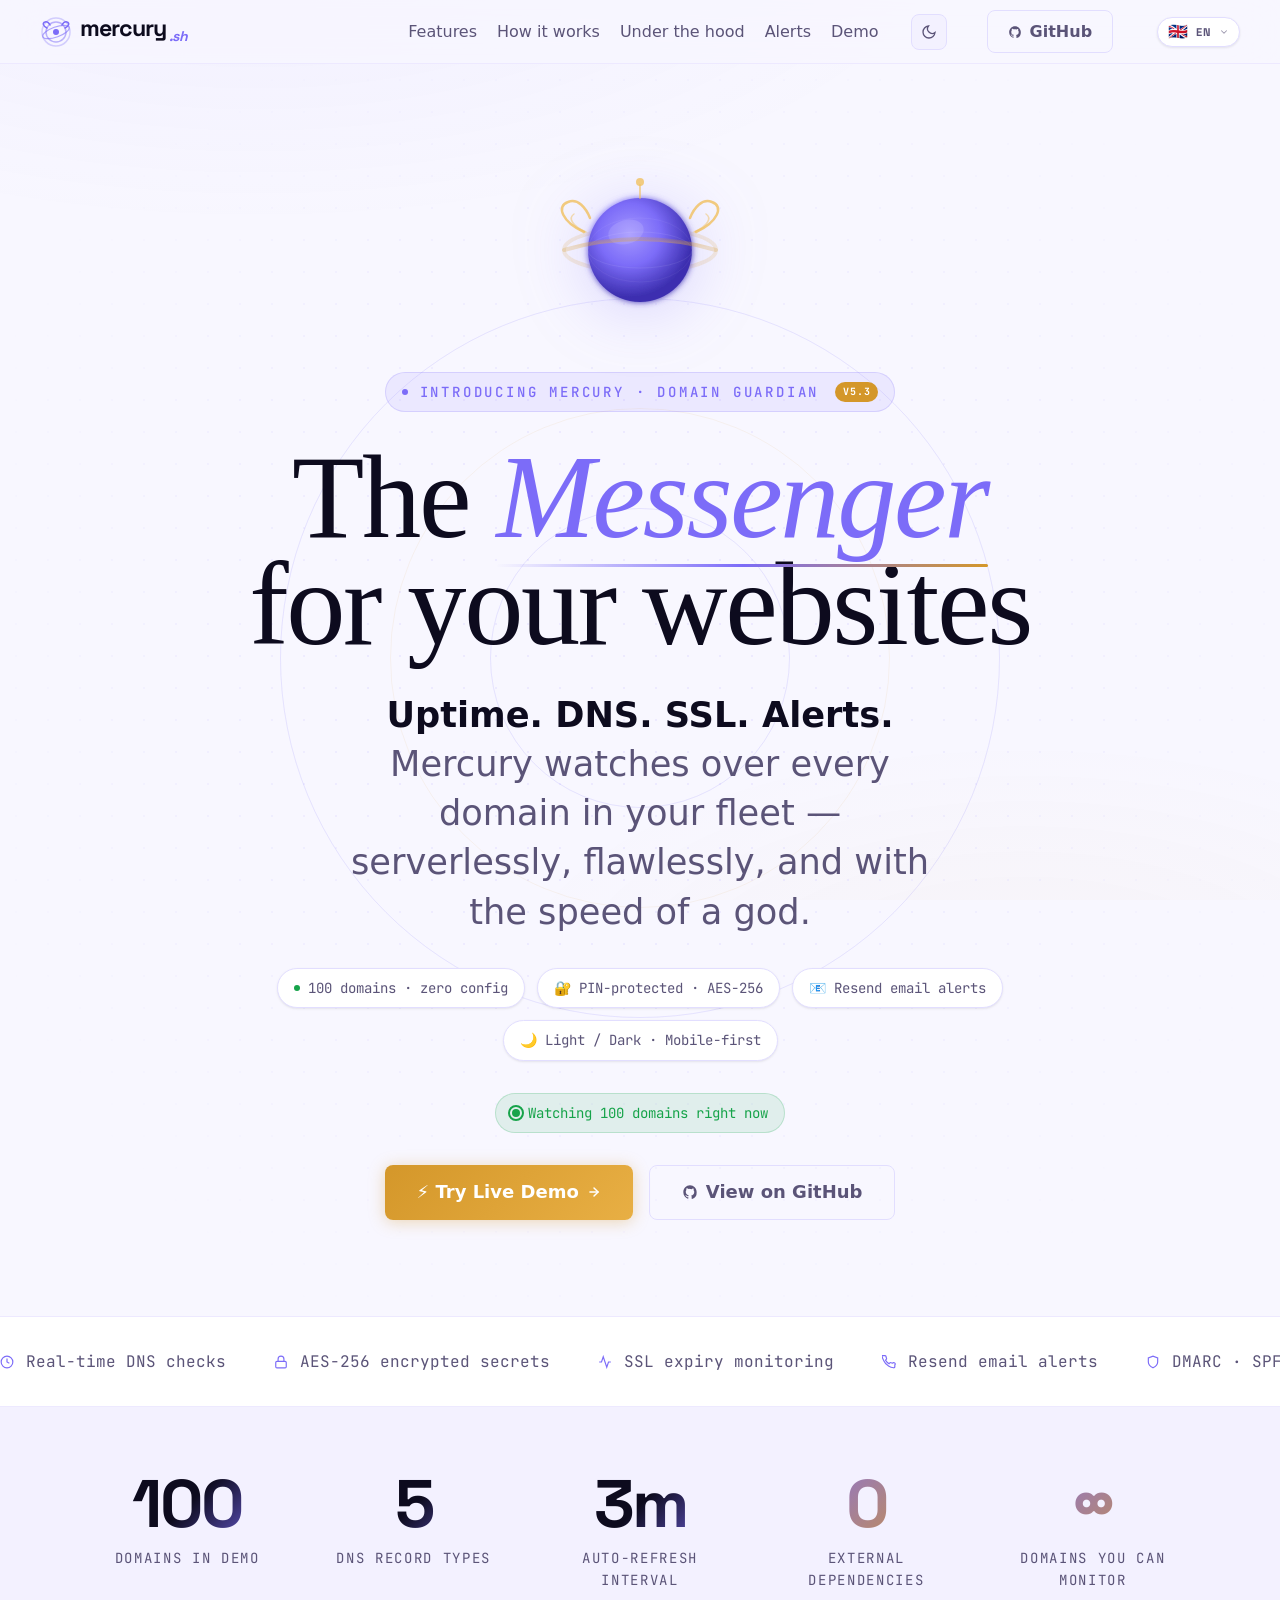
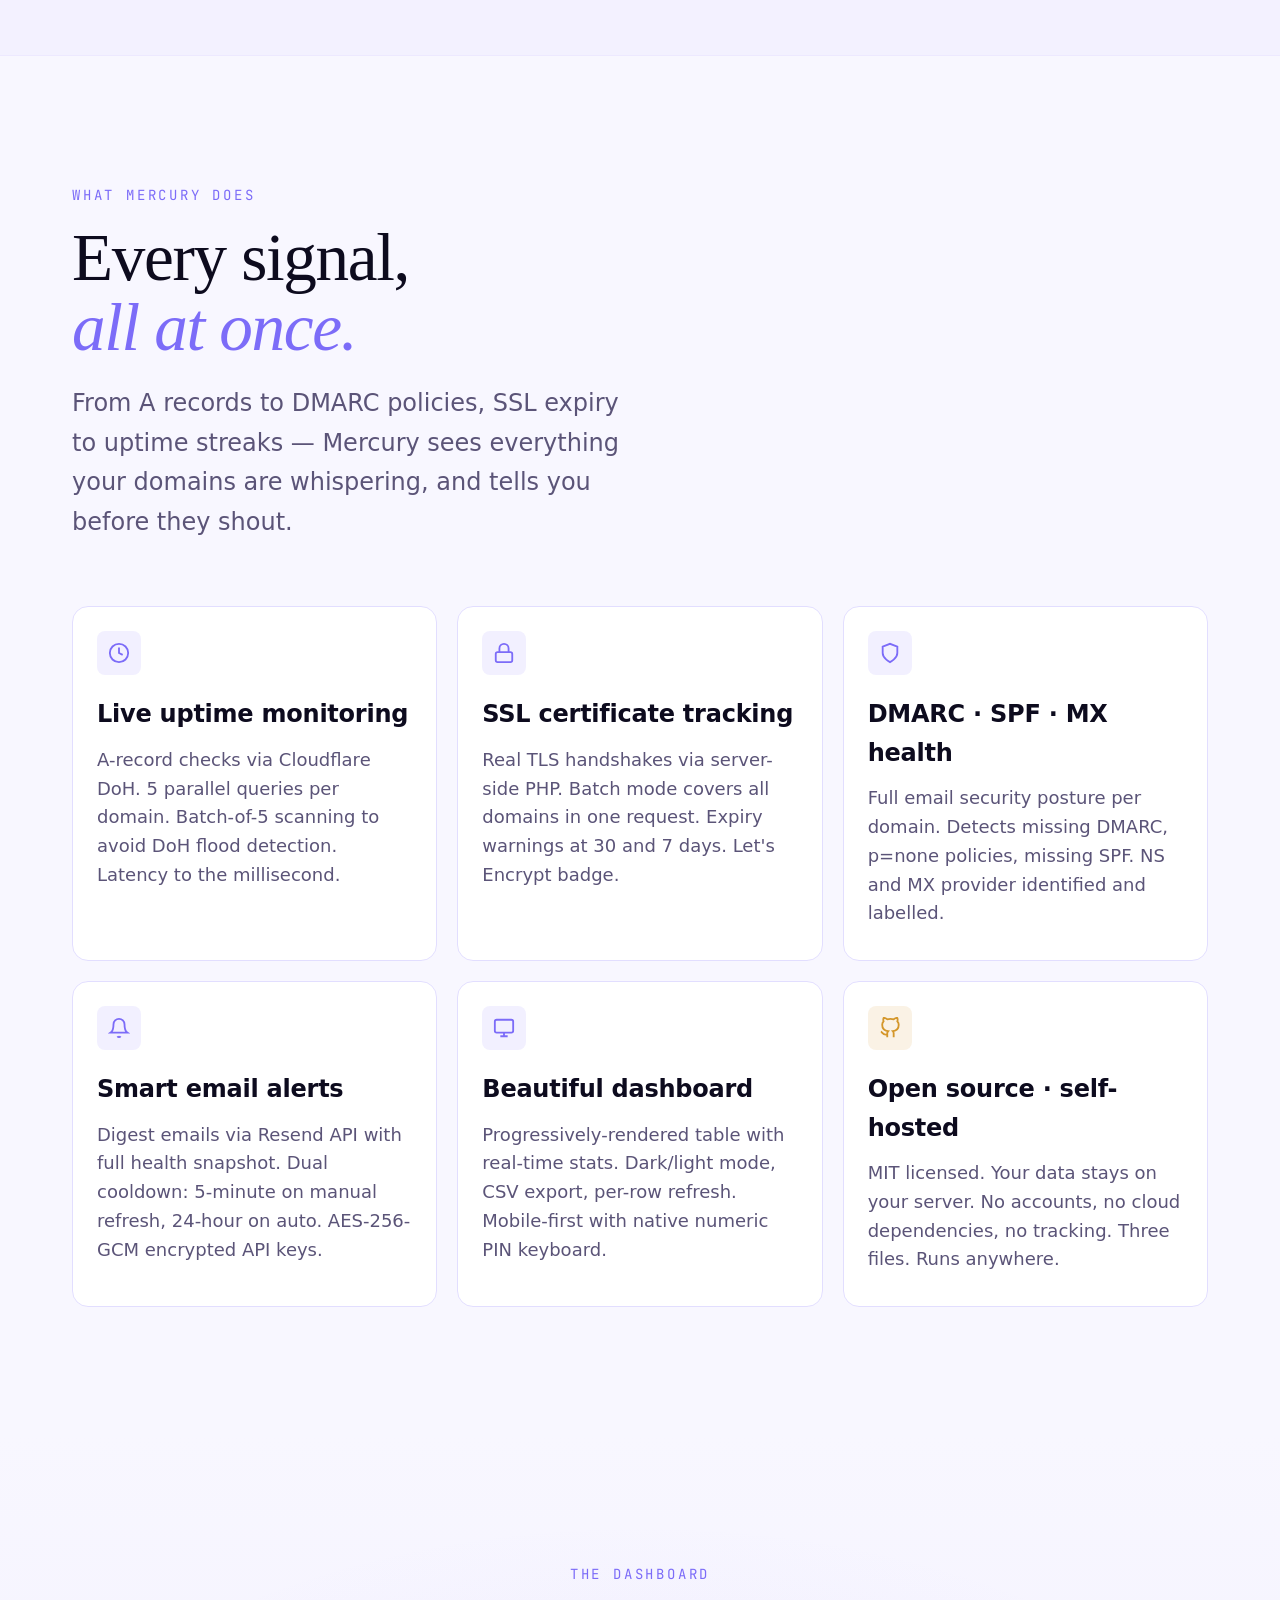
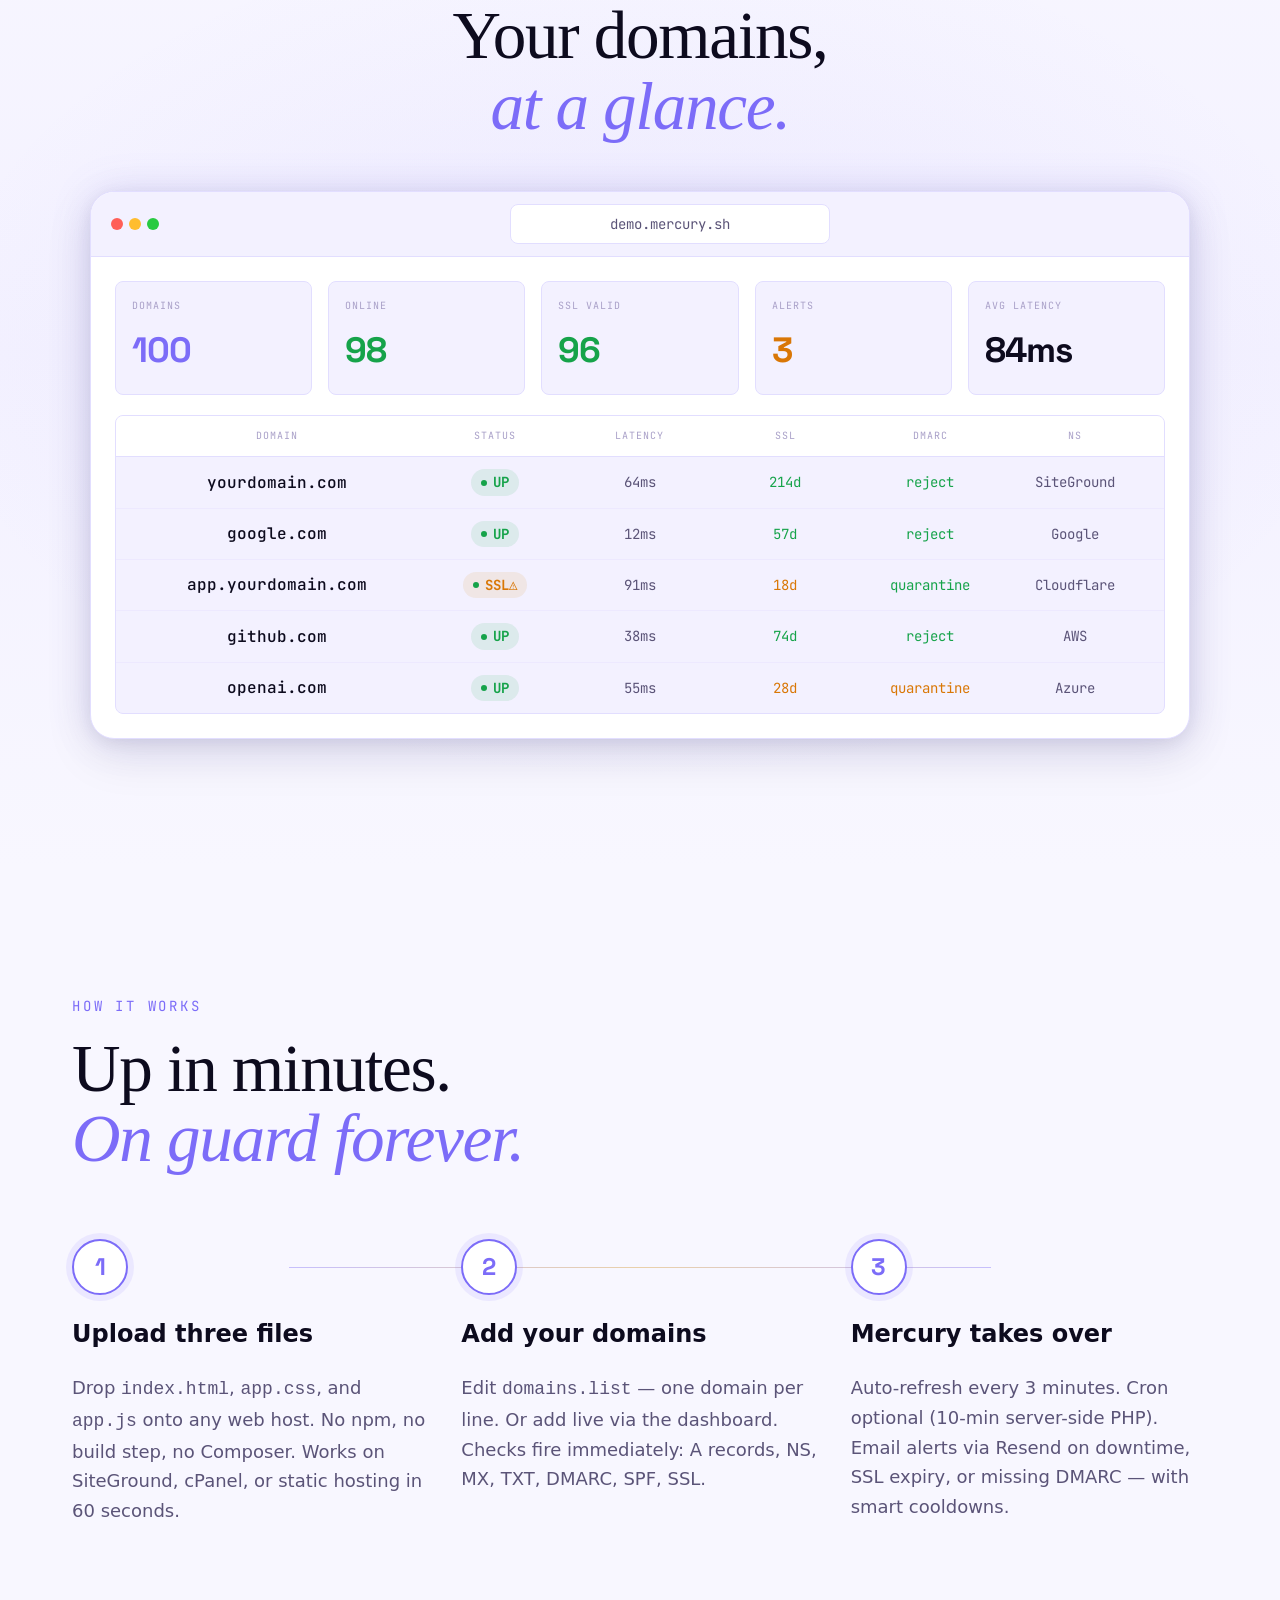
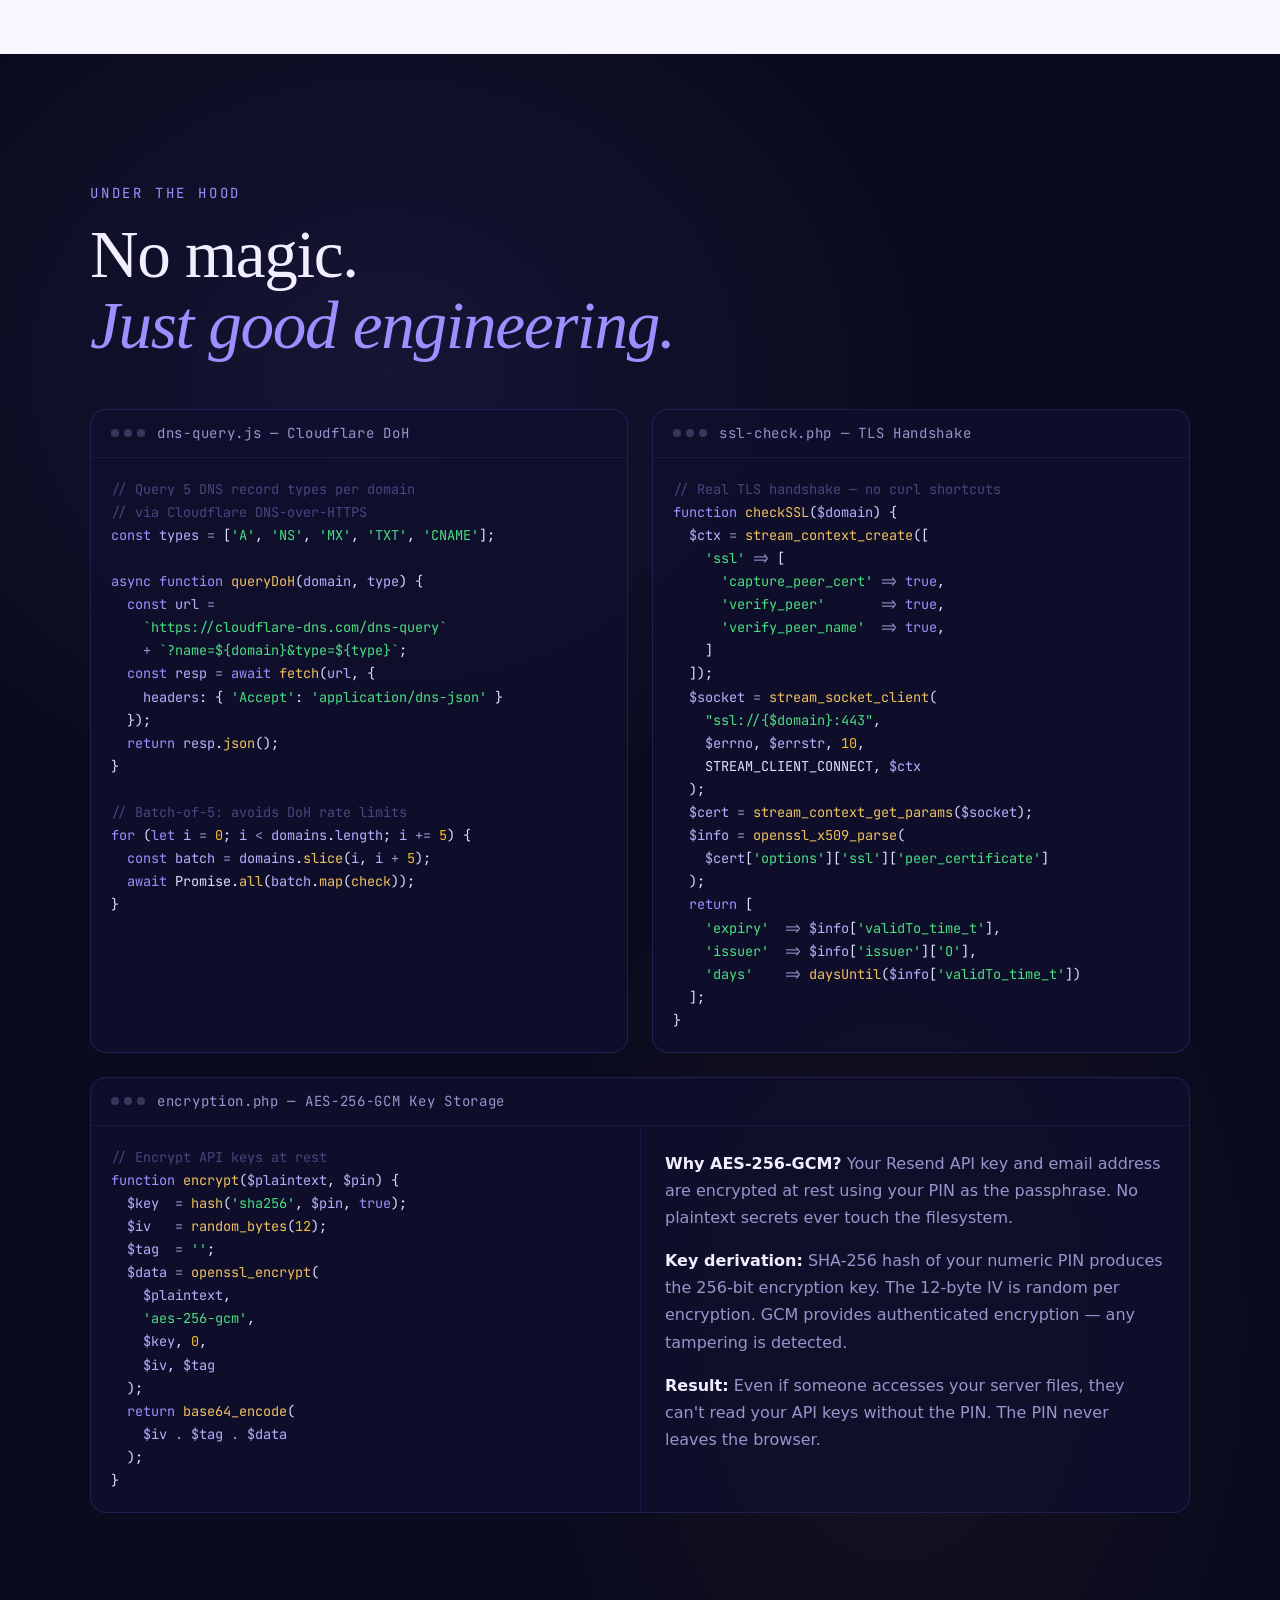
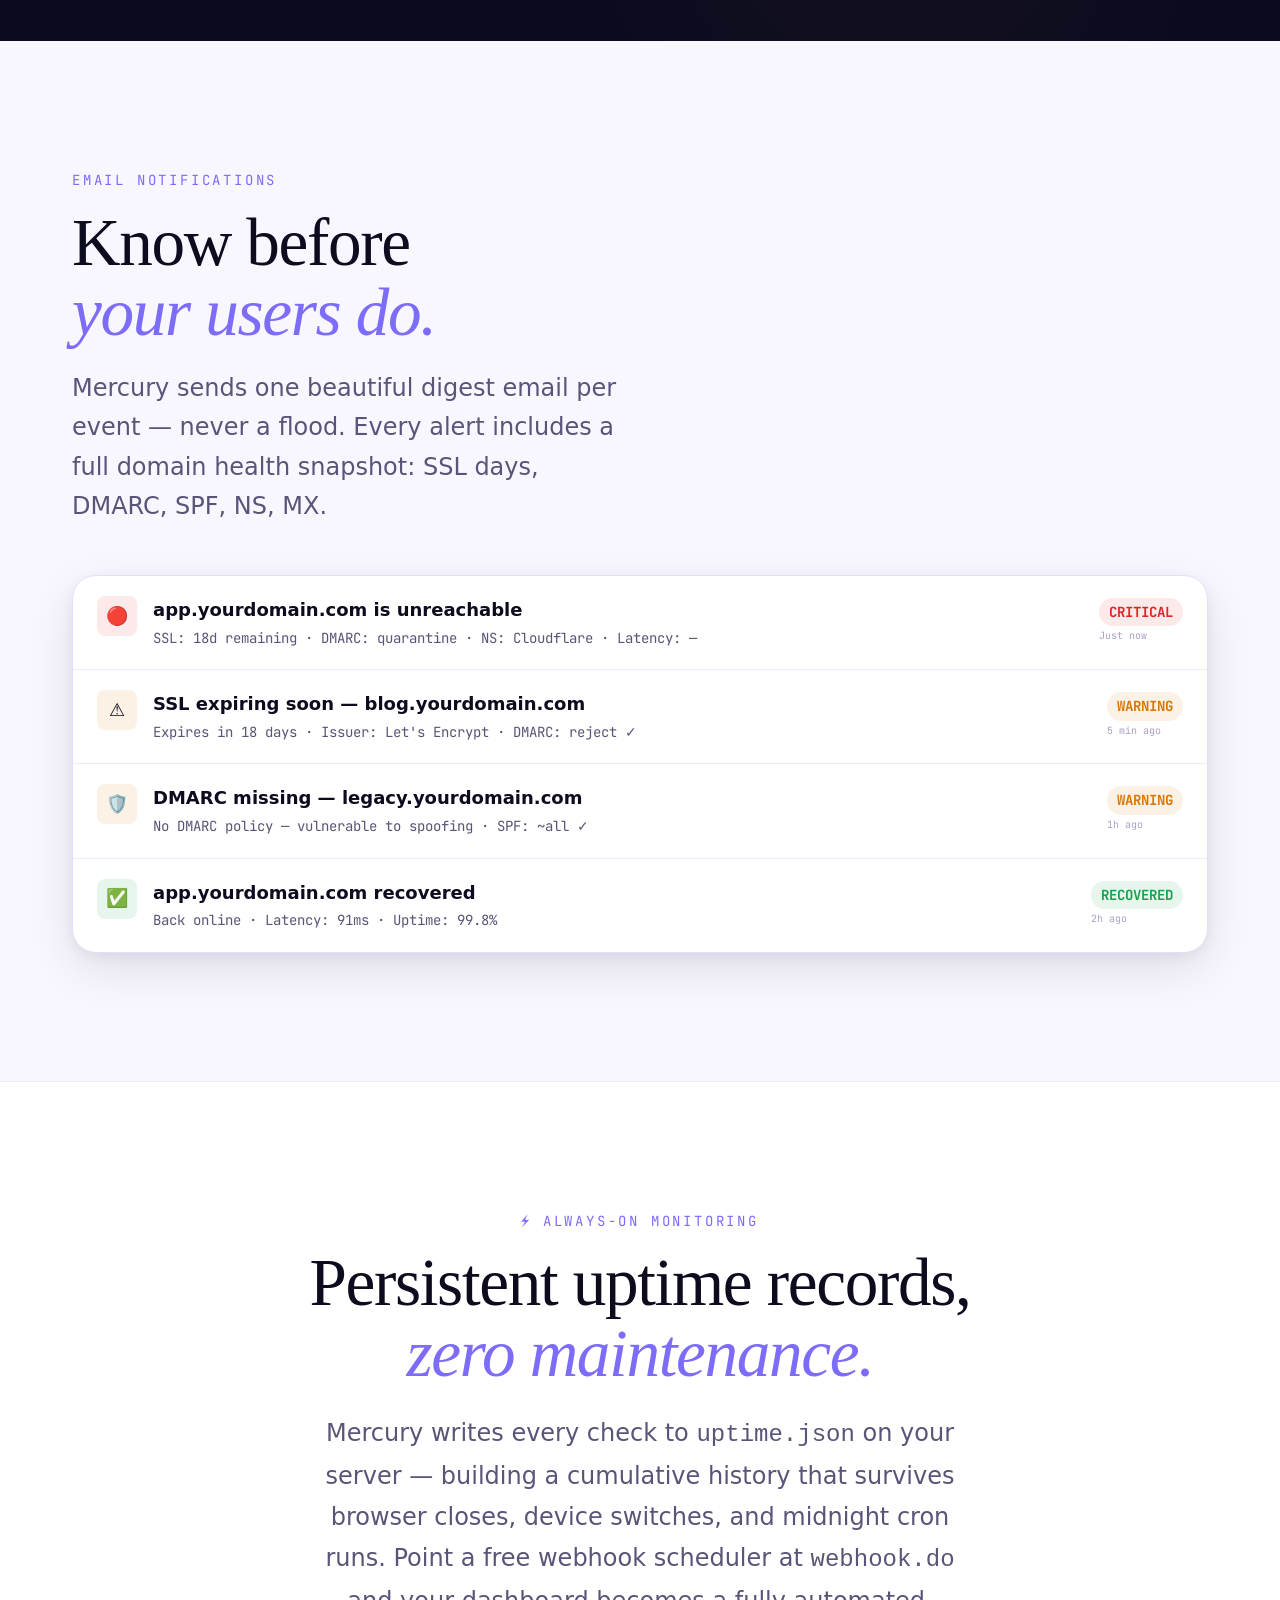
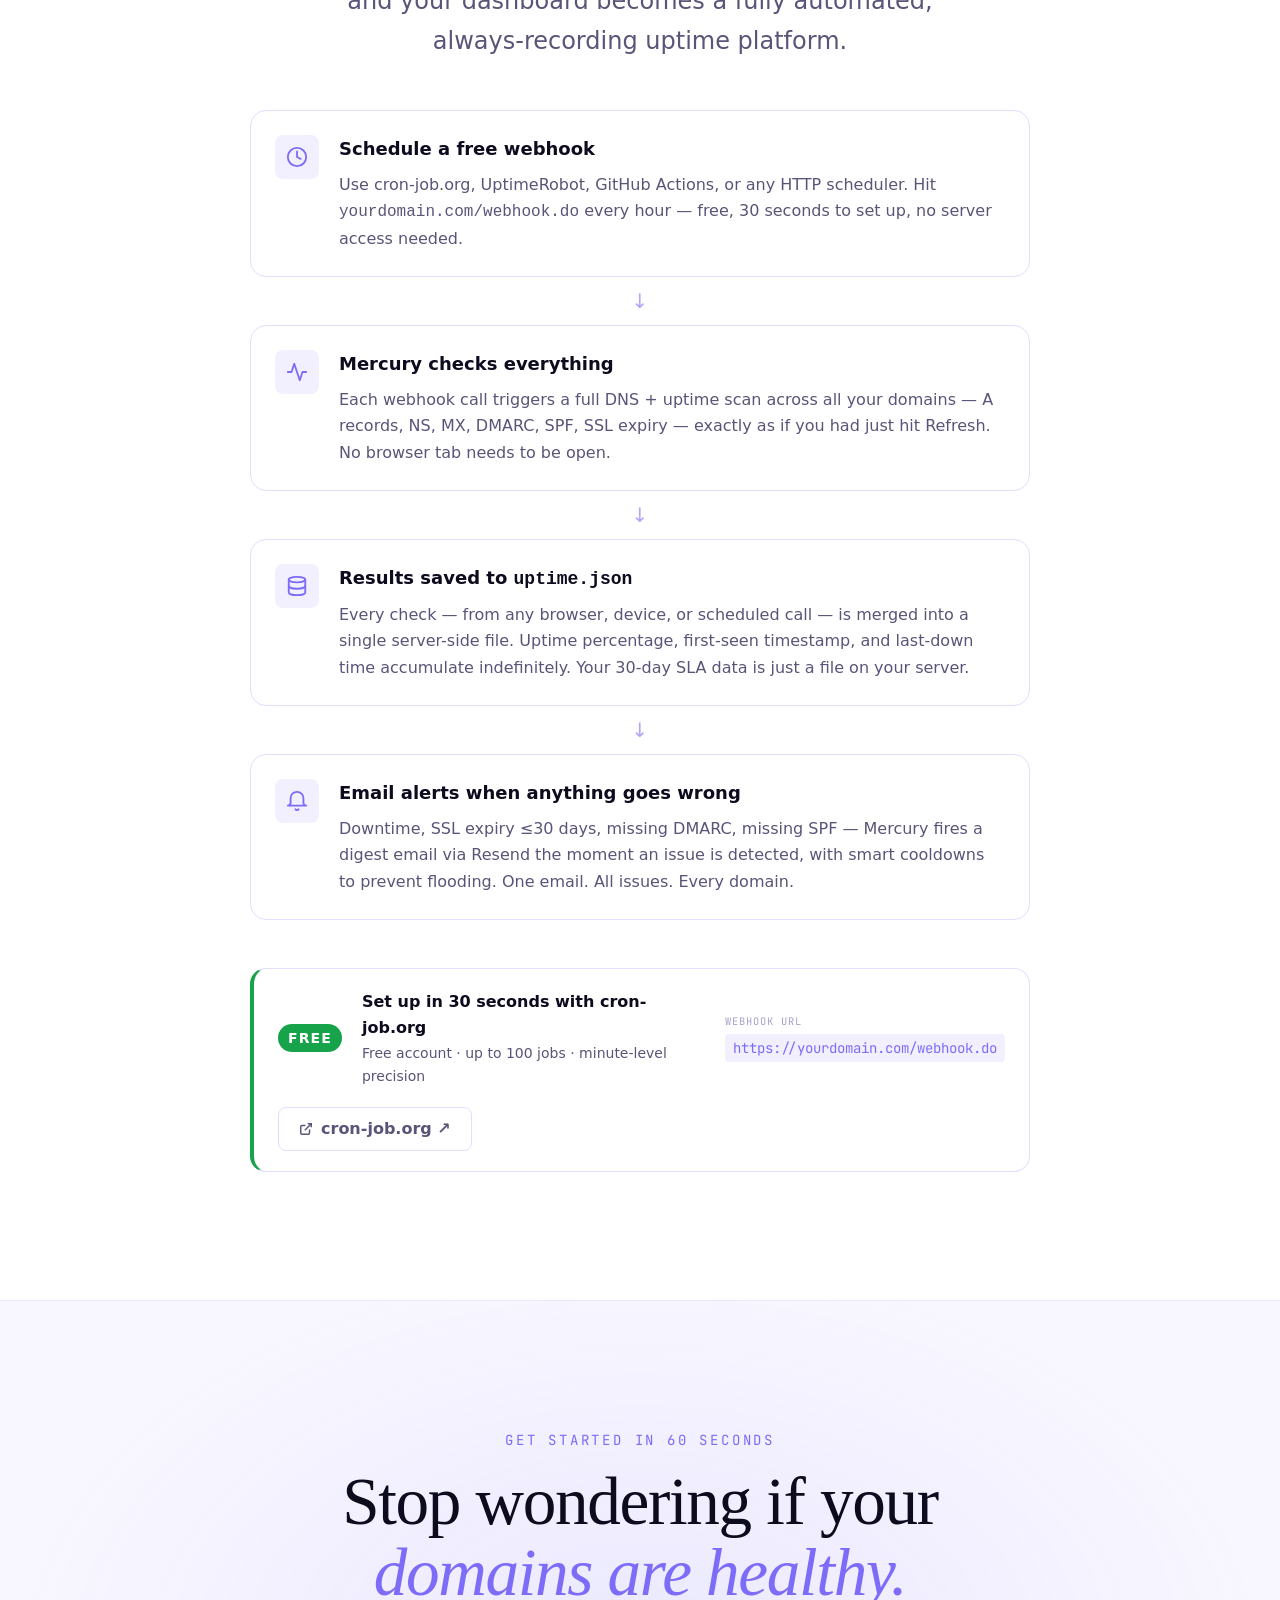
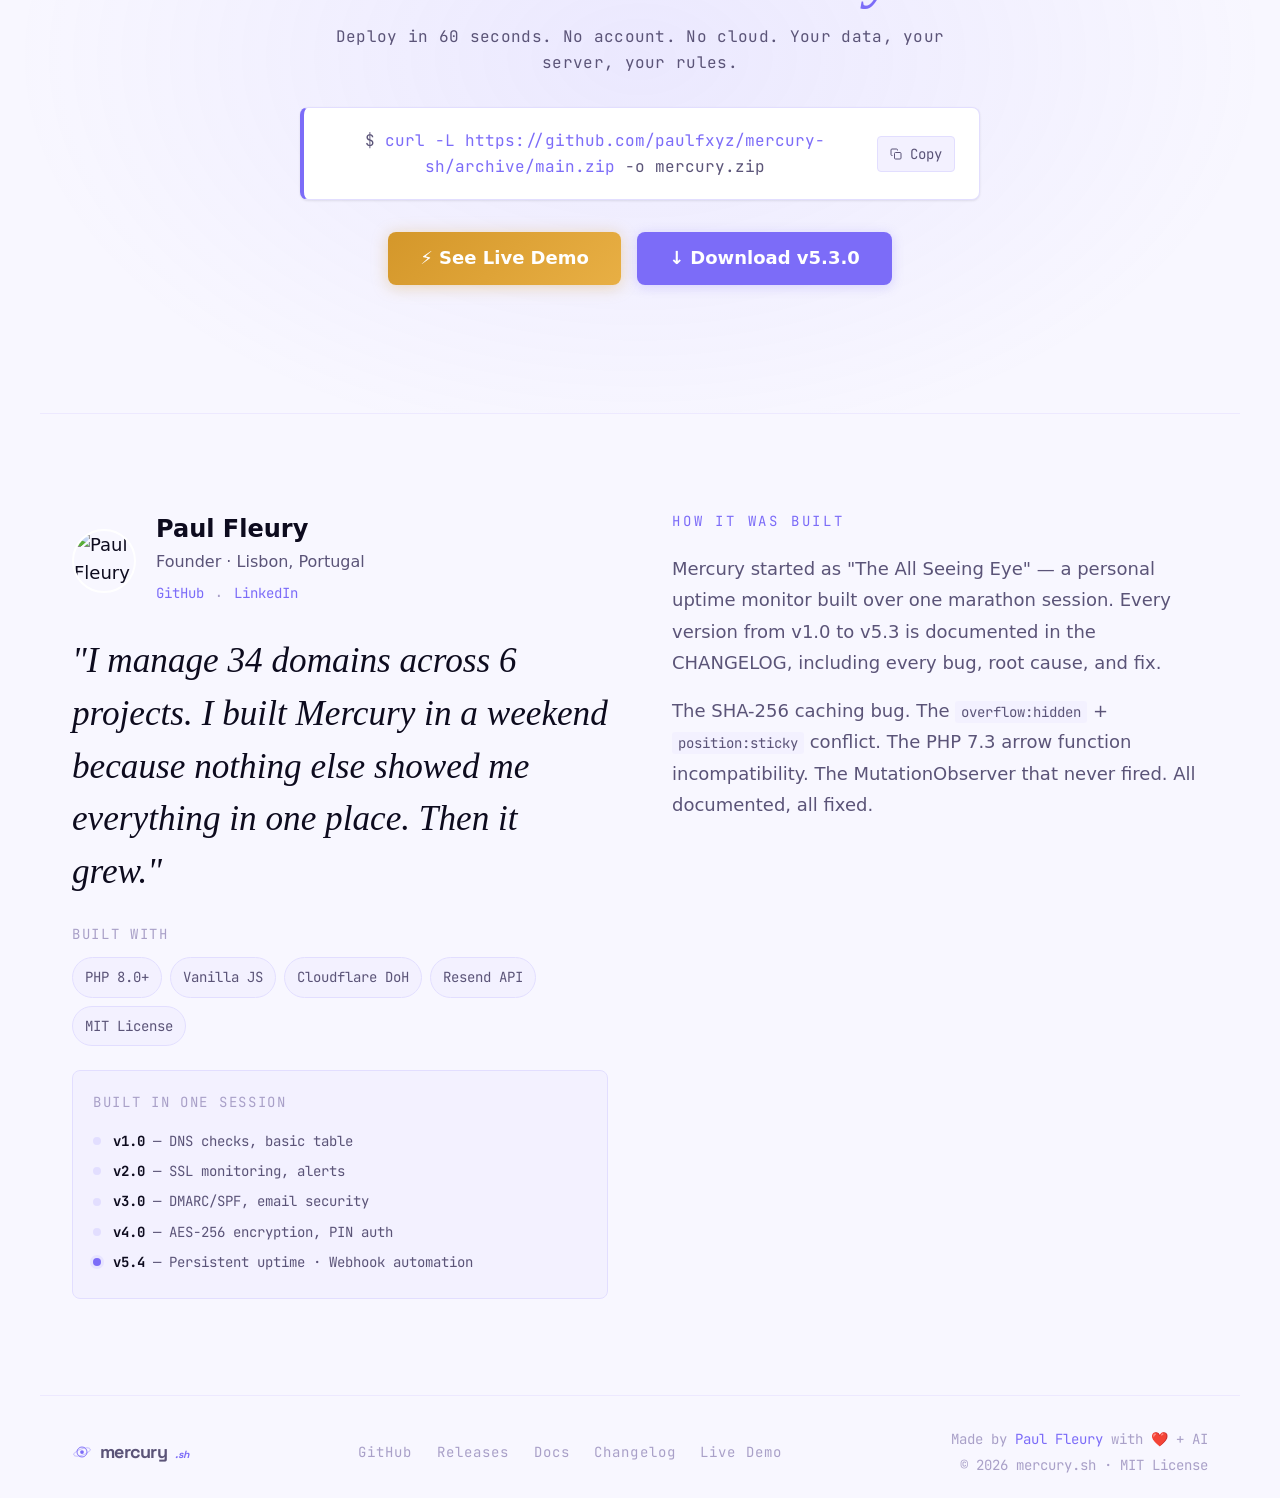
==== landing.html @ 63ed7f74 "fix: LinkedIn URL → linkedin.com/in/paulfxyz/" ====
<!DOCTYPE html>
<html lang="en" data-theme="light">
<head>
<!-- Mercury.sh — Domain Guardian -->

<meta charset="UTF-8">
<meta name="viewport" content="width=device-width, initial-scale=1.0">
<title>Mercury — The Messenger God for Your Domains</title>
<meta name="description" content="Mercury watches over your websites and domains. Uptime, DNS, SSL, and email alerts — flawlessly, serverlessly.">
<meta name="theme-color" content="#7C6CF8">

<!-- Favicons & App Icons -->
<!-- SVG favicon — scales perfectly at all sizes -->
<link rel="icon" type="image/svg+xml" href="data:image/svg+xml,%3Csvg xmlns='http://www.w3.org/2000/svg' viewBox='0 0 32 32'%3E%3Crect width='32' height='32' rx='8' fill='%237C6CF8'/%3E%3Ccircle cx='16' cy='16' r='8' stroke='white' stroke-width='1.5' fill='none'/%3E%3Cellipse cx='16' cy='16' rx='13' ry='4.5' stroke='white' stroke-width='1.1' fill='none' transform='rotate(-20 16 16)' opacity='0.8'/%3E%3Ccircle cx='16' cy='16' r='3' fill='white'/%3E%3C/svg%3E">
<!-- PNG fallback for legacy browsers -->
<link rel="alternate icon" type="image/png" sizes="32x32" href="[data-uri]">
<!-- Apple Touch Icon -->
<link rel="apple-touch-icon" sizes="180x180" href="data:image/svg+xml,%3Csvg xmlns='http://www.w3.org/2000/svg' viewBox='0 0 180 180'%3E%3Crect width='180' height='180' rx='40' fill='%237C6CF8'/%3E%3Ccircle cx='90' cy='90' r='50' stroke='white' stroke-width='6' fill='none'/%3E%3Cellipse cx='90' cy='90' rx='80' ry='28' stroke='white' stroke-width='5' fill='none' transform='rotate(-20 90 90)' opacity='0.8'/%3E%3Ccircle cx='90' cy='90' r='16' fill='white'/%3E%3C/svg%3E">
<!-- PWA / manifest color -->
<meta name="apple-mobile-web-app-capable" content="yes">
<meta name="apple-mobile-web-app-status-bar-style" content="default">
<meta name="apple-mobile-web-app-title" content="Mercury">
<meta name="application-name" content="Mercury">
<meta name="msapplication-TileColor" content="#7C6CF8">

<!-- Fonts: Instrument Serif (display) + Cabinet Grotesk (stats) + Satoshi (body) + JetBrains Mono + Space Grotesk (logotype) -->
<link rel="preconnect" href="https://api.fontshare.com">
<link href="https://api.fontshare.com/v2/css?f[]=instrument-serif@400,400i&f[]=cabinet-grotesk@700,800,900&f[]=satoshi@400,500,700&display=swap" rel="stylesheet">
<link rel="preconnect" href="https://fonts.googleapis.com">
<link rel="preconnect" href="https://fonts.gstatic.com" crossorigin>
<link href="https://fonts.googleapis.com/css2?family=JetBrains+Mono:wght@400;500&family=Space+Grotesk:wght@600;700;800&display=swap" rel="stylesheet">

<style>
/* ═══════════════════════════════════════════════════════════
   MERCURY.SH — Design System
   Brand: Mercury, the Winged Messenger God
   Palette: Pearl white primary · Quicksilver violet accent · Midnight dark
   Typography: Instrument Serif (display) · Satoshi (body) · JetBrains Mono (code)
═══════════════════════════════════════════════════════════ */

/* ── Design Tokens ───────────────────────────────────────── */
:root {
  /* Type scale (fluid, clamp-based) */
  --text-xs:   clamp(0.75rem,  0.7rem  + 0.25vw, 0.875rem);
  --text-sm:   clamp(0.875rem, 0.8rem  + 0.35vw, 1rem);
  --text-base: clamp(1rem,     0.95rem + 0.25vw, 1.125rem);
  --text-lg:   clamp(1.125rem, 1rem    + 0.75vw, 1.5rem);
  --text-xl:   clamp(1.5rem,   1.2rem  + 1.25vw, 2.25rem);
  --text-2xl:  clamp(2rem,     1.2rem  + 2.5vw,  3.5rem);
  --text-3xl:  clamp(2.5rem,   1rem    + 4vw,    5rem);
  --text-hero: clamp(3.5rem,   1rem    + 8vw,    9rem);

  /* Spacing (4px base grid) */
  --space-1: 0.25rem; --space-2: 0.5rem; --space-3: 0.75rem;
  --space-4: 1rem;    --space-5: 1.25rem; --space-6: 1.5rem;
  --space-8: 2rem;    --space-10: 2.5rem; --space-12: 3rem;
  --space-16: 4rem;   --space-20: 5rem;   --space-24: 6rem;
  --space-32: 8rem;

  /* Border radius */
  --radius-sm: 4px;
  --radius-md: 8px;
  --radius-lg: 16px;
  --radius-xl: 24px;
  --radius-full: 9999px;

  /* Fonts */
  --font-display: 'Instrument Serif', Georgia, serif;
  --font-logo:    'Space Grotesk', 'Cabinet Grotesk', 'DM Sans', sans-serif;
  --font-body:    'Satoshi', 'DM Sans', system-ui, sans-serif;
  --font-mono:    'JetBrains Mono', 'Fira Code', 'Courier New', monospace;

  /* Transitions */
  --ease: 200ms cubic-bezier(0.16, 1, 0.3, 1);
  --ease-slow: 600ms cubic-bezier(0.16, 1, 0.3, 1);
}

/* ── Light Theme (default) ────────────────────────────────── */
[data-theme="light"] {
  --bg:          #F8F7FF;
  --bg-2:        #FFFFFF;
  --surface:     #FFFFFF;
  --surface-2:   #F3F1FF;
  --surface-3:   #EAE7FF;
  --border:      #E2DEFF;
  --border-soft: #EDE9FF;

  --text:        #0D0B1E;
  --text-muted:  #5B5478;
  --text-faint:  #A9A0C8;

  --accent:      #7C6CF8;
  --accent-2:    #5D4CE8;
  --accent-3:    #A396FF;
  --accent-soft: rgba(124, 108, 248, 0.10);
  --accent-glow: rgba(124, 108, 248, 0.25);

  --gold:        #D4972A;
  --gold-soft:   rgba(212, 151, 42, 0.12);

  --green:       #16A34A;
  --green-soft:  rgba(22, 163, 74, 0.10);
  --red:         #DC2626;
  --amber:       #D97706;

  --shadow-sm:   0 1px 3px rgba(13, 11, 30, 0.06), 0 1px 2px rgba(13, 11, 30, 0.04);
  --shadow-md:   0 4px 16px rgba(13, 11, 30, 0.08), 0 2px 6px rgba(13, 11, 30, 0.05);
  --shadow-lg:   0 16px 48px rgba(13, 11, 30, 0.10), 0 4px 16px rgba(13, 11, 30, 0.06);
  --shadow-glow: 0 0 40px rgba(124, 108, 248, 0.15);
  --shadow-gold: 0 0 40px rgba(212, 151, 42, 0.15);
}

/* ── Dark Theme ────────────────────────────────────────────── */
[data-theme="dark"] {
  --bg:          #07071A;
  --bg-2:        #0D0D28;
  --surface:     #0F0F2E;
  --surface-2:   #161640;
  --surface-3:   #1E1E52;
  --border:      #252560;
  --border-soft: #1A1A48;

  --text:        #F0EEFF;
  --text-muted:  #9B93CC;
  --text-faint:  #4A4480;

  --accent:      #9D8FFF;
  --accent-2:    #B8ADFF;
  --accent-3:    #7C6CF8;
  --accent-soft: rgba(157, 143, 255, 0.12);
  --accent-glow: rgba(157, 143, 255, 0.30);

  --gold:        #F0C060;
  --gold-soft:   rgba(240, 192, 96, 0.12);

  --green:       #4ADE80;
  --green-soft:  rgba(74, 222, 128, 0.12);
  --red:         #F87171;
  --amber:       #FBBF24;

  --shadow-sm:   0 1px 3px rgba(0, 0, 0, 0.4);
  --shadow-md:   0 4px 16px rgba(0, 0, 0, 0.5);
  --shadow-lg:   0 16px 48px rgba(0, 0, 0, 0.6);
  --shadow-glow: 0 0 60px rgba(157, 143, 255, 0.20);
  --shadow-gold: 0 0 60px rgba(240, 192, 96, 0.15);
}

/* ── Reset & Base ──────────────────────────────────────────── */
*, *::before, *::after { box-sizing: border-box; margin: 0; padding: 0; }

html {
  scroll-behavior: smooth;
  scroll-padding-top: 80px;
  -webkit-font-smoothing: antialiased;
  -moz-osx-font-smoothing: grayscale;
}

body {
  font-family: var(--font-body);
  font-size: var(--text-base);
  color: var(--text);
  background: var(--bg);
  line-height: 1.6;
  overflow-x: hidden;
  transition: background var(--ease-slow), color var(--ease-slow);
}

a { color: inherit; text-decoration: none; }
img, svg { display: block; }

/* ── Page-level ambient texture ─────────── */
[data-theme="light"] body::before {
  content: '';
  position: fixed; inset: 0; z-index: -1;
  background:
    radial-gradient(ellipse 80% 50% at 20% -10%, rgba(124,108,248,0.06) 0%, transparent 70%),
    radial-gradient(ellipse 60% 40% at 80% 110%, rgba(212,151,42,0.04) 0%, transparent 70%);
  pointer-events: none;
}

[data-theme="dark"] body::before {
  content: '';
  position: fixed; inset: 0; z-index: -1;
  background:
    radial-gradient(ellipse 80% 50% at 20% -10%, rgba(124,108,248,0.12) 0%, transparent 70%),
    radial-gradient(ellipse 60% 40% at 80% 110%, rgba(240,192,96,0.06) 0%, transparent 70%);
  pointer-events: none;
}

/* ═══════════════════════════════════════════════════════════
   NAVIGATION
═══════════════════════════════════════════════════════════ */
nav {
  position: fixed; top: 0; left: 0; right: 0;
  z-index: 100;
  height: 64px;
  display: flex; align-items: center;
  padding: 0 var(--space-8);
  background: rgba(248, 247, 255, 0.80);
  backdrop-filter: blur(20px) saturate(1.6);
  -webkit-backdrop-filter: blur(20px) saturate(1.6);
  border-bottom: 1px solid var(--border-soft);
  transition: background var(--ease-slow);
}

[data-theme="dark"] nav {
  background: rgba(7, 7, 26, 0.85);
}

.nav-inner {
  max-width: 1200px;
  width: 100%;
  margin: 0 auto;
  display: flex;
  align-items: center;
  gap: var(--space-8);
}

/* Logo */
.nav-logo {
  display: flex;
  align-items: center;
  gap: var(--space-2);
  flex-shrink: 0;
  text-decoration: none;
}

.nav-logo-icon {
  width: 32px; height: 32px;
  color: var(--accent);
  flex-shrink: 0;
}

.nav-logo-wordmark {
  display: inline-flex;
  align-items: baseline;
  gap: 2px;
  line-height: 1;
  position: relative;
  top: -3px;
}

.nav-logo-wordmark .logo-mercury {
  font-family: 'Space Grotesk', sans-serif;
  font-size: 1.45rem;
  font-weight: 700;
  letter-spacing: -0.04em;
  color: var(--text);
  line-height: 1;
}

.nav-logo-wordmark .logo-sh {
  font-family: 'Space Grotesk', sans-serif;
  font-size: 0.88rem;
  font-weight: 700;
  font-style: italic;
  letter-spacing: -0.01em;
  color: var(--accent);
  line-height: 1;
  /* shift down relative to baseline */
  position: relative;
  top: 5px;
}

/* Nav links */
.nav-links {
  display: flex;
  align-items: center;
  gap: var(--space-5);
  margin-left: auto;
  list-style: none;
  flex-shrink: 1;
  min-width: 0;
}

.nav-links a {
  font-family: var(--font-body);
  font-size: var(--text-sm);
  font-weight: 500;
  color: var(--text-muted);
  white-space: nowrap;
  transition: color var(--ease);
}

.nav-links a:hover { color: var(--accent); }

/* Hamburger button (hidden on desktop) */
.nav-hamburger {
  display: none;
  flex-direction: column;
  justify-content: center;
  gap: 5px;
  width: 36px;
  height: 36px;
  padding: 6px;
  background: var(--surface-2);
  border: 1px solid var(--border);
  border-radius: var(--radius-md);
  cursor: pointer;
  flex-shrink: 0;
  transition: background var(--ease), border-color var(--ease);
  margin-left: var(--space-2);
}

.nav-hamburger span {
  display: block;
  height: 2px;
  background: var(--text-muted);
  border-radius: 2px;
  transition: transform 250ms ease, opacity 250ms ease, background var(--ease);
}

.nav-hamburger:hover { border-color: var(--accent); background: var(--accent-soft); }
.nav-hamburger:hover span { background: var(--accent); }

/* Hamburger → X animation */
.nav-hamburger.open span:nth-child(1) { transform: translateY(7px) rotate(45deg); }
.nav-hamburger.open span:nth-child(2) { opacity: 0; transform: scaleX(0); }
.nav-hamburger.open span:nth-child(3) { transform: translateY(-7px) rotate(-45deg); }

/* Mobile nav drawer */
.nav-mobile {
  display: none;
  position: fixed;
  top: 64px;
  left: 0;
  right: 0;
  z-index: 99;
  background: var(--surface);
  border-bottom: 1px solid var(--border);
  box-shadow: var(--shadow-lg);
  padding: var(--space-4) var(--space-6);
  flex-direction: column;
  gap: var(--space-1);
  transform: translateY(-8px);
  opacity: 0;
  transition: transform 220ms cubic-bezier(0.16, 1, 0.3, 1), opacity 220ms ease;
}

[data-theme="dark"] .nav-mobile {
  background: rgba(13, 11, 30, 0.97);
  backdrop-filter: blur(20px);
}

.nav-mobile.open {
  display: flex;
  transform: translateY(0);
  opacity: 1;
}

.nav-mobile a {
  display: block;
  padding: var(--space-3) var(--space-2);
  font-family: var(--font-body);
  font-size: var(--text-base);
  font-weight: 500;
  color: var(--text-muted);
  border-radius: var(--radius-md);
  transition: background var(--ease), color var(--ease);
}

.nav-mobile a:hover {
  background: var(--accent-soft);
  color: var(--accent);
}

.nav-mobile-divider {
  height: 1px;
  background: var(--border-soft);
  margin: var(--space-2) 0;
}

/* Mobile lang picker inside drawer */
.nav-mobile-lang {
  display: flex;
  flex-wrap: wrap;
  gap: var(--space-2);
  padding: var(--space-2) var(--space-2) var(--space-3);
}

.nav-mobile-lang-btn {
  display: inline-flex;
  align-items: center;
  gap: var(--space-2);
  padding: var(--space-2) var(--space-3);
  border-radius: var(--radius-full);
  border: 1px solid var(--border);
  background: var(--surface-2);
  font-family: var(--font-body);
  font-size: var(--text-xs);
  color: var(--text-muted);
  cursor: pointer;
  transition: all var(--ease);
  white-space: nowrap;
}

.nav-mobile-lang-btn:hover,
.nav-mobile-lang-btn.active {
  background: var(--accent-soft);
  border-color: var(--accent);
  color: var(--accent);
}

/* Theme toggle */
.theme-btn {
  display: flex; align-items: center; justify-content: center;
  width: 36px; height: 36px;
  background: var(--surface-2);
  border: 1px solid var(--border);
  border-radius: var(--radius-md);
  cursor: pointer;
  color: var(--text-muted);
  transition: all var(--ease);
  flex-shrink: 0;
}
.theme-btn:hover { color: var(--accent); border-color: var(--accent); }

/* CTA button */
.btn {
  display: inline-flex; align-items: center; gap: var(--space-2);
  padding: var(--space-2) var(--space-5);
  font-family: var(--font-body);
  font-size: var(--text-sm);
  font-weight: 700;
  border-radius: var(--radius-md);
  cursor: pointer;
  transition: all var(--ease);
  border: none;
  touch-action: manipulation;
  white-space: nowrap;
}

.btn-primary {
  background: var(--accent);
  color: #fff;
  box-shadow: 0 2px 12px var(--accent-glow);
}
.btn-primary:hover {
  background: var(--accent-2);
  transform: translateY(-1px);
  box-shadow: 0 4px 20px var(--accent-glow);
}

.btn-gold {
  background: linear-gradient(135deg, #D4972A, #E8AF44);
  color: #fff;
  box-shadow: 0 2px 16px rgba(212, 151, 42, 0.35);
  padding: var(--space-3) var(--space-6);
  font-size: var(--text-base);
}
.btn-gold:hover {
  transform: translateY(-2px);
  box-shadow: 0 6px 24px rgba(212, 151, 42, 0.45);
  filter: brightness(1.05);
}

.btn-ghost {
  background: transparent;
  color: var(--text-muted);
  border: 1px solid var(--border);
}
.btn-ghost:hover {
  border-color: var(--accent);
  color: var(--accent);
}

.btn-lg {
  padding: var(--space-3) var(--space-8);
  font-size: var(--text-base);
}

/* ═══════════════════════════════════════════════════════════
   HERO
═══════════════════════════════════════════════════════════ */
.hero {
  min-height: 100vh;
  display: grid;
  place-items: center;
  padding: calc(64px + var(--space-24)) var(--space-8) var(--space-24);
  position: relative;
  overflow: hidden;
}

/* Subtle dot grid background */
.hero::before {
  content: '';
  position: absolute; inset: 0;
  background-image: radial-gradient(circle, var(--border) 1px, transparent 1px);
  background-size: 32px 32px;
  mask-image: radial-gradient(ellipse 70% 70% at 50% 50%, black 30%, transparent 80%);
  -webkit-mask-image: radial-gradient(ellipse 70% 70% at 50% 50%, black 30%, transparent 80%);
  opacity: 0.5;
}

.hero-inner {
  position: relative;
  max-width: 900px;
  width: 100%;
  text-align: center;
  display: flex;
  flex-direction: column;
  align-items: center;
  gap: var(--space-8);
}

/* Mercury planet SVG */
.hero-planet {
  width: clamp(120px, 20vw, 180px);
  height: clamp(120px, 20vw, 180px);
  animation: planet-float 8s ease-in-out infinite;
  filter: drop-shadow(0 8px 32px var(--accent-glow));
}

@keyframes planet-float {
  0%, 100% { transform: translateY(0) rotate(0deg); }
  33%       { transform: translateY(-12px) rotate(2deg); }
  66%       { transform: translateY(-6px) rotate(-1deg); }
}

/* Orbital ring slow spin */
@keyframes ring-spin {
  from { transform: rotate(-20deg); }
  to   { transform: rotate(340deg); }
}

/* Eyebrow */
.hero-eyebrow {
  display: inline-flex;
  align-items: center;
  gap: var(--space-3);
  font-family: var(--font-mono);
  font-size: var(--text-xs);
  font-weight: 500;
  letter-spacing: 0.2em;
  text-transform: uppercase;
  color: var(--accent);
  background: var(--accent-soft);
  border: 1px solid rgba(124, 108, 248, 0.2);
  padding: var(--space-2) var(--space-4);
  border-radius: var(--radius-full);
}

.eyebrow-dot {
  width: 6px; height: 6px;
  border-radius: 50%;
  background: var(--accent);
  animation: pulse-dot 2s ease-in-out infinite;
}

.eyebrow-badge {
  font-family: var(--font-mono);
  font-size: 10px;
  font-weight: 700;
  letter-spacing: 0.08em;
  text-transform: uppercase;
  background: var(--gold);
  color: #fff;
  padding: 2px 8px;
  border-radius: var(--radius-full);
  margin-left: var(--space-1);
}

@keyframes pulse-dot {
  0%, 100% { opacity: 1; transform: scale(1); }
  50%       { opacity: 0.4; transform: scale(0.7); }
}

/* Hero title */
.hero-title {
  font-family: var(--font-display);
  font-size: var(--text-hero);
  font-weight: 400;
  line-height: 0.9;
  letter-spacing: -0.02em;
  color: var(--text);
}

.hero-title em {
  font-style: italic;
  color: var(--accent);
  position: relative;
}

/* Shimmering underline on title accent */
.hero-title em::after {
  content: '';
  position: absolute;
  bottom: -4px; left: 0; right: 0;
  height: 3px;
  background: linear-gradient(90deg, transparent, var(--accent), var(--gold), var(--accent), transparent);
  background-size: 200% 100%;
  border-radius: 2px;
  animation: shimmer-line 3s linear infinite;
}

@keyframes shimmer-line {
  0%   { background-position: 200% 0; }
  100% { background-position: -200% 0; }
}

/* Hero subtitle */
.hero-subtitle {
  font-family: var(--font-body);
  font-size: var(--text-xl);
  font-weight: 500;
  color: var(--text-muted);
  line-height: 1.4;
  max-width: 580px;
}

.hero-subtitle strong {
  color: var(--text);
  font-weight: 700;
}

/* Stat pills */
.hero-stats {
  display: flex;
  flex-wrap: wrap;
  justify-content: center;
  gap: var(--space-3);
}

.stat-pill {
  display: inline-flex;
  align-items: center;
  gap: var(--space-2);
  font-family: var(--font-mono);
  font-size: var(--text-xs);
  color: var(--text-muted);
  background: var(--surface);
  border: 1px solid var(--border);
  padding: var(--space-2) var(--space-4);
  border-radius: var(--radius-full);
  box-shadow: var(--shadow-sm);
}

.stat-pill-dot {
  width: 6px; height: 6px;
  border-radius: 50%;
  background: var(--green);
}

/* Live counter animation */
.live-indicator {
  display: inline-flex;
  align-items: center;
  gap: var(--space-2);
  font-family: var(--font-mono);
  font-size: var(--text-xs);
  color: var(--green);
  background: var(--green-soft);
  border: 1px solid rgba(22, 163, 74, 0.2);
  padding: var(--space-2) var(--space-4);
  border-radius: var(--radius-full);
}

.live-indicator .pulse-ring {
  width: 8px; height: 8px;
  border-radius: 50%;
  background: var(--green);
  position: relative;
}

.live-indicator .pulse-ring::after {
  content: '';
  position: absolute; inset: -4px;
  border-radius: 50%;
  border: 2px solid var(--green);
  animation: ring-pulse 2s ease-out infinite;
}

@keyframes ring-pulse {
  0%   { opacity: 1; transform: scale(0.6); }
  100% { opacity: 0; transform: scale(1.6); }
}

/* Hero buttons */
.hero-actions {
  display: flex;
  flex-wrap: wrap;
  justify-content: center;
  gap: var(--space-4);
}

/* ═══════════════════════════════════════════════════════════
   ORBITAL ANIMATION (hero decorative rings)
═══════════════════════════════════════════════════════════ */
.orbit-ring {
  position: absolute;
  border-radius: 50%;
  border: 1px solid rgba(124, 108, 248, 0.15);
  top: 50%;
  left: 50%;
  transform: translate(-50%, -50%);
  animation: orbit-pulse 6s ease-in-out infinite;
  pointer-events: none;
}

.orbit-ring:nth-child(1) { width: 300px; height: 300px; animation-delay: 0s; }
.orbit-ring:nth-child(2) { width: 500px; height: 500px; animation-delay: -2s; border-color: rgba(212,151,42,0.08); animation: orbit-pulse 6s ease-in-out infinite, orbit-rotate 60s linear infinite; }
.orbit-ring:nth-child(3) { width: 720px; height: 720px; animation-delay: -4s; }

@keyframes orbit-pulse {
  0%, 100% { opacity: 0.5; transform: translate(-50%, -50%) scale(1); }
  50%       { opacity: 1;   transform: translate(-50%, -50%) scale(1.02); }
}

@keyframes orbit-rotate {
  from { transform: translate(-50%, -50%) rotate(0deg); }
  to   { transform: translate(-50%, -50%) rotate(360deg); }
}

/* ═══════════════════════════════════════════════════════════
   MARQUEE (trust bar)
═══════════════════════════════════════════════════════════ */
.marquee-section {
  padding: var(--space-8) 0;
  border-top: 1px solid var(--border-soft);
  border-bottom: 1px solid var(--border-soft);
  overflow: hidden;
  background: var(--surface);
}

.marquee-track {
  display: flex;
  gap: var(--space-12);
  animation: marquee 30s linear infinite;
  width: max-content;
}

.marquee-item {
  display: flex;
  align-items: center;
  gap: var(--space-3);
  font-family: var(--font-mono);
  font-size: var(--text-sm);
  color: var(--text-muted);
  white-space: nowrap;
  flex-shrink: 0;
}

.marquee-item svg { color: var(--accent); }

@keyframes marquee {
  from { transform: translateX(0); }
  to   { transform: translateX(-50%); }
}

/* ═══════════════════════════════════════════════════════════
   NUMBERS STATS BAND
═══════════════════════════════════════════════════════════ */
.numbers-section {
  padding: var(--space-16) var(--space-8);
  background: var(--surface-2);
  border-bottom: 1px solid var(--border-soft);
}

.numbers-inner {
  max-width: 1100px;
  margin: 0 auto;
  display: grid;
  grid-template-columns: repeat(5, 1fr);
  gap: var(--space-8);
  text-align: center;
}

.number-item {
  display: flex;
  flex-direction: column;
  gap: var(--space-2);
}

.number-value {
  font-family: var(--font-logo);
  font-size: clamp(2.5rem, 1rem + 4vw, 4.5rem);
  font-weight: 900;
  letter-spacing: -0.04em;
  line-height: 1;
  color: var(--text);
  background: linear-gradient(135deg, var(--text) 50%, var(--accent) 100%);
  -webkit-background-clip: text;
  -webkit-text-fill-color: transparent;
  background-clip: text;
}

.number-value.accent-grad {
  background: linear-gradient(135deg, var(--accent) 0%, var(--gold) 100%);
  -webkit-background-clip: text;
  -webkit-text-fill-color: transparent;
  background-clip: text;
}

.number-label {
  font-family: var(--font-mono);
  font-size: var(--text-xs);
  letter-spacing: 0.12em;
  text-transform: uppercase;
  color: var(--text-muted);
}

/* ═══════════════════════════════════════════════════════════
   FEATURES SECTION
═══════════════════════════════════════════════════════════ */
.section {
  max-width: 1200px;
  margin: 0 auto;
  padding: var(--space-32) var(--space-8);
}

.section-eyebrow {
  font-family: var(--font-mono);
  font-size: var(--text-xs);
  letter-spacing: 0.2em;
  text-transform: uppercase;
  color: var(--accent);
  margin-bottom: var(--space-4);
}

.section-title {
  font-family: var(--font-display);
  font-size: var(--text-3xl);
  font-weight: 400;
  line-height: 1.05;
  letter-spacing: -0.02em;
  color: var(--text);
  margin-bottom: var(--space-5);
}

.section-title em {
  font-style: italic;
  color: var(--accent);
}

.section-body {
  font-size: var(--text-lg);
  color: var(--text-muted);
  max-width: 560px;
  line-height: 1.65;
}

/* Feature grid */
.feature-grid {
  display: grid;
  grid-template-columns: repeat(3, 1fr);
  gap: var(--space-5);
  margin-top: var(--space-16);
}

.feature-card {
  background: var(--surface);
  border: 1px solid var(--border);
  border-radius: var(--radius-lg);
  padding: var(--space-6) var(--space-6) var(--space-8);
  transition: all var(--ease);
  position: relative;
  overflow: hidden;
}

.feature-card::before {
  content: '';
  position: absolute;
  top: 0; left: 0; right: 0;
  height: 3px;
  background: linear-gradient(90deg, var(--accent), var(--accent-3));
  opacity: 0;
  transition: opacity var(--ease);
}

.feature-card:hover {
  border-color: var(--accent);
  box-shadow: var(--shadow-md), 0 0 0 1px var(--accent-soft);
  transform: translateY(-2px);
}

.feature-card:hover::before { opacity: 1; }

.feature-icon {
  width: 44px; height: 44px;
  background: var(--accent-soft);
  border-radius: var(--radius-md);
  display: flex; align-items: center; justify-content: center;
  margin-bottom: var(--space-5);
  color: var(--accent);
}

.feature-icon.gold-icon {
  background: var(--gold-soft);
  color: var(--gold);
}

.feature-title {
  font-family: var(--font-body);
  font-size: var(--text-lg);
  font-weight: 700;
  color: var(--text);
  margin-bottom: var(--space-3);
  letter-spacing: -0.01em;
}

.feature-body {
  font-size: var(--text-base);
  color: var(--text-muted);
  line-height: 1.6;
}

.feature-body code {
  font-family: var(--font-mono);
  font-size: 0.85em;
  background: var(--surface-2);
  padding: 1px 5px;
  border-radius: 3px;
}

/* ═══════════════════════════════════════════════════════════
   DASHBOARD PREVIEW (mock)
═══════════════════════════════════════════════════════════ */
.preview-section {
  padding: var(--space-32) var(--space-8);
  background: linear-gradient(180deg, var(--bg) 0%, var(--surface-2) 50%, var(--bg) 100%);
  position: relative;
  overflow: hidden;
}

.preview-section::before {
  content: '';
  position: absolute;
  inset: 0;
  background: radial-gradient(ellipse 80% 60% at 50% 50%, var(--accent-glow) 0%, transparent 70%);
  opacity: 0.3;
}

.preview-inner {
  position: relative;
  max-width: 1100px;
  margin: 0 auto;
  text-align: center;
}

/* Browser chrome mock */
.browser-chrome {
  background: var(--surface);
  border: 1px solid var(--border);
  border-radius: var(--radius-xl);
  box-shadow: var(--shadow-lg), var(--shadow-glow);
  overflow: hidden;
  margin-top: var(--space-12);
}

.browser-bar {
  background: var(--surface-2);
  border-bottom: 1px solid var(--border);
  padding: var(--space-3) var(--space-5);
  display: flex;
  align-items: center;
  gap: var(--space-3);
}

.browser-dots { display: flex; gap: 6px; }
.browser-dot {
  width: 12px; height: 12px;
  border-radius: 50%;
}
.bd-red   { background: #FF5F57; }
.bd-amber { background: #FFBD2E; }
.bd-green { background: #28CA41; }

.browser-url {
  flex: 1;
  background: var(--surface);
  border: 1px solid var(--border);
  border-radius: var(--radius-md);
  padding: var(--space-2) var(--space-4);
  font-family: var(--font-mono);
  font-size: var(--text-xs);
  color: var(--text-muted);
  max-width: 320px;
  margin: 0 auto;
}

/* Dashboard mock content */
.dash-mock {
  padding: var(--space-6);
}

/* Stats row */
.dash-stats {
  display: grid;
  grid-template-columns: repeat(5, 1fr);
  gap: var(--space-4);
  margin-bottom: var(--space-5);
}

.dash-stat {
  background: var(--surface-2);
  border: 1px solid var(--border);
  border-radius: var(--radius-md);
  padding: var(--space-4);
  text-align: left;
}

.dash-stat-label {
  font-family: var(--font-mono);
  font-size: 10px;
  text-transform: uppercase;
  letter-spacing: 0.1em;
  color: var(--text-faint);
  margin-bottom: var(--space-2);
}

.dash-stat-value {
  font-family: var(--font-logo);
  font-size: var(--text-xl);
  font-weight: 800;
  color: var(--text);
  letter-spacing: -0.03em;
}

.dash-stat-value.accent { color: var(--accent); }
.dash-stat-value.green  { color: var(--green); }

/* Domain table */
.dash-table {
  background: var(--surface-2);
  border: 1px solid var(--border);
  border-radius: var(--radius-md);
  overflow: hidden;
}

.dash-thead {
  display: grid;
  grid-template-columns: 2fr 1fr 1fr 1fr 1fr 1fr;
  padding: var(--space-3) var(--space-4);
  border-bottom: 1px solid var(--border);
  background: var(--surface);
}

.dash-th {
  font-family: var(--font-mono);
  font-size: 10px;
  text-transform: uppercase;
  letter-spacing: 0.1em;
  color: var(--text-faint);
}

.dash-row {
  display: grid;
  grid-template-columns: 2fr 1fr 1fr 1fr 1fr 1fr;
  padding: var(--space-3) var(--space-4);
  border-bottom: 1px solid var(--border-soft);
  align-items: center;
  transition: background var(--ease);
}
.dash-row:last-child { border-bottom: none; }
.dash-row:hover { background: var(--surface); }

.dash-domain {
  font-family: var(--font-mono);
  font-size: var(--text-sm);
  color: var(--text);
  font-weight: 500;
}

.dash-cell {
  font-family: var(--font-mono);
  font-size: var(--text-xs);
  color: var(--text-muted);
}

.status-up {
  display: inline-flex; align-items: center; gap: 6px;
  font-family: var(--font-mono);
  font-size: var(--text-xs);
  font-weight: 700;
  color: var(--green);
  background: var(--green-soft);
  padding: 2px 10px;
  border-radius: var(--radius-full);
}

.status-up::before {
  content: '';
  width: 6px; height: 6px;
  border-radius: 50%;
  background: var(--green);
  animation: pulse-dot 2s ease-in-out infinite;
}

/* ═══════════════════════════════════════════════════════════
   HOW IT WORKS
═══════════════════════════════════════════════════════════ */
.steps-grid {
  display: grid;
  grid-template-columns: repeat(3, 1fr);
  gap: var(--space-8);
  margin-top: var(--space-16);
  position: relative;
}

/* Connecting line between steps */
.steps-grid::before {
  content: '';
  position: absolute;
  top: 28px;
  left: calc(16.667% + 28px);
  right: calc(16.667% + 28px);
  height: 1px;
  background: linear-gradient(90deg, var(--accent), var(--gold), var(--accent));
  opacity: 0.4;
}

.step {
  display: flex;
  flex-direction: column;
  gap: var(--space-5);
}

.step-num {
  width: 56px; height: 56px;
  border-radius: 50%;
  border: 2px solid var(--accent);
  display: flex; align-items: center; justify-content: center;
  font-family: var(--font-logo);
  font-size: var(--text-lg);
  font-weight: 900;
  color: var(--accent);
  background: var(--surface);
  box-shadow: 0 0 0 6px var(--accent-soft);
  position: relative; z-index: 1;
}

.step-title {
  font-family: var(--font-body);
  font-size: var(--text-lg);
  font-weight: 700;
  color: var(--text);
}

.step-body {
  font-size: var(--text-base);
  color: var(--text-muted);
  line-height: 1.65;
}

/* ═══════════════════════════════════════════════════════════
   UNDER THE HOOD
═══════════════════════════════════════════════════════════ */
.hood-section {
  background: #0B0B1F;
  color: #E0DEFF;
  padding: var(--space-32) var(--space-8);
  position: relative;
  overflow: hidden;
}

.hood-section::before {
  content: '';
  position: absolute; inset: 0;
  background:
    radial-gradient(ellipse 60% 40% at 30% 20%, rgba(124,108,248,0.1) 0%, transparent 70%),
    radial-gradient(ellipse 40% 50% at 70% 80%, rgba(212,151,42,0.06) 0%, transparent 70%);
  pointer-events: none;
}

.hood-inner {
  position: relative;
  max-width: 1100px;
  margin: 0 auto;
}

.hood-section .section-eyebrow {
  color: #9D8FFF;
}

.hood-section .section-title {
  color: #F0EEFF;
}

.hood-section .section-title em {
  color: #9D8FFF;
}

.hood-grid {
  display: grid;
  grid-template-columns: 1fr 1fr;
  gap: var(--space-6);
  margin-top: var(--space-12);
}

.hood-card {
  background: rgba(15, 15, 46, 0.8);
  border: 1px solid rgba(37, 37, 96, 0.8);
  border-radius: var(--radius-lg);
  overflow: hidden;
}

.hood-card-header {
  padding: var(--space-3) var(--space-5);
  border-bottom: 1px solid rgba(37, 37, 96, 0.5);
  display: flex;
  align-items: center;
  gap: var(--space-3);
  font-family: var(--font-mono);
  font-size: var(--text-xs);
  color: #9B93CC;
  letter-spacing: 0.05em;
}

.hood-card-header .dot-row {
  display: flex;
  gap: 5px;
}

.hood-card-header .dot-row span {
  width: 8px; height: 8px;
  border-radius: 50%;
  background: rgba(155, 147, 204, 0.3);
}

.hood-code {
  padding: var(--space-5);
  font-family: var(--font-mono);
  font-size: clamp(0.72rem, 0.6rem + 0.4vw, 0.85rem);
  line-height: 1.7;
  overflow-x: auto;
  white-space: pre;
}

.hood-code .kw  { color: #9D8FFF; }   /* keywords */
.hood-code .fn  { color: #F0C060; }   /* functions */
.hood-code .str { color: #4ADE80; }   /* strings */
.hood-code .cm  { color: #4A4480; }   /* comments */
.hood-code .var { color: #B8ADFF; }   /* variables */
.hood-code .num { color: #FBBF24; }   /* numbers */
.hood-code .op  { color: #9B93CC; }   /* operators */

.hood-card-full {
  grid-column: 1 / -1;
}

.hood-explain {
  padding: var(--space-6);
  display: flex;
  flex-direction: column;
  gap: var(--space-4);
}

.hood-explain p {
  color: #9B93CC;
  line-height: 1.7;
  font-size: var(--text-sm);
}

.hood-explain strong {
  color: #F0EEFF;
}

/* ═══════════════════════════════════════════════════════════
   ALERTS SHOWCASE
═══════════════════════════════════════════════════════════ */
.alerts-demo {
  background: var(--surface);
  border: 1px solid var(--border);
  border-radius: var(--radius-xl);
  overflow: hidden;
  margin-top: var(--space-12);
  box-shadow: var(--shadow-lg);
}

.alert-card {
  display: flex;
  align-items: flex-start;
  gap: var(--space-4);
  padding: var(--space-5) var(--space-6);
  border-bottom: 1px solid var(--border-soft);
  position: relative;
}
.alert-card:last-child { border-bottom: none; }

.alert-icon {
  width: 40px; height: 40px;
  border-radius: var(--radius-md);
  display: flex; align-items: center; justify-content: center;
  flex-shrink: 0;
  font-size: 18px;
}

.alert-critical .alert-icon { background: rgba(220, 38, 38, 0.10); }
.alert-warning  .alert-icon { background: rgba(217, 119, 6, 0.10); }
.alert-ok       .alert-icon { background: var(--green-soft); }

.alert-body { flex: 1; }

.alert-title {
  font-weight: 700;
  font-size: var(--text-base);
  color: var(--text);
  margin-bottom: 2px;
}

.alert-meta {
  font-family: var(--font-mono);
  font-size: var(--text-xs);
  color: var(--text-muted);
}

.alert-badge {
  font-family: var(--font-mono);
  font-size: var(--text-xs);
  font-weight: 700;
  padding: 3px 10px;
  border-radius: var(--radius-full);
  flex-shrink: 0;
  margin-top: 2px;
}

.badge-critical { background: rgba(220,38,38,0.10); color: var(--red); }
.badge-warning  { background: rgba(217,119,6,0.10);  color: var(--amber); }
.badge-ok       { background: var(--green-soft); color: var(--green); }

/* Time marker */
.alert-time {
  font-family: var(--font-mono);
  font-size: 10px;
  color: var(--text-faint);
  white-space: nowrap;
  padding-top: 2px;
}

/* ═══════════════════════════════════════════════════════════
   INSTALL / CTA BLOCK
═══════════════════════════════════════════════════════════ */
.cta-section {
  padding: var(--space-32) var(--space-8);
  text-align: center;
  position: relative;
  overflow: hidden;
}

.cta-section::before {
  content: '';
  position: absolute;
  inset: 0;
  background: radial-gradient(ellipse 70% 80% at 50% 50%, var(--accent-soft) 0%, transparent 70%);
}

.cta-inner {
  position: relative;
  max-width: 680px;
  margin: 0 auto;
}

.cta-urgency {
  font-family: var(--font-mono);
  font-size: var(--text-sm);
  color: var(--text-muted);
  letter-spacing: 0.02em;
  margin-bottom: var(--space-8);
}

.install-box {
  background: var(--surface);
  border: 1px solid var(--border);
  border-left: 4px solid var(--accent);
  border-radius: var(--radius-md);
  padding: var(--space-5) var(--space-6);
  display: flex;
  align-items: center;
  justify-content: space-between;
  gap: var(--space-4);
  margin: var(--space-8) 0;
  box-shadow: var(--shadow-sm);
}

.install-cmd {
  font-family: var(--font-mono);
  font-size: var(--text-sm);
  color: var(--text);
  overflow-x: auto;
}

.install-cmd span { color: var(--accent); }

.copy-btn {
  display: flex; align-items: center; gap: var(--space-2);
  font-family: var(--font-mono);
  font-size: var(--text-xs);
  color: var(--text-muted);
  background: var(--surface-2);
  border: 1px solid var(--border);
  border-radius: var(--radius-sm);
  padding: var(--space-2) var(--space-3);
  cursor: pointer;
  transition: all var(--ease);
  white-space: nowrap;
}
.copy-btn:hover { color: var(--accent); border-color: var(--accent); }

/* ═══════════════════════════════════════════════════════════
   AUTOMATED MONITORING SECTION
═══════════════════════════════════════════════════════════ */
.automation-section {
  padding: var(--space-32) var(--space-8);
  background: var(--bg-2);
  border-top: 1px solid var(--border-soft);
  border-bottom: 1px solid var(--border-soft);
}
.automation-inner {
  max-width: 780px;
  margin: 0 auto;
}
.automation-subtitle {
  font-size: var(--text-lg);
  color: var(--text-muted);
  line-height: 1.7;
  text-align: center;
  margin: var(--space-6) auto var(--space-12);
  max-width: 640px;
}
.automation-flow {
  display: flex;
  flex-direction: column;
  gap: 0;
  margin-bottom: var(--space-12);
}
.auto-step {
  display: flex;
  gap: var(--space-5);
  align-items: flex-start;
  background: var(--surface);
  border: 1px solid var(--border);
  border-radius: var(--radius-lg);
  padding: var(--space-6);
  transition: box-shadow var(--ease);
}
.auto-step:hover {
  box-shadow: var(--shadow-md);
  border-color: var(--accent-3);
}
.auto-step-icon {
  width: 44px; height: 44px;
  border-radius: var(--radius-md);
  background: var(--accent-soft);
  color: var(--accent);
  display: flex; align-items: center; justify-content: center;
  flex-shrink: 0;
}
.auto-step-title {
  font-family: var(--font-body);
  font-weight: 700;
  font-size: var(--text-base);
  color: var(--text);
  margin-bottom: var(--space-2);
}
.auto-step-desc {
  font-size: var(--text-sm);
  color: var(--text-muted);
  line-height: 1.65;
}
.auto-arrow {
  text-align: center;
  font-size: 1.25rem;
  color: var(--accent);
  padding: var(--space-2) 0;
  opacity: 0.6;
}
.auto-cron-callout {
  display: flex;
  align-items: center;
  gap: var(--space-5);
  background: var(--surface);
  border: 1px solid var(--border);
  border-left: 4px solid var(--green);
  border-radius: var(--radius-lg);
  padding: var(--space-5) var(--space-6);
  flex-wrap: wrap;
}
.auto-cron-badge {
  background: var(--green);
  color: #fff;
  font-size: var(--text-xs);
  font-weight: 700;
  letter-spacing: 0.08em;
  text-transform: uppercase;
  padding: 3px 10px;
  border-radius: var(--radius-full);
  flex-shrink: 0;
}
.auto-cron-text {
  display: flex;
  flex-direction: column;
  gap: 2px;
  flex: 1;
  min-width: 180px;
}
.auto-cron-text strong { font-size: var(--text-sm); color: var(--text); }
.auto-cron-text span   { font-size: var(--text-xs); color: var(--text-muted); }
.auto-cron-code {
  display: flex;
  flex-direction: column;
  gap: 4px;
}
.auto-cron-code .code-label {
  font-family: var(--font-mono);
  font-size: 0.65rem;
  text-transform: uppercase;
  letter-spacing: 0.1em;
  color: var(--text-faint);
}
.auto-cron-code code {
  font-family: var(--font-mono);
  font-size: var(--text-xs);
  color: var(--accent);
  background: var(--accent-soft);
  padding: 3px 8px;
  border-radius: var(--radius-sm);
}
@media (max-width: 600px) {
  .auto-cron-callout { flex-direction: column; align-items: flex-start; }
  .auto-step { flex-direction: column; }
}

/* ═══════════════════════════════════════════════════════════
   BUILT BY
═══════════════════════════════════════════════════════════ */
.built-by {
  padding: var(--space-24) var(--space-8);
  border-top: 1px solid var(--border-soft);
  max-width: 1200px;
  margin: 0 auto;
  display: grid;
  grid-template-columns: 1fr 1fr;
  gap: var(--space-16);
  align-items: start;
}

.built-author {
  display: flex;
  align-items: center;
  gap: var(--space-5);
  margin-bottom: var(--space-6);
}

.author-avatar {
  width: 64px; height: 64px;
  border-radius: 50%;
  object-fit: cover;
  border: 2.5px solid #ffffff;
  flex-shrink: 0;
}

.author-name {
  font-family: var(--font-body);
  font-size: var(--text-lg);
  font-weight: 700;
  color: var(--text);
}

.author-role {
  font-size: var(--text-sm);
  color: var(--text-muted);
}

.author-links {
  display: flex;
  gap: var(--space-3);
  margin-top: var(--space-2);
}

.author-links a {
  font-family: var(--font-mono);
  font-size: var(--text-xs);
  color: var(--accent);
  transition: opacity var(--ease);
}
.author-links a:hover { opacity: 0.7; }

.built-quote {
  font-family: var(--font-display);
  font-size: var(--text-xl);
  font-style: italic;
  color: var(--text);
  line-height: 1.5;
  margin-bottom: var(--space-6);
}

.built-with-label {
  font-family: var(--font-mono);
  font-size: var(--text-xs);
  letter-spacing: 0.12em;
  text-transform: uppercase;
  color: var(--text-faint);
  margin-bottom: var(--space-3);
  margin-top: var(--space-6);
}

.built-badges {
  display: flex;
  flex-wrap: wrap;
  gap: var(--space-2);
}

.badge {
  display: inline-flex; align-items: center; gap: var(--space-2);
  font-family: var(--font-mono);
  font-size: var(--text-xs);
  color: var(--text-muted);
  background: var(--surface-2);
  border: 1px solid var(--border);
  padding: var(--space-2) var(--space-3);
  border-radius: var(--radius-full);
}

.version-timeline {
  margin-top: var(--space-6);
  padding: var(--space-5);
  background: var(--surface-2);
  border: 1px solid var(--border);
  border-radius: var(--radius-md);
}

.version-timeline-title {
  font-family: var(--font-mono);
  font-size: var(--text-xs);
  letter-spacing: 0.12em;
  text-transform: uppercase;
  color: var(--text-faint);
  margin-bottom: var(--space-3);
}

.version-row {
  display: flex;
  align-items: center;
  gap: var(--space-3);
  padding: var(--space-1) 0;
}

.version-dot {
  width: 8px; height: 8px;
  border-radius: 50%;
  background: var(--border);
  flex-shrink: 0;
}

.version-dot.active { background: var(--accent); box-shadow: 0 0 0 3px var(--accent-soft); }

.version-label {
  font-family: var(--font-mono);
  font-size: var(--text-xs);
  color: var(--text-muted);
}

.version-label strong {
  color: var(--text);
}

/* ═══════════════════════════════════════════════════════════
   FOOTER
═══════════════════════════════════════════════════════════ */
footer {
  border-top: 1px solid var(--border-soft);
  padding: var(--space-8);
  display: flex;
  align-items: center;
  justify-content: space-between;
  flex-wrap: wrap;
  gap: var(--space-4);
  max-width: 1200px;
  margin: 0 auto;
}

.footer-logo {
  display: flex;
  align-items: center;
  gap: var(--space-2);
}

.footer-logo .logo-mercury {
  font-family: 'Space Grotesk', sans-serif;
  font-size: var(--text-base);
  font-weight: 700;
  letter-spacing: -0.04em;
  color: var(--text-muted);
  line-height: 1;
}

.footer-logo .logo-sh {
  font-family: 'Space Grotesk', sans-serif;
  font-size: 0.65rem;
  font-weight: 700;
  font-style: italic;
  color: var(--accent);
  position: relative;
  top: 3px;
}

.footer-links {
  display: flex; gap: var(--space-6);
  font-family: var(--font-mono);
  font-size: var(--text-xs);
  letter-spacing: 0.08em;
}

.footer-links a {
  color: var(--text-faint);
  transition: color var(--ease);
}
.footer-links a:hover { color: var(--accent); }

.footer-right {
  font-size: var(--text-xs);
  color: var(--text-faint);
  font-family: var(--font-mono);
  text-align: right;
}

.footer-right a {
  color: var(--accent);
  transition: opacity var(--ease);
}
.footer-right a:hover { opacity: 0.7; }

/* ═══════════════════════════════════════════════════════════
   RESPONSIVE
═══════════════════════════════════════════════════════════ */
@media (max-width: 900px) {
  .feature-grid { grid-template-columns: repeat(2, 1fr); }
  .steps-grid   { grid-template-columns: 1fr; }
  .steps-grid::before { display: none; }
  .dash-stats   { grid-template-columns: repeat(3, 1fr); }
  .dash-thead, .dash-row { grid-template-columns: 2fr 1fr 1fr; }
  .dash-row > :nth-child(n+4) { display: none; }
  .dash-thead > :nth-child(n+4) { display: none; }
  .built-by     { grid-template-columns: 1fr; }
  .numbers-inner { grid-template-columns: repeat(3, 1fr); }
  .hood-grid { grid-template-columns: 1fr; }
  /* Nav: hide links, show hamburger */
  .nav-links { display: none; }
  .lang-picker { display: none; } /* lang picker moves to mobile drawer */
  .nav-hamburger { display: flex; }
}

@media (max-width: 640px) {
  nav { padding: 0 var(--space-4); }
  .feature-grid { grid-template-columns: 1fr; }
  .dash-stats { grid-template-columns: repeat(2, 1fr); }
  .hero-actions { flex-direction: column; align-items: center; }
  .install-box { flex-direction: column; align-items: flex-start; }
  footer { flex-direction: column; text-align: center; }
  .footer-right { text-align: center; }
  .numbers-inner { grid-template-columns: repeat(2, 1fr); gap: var(--space-6); }
  .numbers-inner .number-item:last-child { grid-column: 1 / -1; }
  .alert-card { flex-direction: column; gap: var(--space-3); }
}

/* ═══════════════════════════════════════════════════════════
   SCROLL-IN ANIMATIONS
═══════════════════════════════════════════════════════════ */
.reveal {
  opacity: 0;
  transform: translateY(24px);
  transition: opacity 0.7s cubic-bezier(0.16, 1, 0.3, 1),
              transform 0.7s cubic-bezier(0.16, 1, 0.3, 1);
}
.reveal.visible {
  opacity: 1;
  transform: translateY(0);
}
.reveal-delay-1 { transition-delay: 0.1s; }
.reveal-delay-2 { transition-delay: 0.2s; }
.reveal-delay-3 { transition-delay: 0.3s; }
.reveal-delay-4 { transition-delay: 0.4s; }
.reveal-delay-5 { transition-delay: 0.5s; }

/* Counter animation */
@keyframes count-up {
  from { opacity: 0; transform: translateY(10px); }
  to   { opacity: 1; transform: translateY(0); }
}

/* ═══════════════════════════════════════════════════════════
   LANGUAGE PICKER
═══════════════════════════════════════════════════════════ */
.lang-picker {
  position: relative;
  margin-left: var(--space-3);
}

.lang-trigger {
  display: inline-flex;
  align-items: center;
  gap: var(--space-2);
  background: var(--surface);
  border: 1px solid var(--border);
  color: var(--text-muted);
  padding: 6px 10px;
  border-radius: var(--radius-full);
  font-family: var(--font-body);
  font-size: var(--text-xs);
  font-weight: 500;
  cursor: pointer;
  transition: all var(--ease);
  white-space: nowrap;
  box-shadow: var(--shadow-sm);
}

.lang-trigger:hover {
  border-color: var(--accent);
  color: var(--text);
  background: var(--surface-2);
}

.lang-flag {
  font-size: 1rem;
  line-height: 1;
}

.lang-name {
  font-family: var(--font-logo);
  font-size: 0.7rem;
  font-weight: 700;
  letter-spacing: 0.04em;
  text-transform: uppercase;
}

.lang-chevron {
  transition: transform 200ms ease;
  opacity: 0.6;
}

.lang-picker.open .lang-chevron {
  transform: rotate(180deg);
}

.lang-picker.open .lang-trigger {
  border-color: var(--accent);
  color: var(--accent);
  background: var(--accent-soft);
}

.lang-dropdown {
  position: absolute;
  top: calc(100% + 8px);
  right: 0;
  min-width: 160px;
  background: var(--surface);
  border: 1px solid var(--border);
  border-radius: var(--radius-lg);
  box-shadow: var(--shadow-lg), 0 0 0 1px var(--border-soft);
  padding: var(--space-2);
  z-index: 9999;
  opacity: 0;
  transform: translateY(-8px) scale(0.97);
  pointer-events: none;
  transition: opacity 180ms ease, transform 180ms cubic-bezier(0.16, 1, 0.3, 1);
  transform-origin: top right;
}

.lang-picker.open .lang-dropdown {
  opacity: 1;
  transform: translateY(0) scale(1);
  pointer-events: all;
}

.lang-option {
  display: flex;
  align-items: center;
  gap: var(--space-3);
  padding: var(--space-2) var(--space-3);
  border-radius: var(--radius-md);
  font-family: var(--font-body);
  font-size: var(--text-sm);
  color: var(--text-muted);
  cursor: pointer;
  transition: background var(--ease), color var(--ease);
}

.lang-option:hover {
  background: var(--accent-soft);
  color: var(--accent);
}

.lang-option.active {
  background: var(--accent-soft);
  color: var(--accent);
  font-weight: 600;
}

.lang-opt-flag {
  font-size: 1.1rem;
  line-height: 1;
  width: 22px;
  text-align: center;
}

.lang-opt-name {
  flex: 1;
}

/* Mobile: hide lang-name on very small screens */
@media (max-width: 480px) {
  .lang-name { display: none; }
  .lang-trigger { padding: 6px 8px; }
}

/* RTL support for Arabic/Hebrew (not in our set but future-proof) */
[dir="rtl"] .lang-dropdown { right: auto; left: 0; transform-origin: top left; }

</style>
</head>

<body>

<!-- ═══════════════════════════════════════════════════════
     NAVIGATION
════════════════════════════════════════════════════════ -->
<nav>
  <div class="nav-inner">
    <a href="/" class="nav-logo">
      <!-- Mercury logo: winged M -->
      <svg class="nav-logo-icon" viewBox="0 0 32 32" fill="none" aria-label="Mercury">
        <circle cx="16" cy="16" r="14" stroke="currentColor" stroke-width="1.5" opacity="0.3"/>
        <circle cx="16" cy="16" r="10" stroke="currentColor" stroke-width="1.5" opacity="0.5"/>
        <!-- Planet ring -->
        <ellipse cx="16" cy="16" rx="14" ry="5" stroke="currentColor" stroke-width="1.2"
                 transform="rotate(-20 16 16)" opacity="0.6"/>
        <!-- Wings -->
        <path d="M7 12 C3 10 2 7 5 6 C7 5 9 7 10 9" stroke="currentColor" stroke-width="1.5"
              stroke-linecap="round" fill="none"/>
        <path d="M25 12 C29 10 30 7 27 6 C25 5 23 7 22 9" stroke="currentColor" stroke-width="1.5"
              stroke-linecap="round" fill="none"/>
        <!-- Center dot -->
        <circle cx="16" cy="16" r="3" fill="currentColor"/>
      </svg>
      <span class="nav-logo-wordmark"><span class="logo-mercury">mercury</span><span class="logo-sh">.sh</span></span>
    </a>

    <ul class="nav-links">
      <li><a href="#features" data-i18n="nav_features">Features</a></li>
      <li><a href="#how-it-works" data-i18n="nav_how">How it works</a></li>
      <li><a href="#under-the-hood" data-i18n="nav_hood">Under the hood</a></li>
      <li><a href="#alerts" data-i18n="nav_alerts">Alerts</a></li>
      <li><a href="https://demo.mercury.sh" target="_blank" rel="noopener" data-i18n="nav_demo">Demo</a></li>
    </ul>

    <button class="theme-btn" id="theme-toggle" aria-label="Toggle theme" title="Toggle light/dark">
      <svg id="icon-sun" width="16" height="16" viewBox="0 0 24 24" fill="none" stroke="currentColor" stroke-width="2" style="display:none">
        <circle cx="12" cy="12" r="5"/><line x1="12" y1="1" x2="12" y2="3"/><line x1="12" y1="21" x2="12" y2="23"/>
        <line x1="4.22" y1="4.22" x2="5.64" y2="5.64"/><line x1="18.36" y1="18.36" x2="19.78" y2="19.78"/>
        <line x1="1" y1="12" x2="3" y2="12"/><line x1="21" y1="12" x2="23" y2="12"/>
        <line x1="4.22" y1="19.78" x2="5.64" y2="18.36"/><line x1="18.36" y1="5.64" x2="19.78" y2="4.22"/>
      </svg>
      <svg id="icon-moon" width="16" height="16" viewBox="0 0 24 24" fill="none" stroke="currentColor" stroke-width="2">
        <path d="M21 12.79A9 9 0 1 1 11.21 3 7 7 0 0 0 21 12.79z"/>
      </svg>
    </button>

    <a href="https://github.com/paulfxyz/mercury-sh" target="_blank" rel="noopener" class="btn btn-ghost" style="margin-left: var(--space-2)">
      <svg width="14" height="14" viewBox="0 0 24 24" fill="currentColor"><path d="M12 2C6.48 2 2 6.58 2 12.26c0 4.53 2.87 8.37 6.84 9.73.5.09.68-.22.68-.49v-1.7c-2.78.62-3.37-1.37-3.37-1.37-.45-1.17-1.11-1.48-1.11-1.48-.91-.64.07-.62.07-.62 1 .07 1.53 1.05 1.53 1.05.89 1.56 2.34 1.11 2.91.85.09-.66.35-1.11.63-1.37-2.22-.26-4.56-1.14-4.56-5.07 0-1.12.39-2.03 1.03-2.75-.1-.26-.45-1.3.1-2.71 0 0 .84-.28 2.75 1.05A9.38 9.38 0 0112 7.4c.85 0 1.7.12 2.5.34 1.91-1.33 2.75-1.05 2.75-1.05.55 1.41.2 2.45.1 2.71.64.72 1.03 1.63 1.03 2.75 0 3.94-2.34 4.81-4.57 5.06.36.32.68.94.68 1.9v2.81c0 .27.18.59.69.49A10.27 10.27 0 0022 12.26C22 6.58 17.52 2 12 2z"/></svg>
      GitHub
    </a>

    <!-- Language Picker (desktop) -->
    <div class="lang-picker" id="lang-picker">
      <button class="lang-trigger" id="lang-trigger" aria-label="Change language" aria-haspopup="true" aria-expanded="false">
        <span class="lang-flag" id="lang-flag">🇬🇧</span>
        <span class="lang-name" id="lang-name">EN</span>
        <svg class="lang-chevron" width="10" height="10" viewBox="0 0 24 24" fill="none" stroke="currentColor" stroke-width="2.5" stroke-linecap="round" stroke-linejoin="round"><polyline points="6 9 12 15 18 9"/></svg>
      </button>
      <div class="lang-dropdown" id="lang-dropdown" role="listbox" aria-label="Select language">
        <div class="lang-option" data-lang="en" role="option"><span class="lang-opt-flag">🇬🇧</span><span class="lang-opt-name">English</span></div>
        <div class="lang-option" data-lang="fr" role="option"><span class="lang-opt-flag">🇫🇷</span><span class="lang-opt-name">Français</span></div>
        <div class="lang-option" data-lang="de" role="option"><span class="lang-opt-flag">🇩🇪</span><span class="lang-opt-name">Deutsch</span></div>
        <div class="lang-option" data-lang="es" role="option"><span class="lang-opt-flag">🇪🇸</span><span class="lang-opt-name">Español</span></div>
        <div class="lang-option" data-lang="pt" role="option"><span class="lang-opt-flag">🇵🇹</span><span class="lang-opt-name">Português</span></div>
        <div class="lang-option" data-lang="it" role="option"><span class="lang-opt-flag">🇮🇹</span><span class="lang-opt-name">Italiano</span></div>
        <div class="lang-option" data-lang="tr" role="option"><span class="lang-opt-flag">🇹🇷</span><span class="lang-opt-name">Türkçe</span></div>
        <div class="lang-option" data-lang="ru" role="option"><span class="lang-opt-flag">🇷🇺</span><span class="lang-opt-name">Русский</span></div>
        <div class="lang-option" data-lang="zh" role="option"><span class="lang-opt-flag">🇨🇳</span><span class="lang-opt-name">中文</span></div>
        <div class="lang-option" data-lang="ja" role="option"><span class="lang-opt-flag">🇯🇵</span><span class="lang-opt-name">日本語</span></div>
        <div class="lang-option" data-lang="hi" role="option"><span class="lang-opt-flag">🇮🇳</span><span class="lang-opt-name">हिंदी</span></div>
      </div>
    </div>

    <!-- Hamburger (shown on ≤900px) -->
    <button class="nav-hamburger" id="nav-hamburger" aria-label="Open menu" aria-expanded="false" aria-controls="nav-mobile">
      <span></span><span></span><span></span>
    </button>
  </div>
</nav>

<!-- Mobile nav drawer -->
<div class="nav-mobile" id="nav-mobile" role="navigation" aria-label="Mobile navigation">
  <a href="#features" data-i18n="nav_features" class="nav-mobile-link">Features</a>
  <a href="#how-it-works" data-i18n="nav_how" class="nav-mobile-link">How it works</a>
  <a href="#under-the-hood" data-i18n="nav_hood" class="nav-mobile-link">Under the hood</a>
  <a href="#alerts" data-i18n="nav_alerts" class="nav-mobile-link">Alerts</a>
  <a href="https://demo.mercury.sh" target="_blank" rel="noopener" data-i18n="nav_demo" class="nav-mobile-link">Demo</a>
  <div class="nav-mobile-divider"></div>
  <!-- Language grid -->
  <div class="nav-mobile-lang" id="nav-mobile-lang">
    <button class="nav-mobile-lang-btn" data-lang="en">🇬🇧 EN</button>
    <button class="nav-mobile-lang-btn" data-lang="fr">🇫🇷 FR</button>
    <button class="nav-mobile-lang-btn" data-lang="de">🇩🇪 DE</button>
    <button class="nav-mobile-lang-btn" data-lang="es">🇪🇸 ES</button>
    <button class="nav-mobile-lang-btn" data-lang="pt">🇵🇹 PT</button>
    <button class="nav-mobile-lang-btn" data-lang="it">🇮🇹 IT</button>
    <button class="nav-mobile-lang-btn" data-lang="tr">🇹🇷 TR</button>
    <button class="nav-mobile-lang-btn" data-lang="ru">🇷🇺 RU</button>
    <button class="nav-mobile-lang-btn" data-lang="zh">🇨🇳 ZH</button>
    <button class="nav-mobile-lang-btn" data-lang="ja">🇯🇵 JA</button>
    <button class="nav-mobile-lang-btn" data-lang="hi">🇮🇳 HI</button>
  </div>
</div>

<!-- ═══════════════════════════════════════════════════════
     HERO
════════════════════════════════════════════════════════ -->
<section class="hero" id="hero">
  <!-- Orbital rings (decorative) -->
  <div class="orbit-ring"></div>
  <div class="orbit-ring"></div>
  <div class="orbit-ring"></div>

  <div class="hero-inner">

    <!-- Mercury planet SVG with rotating ring -->
    <svg class="hero-planet" viewBox="0 0 180 180" fill="none" aria-hidden="true">
      <!-- Planet body -->
      <defs>
        <radialGradient id="planet-grad" cx="40%" cy="35%" r="60%">
          <stop offset="0%"   stop-color="#A396FF"/>
          <stop offset="50%"  stop-color="#7C6CF8"/>
          <stop offset="100%" stop-color="#3D2FB0"/>
        </radialGradient>
        <radialGradient id="ring-grad" cx="50%" cy="50%" r="50%">
          <stop offset="0%"  stop-color="#F0C060" stop-opacity="0.8"/>
          <stop offset="100%" stop-color="#D4972A" stop-opacity="0.3"/>
        </radialGradient>
        <filter id="glow">
          <feGaussianBlur stdDeviation="3" result="blur"/>
          <feMerge><feMergeNode in="blur"/><feMergeNode in="SourceGraphic"/></feMerge>
        </filter>
      </defs>

      <!-- Orbital ring (back) — with slow rotation -->
      <g style="transform-origin: 90px 90px; animation: ring-spin 45s linear infinite;">
        <ellipse cx="90" cy="90" rx="76" ry="22" stroke="url(#ring-grad)" stroke-width="4"
                 fill="none" opacity="0.5"/>
      </g>

      <!-- Planet sphere -->
      <circle cx="90" cy="90" r="52" fill="url(#planet-grad)" filter="url(#glow)"/>

      <!-- Surface detail (subtle lines) -->
      <ellipse cx="90" cy="90" rx="52" ry="18" stroke="rgba(255,255,255,0.08)" stroke-width="1" fill="none"/>
      <ellipse cx="90" cy="90" rx="52" ry="32" stroke="rgba(255,255,255,0.05)" stroke-width="1" fill="none"/>

      <!-- Highlight shine -->
      <ellipse cx="76" cy="72" rx="18" ry="12" fill="rgba(255,255,255,0.12)" transform="rotate(-15 76 72)"/>

      <!-- Orbital ring (front) -->
      <path d="M 14 90 Q 90 68 166 90" stroke="url(#ring-grad)" stroke-width="4"
            fill="none" opacity="0.8" stroke-linecap="round"/>

      <!-- Wings -->
      <path d="M 34 72 C 12 62 6 46 18 42 C 28 38 36 48 40 58"
            stroke="#F0C060" stroke-width="2.5" stroke-linecap="round" fill="none" opacity="0.8"/>
      <path d="M 36 72 C 22 66 18 58 24 54" stroke="#F0C060" stroke-width="1.5"
            stroke-linecap="round" fill="none" opacity="0.5"/>

      <path d="M 146 72 C 168 62 174 46 162 42 C 152 38 144 48 140 58"
            stroke="#F0C060" stroke-width="2.5" stroke-linecap="round" fill="none" opacity="0.8"/>
      <path d="M 144 72 C 158 66 162 58 156 54" stroke="#F0C060" stroke-width="1.5"
            stroke-linecap="round" fill="none" opacity="0.5"/>

      <!-- Staff/caduceus hint -->
      <line x1="90" y1="38" x2="90" y2="25" stroke="#F0C060" stroke-width="2"
            stroke-linecap="round" opacity="0.6"/>
      <circle cx="90" cy="22" r="4" fill="#F0C060" opacity="0.8"/>
    </svg>

    <!-- Eyebrow with v5.3 badge -->
    <div class="hero-eyebrow">
      <span class="eyebrow-dot"></span>
      <span data-i18n="hero_eyebrow">Introducing Mercury · Domain Guardian</span>
      <span class="eyebrow-badge" data-i18n="hero_badge">v5.4</span>
    </div>

    <!-- Title -->
    <h1 class="hero-title">
      <span data-i18n="hero_title_1">The</span> <em data-i18n="hero_title_em">Messenger</em><br><span data-i18n="hero_title_2">for your websites</span>
    </h1>

    <!-- Subtitle -->
    <p class="hero-subtitle" data-i18n-html="hero_subtitle"><strong>Uptime. DNS. SSL. Alerts.</strong> Mercury watches over every domain in your fleet — serverlessly, flawlessly, and with the speed of a god.</p>

    <!-- Stat pills -->
    <div class="hero-stats">
      <div class="stat-pill"><span class="stat-pill-dot"></span> <span data-i18n="hero_stat_1">100 domains · zero config</span></div>
      <div class="stat-pill">🔐 <span data-i18n="hero_stat_2">PIN-protected · AES-256</span></div>
      <div class="stat-pill">📧 <span data-i18n="hero_stat_3">Resend email alerts</span></div>
      <div class="stat-pill">🌙 <span data-i18n="hero_stat_4">Light / Dark · Mobile-first</span></div>
    </div>

    <!-- Live watching indicator -->
    <div class="live-indicator">
      <span class="pulse-ring"></span>
      <span id="live-counter" data-i18n="hero_watching">Watching 100 domains right now</span>
    </div>

    <!-- Actions — Demo is PRIMARY, GitHub is secondary -->
    <div class="hero-actions">
      <a href="https://demo.mercury.sh" class="btn btn-gold btn-lg" target="_blank" rel="noopener">
        <span data-i18n="hero_cta_demo">⚡ Try Live Demo</span>
        <svg width="14" height="14" viewBox="0 0 24 24" fill="none" stroke="currentColor" stroke-width="2.5" stroke-linecap="round" stroke-linejoin="round"><line x1="5" y1="12" x2="19" y2="12"/><polyline points="12 5 19 12 12 19"/></svg>
      </a>
      <a href="https://github.com/paulfxyz/mercury-sh" class="btn btn-ghost btn-lg" target="_blank" rel="noopener">
        <svg width="16" height="16" viewBox="0 0 24 24" fill="currentColor"><path d="M12 2C6.48 2 2 6.58 2 12.26c0 4.53 2.87 8.37 6.84 9.73.5.09.68-.22.68-.49v-1.7c-2.78.62-3.37-1.37-3.37-1.37-.45-1.17-1.11-1.48-1.11-1.48-.91-.64.07-.62.07-.62 1 .07 1.53 1.05 1.53 1.05.89 1.56 2.34 1.11 2.91.85.09-.66.35-1.11.63-1.37-2.22-.26-4.56-1.14-4.56-5.07 0-1.12.39-2.03 1.03-2.75-.1-.26-.45-1.3.1-2.71 0 0 .84-.28 2.75 1.05A9.38 9.38 0 0112 7.4c.85 0 1.7.12 2.5.34 1.91-1.33 2.75-1.05 2.75-1.05.55 1.41.2 2.45.1 2.71.64.72 1.03 1.63 1.03 2.75 0 3.94-2.34 4.81-4.57 5.06.36.32.68.94.68 1.9v2.81c0 .27.18.59.69.49A10.27 10.27 0 0022 12.26C22 6.58 17.52 2 12 2z"/></svg>
        <span data-i18n="hero_cta_github">View on GitHub</span>
      </a>
    </div>
  </div>
</section>

<!-- ═══════════════════════════════════════════════════════
     TRUST MARQUEE
════════════════════════════════════════════════════════ -->
<div class="marquee-section" aria-hidden="true">
  <div class="marquee-track">
    <!-- First set -->
    <div class="marquee-item">
      <svg width="14" height="14" viewBox="0 0 24 24" fill="none" stroke="currentColor" stroke-width="2"><circle cx="12" cy="12" r="10"/><polyline points="12 6 12 12 16 14"/></svg>
      Real-time DNS checks
    </div>
    <div class="marquee-item">
      <svg width="14" height="14" viewBox="0 0 24 24" fill="none" stroke="currentColor" stroke-width="2"><rect x="3" y="11" width="18" height="11" rx="2" ry="2"/><path d="M7 11V7a5 5 0 0 1 10 0v4"/></svg>
      AES-256 encrypted secrets
    </div>
    <div class="marquee-item">
      <svg width="14" height="14" viewBox="0 0 24 24" fill="none" stroke="currentColor" stroke-width="2"><polyline points="22 12 18 12 15 21 9 3 6 12 2 12"/></svg>
      SSL expiry monitoring
    </div>
    <div class="marquee-item">
      <svg width="14" height="14" viewBox="0 0 24 24" fill="none" stroke="currentColor" stroke-width="2"><path d="M22 16.92v3a2 2 0 01-2.18 2 19.79 19.79 0 01-8.63-3.07A19.5 19.5 0 013.07 9.81a19.79 19.79 0 01-3.07-8.68A2 2 0 012 .99h3a2 2 0 012 1.72 12.84 12.84 0 00.7 2.81 2 2 0 01-.45 2.11L6.09 8.91a16 16 0 006 6l1.27-1.27a2 2 0 012.11-.45 12.84 12.84 0 002.81.7A2 2 0 0122 16.92z"/></svg>
      Resend email alerts
    </div>
    <div class="marquee-item">
      <svg width="14" height="14" viewBox="0 0 24 24" fill="none" stroke="currentColor" stroke-width="2"><path d="M12 22s8-4 8-10V5l-8-3-8 3v7c0 6 8 10 8 10z"/></svg>
      DMARC · SPF · MX health
    </div>
    <div class="marquee-item">
      <svg width="14" height="14" viewBox="0 0 24 24" fill="none" stroke="currentColor" stroke-width="2"><rect x="2" y="3" width="20" height="14" rx="2"/><line x1="8" y1="21" x2="16" y2="21"/><line x1="12" y1="17" x2="12" y2="21"/></svg>
      Self-hosted · zero cloud
    </div>
    <div class="marquee-item">
      <svg width="14" height="14" viewBox="0 0 24 24" fill="none" stroke="currentColor" stroke-width="2"><circle cx="12" cy="12" r="10"/><line x1="2" y1="12" x2="22" y2="12"/><path d="M12 2a15.3 15.3 0 0 1 4 10 15.3 15.3 0 0 1-4 10 15.3 15.3 0 0 1-4-10 15.3 15.3 0 0 1 4-10z"/></svg>
      Cloudflare DoH · no CORS
    </div>
    <div class="marquee-item">
      <svg width="14" height="14" viewBox="0 0 24 24" fill="none" stroke="currentColor" stroke-width="2"><path d="M18 8A6 6 0 0 0 6 8c0 7-3 9-3 9h18s-3-2-3-9"/><path d="M13.73 21a2 2 0 0 1-3.46 0"/></svg>
      Smart cooldown alerts
    </div>
    <!-- Duplicate for seamless loop -->
    <div class="marquee-item">
      <svg width="14" height="14" viewBox="0 0 24 24" fill="none" stroke="currentColor" stroke-width="2"><circle cx="12" cy="12" r="10"/><polyline points="12 6 12 12 16 14"/></svg>
      Real-time DNS checks
    </div>
    <div class="marquee-item">
      <svg width="14" height="14" viewBox="0 0 24 24" fill="none" stroke="currentColor" stroke-width="2"><rect x="3" y="11" width="18" height="11" rx="2" ry="2"/><path d="M7 11V7a5 5 0 0 1 10 0v4"/></svg>
      AES-256 encrypted secrets
    </div>
    <div class="marquee-item">
      <svg width="14" height="14" viewBox="0 0 24 24" fill="none" stroke="currentColor" stroke-width="2"><polyline points="22 12 18 12 15 21 9 3 6 12 2 12"/></svg>
      SSL expiry monitoring
    </div>
    <div class="marquee-item">
      <svg width="14" height="14" viewBox="0 0 24 24" fill="none" stroke="currentColor" stroke-width="2"><path d="M22 16.92v3a2 2 0 01-2.18 2 19.79 19.79 0 01-8.63-3.07A19.5 19.5 0 013.07 9.81a19.79 19.79 0 01-3.07-8.68A2 2 0 012 .99h3a2 2 0 012 1.72 12.84 12.84 0 00.7 2.81 2 2 0 01-.45 2.11L6.09 8.91a16 16 0 006 6l1.27-1.27a2 2 0 012.11-.45 12.84 12.84 0 002.81.7A2 2 0 0122 16.92z"/></svg>
      Resend email alerts
    </div>
    <div class="marquee-item">
      <svg width="14" height="14" viewBox="0 0 24 24" fill="none" stroke="currentColor" stroke-width="2"><path d="M12 22s8-4 8-10V5l-8-3-8 3v7c0 6 8 10 8 10z"/></svg>
      DMARC · SPF · MX health
    </div>
    <div class="marquee-item">
      <svg width="14" height="14" viewBox="0 0 24 24" fill="none" stroke="currentColor" stroke-width="2"><rect x="2" y="3" width="20" height="14" rx="2"/><line x1="8" y1="21" x2="16" y2="21"/><line x1="12" y1="17" x2="12" y2="21"/></svg>
      Self-hosted · zero cloud
    </div>
    <div class="marquee-item">
      <svg width="14" height="14" viewBox="0 0 24 24" fill="none" stroke="currentColor" stroke-width="2"><circle cx="12" cy="12" r="10"/><line x1="2" y1="12" x2="22" y2="12"/><path d="M12 2a15.3 15.3 0 0 1 4 10 15.3 15.3 0 0 1-4 10 15.3 15.3 0 0 1-4-10 15.3 15.3 0 0 1 4-10z"/></svg>
      Cloudflare DoH · no CORS
    </div>
    <div class="marquee-item">
      <svg width="14" height="14" viewBox="0 0 24 24" fill="none" stroke="currentColor" stroke-width="2"><path d="M18 8A6 6 0 0 0 6 8c0 7-3 9-3 9h18s-3-2-3-9"/><path d="M13.73 21a2 2 0 0 1-3.46 0"/></svg>
      Smart cooldown alerts
    </div>
  </div>
</div>

<!-- ═══════════════════════════════════════════════════════
     NUMBERS STATS BAND
════════════════════════════════════════════════════════ -->
<div class="numbers-section">
  <div class="numbers-inner">
    <div class="number-item reveal">
      <div class="number-value" data-count="100">100</div>
      <div class="number-label" data-i18n="num_domains_label">Domains in demo</div>
    </div>
    <div class="number-item reveal reveal-delay-1">
      <div class="number-value" data-count="5">5</div>
      <div class="number-label" data-i18n="num_records_label">DNS record types</div>
    </div>
    <div class="number-item reveal reveal-delay-2">
      <div class="number-value">3m</div>
      <div class="number-label" data-i18n="num_refresh_label">Auto-refresh interval</div>
    </div>
    <div class="number-item reveal reveal-delay-3">
      <div class="number-value accent-grad">0</div>
      <div class="number-label" data-i18n="num_deps_label">External dependencies</div>
    </div>
    <div class="number-item reveal reveal-delay-4">
      <div class="number-value accent-grad">∞</div>
      <div class="number-label" data-i18n="num_inf_label">Domains you can monitor</div>
    </div>
  </div>
</div>

<!-- ═══════════════════════════════════════════════════════
     FEATURES
════════════════════════════════════════════════════════ -->
<section id="features">
  <div class="section">
    <p class="section-eyebrow reveal" data-i18n="feat_eyebrow">What Mercury does</p>
    <h2 class="section-title reveal reveal-delay-1"><span data-i18n="feat_title_1">Every signal,</span><br><em data-i18n="feat_title_em">all at once.</em></h2>
    <p class="section-body reveal reveal-delay-2" data-i18n="feat_subtitle">From A records to DMARC policies, SSL expiry to uptime streaks — Mercury sees everything your domains are whispering, and tells you before they shout.</p>

    <div class="feature-grid">
      <div class="feature-card reveal reveal-delay-1">
        <div class="feature-icon">
          <svg width="22" height="22" viewBox="0 0 24 24" fill="none" stroke="currentColor" stroke-width="2"><circle cx="12" cy="12" r="10"/><polyline points="12 6 12 12 16 14"/></svg>
        </div>
        <div class="feature-title" data-i18n="feat_1_title">Live uptime monitoring</div>
        <div class="feature-body" data-i18n="feat_1_body">A-record checks via Cloudflare DoH. 5 parallel queries per domain. Batch-of-5 scanning to avoid DoH flood detection. Latency to the millisecond. Uptime history persisted server-side.</div>
      </div>

      <div class="feature-card reveal reveal-delay-2">
        <div class="feature-icon">
          <svg width="22" height="22" viewBox="0 0 24 24" fill="none" stroke="currentColor" stroke-width="2"><rect x="3" y="11" width="18" height="11" rx="2"/><path d="M7 11V7a5 5 0 0 1 10 0v4"/></svg>
        </div>
        <div class="feature-title" data-i18n="feat_2_title">SSL certificate tracking</div>
        <div class="feature-body" data-i18n="feat_2_body">Real TLS handshakes via server-side PHP. Batch mode covers all domains in one request. Expiry warnings at 30d and 7d. Issuer detection — automatic Let's Encrypt badge. Zero false positives.</div>
      </div>

      <div class="feature-card reveal reveal-delay-3">
        <div class="feature-icon">
          <svg width="22" height="22" viewBox="0 0 24 24" fill="none" stroke="currentColor" stroke-width="2"><path d="M12 22s8-4 8-10V5l-8-3-8 3v7c0 6 8 10 8 10z"/></svg>
        </div>
        <div class="feature-title" data-i18n="feat_3_title">DMARC · SPF · MX health</div>
        <div class="feature-body" data-i18n="feat_3_body">Full email security posture per domain. Detects missing DMARC, <code>p=none</code> policies, missing SPF. NS and MX provider auto-identified and labelled. Email deliverability at a glance.</div>
      </div>

      <div class="feature-card reveal reveal-delay-1">
        <div class="feature-icon">
          <svg width="22" height="22" viewBox="0 0 24 24" fill="none" stroke="currentColor" stroke-width="2"><path d="M18 8A6 6 0 0 0 6 8c0 7-3 9-3 9h18s-3-2-3-9"/><path d="M13.73 21a2 2 0 0 1-3.46 0"/></svg>
        </div>
        <div class="feature-title" data-i18n="feat_4_title">Smart email alerts</div>
        <div class="feature-body" data-i18n="feat_4_body">Digest emails via Resend API with full domain health snapshot. Dual cooldown: 5-minute on manual refresh, 24-hour on auto. AES-256-GCM encrypted API keys. One email per event — never a flood.</div>
      </div>

      <div class="feature-card reveal reveal-delay-2">
        <div class="feature-icon">
          <svg width="22" height="22" viewBox="0 0 24 24" fill="none" stroke="currentColor" stroke-width="2"><rect x="2" y="3" width="20" height="14" rx="2"/><line x1="8" y1="21" x2="16" y2="21"/><line x1="12" y1="17" x2="12" y2="21"/></svg>
        </div>
        <div class="feature-title" data-i18n="feat_5_title">Beautiful dashboard</div>
        <div class="feature-body" data-i18n="feat_5_body">Progressively-rendered table with real-time stats. Dark/light mode, CSV export, per-row refresh. Mobile-first with native numeric PIN keyboard. No framework, no npm, no build step.</div>
      </div>

      <div class="feature-card reveal reveal-delay-3">
        <div class="feature-icon gold-icon">
          <svg width="22" height="22" viewBox="0 0 24 24" fill="none" stroke="currentColor" stroke-width="2"><path d="M9 19c-5 1.5-5-2.5-7-3m14 6v-3.87a3.37 3.37 0 0 0-.94-2.61c3.14-.35 6.44-1.54 6.44-7A5.44 5.44 0 0 0 20 4.77 5.07 5.07 0 0 0 19.91 1S18.73.65 16 2.48a13.38 13.38 0 0 0-7 0C6.27.65 5.09 1 5.09 1A5.07 5.07 0 0 0 5 4.77a5.44 5.44 0 0 0-1.5 3.78c0 5.42 3.3 6.61 6.44 7A3.37 3.37 0 0 0 9 18.13V22"/></svg>
        </div>
        <div class="feature-title" data-i18n="feat_6_title">Open source · self-hosted</div>
        <div class="feature-body" data-i18n="feat_6_body">MIT licensed. Your data stays on your server. No accounts, no cloud dependencies, no tracking. Three files to deploy. Works on SiteGround, cPanel, Cloudflare Pages — everywhere PHP runs.</div>
      </div>
    </div>
  </div>
</section>

<!-- ═══════════════════════════════════════════════════════
     DASHBOARD PREVIEW
════════════════════════════════════════════════════════ -->
<div class="preview-section" id="preview">
  <div class="preview-inner">
    <p class="section-eyebrow reveal" data-i18n="prev_eyebrow">The dashboard</p>
    <h2 class="section-title reveal reveal-delay-1"><span data-i18n="prev_title_1">Your domains,</span><br><em data-i18n="prev_title_em">at a glance.</em></h2>

    <div class="browser-chrome reveal reveal-delay-2">
      <div class="browser-bar">
        <div class="browser-dots">
          <div class="browser-dot bd-red"></div>
          <div class="browser-dot bd-amber"></div>
          <div class="browser-dot bd-green"></div>
        </div>
        <div class="browser-url">demo.mercury.sh</div>
      </div>

      <div class="dash-mock">
        <!-- Stats row -->
        <div class="dash-stats">
          <div class="dash-stat">
            <div class="dash-stat-label">Domains</div>
            <div class="dash-stat-value accent">100</div>
          </div>
          <div class="dash-stat">
            <div class="dash-stat-label">Online</div>
            <div class="dash-stat-value green">98</div>
          </div>
          <div class="dash-stat">
            <div class="dash-stat-label">SSL Valid</div>
            <div class="dash-stat-value green">96</div>
          </div>
          <div class="dash-stat">
            <div class="dash-stat-label">Alerts</div>
            <div class="dash-stat-value" style="color:var(--amber)">3</div>
          </div>
          <div class="dash-stat">
            <div class="dash-stat-label">Avg Latency</div>
            <div class="dash-stat-value">84ms</div>
          </div>
        </div>

        <!-- Table -->
        <div class="dash-table">
          <div class="dash-thead">
            <div class="dash-th">Domain</div>
            <div class="dash-th">Status</div>
            <div class="dash-th">Latency</div>
            <div class="dash-th">SSL</div>
            <div class="dash-th">DMARC</div>
            <div class="dash-th">NS</div>
          </div>
          <div class="dash-row">
            <div class="dash-domain">yourdomain.com</div>
            <div class="dash-cell"><span class="status-up">UP</span></div>
            <div class="dash-cell" style="font-family:var(--font-mono);font-size:var(--text-xs)">64ms</div>
            <div class="dash-cell" style="color:var(--green)">214d</div>
            <div class="dash-cell" style="color:var(--green)">reject</div>
            <div class="dash-cell">SiteGround</div>
          </div>
          <div class="dash-row">
            <div class="dash-domain">google.com</div>
            <div class="dash-cell"><span class="status-up">UP</span></div>
            <div class="dash-cell" style="font-family:var(--font-mono);font-size:var(--text-xs)">12ms</div>
            <div class="dash-cell" style="color:var(--green)">57d</div>
            <div class="dash-cell" style="color:var(--green)">reject</div>
            <div class="dash-cell">Google</div>
          </div>
          <div class="dash-row">
            <div class="dash-domain">app.yourdomain.com</div>
            <div class="dash-cell"><span class="status-up" style="color:var(--amber);background:var(--gold-soft)">SSL⚠</span></div>
            <div class="dash-cell" style="font-family:var(--font-mono);font-size:var(--text-xs)">91ms</div>
            <div class="dash-cell" style="color:var(--amber)">18d</div>
            <div class="dash-cell" style="color:var(--green)">quarantine</div>
            <div class="dash-cell">Cloudflare</div>
          </div>
          <div class="dash-row">
            <div class="dash-domain">github.com</div>
            <div class="dash-cell"><span class="status-up">UP</span></div>
            <div class="dash-cell" style="font-family:var(--font-mono);font-size:var(--text-xs)">38ms</div>
            <div class="dash-cell" style="color:var(--green)">74d</div>
            <div class="dash-cell" style="color:var(--green)">reject</div>
            <div class="dash-cell">AWS</div>
          </div>
          <div class="dash-row">
            <div class="dash-domain">openai.com</div>
            <div class="dash-cell"><span class="status-up">UP</span></div>
            <div class="dash-cell" style="font-family:var(--font-mono);font-size:var(--text-xs)">55ms</div>
            <div class="dash-cell" style="color:var(--amber)">28d</div>
            <div class="dash-cell" style="color:var(--amber)">quarantine</div>
            <div class="dash-cell">Azure</div>
          </div>
        </div>
      </div>
    </div>
  </div>
</div>

<!-- ═══════════════════════════════════════════════════════
     HOW IT WORKS
════════════════════════════════════════════════════════ -->
<section id="how-it-works">
  <div class="section">
    <p class="section-eyebrow reveal" data-i18n="how_eyebrow">How it works</p>
    <h2 class="section-title reveal reveal-delay-1"><span data-i18n="how_title_1">Up in minutes.</span><br><em data-i18n="how_title_em">On guard forever.</em></h2>

    <div class="steps-grid">
      <div class="step reveal reveal-delay-1">
        <div class="step-num">1</div>
        <div class="step-title" data-i18n="how_step1_title">Upload three files</div>
        <div class="step-body" data-i18n-html="how_step1_body">Drop <code style="font-family:var(--font-mono);font-size:var(--text-xs);background:var(--surface-2);padding:2px 6px;border-radius:3px">index.html</code>, <code style="font-family:var(--font-mono);font-size:var(--text-xs);background:var(--surface-2);padding:2px 6px;border-radius:3px">app.css</code>, and <code style="font-family:var(--font-mono);font-size:var(--text-xs);background:var(--surface-2);padding:2px 6px;border-radius:3px">app.js</code> onto any web host. No npm, no build step, no Composer. Works on SiteGround, cPanel, or static hosting in 60 seconds.</div>
      </div>

      <div class="step reveal reveal-delay-2">
        <div class="step-num">2</div>
        <div class="step-title" data-i18n="how_step2_title">Add your domains</div>
        <div class="step-body" data-i18n-html="how_step2_body">Edit <code style="font-family:var(--font-mono);font-size:var(--text-xs);background:var(--surface-2);padding:2px 6px;border-radius:3px">domains.list</code> — one domain per line. Or add live via the dashboard. Checks fire immediately: A records, NS, MX, TXT, DMARC, SPF, SSL.</div>
      </div>

      <div class="step reveal reveal-delay-3">
        <div class="step-num">3</div>
        <div class="step-title" data-i18n="how_step3_title">Mercury takes over</div>
        <div class="step-body" data-i18n="how_step3_body">Auto-refresh every 3 minutes. Cron optional (10-min server-side PHP). Email alerts via Resend on downtime, SSL expiry, or missing DMARC — with smart cooldowns to prevent inbox spam.</div>
      </div>
    </div>
  </div>
</section>

<!-- ═══════════════════════════════════════════════════════
     UNDER THE HOOD
════════════════════════════════════════════════════════ -->
<section class="hood-section" id="under-the-hood">
  <div class="hood-inner">
    <p class="section-eyebrow reveal" data-i18n="hood_eyebrow">Under the hood</p>
    <h2 class="section-title reveal reveal-delay-1"><span data-i18n="hood_title_1">No magic.</span><br><em data-i18n="hood_title_em">Just good engineering.</em></h2>

    <div class="hood-grid">
      <!-- DNS Query Approach -->
      <div class="hood-card reveal reveal-delay-1">
        <div class="hood-card-header">
          <div class="dot-row"><span></span><span></span><span></span></div>
          dns-query.js — Cloudflare DoH
        </div>
        <div class="hood-code"><span class="cm">// Query 5 DNS record types per domain</span>
<span class="cm">// via Cloudflare DNS-over-HTTPS</span>
<span class="kw">const</span> <span class="var">types</span> <span class="op">=</span> [<span class="str">'A'</span>, <span class="str">'NS'</span>, <span class="str">'MX'</span>, <span class="str">'TXT'</span>, <span class="str">'CNAME'</span>];

<span class="kw">async function</span> <span class="fn">queryDoH</span>(<span class="var">domain</span>, <span class="var">type</span>) {
  <span class="kw">const</span> <span class="var">url</span> <span class="op">=</span>
    <span class="str">`https://cloudflare-dns.com/dns-query`</span>
    <span class="op">+</span> <span class="str">`?name=${domain}&type=${type}`</span>;
  <span class="kw">const</span> <span class="var">resp</span> <span class="op">=</span> <span class="kw">await</span> <span class="fn">fetch</span>(<span class="var">url</span>, {
    <span class="var">headers</span>: { <span class="str">'Accept'</span>: <span class="str">'application/dns-json'</span> }
  });
  <span class="kw">return</span> <span class="var">resp</span>.<span class="fn">json</span>();
}

<span class="cm">// Batch-of-5: avoids DoH rate limits</span>
<span class="kw">for</span> (<span class="kw">let</span> <span class="var">i</span> <span class="op">=</span> <span class="num">0</span>; <span class="var">i</span> <span class="op">&lt;</span> <span class="var">domains</span>.<span class="var">length</span>; <span class="var">i</span> <span class="op">+=</span> <span class="num">5</span>) {
  <span class="kw">const</span> <span class="var">batch</span> <span class="op">=</span> <span class="var">domains</span>.<span class="fn">slice</span>(<span class="var">i</span>, <span class="var">i</span> <span class="op">+</span> <span class="num">5</span>);
  <span class="kw">await</span> Promise.<span class="fn">all</span>(<span class="var">batch</span>.<span class="fn">map</span>(<span class="fn">check</span>));
}</div>
      </div>

      <!-- PHP SSL Check -->
      <div class="hood-card reveal reveal-delay-2">
        <div class="hood-card-header">
          <div class="dot-row"><span></span><span></span><span></span></div>
          ssl-check.php — TLS Handshake
        </div>
        <div class="hood-code"><span class="cm">// Real TLS handshake — no curl shortcuts</span>
<span class="kw">function</span> <span class="fn">checkSSL</span>(<span class="var">$domain</span>) {
  <span class="var">$ctx</span> <span class="op">=</span> <span class="fn">stream_context_create</span>([
    <span class="str">'ssl'</span> <span class="op">=></span> [
      <span class="str">'capture_peer_cert'</span> <span class="op">=></span> <span class="kw">true</span>,
      <span class="str">'verify_peer'</span>       <span class="op">=></span> <span class="kw">true</span>,
      <span class="str">'verify_peer_name'</span>  <span class="op">=></span> <span class="kw">true</span>,
    ]
  ]);
  <span class="var">$socket</span> <span class="op">=</span> <span class="fn">stream_socket_client</span>(
    <span class="str">"ssl://{$domain}:443"</span>,
    <span class="var">$errno</span>, <span class="var">$errstr</span>, <span class="num">10</span>,
    STREAM_CLIENT_CONNECT, <span class="var">$ctx</span>
  );
  <span class="var">$cert</span> <span class="op">=</span> <span class="fn">stream_context_get_params</span>(<span class="var">$socket</span>);
  <span class="var">$info</span> <span class="op">=</span> <span class="fn">openssl_x509_parse</span>(
    <span class="var">$cert</span>[<span class="str">'options'</span>][<span class="str">'ssl'</span>][<span class="str">'peer_certificate'</span>]
  );
  <span class="kw">return</span> [
    <span class="str">'expiry'</span>  <span class="op">=></span> <span class="var">$info</span>[<span class="str">'validTo_time_t'</span>],
    <span class="str">'issuer'</span>  <span class="op">=></span> <span class="var">$info</span>[<span class="str">'issuer'</span>][<span class="str">'O'</span>],
    <span class="str">'days'</span>    <span class="op">=></span> <span class="fn">daysUntil</span>(<span class="var">$info</span>[<span class="str">'validTo_time_t'</span>])
  ];
}</div>
      </div>

      <!-- AES-256-GCM explanation -->
      <div class="hood-card hood-card-full reveal reveal-delay-3">
        <div class="hood-card-header">
          <div class="dot-row"><span></span><span></span><span></span></div>
          encryption.php — AES-256-GCM Key Storage
        </div>
        <div style="display:grid;grid-template-columns:1fr 1fr;gap:0;">
          <div class="hood-code"><span class="cm">// Encrypt API keys at rest</span>
<span class="kw">function</span> <span class="fn">encrypt</span>(<span class="var">$plaintext</span>, <span class="var">$pin</span>) {
  <span class="var">$key</span>  <span class="op">=</span> <span class="fn">hash</span>(<span class="str">'sha256'</span>, <span class="var">$pin</span>, <span class="kw">true</span>);
  <span class="var">$iv</span>   <span class="op">=</span> <span class="fn">random_bytes</span>(<span class="num">12</span>);
  <span class="var">$tag</span>  <span class="op">=</span> <span class="str">''</span>;
  <span class="var">$data</span> <span class="op">=</span> <span class="fn">openssl_encrypt</span>(
    <span class="var">$plaintext</span>,
    <span class="str">'aes-256-gcm'</span>,
    <span class="var">$key</span>, <span class="num">0</span>,
    <span class="var">$iv</span>, <span class="var">$tag</span>
  );
  <span class="kw">return</span> <span class="fn">base64_encode</span>(
    <span class="var">$iv</span> <span class="op">.</span> <span class="var">$tag</span> <span class="op">.</span> <span class="var">$data</span>
  );
}</div>
          <div class="hood-explain" style="border-left:1px solid rgba(37,37,96,0.5);">
            <p><strong>Why AES-256-GCM?</strong> Your Resend API key and email address are encrypted at rest using your PIN as the passphrase. No plaintext secrets ever touch the filesystem.</p>
            <p><strong>Key derivation:</strong> SHA-256 hash of your numeric PIN produces the 256-bit encryption key. The 12-byte IV is random per encryption. GCM provides authenticated encryption — any tampering is detected.</p>
            <p><strong>Result:</strong> Even if someone accesses your server files, they can't read your API keys without the PIN. The PIN never leaves the browser.</p>
          </div>
        </div>
      </div>
    </div>
  </div>
</section>

<!-- ═══════════════════════════════════════════════════════
     ALERTS SHOWCASE
════════════════════════════════════════════════════════ -->
<section id="alerts">
  <div class="section">
    <p class="section-eyebrow reveal" data-i18n="alert_eyebrow">Email notifications</p>
    <h2 class="section-title reveal reveal-delay-1"><span data-i18n="alert_title_1">Know before</span><br><em data-i18n="alert_title_em">your users do.</em></h2>
    <p class="section-body reveal reveal-delay-2">
      <span data-i18n="alert_subtitle">Mercury sends one beautiful digest email per event — never a flood. Every alert includes a full domain health snapshot: SSL days, DMARC, SPF, NS, MX.</span>
    </p>

    <div class="alerts-demo reveal reveal-delay-3">
      <div class="alert-card alert-critical">
        <div class="alert-icon">🔴</div>
        <div class="alert-body">
          <div class="alert-title" data-i18n="alert_1_title">app.yourdomain.com is unreachable</div>
          <div class="alert-meta" data-i18n="alert_1_meta">SSL: 18d remaining · DMARC: quarantine · NS: Cloudflare · Latency: —</div>
        </div>
        <div>
          <div class="alert-badge badge-critical" data-i18n="badge_critical">CRITICAL</div>
          <div class="alert-time">Just now</div>
        </div>
      </div>

      <div class="alert-card alert-warning">
        <div class="alert-icon">⚠️</div>
        <div class="alert-body">
          <div class="alert-title" data-i18n="alert_2_title">SSL expiring soon — blog.yourdomain.com</div>
          <div class="alert-meta" data-i18n="alert_2_meta">Expires in 18 days · Issuer: Let's Encrypt · DMARC: reject ✓</div>
        </div>
        <div>
          <div class="alert-badge badge-warning" data-i18n="badge_warning">WARNING</div>
          <div class="alert-time">5 min ago</div>
        </div>
      </div>

      <div class="alert-card alert-warning">
        <div class="alert-icon">🛡️</div>
        <div class="alert-body">
          <div class="alert-title" data-i18n="alert_3_title">DMARC missing — legacy.yourdomain.com</div>
          <div class="alert-meta" data-i18n="alert_3_meta">No DMARC policy — vulnerable to spoofing · SPF: ~all ✓</div>
        </div>
        <div>
          <div class="alert-badge badge-warning" data-i18n="badge_warning">WARNING</div>
          <div class="alert-time">1h ago</div>
        </div>
      </div>

      <div class="alert-card alert-ok">
        <div class="alert-icon">✅</div>
        <div class="alert-body">
          <div class="alert-title" data-i18n="alert_4_title">app.yourdomain.com recovered</div>
          <div class="alert-meta" data-i18n="alert_4_meta">Back online · Latency: 91ms · Uptime: 99.8%</div>
        </div>
        <div>
          <div class="alert-badge badge-ok" data-i18n="badge_ok">RECOVERED</div>
          <div class="alert-time">2h ago</div>
        </div>
      </div>
    </div>
  </div>
</section>

<!-- ═══════════════════════════════════════════════════════
     CTA SECTION
════════════════════════════════════════════════════════ -->

<!-- ═══════════════════════════════════════════════════════
     AUTOMATED MONITORING SECTION
════════════════════════════════════════════════════════ -->
<section id="automation" class="automation-section">
  <div class="automation-inner">

    <p class="section-eyebrow reveal" style="justify-content:center;display:flex">⚡ Always-on monitoring</p>
    <h2 class="section-title reveal reveal-delay-1" style="text-align:center">
      Persistent uptime records,<br><em>zero maintenance.</em>
    </h2>
    <p class="automation-subtitle reveal reveal-delay-2">
      Mercury writes every check to <code class="code-inline">uptime.json</code> on your server — building a cumulative history that survives browser closes, device switches, and midnight cron runs. Point a free webhook scheduler at <code class="code-inline">webhook.do</code> and your dashboard becomes a fully automated, always-recording uptime platform.
    </p>

    <div class="automation-flow reveal reveal-delay-3">

      <div class="auto-step">
        <div class="auto-step-icon">
          <svg width="22" height="22" viewBox="0 0 24 24" fill="none" stroke="currentColor" stroke-width="2" stroke-linecap="round" stroke-linejoin="round"><circle cx="12" cy="12" r="10"/><polyline points="12 6 12 12 16 14"/></svg>
        </div>
        <div class="auto-step-content">
          <div class="auto-step-title">Schedule a free webhook</div>
          <div class="auto-step-desc">Use <a href="https://cron-job.org" target="_blank" rel="noopener">cron-job.org</a>, UptimeRobot, GitHub Actions, or any HTTP scheduler. Hit <code class="code-inline">yourdomain.com/webhook.do</code> every hour — free, 30 seconds to set up, no server access needed.</div>
        </div>
      </div>

      <div class="auto-arrow">↓</div>

      <div class="auto-step">
        <div class="auto-step-icon">
          <svg width="22" height="22" viewBox="0 0 24 24" fill="none" stroke="currentColor" stroke-width="2" stroke-linecap="round" stroke-linejoin="round"><polyline points="22 12 18 12 15 21 9 3 6 12 2 12"/></svg>
        </div>
        <div class="auto-step-content">
          <div class="auto-step-title">Mercury checks everything</div>
          <div class="auto-step-desc">Each webhook call triggers a full DNS + uptime scan across all your domains — A records, NS, MX, DMARC, SPF, SSL expiry — exactly as if you had just hit Refresh. No browser tab needs to be open.</div>
        </div>
      </div>

      <div class="auto-arrow">↓</div>

      <div class="auto-step">
        <div class="auto-step-icon">
          <svg width="22" height="22" viewBox="0 0 24 24" fill="none" stroke="currentColor" stroke-width="2" stroke-linecap="round" stroke-linejoin="round"><ellipse cx="12" cy="5" rx="9" ry="3"/><path d="M21 12c0 1.66-4 3-9 3s-9-1.34-9-3"/><path d="M3 5v14c0 1.66 4 3 9 3s9-1.34 9-3V5"/></svg>
        </div>
        <div class="auto-step-content">
          <div class="auto-step-title">Results saved to <code class="code-inline">uptime.json</code></div>
          <div class="auto-step-desc">Every check — from any browser, device, or scheduled call — is merged into a single server-side file. Uptime percentage, first-seen timestamp, and last-down time accumulate indefinitely. Your 30-day SLA data is just a file on your server.</div>
        </div>
      </div>

      <div class="auto-arrow">↓</div>

      <div class="auto-step">
        <div class="auto-step-icon">
          <svg width="22" height="22" viewBox="0 0 24 24" fill="none" stroke="currentColor" stroke-width="2" stroke-linecap="round" stroke-linejoin="round"><path d="M22 17H2a3 3 0 0 0 3-3V9a7 7 0 0 1 14 0v5a3 3 0 0 0 3 3zm-8.27 4a2 2 0 0 1-3.46 0"/></svg>
        </div>
        <div class="auto-step-content">
          <div class="auto-step-title">Email alerts when anything goes wrong</div>
          <div class="auto-step-desc">Downtime, SSL expiry ≤30 days, missing DMARC, missing SPF — Mercury fires a digest email via Resend the moment an issue is detected, with smart cooldowns to prevent flooding. One email. All issues. Every domain.</div>
        </div>
      </div>

    </div>

    <div class="auto-cron-callout reveal reveal-delay-4">
      <div class="auto-cron-badge">Free</div>
      <div class="auto-cron-text">
        <strong>Set up in 30 seconds with cron-job.org</strong>
        <span>Free account · up to 100 jobs · minute-level precision</span>
      </div>
      <div class="auto-cron-code">
        <span class="code-label">Webhook URL</span>
        <code>https://yourdomain.com/webhook.do</code>
      </div>
      <a href="https://cron-job.org" target="_blank" rel="noopener" class="btn btn-ghost" style="flex-shrink:0">
        <svg width="14" height="14" viewBox="0 0 24 24" fill="none" stroke="currentColor" stroke-width="2.5"><path d="M18 13v6a2 2 0 0 1-2 2H5a2 2 0 0 1-2-2V8a2 2 0 0 1 2-2h6"/><polyline points="15 3 21 3 21 9"/><line x1="10" y1="14" x2="21" y2="3"/></svg>
        cron-job.org ↗
      </a>
    </div>

  </div>
</section>

<div class="cta-section">
  <div class="cta-inner">
    <p class="section-eyebrow reveal" style="justify-content:center;display:flex" data-i18n="cta_eyebrow">Get started in 60 seconds</p>
    <h2 class="section-title reveal reveal-delay-1" style="margin-bottom:var(--space-4)">
      <span data-i18n="cta_title_1">Stop wondering if your</span><br><em data-i18n="cta_title_em">domains are healthy.</em>
    </h2>
    <p class="cta-urgency reveal reveal-delay-2">
      <span data-i18n="cta_subtitle">Deploy in 60 seconds. No account. No cloud. Your data, your server, your rules.</span>
    </p>

    <div class="install-box reveal reveal-delay-3">
      <div class="install-cmd">
        <span style="color:var(--text-muted)">$</span>
        <span> curl -L </span>
        <span>https://github.com/paulfxyz/mercury-sh/archive/main.zip</span>
        <span style="color:var(--text-muted)"> -o mercury.zip</span>
      </div>
      <button class="copy-btn" onclick="navigator.clipboard.writeText('curl -L https://github.com/paulfxyz/mercury-sh/archive/main.zip -o mercury.zip')">
        <svg width="12" height="12" viewBox="0 0 24 24" fill="none" stroke="currentColor" stroke-width="2"><rect x="9" y="9" width="13" height="13" rx="2" ry="2"/><path d="M5 15H4a2 2 0 01-2-2V4a2 2 0 012-2h9a2 2 0 012 2v1"/></svg>
        Copy
      </button>
    </div>

    <div class="hero-actions reveal reveal-delay-4" style="justify-content:center">
      <a href="https://demo.mercury.sh" class="btn btn-gold btn-lg" target="_blank" rel="noopener">
        <span data-i18n="cta_btn_demo">⚡ See Live Demo</span>
      </a>
      <a href="https://github.com/paulfxyz/mercury-sh/releases/latest" class="btn btn-primary btn-lg" target="_blank" rel="noopener">
        <span data-i18n="cta_btn_dl">↓ Download v5.4.0</span>
      </a>
    </div>
  </div>
</div>

<!-- ═══════════════════════════════════════════════════════
     BUILT BY
════════════════════════════════════════════════════════ -->
<div class="built-by">
  <div>
    <div class="built-author">
      <img src="avatar.jpg" alt="Paul Fleury" class="author-avatar">
      <div>
        <div class="author-name">Paul Fleury</div>
        <div class="author-role">Founder · Lisbon, Portugal</div>
        <div class="author-links">
          <a href="https://github.com/paulfxyz" target="_blank" rel="noopener">GitHub</a>
          <span style="color:var(--text-faint)">·</span>
          <a href="https://www.linkedin.com/in/paulfxyz/" target="_blank" rel="noopener">LinkedIn</a>
        </div>
      </div>
    </div>

    <div class="built-quote reveal" data-i18n="built_quote">"I manage 34 domains across 6 projects. I built Mercury in a weekend because nothing else showed me everything in one place. Then it grew."</div>

    <div class="built-with-label" data-i18n="built_with_label">Built with</div>
    <div class="built-badges reveal reveal-delay-1">
      <div class="badge">PHP 8.0+</div>
      <div class="badge">Vanilla JS</div>
      <div class="badge">Cloudflare DoH</div>
      <div class="badge">Resend API</div>
      <div class="badge">MIT License</div>
    </div>

    <div class="version-timeline reveal reveal-delay-2">
      <div class="version-timeline-title">Built in one session</div>
      <div class="version-row">
        <div class="version-dot"></div>
        <div class="version-label"><strong>v1.0</strong> — DNS checks, basic table</div>
      </div>
      <div class="version-row">
        <div class="version-dot"></div>
        <div class="version-label"><strong>v2.0</strong> — SSL monitoring, alerts</div>
      </div>
      <div class="version-row">
        <div class="version-dot"></div>
        <div class="version-label"><strong>v3.0</strong> — DMARC/SPF, email security</div>
      </div>
      <div class="version-row">
        <div class="version-dot"></div>
        <div class="version-label"><strong>v4.0</strong> — AES-256 encryption, PIN auth</div>
      </div>
      <div class="version-row">
        <div class="version-dot active"></div>
        <div class="version-label"><strong>v5.4</strong> — Persistent uptime · Webhook automation</div>
      </div>
    </div>
  </div>

  <div class="reveal reveal-delay-2">
    <p class="section-eyebrow" style="margin-bottom:var(--space-5)" data-i18n="built_eyebrow">How it was built</p>
    <p style="color:var(--text-muted);line-height:1.75;margin-bottom:var(--space-4)">
      Mercury started as "The All Seeing Eye" — a personal uptime monitor built over one marathon session. Every version from v1.0 to v5.3 is documented in the CHANGELOG, including every bug, root cause, and fix.
    </p>
    <p style="color:var(--text-muted);line-height:1.75;">
      The SHA-256 caching bug. The <code style="font-family:var(--font-mono);font-size:var(--text-xs);background:var(--surface-2);padding:2px 6px;border-radius:3px">overflow:hidden</code> + <code style="font-family:var(--font-mono);font-size:var(--text-xs);background:var(--surface-2);padding:2px 6px;border-radius:3px">position:sticky</code> conflict. The PHP 7.3 arrow function incompatibility. The MutationObserver that never fired. All documented, all fixed.
    </p>
  </div>
</div>

<!-- ═══════════════════════════════════════════════════════
     FOOTER
════════════════════════════════════════════════════════ -->
<footer>
  <div class="footer-logo">
    <svg width="20" height="20" viewBox="0 0 32 32" fill="none" style="color:var(--accent)" aria-hidden="true">
      <circle cx="16" cy="16" r="8" stroke="currentColor" stroke-width="1.5"/>
      <ellipse cx="16" cy="16" rx="14" ry="5" stroke="currentColor" stroke-width="1" transform="rotate(-20 16 16)" opacity="0.6"/>
      <circle cx="16" cy="16" r="3" fill="currentColor"/>
    </svg>
    <span class="logo-mercury">mercury</span><span class="logo-sh">.sh</span>
  </div>

  <div class="footer-links">
    <a href="https://github.com/paulfxyz/mercury-sh" target="_blank" rel="noopener" data-i18n="footer_github">GitHub</a>
    <a href="https://github.com/paulfxyz/mercury-sh/releases" target="_blank" rel="noopener" data-i18n="footer_releases">Releases</a>
    <a href="https://github.com/paulfxyz/mercury-sh/blob/main/INSTALL.md" target="_blank" rel="noopener" data-i18n="footer_docs">Docs</a>
    <a href="https://github.com/paulfxyz/mercury-sh/blob/main/CHANGELOG.md" target="_blank" rel="noopener" data-i18n="footer_changelog">Changelog</a>
    <a href="https://demo.mercury.sh" target="_blank" rel="noopener" data-i18n="footer_demo">Live Demo</a>
  </div>

  <div class="footer-right">
    <div>Made by <a href="https://github.com/paulfxyz" target="_blank" rel="noopener">Paul Fleury</a> with ❤️ + AI</div>
    <div style="margin-top:var(--space-1);color:var(--text-faint)" data-i18n="footer_copy">&copy; 2026 mercury.sh · MIT License</div>
  </div>
</footer>

<script>
/* ── Hamburger / mobile nav ─────────────────────────── */
(function() {
  var hamburger = document.getElementById('nav-hamburger');
  var drawer    = document.getElementById('nav-mobile');
  if (!hamburger || !drawer) return;

  function openMenu() {
    hamburger.classList.add('open');
    drawer.classList.add('open');
    hamburger.setAttribute('aria-expanded', 'true');
    document.body.style.overflow = 'hidden'; // prevent scroll behind drawer
  }

  function closeMenu() {
    hamburger.classList.remove('open');
    drawer.classList.remove('open');
    hamburger.setAttribute('aria-expanded', 'false');
    document.body.style.overflow = '';
  }

  hamburger.addEventListener('click', function(e) {
    e.stopPropagation();
    hamburger.classList.contains('open') ? closeMenu() : openMenu();
  });

  // Close on nav link click
  drawer.querySelectorAll('a').forEach(function(a) {
    a.addEventListener('click', closeMenu);
  });

  // Close on outside click
  document.addEventListener('click', function(e) {
    if (drawer.classList.contains('open') && !drawer.contains(e.target) && !hamburger.contains(e.target)) {
      closeMenu();
    }
  });

  // Close on Escape
  document.addEventListener('keydown', function(e) {
    if (e.key === 'Escape') closeMenu();
  });

  // Mobile lang buttons in drawer
  document.querySelectorAll('.nav-mobile-lang-btn').forEach(function(btn) {
    btn.addEventListener('click', function() {
      var code = btn.getAttribute('data-lang');
      if (window.applyMercuryLang) window.applyMercuryLang(code);
      // Update active state on mobile btns
      document.querySelectorAll('.nav-mobile-lang-btn').forEach(function(b) {
        b.classList.toggle('active', b.getAttribute('data-lang') === code);
      });
      closeMenu();
    });
  });
})();

/* ── Theme toggle (cookie-based persistence) ──────── */
(function() {
  var html   = document.documentElement;
  var btn    = document.getElementById('theme-toggle');
  var sun    = document.getElementById('icon-sun');
  var moon   = document.getElementById('icon-moon');
  function _getMercuryTheme(){var m=document.cookie.match(/(?:^|; )mercury-theme=([^;]*)/);return m?m[1]:'light';}
  function _setMercuryTheme(t){document.cookie='mercury-theme='+t+';max-age=31536000;path=/;SameSite=Lax';}
  var stored = _getMercuryTheme();

  function applyTheme(t) {
    html.setAttribute('data-theme', t);
    sun.style.display  = t === 'dark'  ? 'block' : 'none';
    moon.style.display = t === 'light' ? 'block' : 'none';
  }

  applyTheme(stored);

  btn.addEventListener('click', function() {
    var next = html.getAttribute('data-theme') === 'light' ? 'dark' : 'light';
    applyTheme(next);
    _setMercuryTheme(next);
  });
})();

/* ── Scroll reveal ──────────────────────────────────────── */
(function() {
  var obs = new IntersectionObserver(function(entries) {
    entries.forEach(function(e) {
      if (e.isIntersecting) {
        e.target.classList.add('visible');
        obs.unobserve(e.target);
      }
    });
  }, { threshold: 0.12, rootMargin: '0px 0px -40px 0px' });

  document.querySelectorAll('.reveal').forEach(function(el) {
    obs.observe(el);
  });
})();

/* ── Copy button feedback ───────────────────────────────── */
document.querySelectorAll('.copy-btn').forEach(function(btn) {
  btn.addEventListener('click', function() {
    btn.textContent = 'Copied!';
    btn.style.color = 'var(--accent)';
    setTimeout(function() {
      btn.innerHTML = '<svg width="12" height="12" viewBox="0 0 24 24" fill="none" stroke="currentColor" stroke-width="2"><rect x="9" y="9" width="13" height="13" rx="2" ry="2"/><path d="M5 15H4a2 2 0 01-2-2V4a2 2 0 012-2h9a2 2 0 012 2v1"/></svg> Copy';
      btn.style.color = '';
    }, 2000);
  });
});

/* ── Animated "watching domains" counter ─────────────────── */
(function() {
  var el = document.getElementById('live-counter');
  if (!el) return;
  var base = 100;
  function update() {
    // Simulate fluctuation between 97-100
    var n = base - Math.floor(Math.random() * 4);
    el.innerHTML = 'Watching <strong>' + n + '</strong> domains right now';
  }
  setInterval(update, 4000);
})();

/* ── Number count-up animation ──────────────────────────── */
(function() {
  var counted = false;
  var obs = new IntersectionObserver(function(entries) {
    entries.forEach(function(e) {
      if (e.isIntersecting && !counted) {
        counted = true;
        document.querySelectorAll('.number-value[data-count]').forEach(function(el) {
          var target = parseInt(el.getAttribute('data-count'), 10);
          var current = 0;
          var step = Math.max(1, Math.floor(target / 40));
          var timer = setInterval(function() {
            current += step;
            if (current >= target) {
              current = target;
              clearInterval(timer);
            }
            el.textContent = current;
          }, 30);
        });
        obs.disconnect();
      }
    });
  }, { threshold: 0.3 });

  var section = document.querySelector('.numbers-section');
  if (section) obs.observe(section);
})();
</script>


<!-- Language Picker + i18n Engine -->
<script src="i18n.js"></script>
<script>
/* ═══════════════════════════════════════════════════════════
   MERCURY I18N ENGINE
   - Reads window.MERCURY_I18N for translations
   - Applies data-i18n (textContent) and data-i18n-html (innerHTML)
   - Persists selected language in mercury-lang cookie
   - Auto-detects browser language on first visit
   - Smooth dropdown with keyboard nav
═══════════════════════════════════════════════════════════ */
(function() {
  'use strict';

  /* ── Cookie helpers ── */
  function getCookie(name) {
    var m = document.cookie.match('(?:^|; )' + name + '=([^;]*)');
    return m ? decodeURIComponent(m[1]) : null;
  }
  function setCookie(name, value, days) {
    var exp = new Date(Date.now() + days * 864e5).toUTCString();
    document.cookie = name + '=' + encodeURIComponent(value) + ';expires=' + exp + ';path=/;SameSite=Lax';
  }

  /* ── Detect best language ── */
  var SUPPORTED = ['en','fr','de','es','pt','it','tr','ru','zh','ja','hi'];

  function detectLang() {
    // 1. Cookie preference
    var saved = getCookie('mercury-lang');
    if (saved && SUPPORTED.indexOf(saved) !== -1) return saved;

    // 2. Browser language
    var langs = navigator.languages || [navigator.language || 'en'];
    for (var i = 0; i < langs.length; i++) {
      var code = langs[i].split('-')[0].toLowerCase();
      if (SUPPORTED.indexOf(code) !== -1) return code;
    }
    return 'en';
  }

  /* ── Apply translations to DOM ── */
  function applyLang(code) {
    var t = window.MERCURY_I18N && window.MERCURY_I18N[code];
    if (!t) return;

    // textContent translations
    document.querySelectorAll('[data-i18n]').forEach(function(el) {
      var key = el.getAttribute('data-i18n');
      if (t[key] !== undefined) el.textContent = t[key];
    });

    // innerHTML translations (for elements with <strong>, <code>, etc.)
    document.querySelectorAll('[data-i18n-html]').forEach(function(el) {
      var key = el.getAttribute('data-i18n-html');
      if (t[key] !== undefined) el.innerHTML = t[key];
    });

    // Update <html lang=""> attribute
    var langMap = {en:'en',fr:'fr',de:'de',es:'es',pt:'pt',it:'it',tr:'tr',ru:'ru',zh:'zh-Hans',ja:'ja',hi:'hi'};
    document.documentElement.setAttribute('lang', langMap[code] || code);

    // Update picker UI
    var d = window.MERCURY_I18N[code];
    var flagEl = document.getElementById('lang-flag');
    var nameEl = document.getElementById('lang-name');
    if (flagEl && d) flagEl.textContent = d.lang_flag;
    if (nameEl && d) nameEl.textContent = code.toUpperCase();

    // Mark active option
    document.querySelectorAll('.lang-option').forEach(function(opt) {
      opt.classList.toggle('active', opt.getAttribute('data-lang') === code);
    });

    // Store preference
    setCookie('mercury-lang', code, 365);

    // Update live-counter text (overrides the JS animation template)
    window._i18nLang = code;
  }

  /* ── Dropdown logic ── */
  var picker   = document.getElementById('lang-picker');
  var trigger  = document.getElementById('lang-trigger');
  var dropdown = document.getElementById('lang-dropdown');

  function openDropdown() {
    picker.classList.add('open');
    trigger.setAttribute('aria-expanded', 'true');
  }

  function closeDropdown() {
    picker.classList.remove('open');
    trigger.setAttribute('aria-expanded', 'false');
  }

  if (trigger) {
    trigger.addEventListener('click', function(e) {
      e.stopPropagation();
      picker.classList.contains('open') ? closeDropdown() : openDropdown();
    });
  }

  // Close on outside click
  document.addEventListener('click', function(e) {
    if (picker && !picker.contains(e.target)) closeDropdown();
  });

  // Keyboard nav
  document.addEventListener('keydown', function(e) {
    if (e.key === 'Escape') closeDropdown();
  });

  // Option selection
  document.querySelectorAll('.lang-option').forEach(function(opt) {
    opt.addEventListener('click', function() {
      var code = opt.getAttribute('data-lang');
      applyLang(code);
      closeDropdown();
    });
  });

  /* ── Patch live-counter to use i18n ── */
  // We override the original interval to use translated string
  // The original counter JS fires on load; we patch it after i18n loads
  var _origCounter = window._liveCounterInterval;

  /* ── Expose globally so mobile drawer can call it ── */
  window.applyMercuryLang = applyLang;

  /* ── Init ── */
  var initialLang = detectLang();
  applyLang(initialLang);

  /* ── Sync mobile lang button active states on init ── */
  function syncMobileLangBtns(code) {
    document.querySelectorAll('.nav-mobile-lang-btn').forEach(function(b) {
      b.classList.toggle('active', b.getAttribute('data-lang') === code);
    });
  }
  syncMobileLangBtns(initialLang);

  /* ── Patch applyLang to also sync mobile btns ── */
  var _origApply = applyLang;
  window.applyMercuryLang = function(code) {
    _origApply(code);
    syncMobileLangBtns(code);
  };

})();
</script>

</body>
</html>
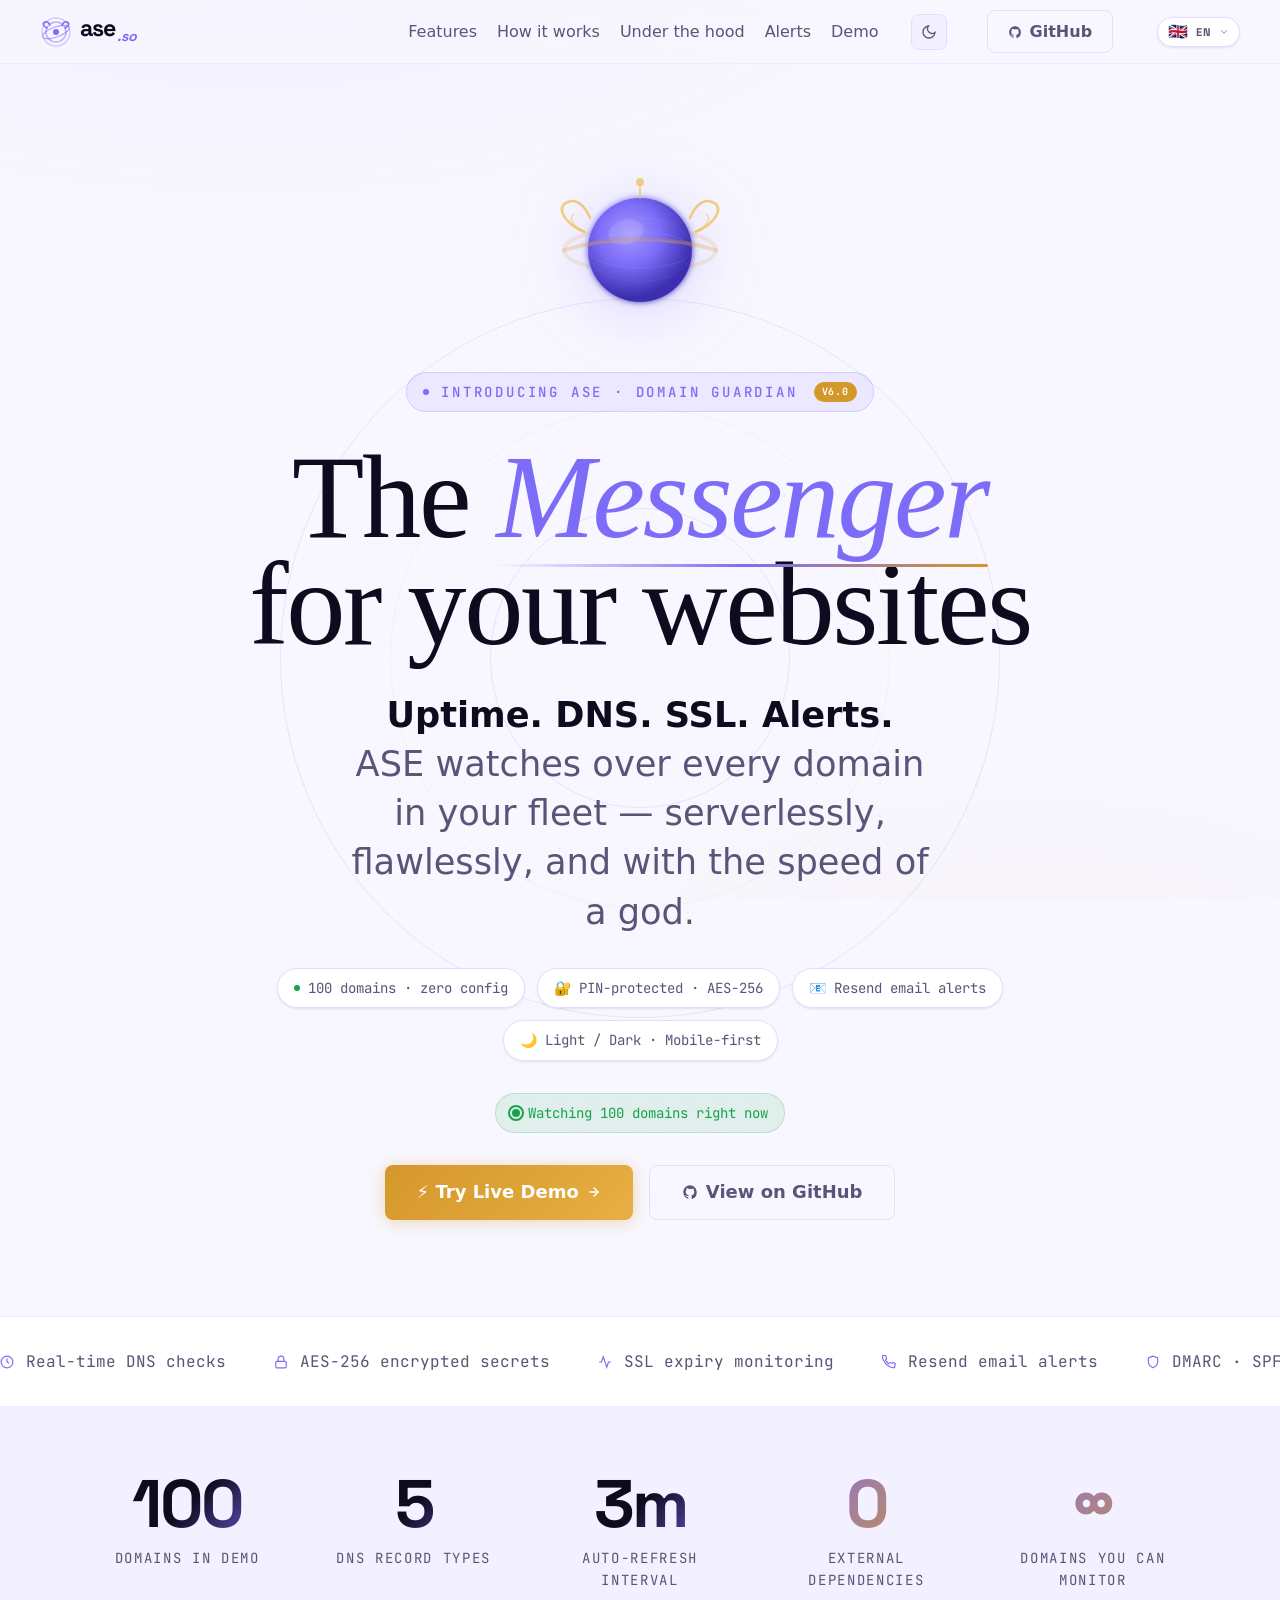
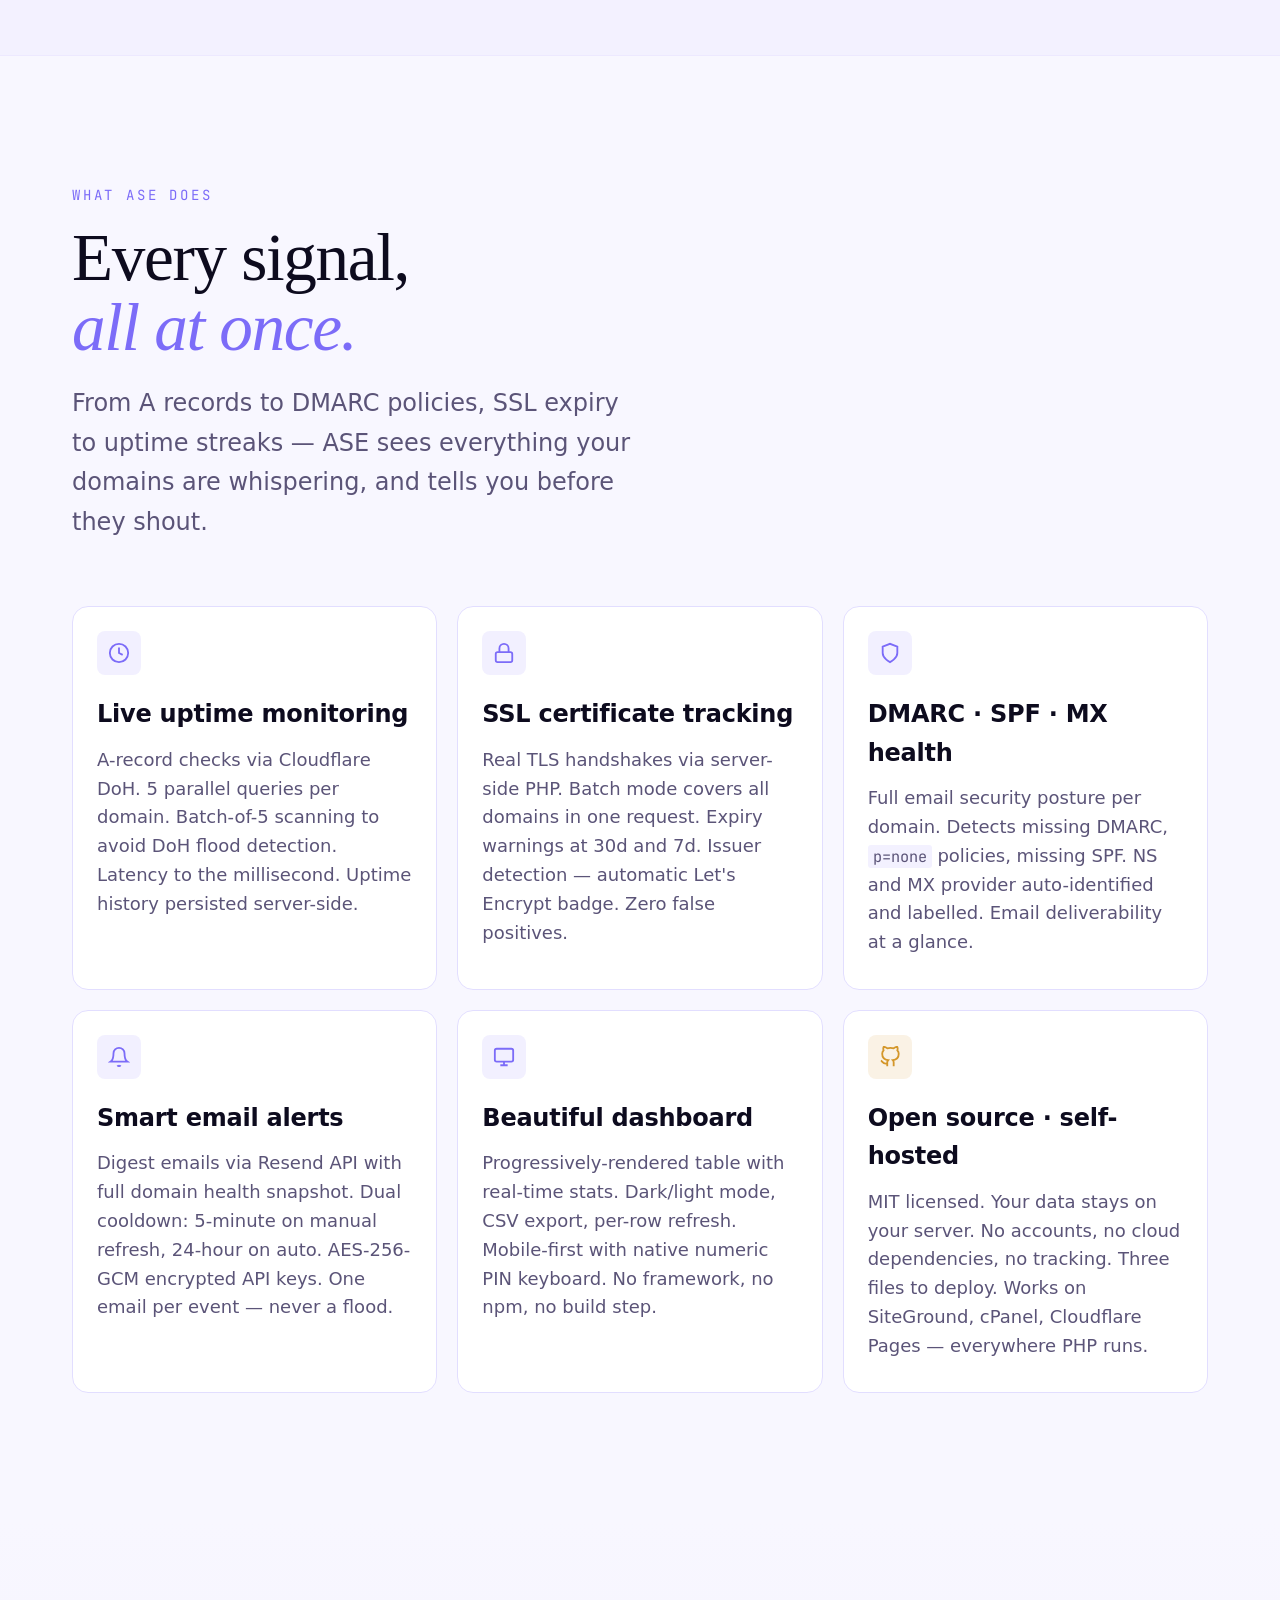
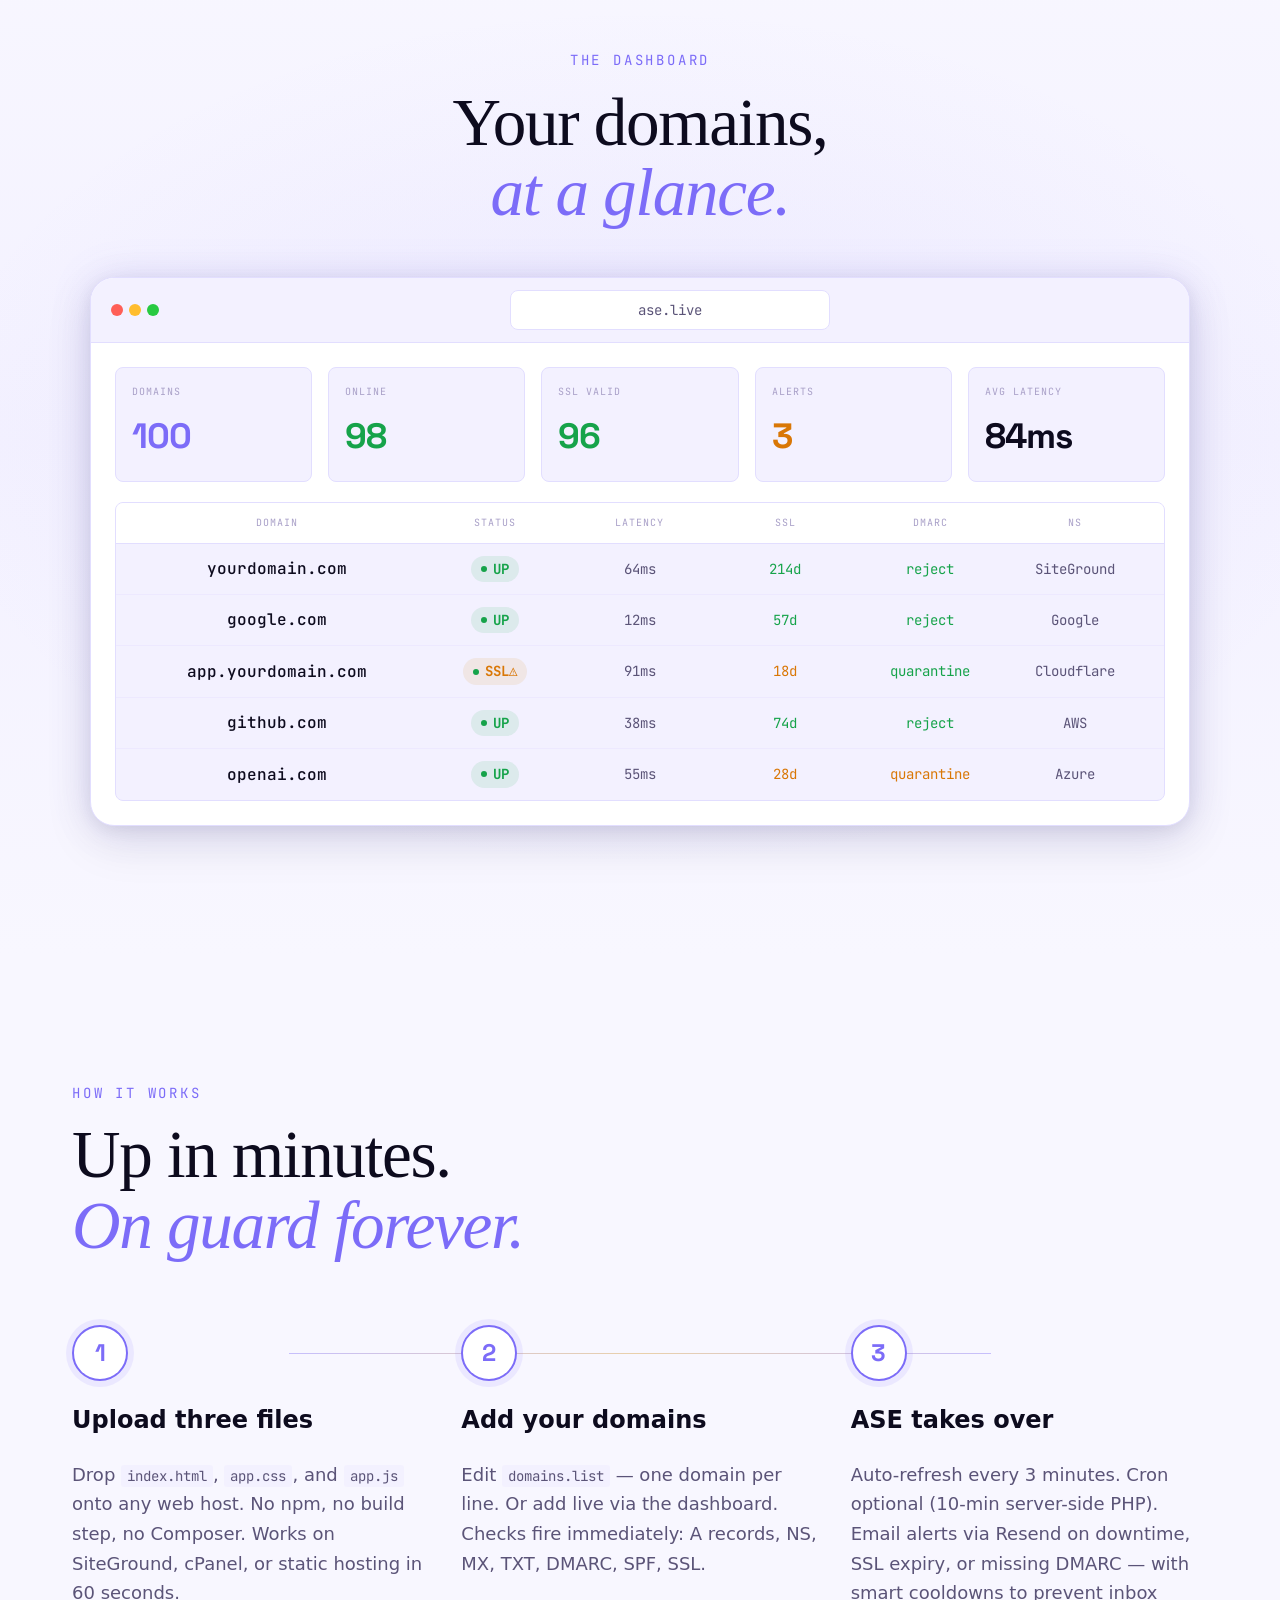
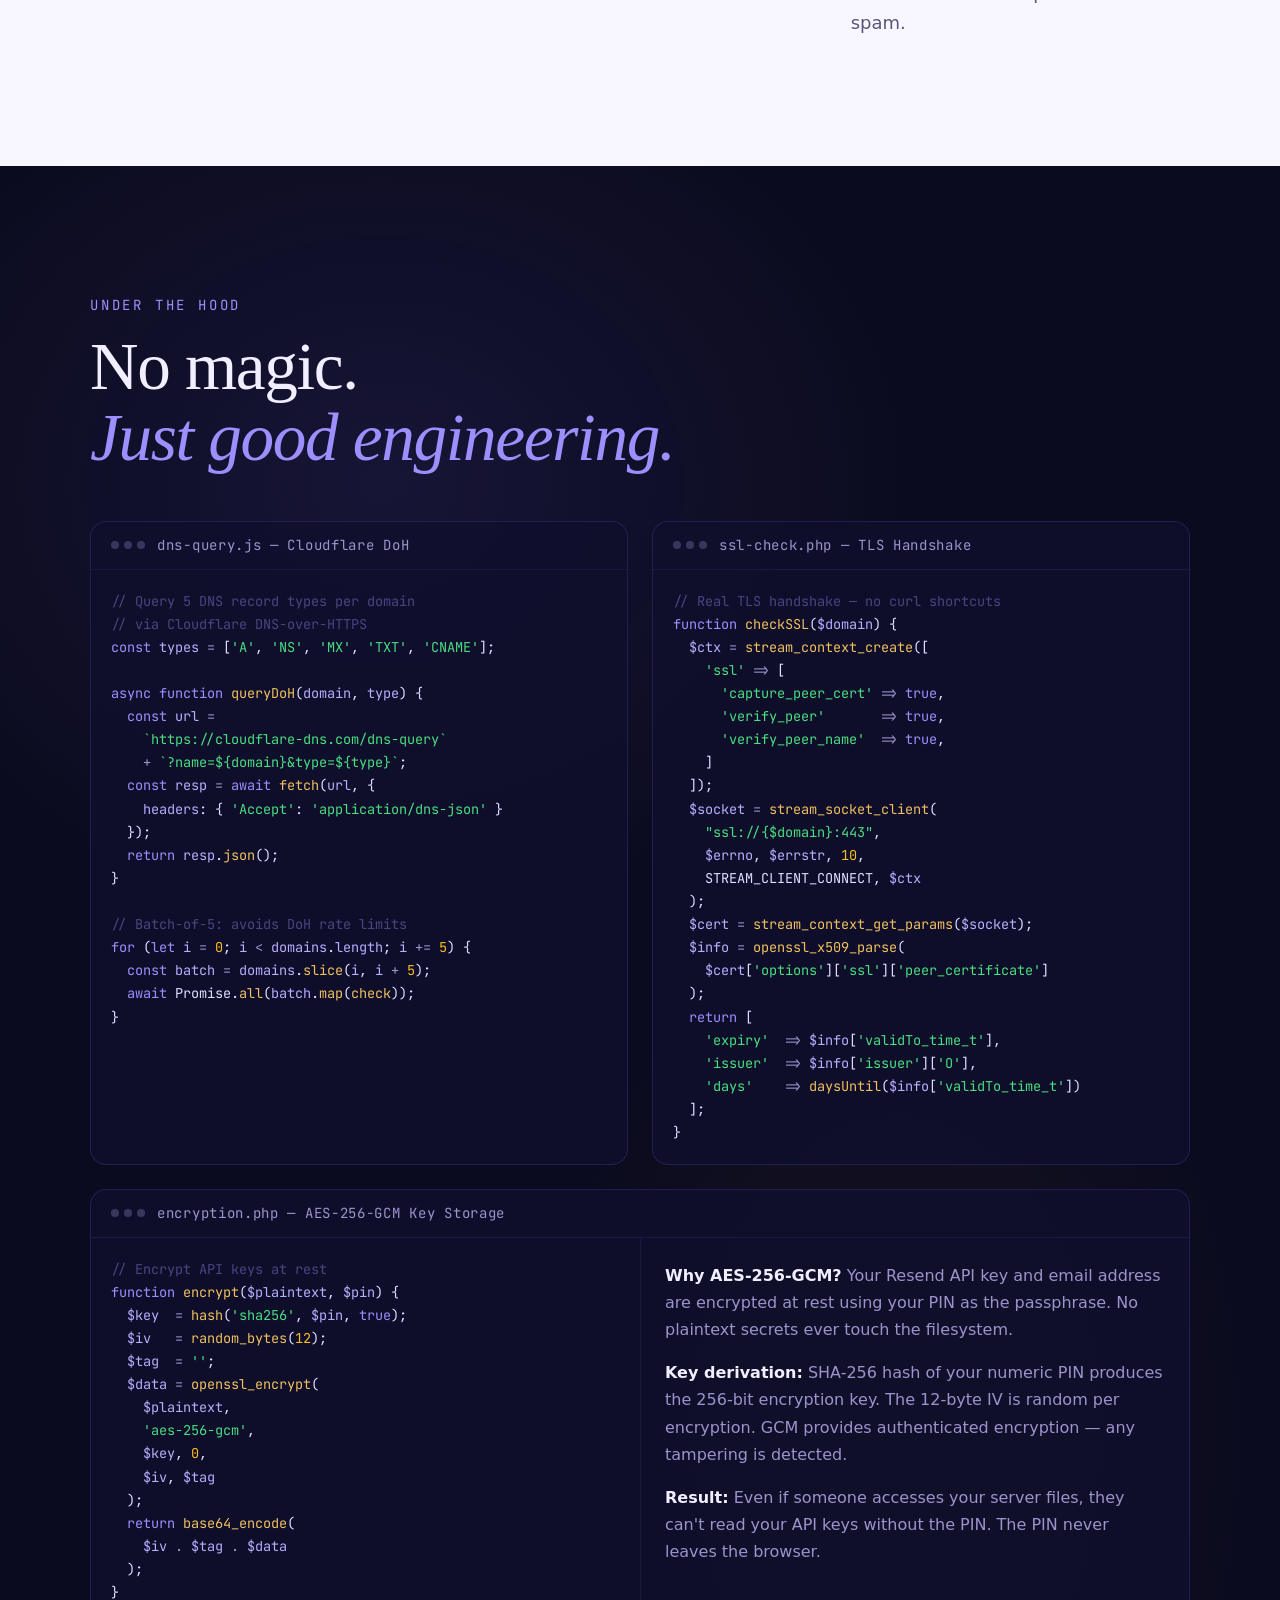
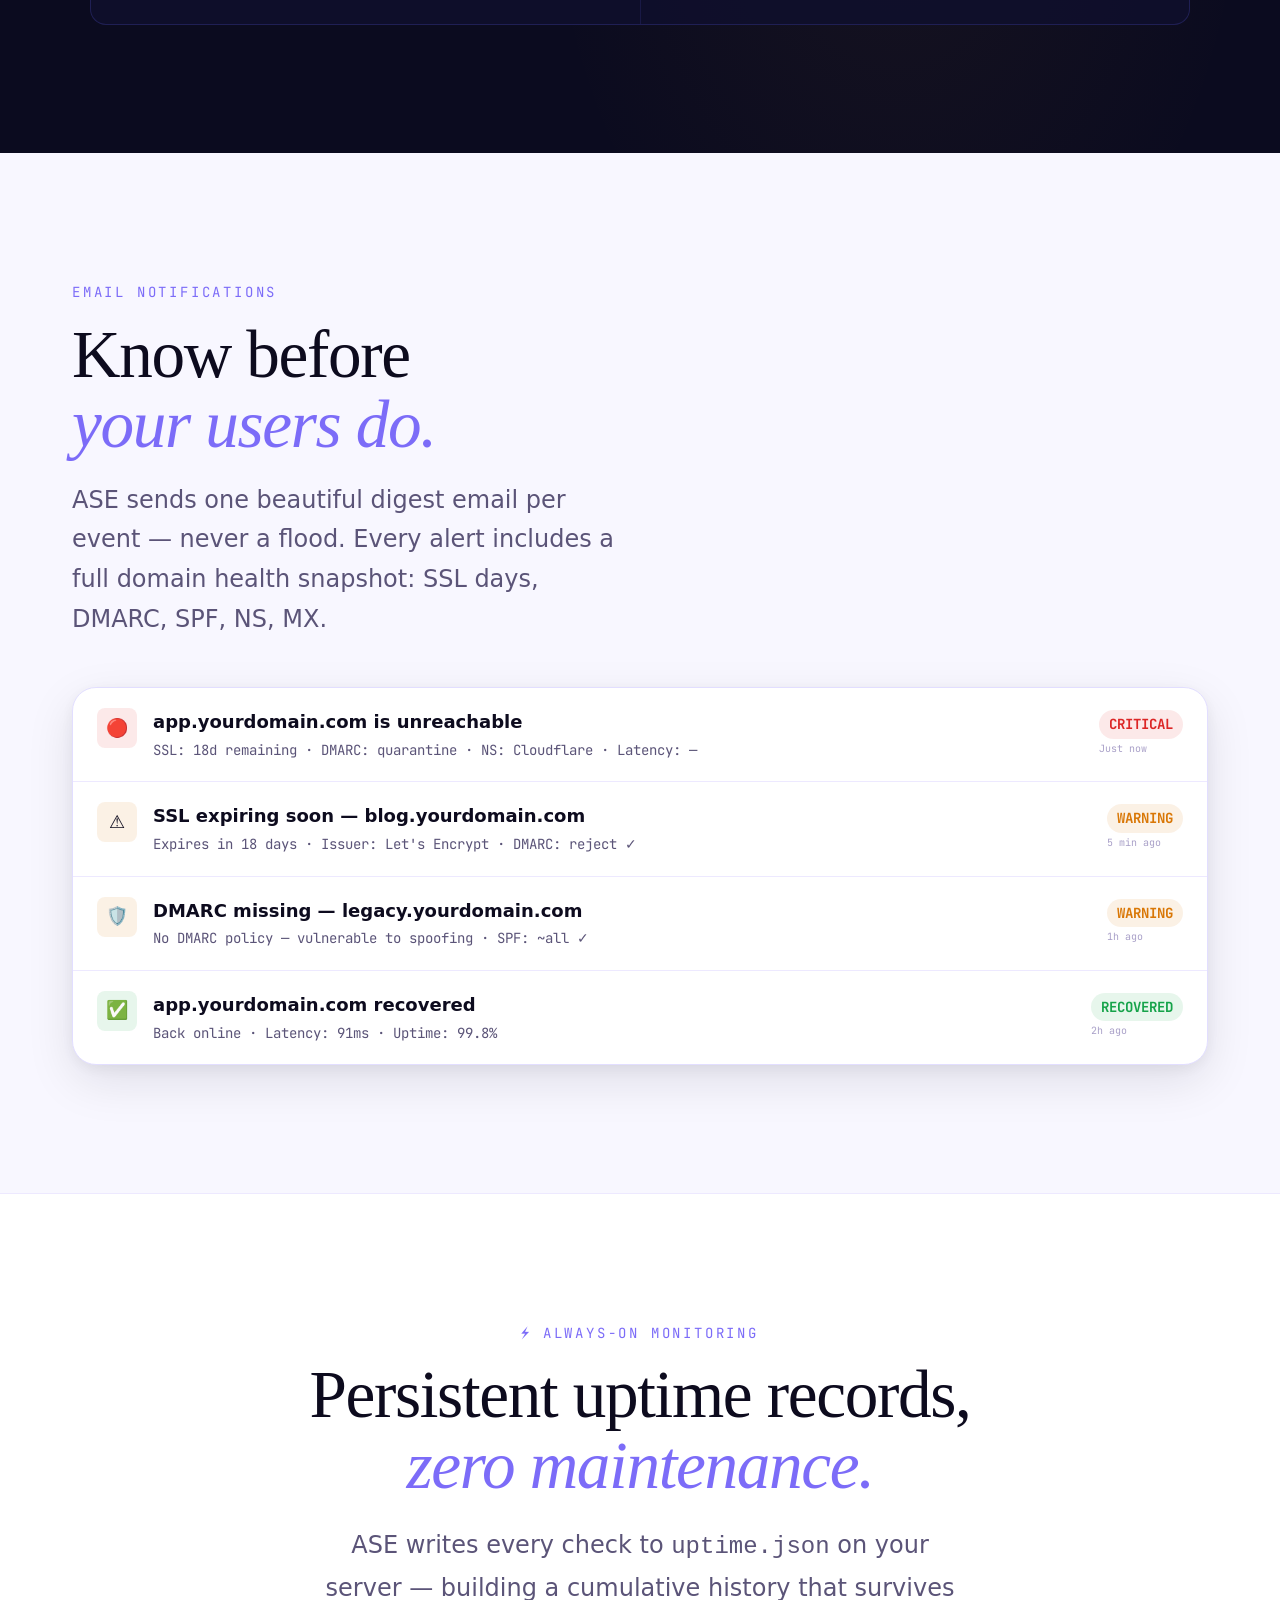
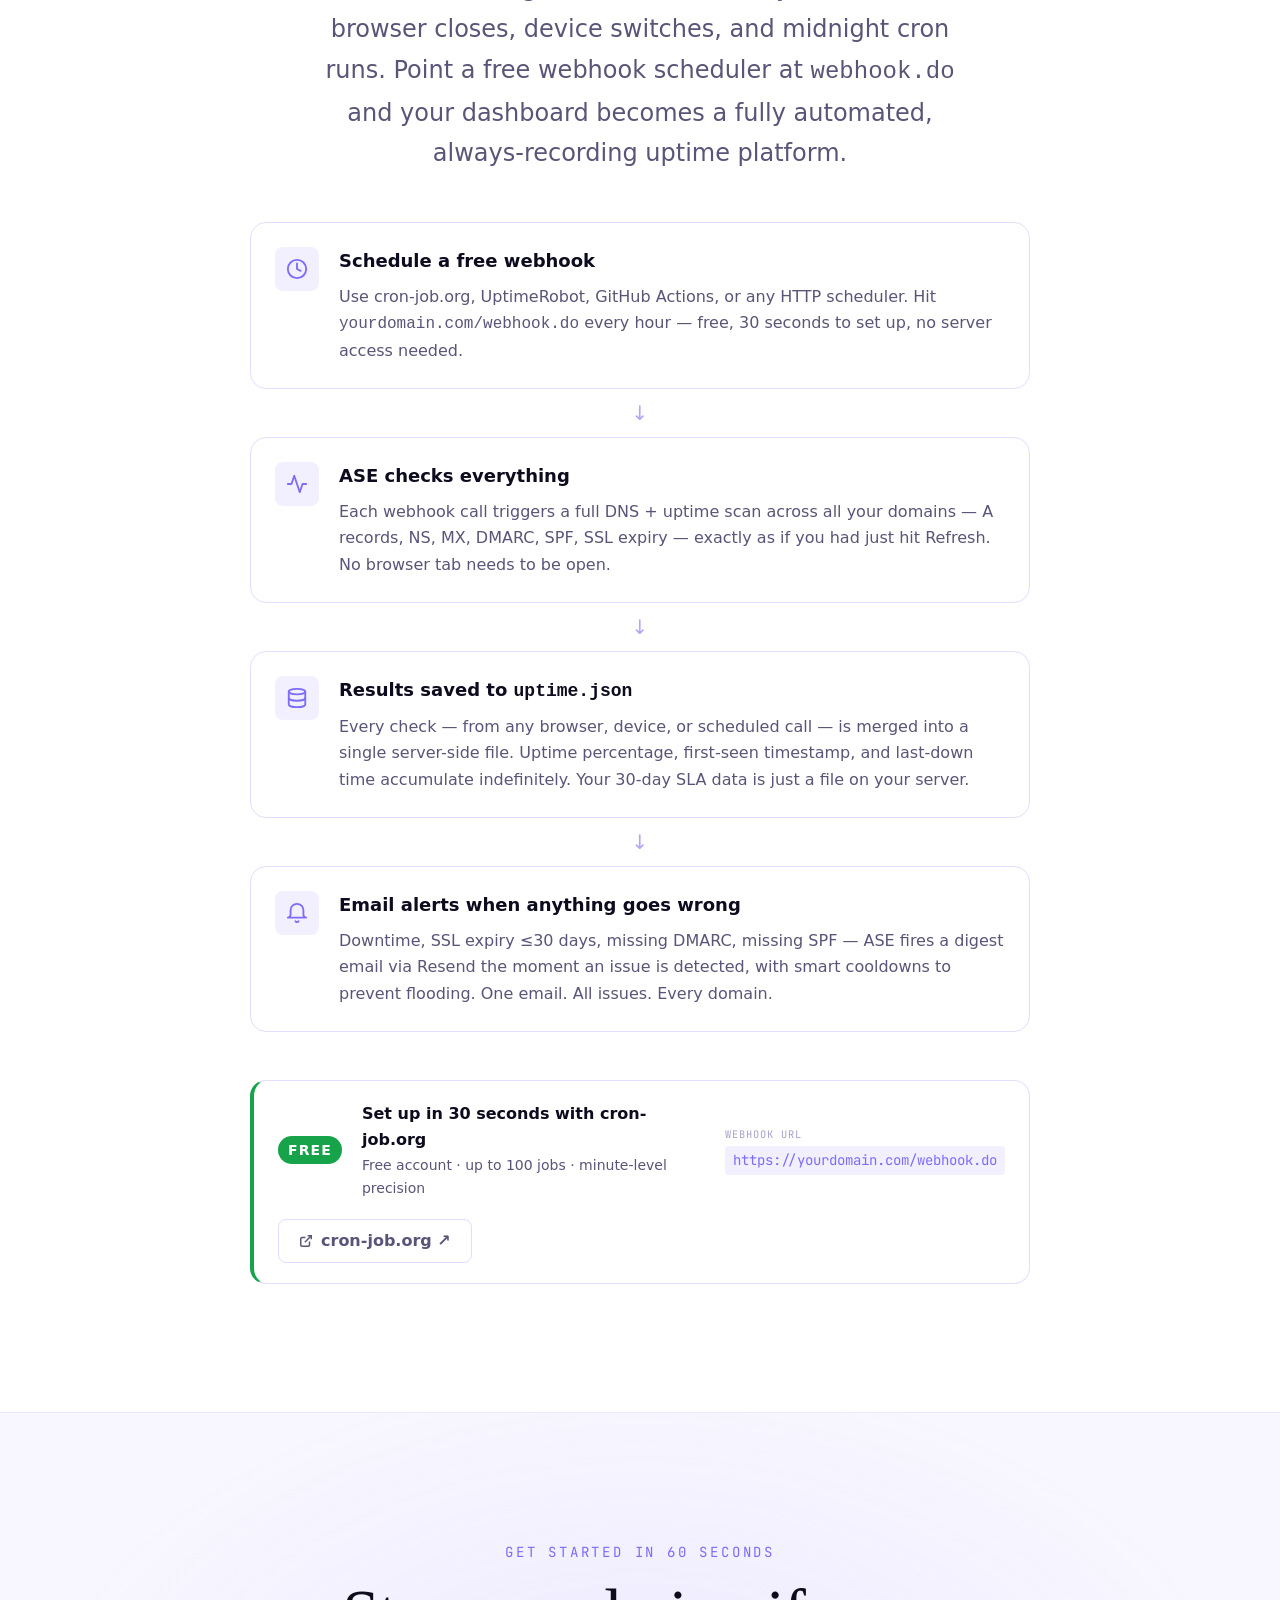
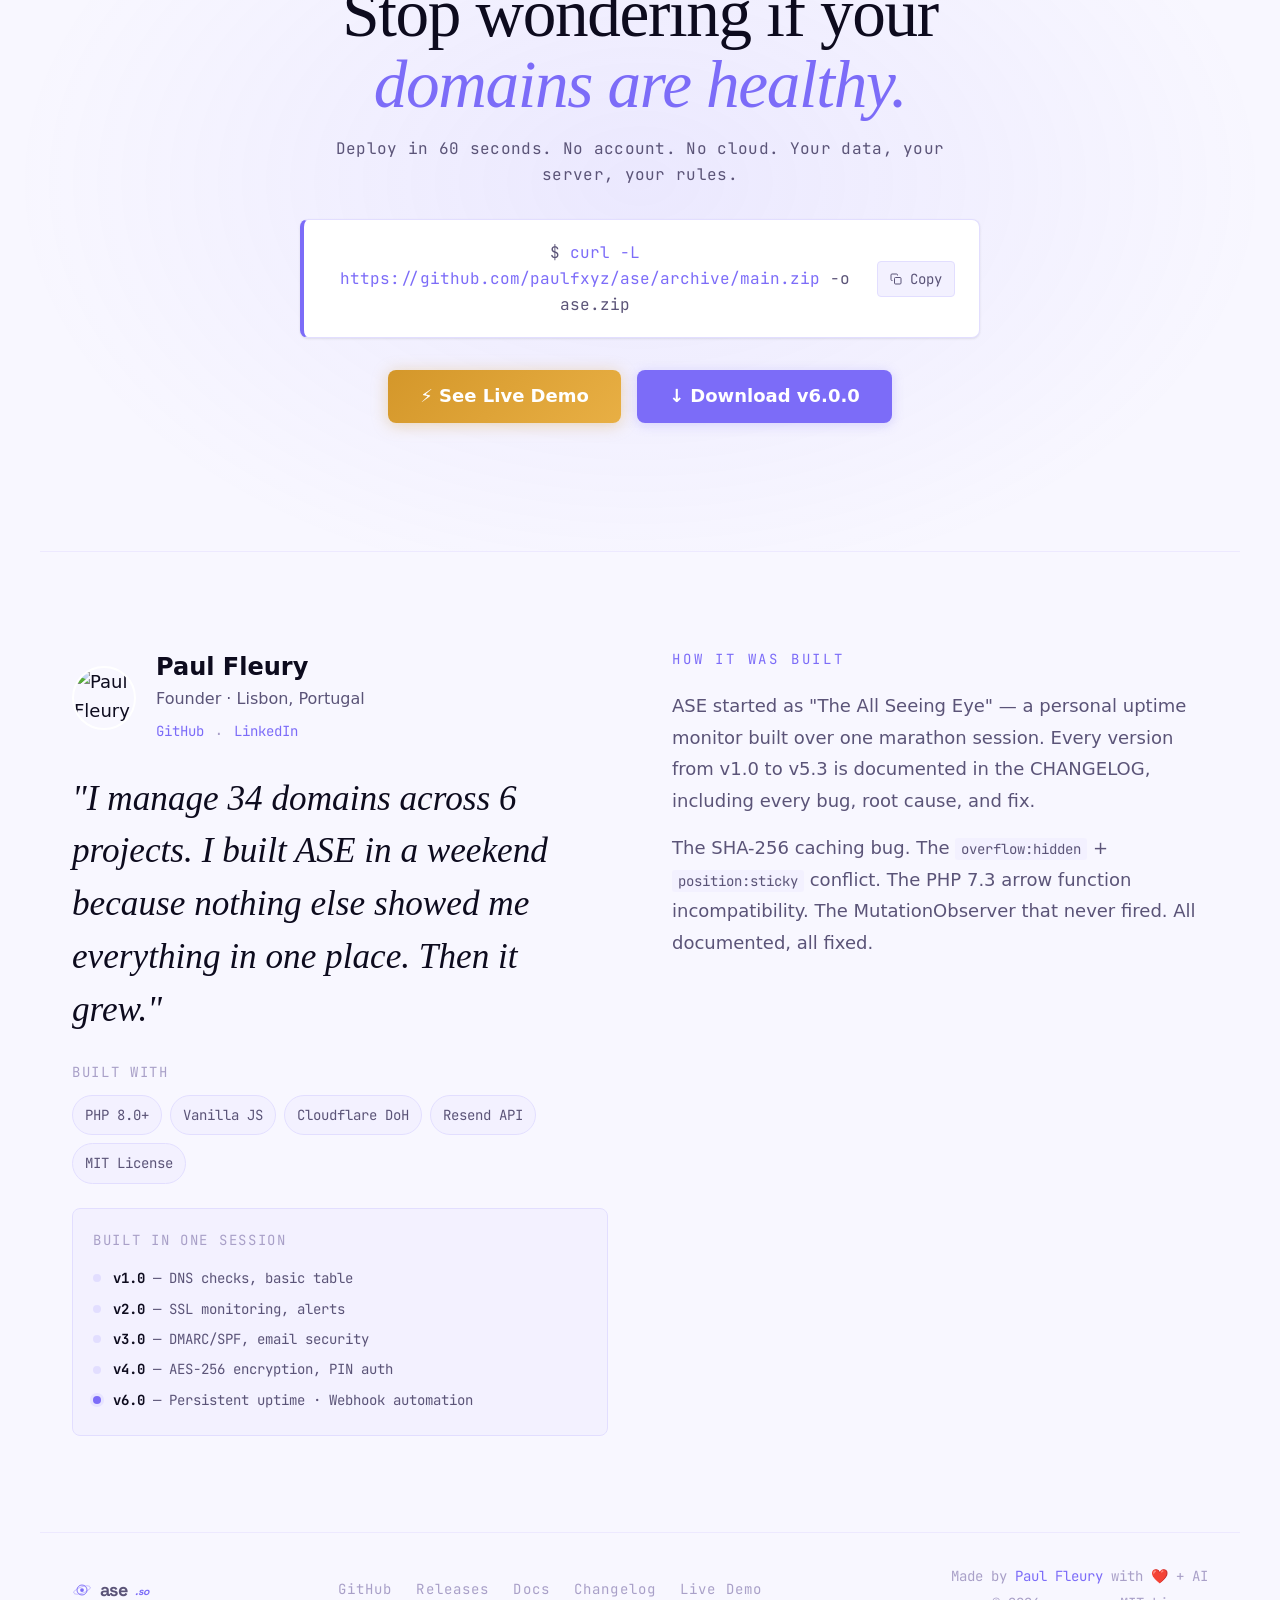
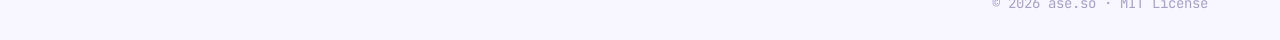
==== commit 2eedb6b0: "feat: v6.0.0 — Rebrand Mercury → The All-Seeing-Eye (ASE) - Repo renamed: paulfxyz/mercury-sh → paul" ====
--- a/landing.html
+++ b/landing.html
@@ -1,12 +1,12 @@
 <!DOCTYPE html>
 <html lang="en" data-theme="light">
 <head>
-<!-- Mercury.sh — Domain Guardian -->
+<!-- ASE — Domain Guardian -->
 
 <meta charset="UTF-8">
 <meta name="viewport" content="width=device-width, initial-scale=1.0">
-<title>Mercury — The Messenger God for Your Domains</title>
-<meta name="description" content="Mercury watches over your websites and domains. Uptime, DNS, SSL, and email alerts — flawlessly, serverlessly.">
+<title>ASE — The All-Seeing-Eye · Domain Guardian</title>
+<meta name="description" content="ASE watches over your websites and domains. Uptime, DNS, SSL, and email alerts — flawlessly, serverlessly.">
 <meta name="theme-color" content="#7C6CF8">
 
 <!-- Favicons & App Icons -->
@@ -19,8 +19,8 @@
 <!-- PWA / manifest color -->
 <meta name="apple-mobile-web-app-capable" content="yes">
 <meta name="apple-mobile-web-app-status-bar-style" content="default">
-<meta name="apple-mobile-web-app-title" content="Mercury">
-<meta name="application-name" content="Mercury">
+<meta name="apple-mobile-web-app-title" content="ASE">
+<meta name="application-name" content="ASE">
 <meta name="msapplication-TileColor" content="#7C6CF8">
 
 <!-- Fonts: Instrument Serif (display) + Cabinet Grotesk (stats) + Satoshi (body) + JetBrains Mono + Space Grotesk (logotype) -->
@@ -32,8 +32,8 @@
 
 <style>
 /* ═══════════════════════════════════════════════════════════
-   MERCURY.SH — Design System
-   Brand: Mercury, the Winged Messenger God
+   ASE — Design System
+   Brand: ASE — The All-Seeing-Eye
    Palette: Pearl white primary · Quicksilver violet accent · Midnight dark
    Typography: Instrument Serif (display) · Satoshi (body) · JetBrains Mono (code)
 ═══════════════════════════════════════════════════════════ */
@@ -240,7 +240,7 @@
   top: -3px;
 }
 
-.nav-logo-wordmark .logo-mercury {
+.nav-logo-wordmark .logo-ase {
   font-family: 'Space Grotesk', sans-serif;
   font-size: 1.45rem;
   font-weight: 700;
@@ -249,7 +249,7 @@
   line-height: 1;
 }
 
-.nav-logo-wordmark .logo-sh {
+.nav-logo-wordmark .logo-tld {
   font-family: 'Space Grotesk', sans-serif;
   font-size: 0.88rem;
   font-weight: 700;
@@ -503,7 +503,7 @@
   gap: var(--space-8);
 }
 
-/* Mercury planet SVG */
+/* ASE planet SVG */
 .hero-planet {
   width: clamp(120px, 20vw, 180px);
   height: clamp(120px, 20vw, 180px);
@@ -1675,7 +1675,7 @@
   gap: var(--space-2);
 }
 
-.footer-logo .logo-mercury {
+.footer-logo .logo-ase {
   font-family: 'Space Grotesk', sans-serif;
   font-size: var(--text-base);
   font-weight: 700;
@@ -1684,7 +1684,7 @@
   line-height: 1;
 }
 
-.footer-logo .logo-sh {
+.footer-logo .logo-tld {
   font-family: 'Space Grotesk', sans-serif;
   font-size: 0.65rem;
   font-weight: 700;
@@ -1917,8 +1917,8 @@
 <nav>
   <div class="nav-inner">
     <a href="/" class="nav-logo">
-      <!-- Mercury logo: winged M -->
-      <svg class="nav-logo-icon" viewBox="0 0 32 32" fill="none" aria-label="Mercury">
+      <!-- ASE logo: winged M -->
+      <svg class="nav-logo-icon" viewBox="0 0 32 32" fill="none" aria-label="ASE">
         <circle cx="16" cy="16" r="14" stroke="currentColor" stroke-width="1.5" opacity="0.3"/>
         <circle cx="16" cy="16" r="10" stroke="currentColor" stroke-width="1.5" opacity="0.5"/>
         <!-- Planet ring -->
@@ -1932,7 +1932,7 @@
         <!-- Center dot -->
         <circle cx="16" cy="16" r="3" fill="currentColor"/>
       </svg>
-      <span class="nav-logo-wordmark"><span class="logo-mercury">mercury</span><span class="logo-sh">.sh</span></span>
+      <span class="nav-logo-wordmark"><span class="logo-ase">ase</span><span class="logo-tld">.so</span></span>
     </a>
 
     <ul class="nav-links">
@@ -1940,7 +1940,7 @@
       <li><a href="#how-it-works" data-i18n="nav_how">How it works</a></li>
       <li><a href="#under-the-hood" data-i18n="nav_hood">Under the hood</a></li>
       <li><a href="#alerts" data-i18n="nav_alerts">Alerts</a></li>
-      <li><a href="https://demo.mercury.sh" target="_blank" rel="noopener" data-i18n="nav_demo">Demo</a></li>
+      <li><a href="https://ase.live" target="_blank" rel="noopener" data-i18n="nav_demo">Demo</a></li>
     </ul>
 
     <button class="theme-btn" id="theme-toggle" aria-label="Toggle theme" title="Toggle light/dark">
@@ -1955,7 +1955,7 @@
       </svg>
     </button>
 
-    <a href="https://github.com/paulfxyz/mercury-sh" target="_blank" rel="noopener" class="btn btn-ghost" style="margin-left: var(--space-2)">
+    <a href="https://github.com/paulfxyz/ase" target="_blank" rel="noopener" class="btn btn-ghost" style="margin-left: var(--space-2)">
       <svg width="14" height="14" viewBox="0 0 24 24" fill="currentColor"><path d="M12 2C6.48 2 2 6.58 2 12.26c0 4.53 2.87 8.37 6.84 9.73.5.09.68-.22.68-.49v-1.7c-2.78.62-3.37-1.37-3.37-1.37-.45-1.17-1.11-1.48-1.11-1.48-.91-.64.07-.62.07-.62 1 .07 1.53 1.05 1.53 1.05.89 1.56 2.34 1.11 2.91.85.09-.66.35-1.11.63-1.37-2.22-.26-4.56-1.14-4.56-5.07 0-1.12.39-2.03 1.03-2.75-.1-.26-.45-1.3.1-2.71 0 0 .84-.28 2.75 1.05A9.38 9.38 0 0112 7.4c.85 0 1.7.12 2.5.34 1.91-1.33 2.75-1.05 2.75-1.05.55 1.41.2 2.45.1 2.71.64.72 1.03 1.63 1.03 2.75 0 3.94-2.34 4.81-4.57 5.06.36.32.68.94.68 1.9v2.81c0 .27.18.59.69.49A10.27 10.27 0 0022 12.26C22 6.58 17.52 2 12 2z"/></svg>
       GitHub
     </a>
@@ -1995,7 +1995,7 @@
   <a href="#how-it-works" data-i18n="nav_how" class="nav-mobile-link">How it works</a>
   <a href="#under-the-hood" data-i18n="nav_hood" class="nav-mobile-link">Under the hood</a>
   <a href="#alerts" data-i18n="nav_alerts" class="nav-mobile-link">Alerts</a>
-  <a href="https://demo.mercury.sh" target="_blank" rel="noopener" data-i18n="nav_demo" class="nav-mobile-link">Demo</a>
+  <a href="https://ase.live" target="_blank" rel="noopener" data-i18n="nav_demo" class="nav-mobile-link">Demo</a>
   <div class="nav-mobile-divider"></div>
   <!-- Language grid -->
   <div class="nav-mobile-lang" id="nav-mobile-lang">
@@ -2024,7 +2024,7 @@
 
   <div class="hero-inner">
 
-    <!-- Mercury planet SVG with rotating ring -->
+    <!-- ASE planet SVG with rotating ring -->
     <svg class="hero-planet" viewBox="0 0 180 180" fill="none" aria-hidden="true">
       <!-- Planet body -->
       <defs>
@@ -2083,8 +2083,8 @@
     <!-- Eyebrow with v5.3 badge -->
     <div class="hero-eyebrow">
       <span class="eyebrow-dot"></span>
-      <span data-i18n="hero_eyebrow">Introducing Mercury · Domain Guardian</span>
-      <span class="eyebrow-badge" data-i18n="hero_badge">v5.4</span>
+      <span data-i18n="hero_eyebrow">Introducing ASE · Domain Guardian</span>
+      <span class="eyebrow-badge" data-i18n="hero_badge">v6.0</span>
     </div>
 
     <!-- Title -->
@@ -2093,7 +2093,7 @@
     </h1>
 
     <!-- Subtitle -->
-    <p class="hero-subtitle" data-i18n-html="hero_subtitle"><strong>Uptime. DNS. SSL. Alerts.</strong> Mercury watches over every domain in your fleet — serverlessly, flawlessly, and with the speed of a god.</p>
+    <p class="hero-subtitle" data-i18n-html="hero_subtitle"><strong>Uptime. DNS. SSL. Alerts.</strong> ASE watches over every domain in your fleet — serverlessly, flawlessly, and with the speed of a god.</p>
 
     <!-- Stat pills -->
     <div class="hero-stats">
@@ -2111,11 +2111,11 @@
 
     <!-- Actions — Demo is PRIMARY, GitHub is secondary -->
     <div class="hero-actions">
-      <a href="https://demo.mercury.sh" class="btn btn-gold btn-lg" target="_blank" rel="noopener">
+      <a href="https://ase.live" class="btn btn-gold btn-lg" target="_blank" rel="noopener">
         <span data-i18n="hero_cta_demo">⚡ Try Live Demo</span>
         <svg width="14" height="14" viewBox="0 0 24 24" fill="none" stroke="currentColor" stroke-width="2.5" stroke-linecap="round" stroke-linejoin="round"><line x1="5" y1="12" x2="19" y2="12"/><polyline points="12 5 19 12 12 19"/></svg>
       </a>
-      <a href="https://github.com/paulfxyz/mercury-sh" class="btn btn-ghost btn-lg" target="_blank" rel="noopener">
+      <a href="https://github.com/paulfxyz/ase" class="btn btn-ghost btn-lg" target="_blank" rel="noopener">
         <svg width="16" height="16" viewBox="0 0 24 24" fill="currentColor"><path d="M12 2C6.48 2 2 6.58 2 12.26c0 4.53 2.87 8.37 6.84 9.73.5.09.68-.22.68-.49v-1.7c-2.78.62-3.37-1.37-3.37-1.37-.45-1.17-1.11-1.48-1.11-1.48-.91-.64.07-.62.07-.62 1 .07 1.53 1.05 1.53 1.05.89 1.56 2.34 1.11 2.91.85.09-.66.35-1.11.63-1.37-2.22-.26-4.56-1.14-4.56-5.07 0-1.12.39-2.03 1.03-2.75-.1-.26-.45-1.3.1-2.71 0 0 .84-.28 2.75 1.05A9.38 9.38 0 0112 7.4c.85 0 1.7.12 2.5.34 1.91-1.33 2.75-1.05 2.75-1.05.55 1.41.2 2.45.1 2.71.64.72 1.03 1.63 1.03 2.75 0 3.94-2.34 4.81-4.57 5.06.36.32.68.94.68 1.9v2.81c0 .27.18.59.69.49A10.27 10.27 0 0022 12.26C22 6.58 17.52 2 12 2z"/></svg>
         <span data-i18n="hero_cta_github">View on GitHub</span>
       </a>
@@ -2230,9 +2230,9 @@
 ════════════════════════════════════════════════════════ -->
 <section id="features">
   <div class="section">
-    <p class="section-eyebrow reveal" data-i18n="feat_eyebrow">What Mercury does</p>
+    <p class="section-eyebrow reveal" data-i18n="feat_eyebrow">What ASE does</p>
     <h2 class="section-title reveal reveal-delay-1"><span data-i18n="feat_title_1">Every signal,</span><br><em data-i18n="feat_title_em">all at once.</em></h2>
-    <p class="section-body reveal reveal-delay-2" data-i18n="feat_subtitle">From A records to DMARC policies, SSL expiry to uptime streaks — Mercury sees everything your domains are whispering, and tells you before they shout.</p>
+    <p class="section-body reveal reveal-delay-2" data-i18n="feat_subtitle">From A records to DMARC policies, SSL expiry to uptime streaks — ASE sees everything your domains are whispering, and tells you before they shout.</p>
 
     <div class="feature-grid">
       <div class="feature-card reveal reveal-delay-1">
@@ -2301,7 +2301,7 @@
           <div class="browser-dot bd-amber"></div>
           <div class="browser-dot bd-green"></div>
         </div>
-        <div class="browser-url">demo.mercury.sh</div>
+        <div class="browser-url">ase.live</div>
       </div>
 
       <div class="dash-mock">
@@ -2408,7 +2408,7 @@
 
       <div class="step reveal reveal-delay-3">
         <div class="step-num">3</div>
-        <div class="step-title" data-i18n="how_step3_title">Mercury takes over</div>
+        <div class="step-title" data-i18n="how_step3_title">ASE takes over</div>
         <div class="step-body" data-i18n="how_step3_body">Auto-refresh every 3 minutes. Cron optional (10-min server-side PHP). Email alerts via Resend on downtime, SSL expiry, or missing DMARC — with smart cooldowns to prevent inbox spam.</div>
       </div>
     </div>
@@ -2524,7 +2524,7 @@
     <p class="section-eyebrow reveal" data-i18n="alert_eyebrow">Email notifications</p>
     <h2 class="section-title reveal reveal-delay-1"><span data-i18n="alert_title_1">Know before</span><br><em data-i18n="alert_title_em">your users do.</em></h2>
     <p class="section-body reveal reveal-delay-2">
-      <span data-i18n="alert_subtitle">Mercury sends one beautiful digest email per event — never a flood. Every alert includes a full domain health snapshot: SSL days, DMARC, SPF, NS, MX.</span>
+      <span data-i18n="alert_subtitle">ASE sends one beautiful digest email per event — never a flood. Every alert includes a full domain health snapshot: SSL days, DMARC, SPF, NS, MX.</span>
     </p>
 
     <div class="alerts-demo reveal reveal-delay-3">
@@ -2594,7 +2594,7 @@
       Persistent uptime records,<br><em>zero maintenance.</em>
     </h2>
     <p class="automation-subtitle reveal reveal-delay-2">
-      Mercury writes every check to <code class="code-inline">uptime.json</code> on your server — building a cumulative history that survives browser closes, device switches, and midnight cron runs. Point a free webhook scheduler at <code class="code-inline">webhook.do</code> and your dashboard becomes a fully automated, always-recording uptime platform.
+      ASE writes every check to <code class="code-inline">uptime.json</code> on your server — building a cumulative history that survives browser closes, device switches, and midnight cron runs. Point a free webhook scheduler at <code class="code-inline">webhook.do</code> and your dashboard becomes a fully automated, always-recording uptime platform.
     </p>
 
     <div class="automation-flow reveal reveal-delay-3">
@@ -2616,7 +2616,7 @@
           <svg width="22" height="22" viewBox="0 0 24 24" fill="none" stroke="currentColor" stroke-width="2" stroke-linecap="round" stroke-linejoin="round"><polyline points="22 12 18 12 15 21 9 3 6 12 2 12"/></svg>
         </div>
         <div class="auto-step-content">
-          <div class="auto-step-title">Mercury checks everything</div>
+          <div class="auto-step-title">ASE checks everything</div>
           <div class="auto-step-desc">Each webhook call triggers a full DNS + uptime scan across all your domains — A records, NS, MX, DMARC, SPF, SSL expiry — exactly as if you had just hit Refresh. No browser tab needs to be open.</div>
         </div>
       </div>
@@ -2641,7 +2641,7 @@
         </div>
         <div class="auto-step-content">
           <div class="auto-step-title">Email alerts when anything goes wrong</div>
-          <div class="auto-step-desc">Downtime, SSL expiry ≤30 days, missing DMARC, missing SPF — Mercury fires a digest email via Resend the moment an issue is detected, with smart cooldowns to prevent flooding. One email. All issues. Every domain.</div>
+          <div class="auto-step-desc">Downtime, SSL expiry ≤30 days, missing DMARC, missing SPF — ASE fires a digest email via Resend the moment an issue is detected, with smart cooldowns to prevent flooding. One email. All issues. Every domain.</div>
         </div>
       </div>
 
@@ -2680,21 +2680,21 @@
       <div class="install-cmd">
         <span style="color:var(--text-muted)">$</span>
         <span> curl -L </span>
-        <span>https://github.com/paulfxyz/mercury-sh/archive/main.zip</span>
-        <span style="color:var(--text-muted)"> -o mercury.zip</span>
+        <span>https://github.com/paulfxyz/ase/archive/main.zip</span>
+        <span style="color:var(--text-muted)"> -o ase.zip</span>
       </div>
-      <button class="copy-btn" onclick="navigator.clipboard.writeText('curl -L https://github.com/paulfxyz/mercury-sh/archive/main.zip -o mercury.zip')">
+      <button class="copy-btn" onclick="navigator.clipboard.writeText('curl -L https://github.com/paulfxyz/ase/archive/main.zip -o ase.zip')">
         <svg width="12" height="12" viewBox="0 0 24 24" fill="none" stroke="currentColor" stroke-width="2"><rect x="9" y="9" width="13" height="13" rx="2" ry="2"/><path d="M5 15H4a2 2 0 01-2-2V4a2 2 0 012-2h9a2 2 0 012 2v1"/></svg>
         Copy
       </button>
     </div>
 
     <div class="hero-actions reveal reveal-delay-4" style="justify-content:center">
-      <a href="https://demo.mercury.sh" class="btn btn-gold btn-lg" target="_blank" rel="noopener">
+      <a href="https://ase.live" class="btn btn-gold btn-lg" target="_blank" rel="noopener">
         <span data-i18n="cta_btn_demo">⚡ See Live Demo</span>
       </a>
-      <a href="https://github.com/paulfxyz/mercury-sh/releases/latest" class="btn btn-primary btn-lg" target="_blank" rel="noopener">
-        <span data-i18n="cta_btn_dl">↓ Download v5.4.0</span>
+      <a href="https://github.com/paulfxyz/ase/releases/latest" class="btn btn-primary btn-lg" target="_blank" rel="noopener">
+        <span data-i18n="cta_btn_dl">↓ Download v6.0.0</span>
       </a>
     </div>
   </div>
@@ -2718,7 +2718,7 @@
       </div>
     </div>
 
-    <div class="built-quote reveal" data-i18n="built_quote">"I manage 34 domains across 6 projects. I built Mercury in a weekend because nothing else showed me everything in one place. Then it grew."</div>
+    <div class="built-quote reveal" data-i18n="built_quote">"I manage 34 domains across 6 projects. I built ASE in a weekend because nothing else showed me everything in one place. Then it grew."</div>
 
     <div class="built-with-label" data-i18n="built_with_label">Built with</div>
     <div class="built-badges reveal reveal-delay-1">
@@ -2749,7 +2749,7 @@
       </div>
       <div class="version-row">
         <div class="version-dot active"></div>
-        <div class="version-label"><strong>v5.4</strong> — Persistent uptime · Webhook automation</div>
+        <div class="version-label"><strong>v6.0</strong> — Persistent uptime · Webhook automation</div>
       </div>
     </div>
   </div>
@@ -2757,7 +2757,7 @@
   <div class="reveal reveal-delay-2">
     <p class="section-eyebrow" style="margin-bottom:var(--space-5)" data-i18n="built_eyebrow">How it was built</p>
     <p style="color:var(--text-muted);line-height:1.75;margin-bottom:var(--space-4)">
-      Mercury started as "The All Seeing Eye" — a personal uptime monitor built over one marathon session. Every version from v1.0 to v5.3 is documented in the CHANGELOG, including every bug, root cause, and fix.
+      ASE started as "The All Seeing Eye" — a personal uptime monitor built over one marathon session. Every version from v1.0 to v5.3 is documented in the CHANGELOG, including every bug, root cause, and fix.
     </p>
     <p style="color:var(--text-muted);line-height:1.75;">
       The SHA-256 caching bug. The <code style="font-family:var(--font-mono);font-size:var(--text-xs);background:var(--surface-2);padding:2px 6px;border-radius:3px">overflow:hidden</code> + <code style="font-family:var(--font-mono);font-size:var(--text-xs);background:var(--surface-2);padding:2px 6px;border-radius:3px">position:sticky</code> conflict. The PHP 7.3 arrow function incompatibility. The MutationObserver that never fired. All documented, all fixed.
@@ -2775,20 +2775,20 @@
       <ellipse cx="16" cy="16" rx="14" ry="5" stroke="currentColor" stroke-width="1" transform="rotate(-20 16 16)" opacity="0.6"/>
       <circle cx="16" cy="16" r="3" fill="currentColor"/>
     </svg>
-    <span class="logo-mercury">mercury</span><span class="logo-sh">.sh</span>
+    <span class="logo-ase">ase</span><span class="logo-tld">.so</span>
   </div>
 
   <div class="footer-links">
-    <a href="https://github.com/paulfxyz/mercury-sh" target="_blank" rel="noopener" data-i18n="footer_github">GitHub</a>
-    <a href="https://github.com/paulfxyz/mercury-sh/releases" target="_blank" rel="noopener" data-i18n="footer_releases">Releases</a>
-    <a href="https://github.com/paulfxyz/mercury-sh/blob/main/INSTALL.md" target="_blank" rel="noopener" data-i18n="footer_docs">Docs</a>
-    <a href="https://github.com/paulfxyz/mercury-sh/blob/main/CHANGELOG.md" target="_blank" rel="noopener" data-i18n="footer_changelog">Changelog</a>
-    <a href="https://demo.mercury.sh" target="_blank" rel="noopener" data-i18n="footer_demo">Live Demo</a>
+    <a href="https://github.com/paulfxyz/ase" target="_blank" rel="noopener" data-i18n="footer_github">GitHub</a>
+    <a href="https://github.com/paulfxyz/ase/releases" target="_blank" rel="noopener" data-i18n="footer_releases">Releases</a>
+    <a href="https://github.com/paulfxyz/ase/blob/main/INSTALL.md" target="_blank" rel="noopener" data-i18n="footer_docs">Docs</a>
+    <a href="https://github.com/paulfxyz/ase/blob/main/CHANGELOG.md" target="_blank" rel="noopener" data-i18n="footer_changelog">Changelog</a>
+    <a href="https://ase.live" target="_blank" rel="noopener" data-i18n="footer_demo">Live Demo</a>
   </div>
 
   <div class="footer-right">
     <div>Made by <a href="https://github.com/paulfxyz" target="_blank" rel="noopener">Paul Fleury</a> with ❤️ + AI</div>
-    <div style="margin-top:var(--space-1);color:var(--text-faint)" data-i18n="footer_copy">&copy; 2026 mercury.sh · MIT License</div>
+    <div style="margin-top:var(--space-1);color:var(--text-faint)" data-i18n="footer_copy">&copy; 2026 ase.so · MIT License</div>
   </div>
 </footer>
 
@@ -2839,7 +2839,7 @@
   document.querySelectorAll('.nav-mobile-lang-btn').forEach(function(btn) {
     btn.addEventListener('click', function() {
       var code = btn.getAttribute('data-lang');
-      if (window.applyMercuryLang) window.applyMercuryLang(code);
+      if (window.applyASELang) window.applyASELang(code);
       // Update active state on mobile btns
       document.querySelectorAll('.nav-mobile-lang-btn').forEach(function(b) {
         b.classList.toggle('active', b.getAttribute('data-lang') === code);
@@ -2855,9 +2855,9 @@
   var btn    = document.getElementById('theme-toggle');
   var sun    = document.getElementById('icon-sun');
   var moon   = document.getElementById('icon-moon');
-  function _getMercuryTheme(){var m=document.cookie.match(/(?:^|; )mercury-theme=([^;]*)/);return m?m[1]:'light';}
-  function _setMercuryTheme(t){document.cookie='mercury-theme='+t+';max-age=31536000;path=/;SameSite=Lax';}
-  var stored = _getMercuryTheme();
+  function _getASETheme(){var m=document.cookie.match(/(?:^|; )ase-theme=([^;]*)/);return m?m[1]:'light';}
+  function _setASETheme(t){document.cookie='ase-theme='+t+';max-age=31536000;path=/;SameSite=Lax';}
+  var stored = _getASETheme();
 
   function applyTheme(t) {
     html.setAttribute('data-theme', t);
@@ -2870,7 +2870,7 @@
   btn.addEventListener('click', function() {
     var next = html.getAttribute('data-theme') === 'light' ? 'dark' : 'light';
     applyTheme(next);
-    _setMercuryTheme(next);
+    _setASETheme(next);
   });
 })();
 
@@ -2950,10 +2950,10 @@
 <script src="i18n.js"></script>
 <script>
 /* ═══════════════════════════════════════════════════════════
-   MERCURY I18N ENGINE
-   - Reads window.MERCURY_I18N for translations
+   ASE I18N ENGINE
+   - Reads window.ASE_I18N for translations
    - Applies data-i18n (textContent) and data-i18n-html (innerHTML)
-   - Persists selected language in mercury-lang cookie
+   - Persists selected language in ase-lang cookie
    - Auto-detects browser language on first visit
    - Smooth dropdown with keyboard nav
 ═══════════════════════════════════════════════════════════ */
@@ -2975,7 +2975,7 @@
 
   function detectLang() {
     // 1. Cookie preference
-    var saved = getCookie('mercury-lang');
+    var saved = getCookie('ase-lang');
     if (saved && SUPPORTED.indexOf(saved) !== -1) return saved;
 
     // 2. Browser language
@@ -2989,7 +2989,7 @@
 
   /* ── Apply translations to DOM ── */
   function applyLang(code) {
-    var t = window.MERCURY_I18N && window.MERCURY_I18N[code];
+    var t = window.ASE_I18N && window.ASE_I18N[code];
     if (!t) return;
 
     // textContent translations
@@ -3009,7 +3009,7 @@
     document.documentElement.setAttribute('lang', langMap[code] || code);
 
     // Update picker UI
-    var d = window.MERCURY_I18N[code];
+    var d = window.ASE_I18N[code];
     var flagEl = document.getElementById('lang-flag');
     var nameEl = document.getElementById('lang-name');
     if (flagEl && d) flagEl.textContent = d.lang_flag;
@@ -3021,7 +3021,7 @@
     });
 
     // Store preference
-    setCookie('mercury-lang', code, 365);
+    setCookie('ase-lang', code, 365);
 
     // Update live-counter text (overrides the JS animation template)
     window._i18nLang = code;
@@ -3074,7 +3074,7 @@
   var _origCounter = window._liveCounterInterval;
 
   /* ── Expose globally so mobile drawer can call it ── */
-  window.applyMercuryLang = applyLang;
+  window.applyASELang = applyLang;
 
   /* ── Init ── */
   var initialLang = detectLang();
@@ -3090,7 +3090,7 @@
 
   /* ── Patch applyLang to also sync mobile btns ── */
   var _origApply = applyLang;
-  window.applyMercuryLang = function(code) {
+  window.applyASELang = function(code) {
     _origApply(code);
     syncMobileLangBtns(code);
   };
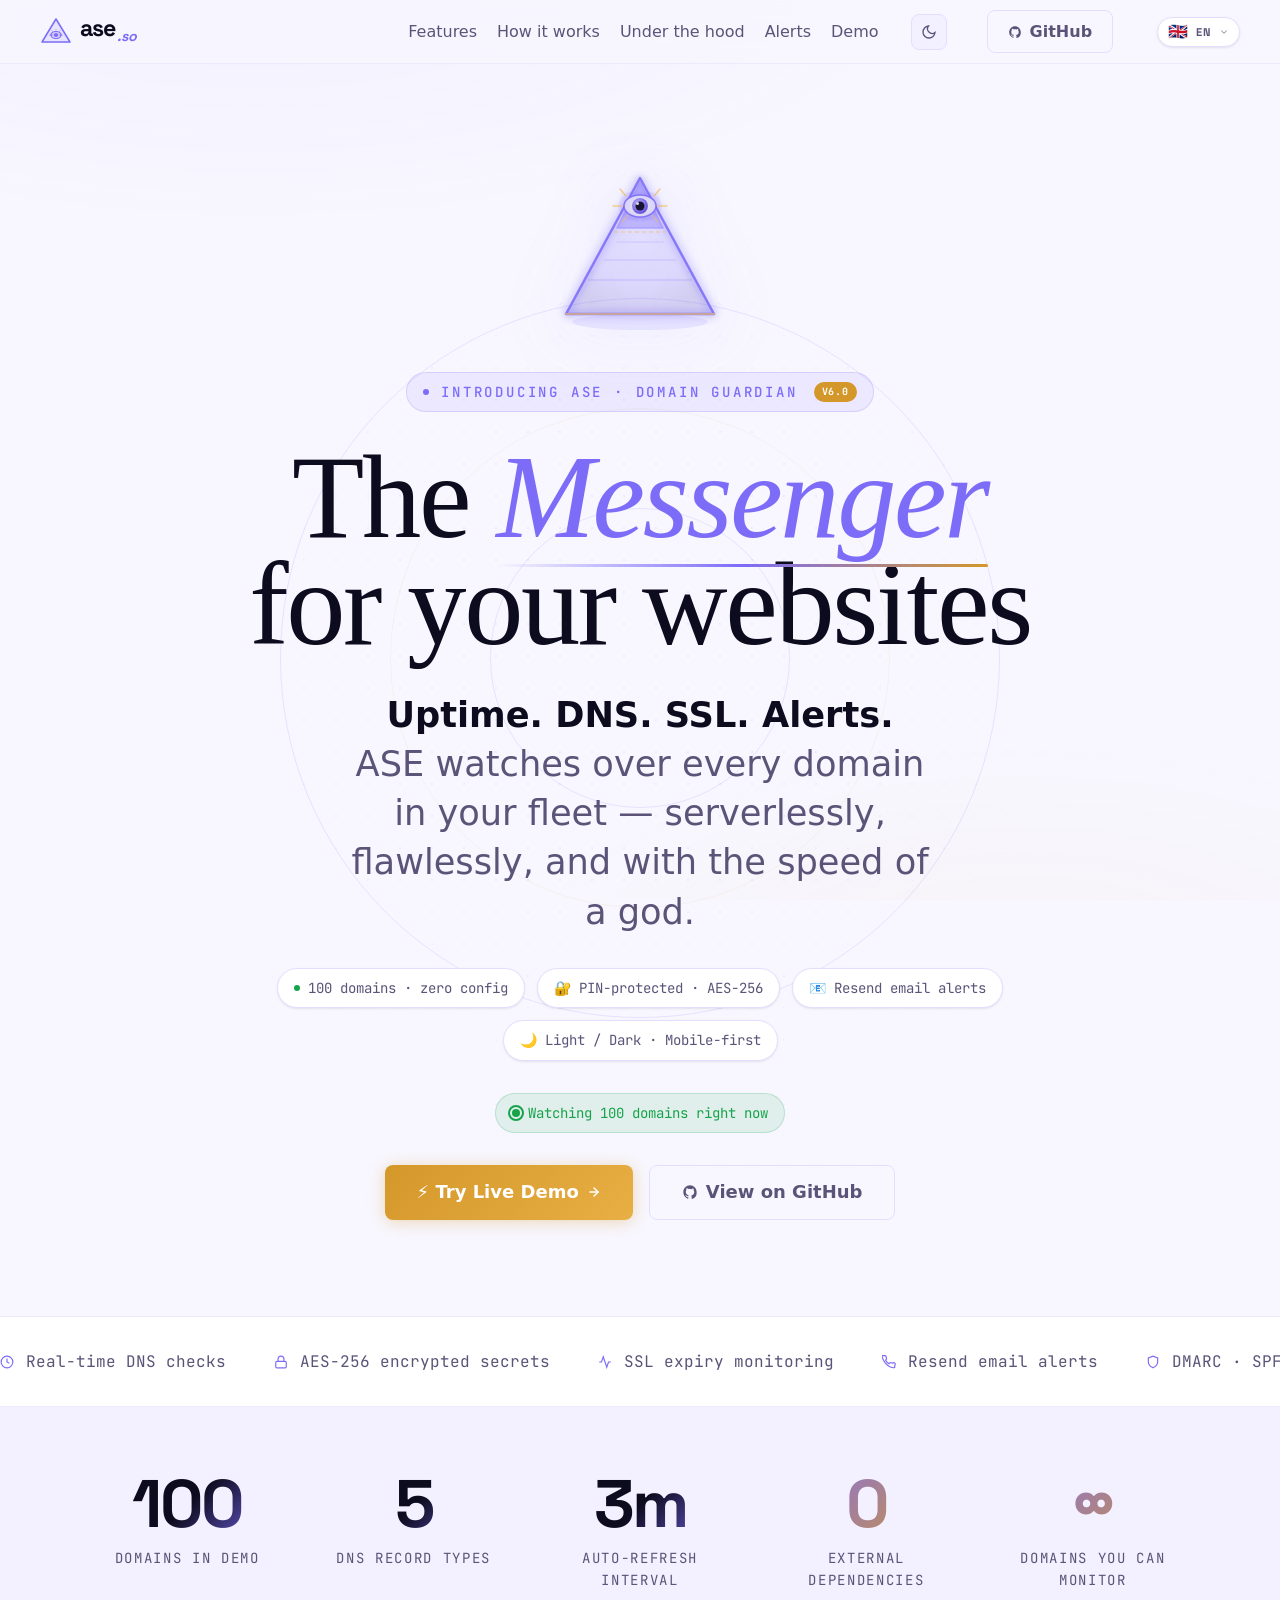
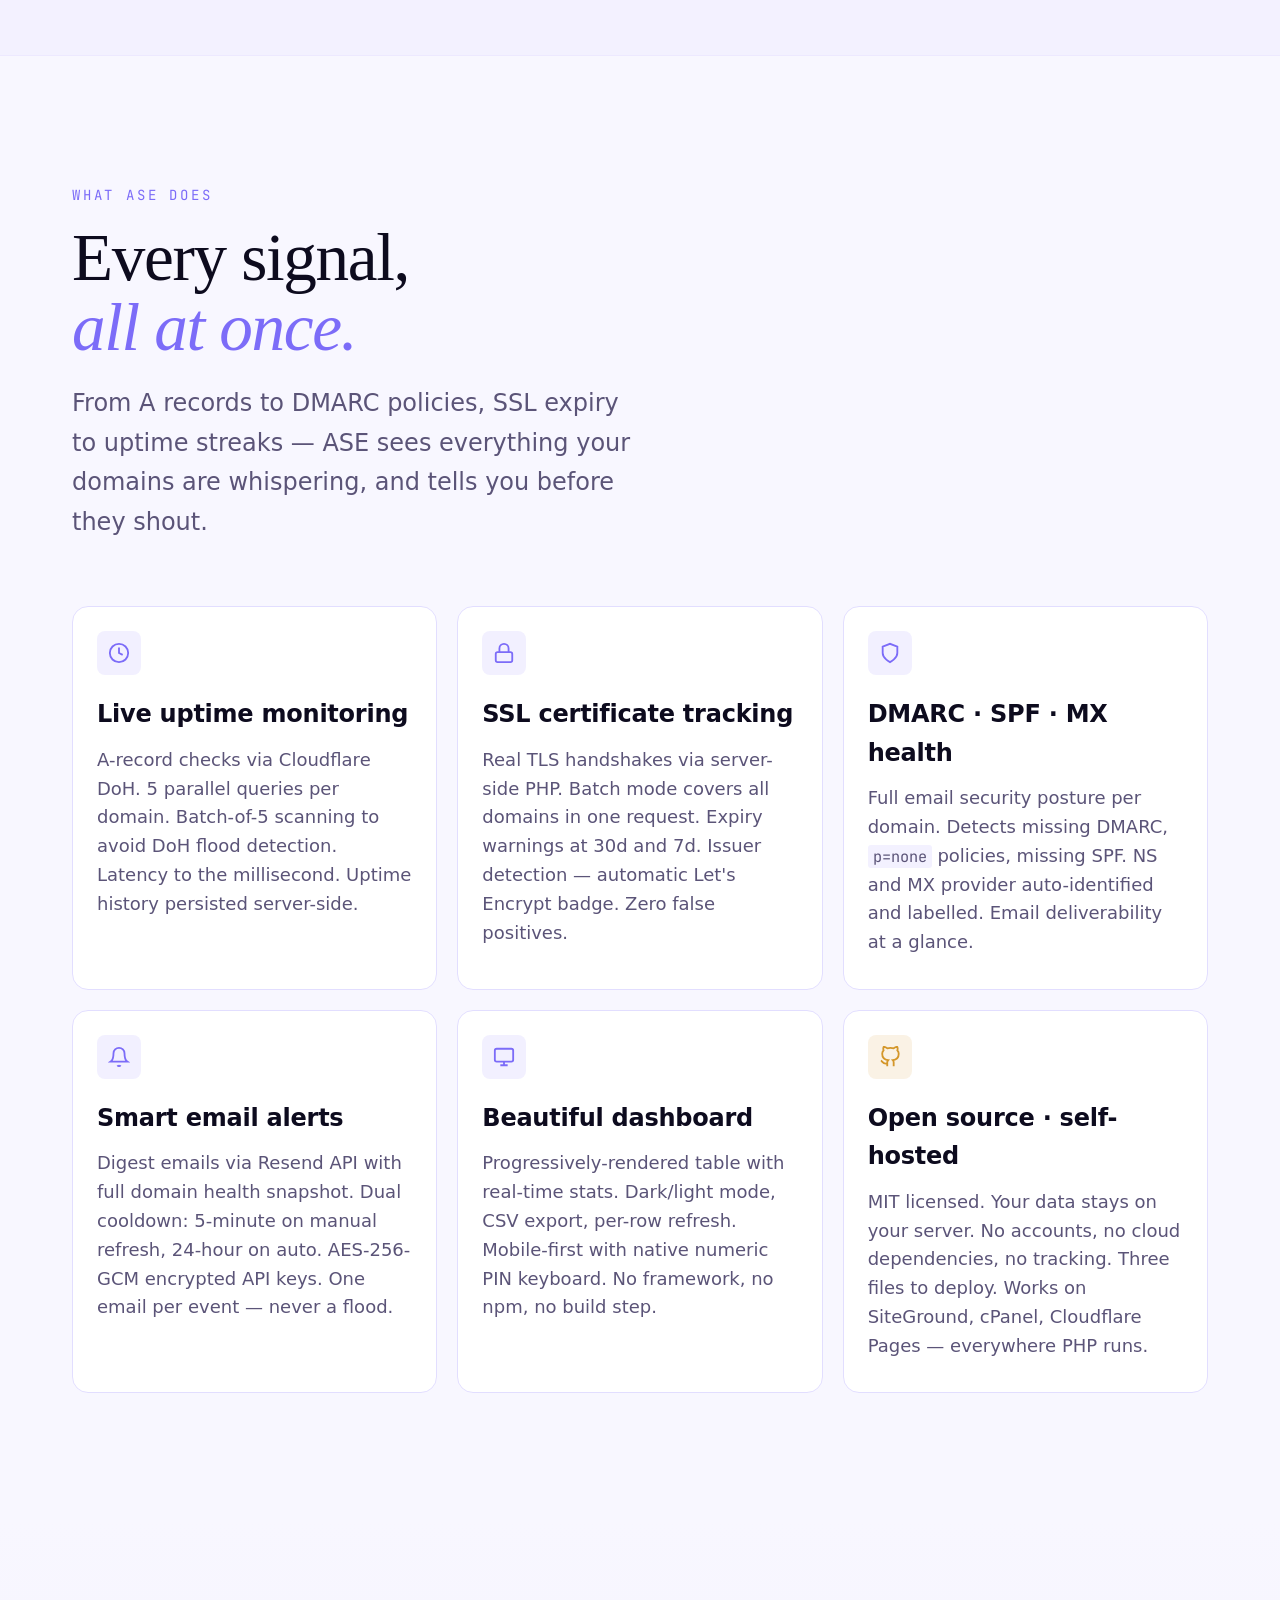
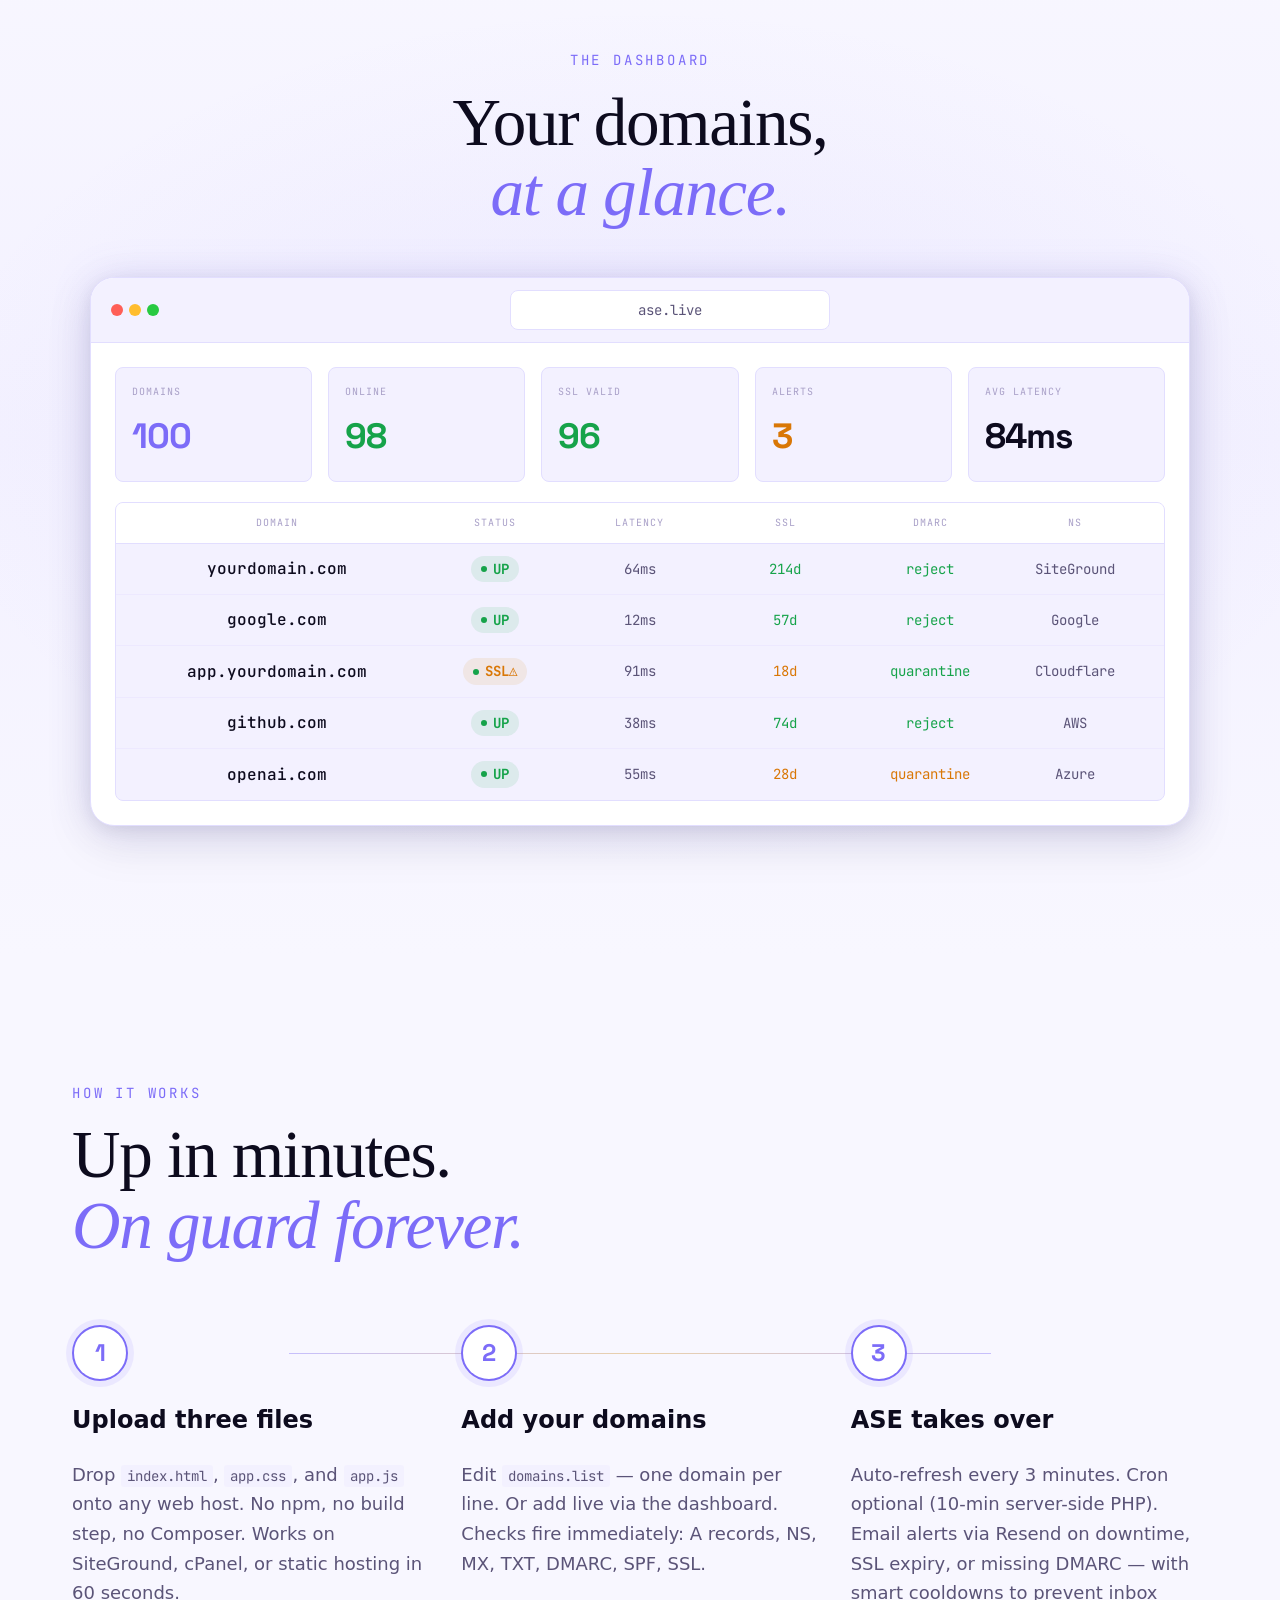
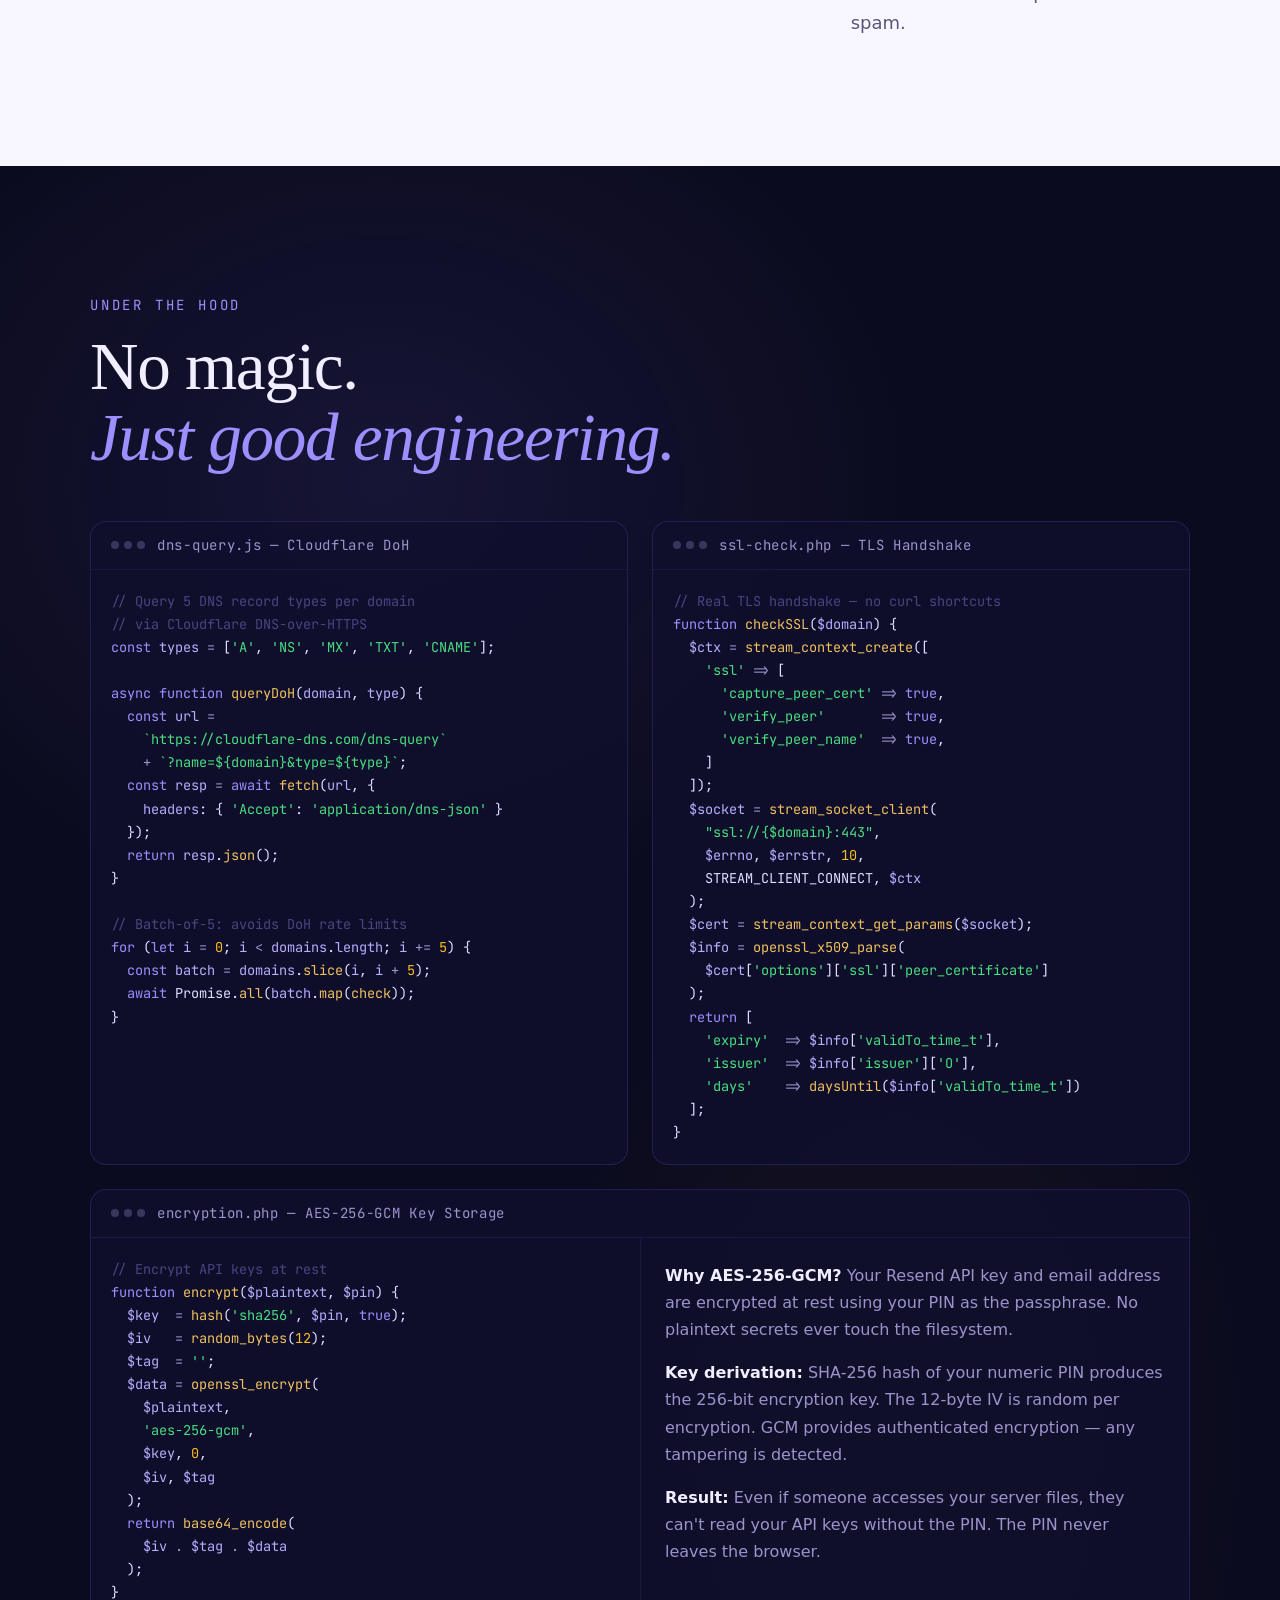
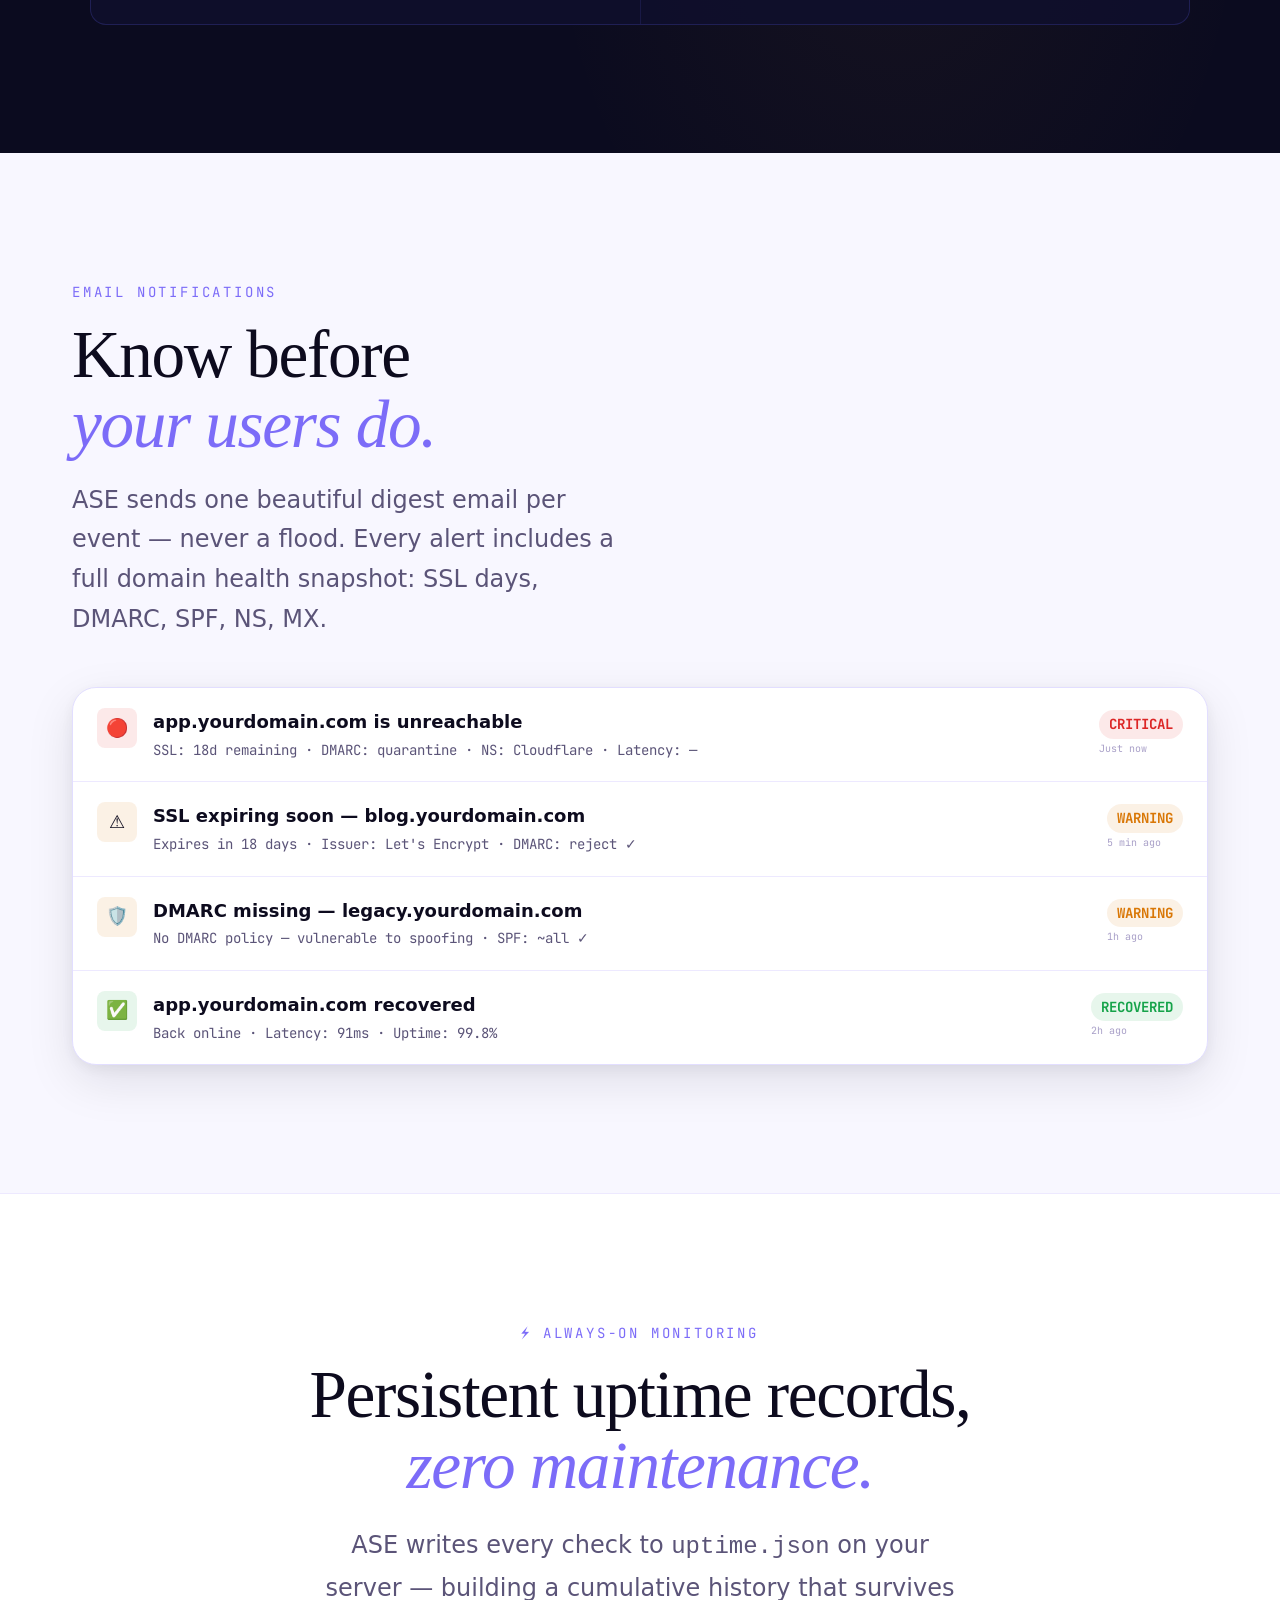
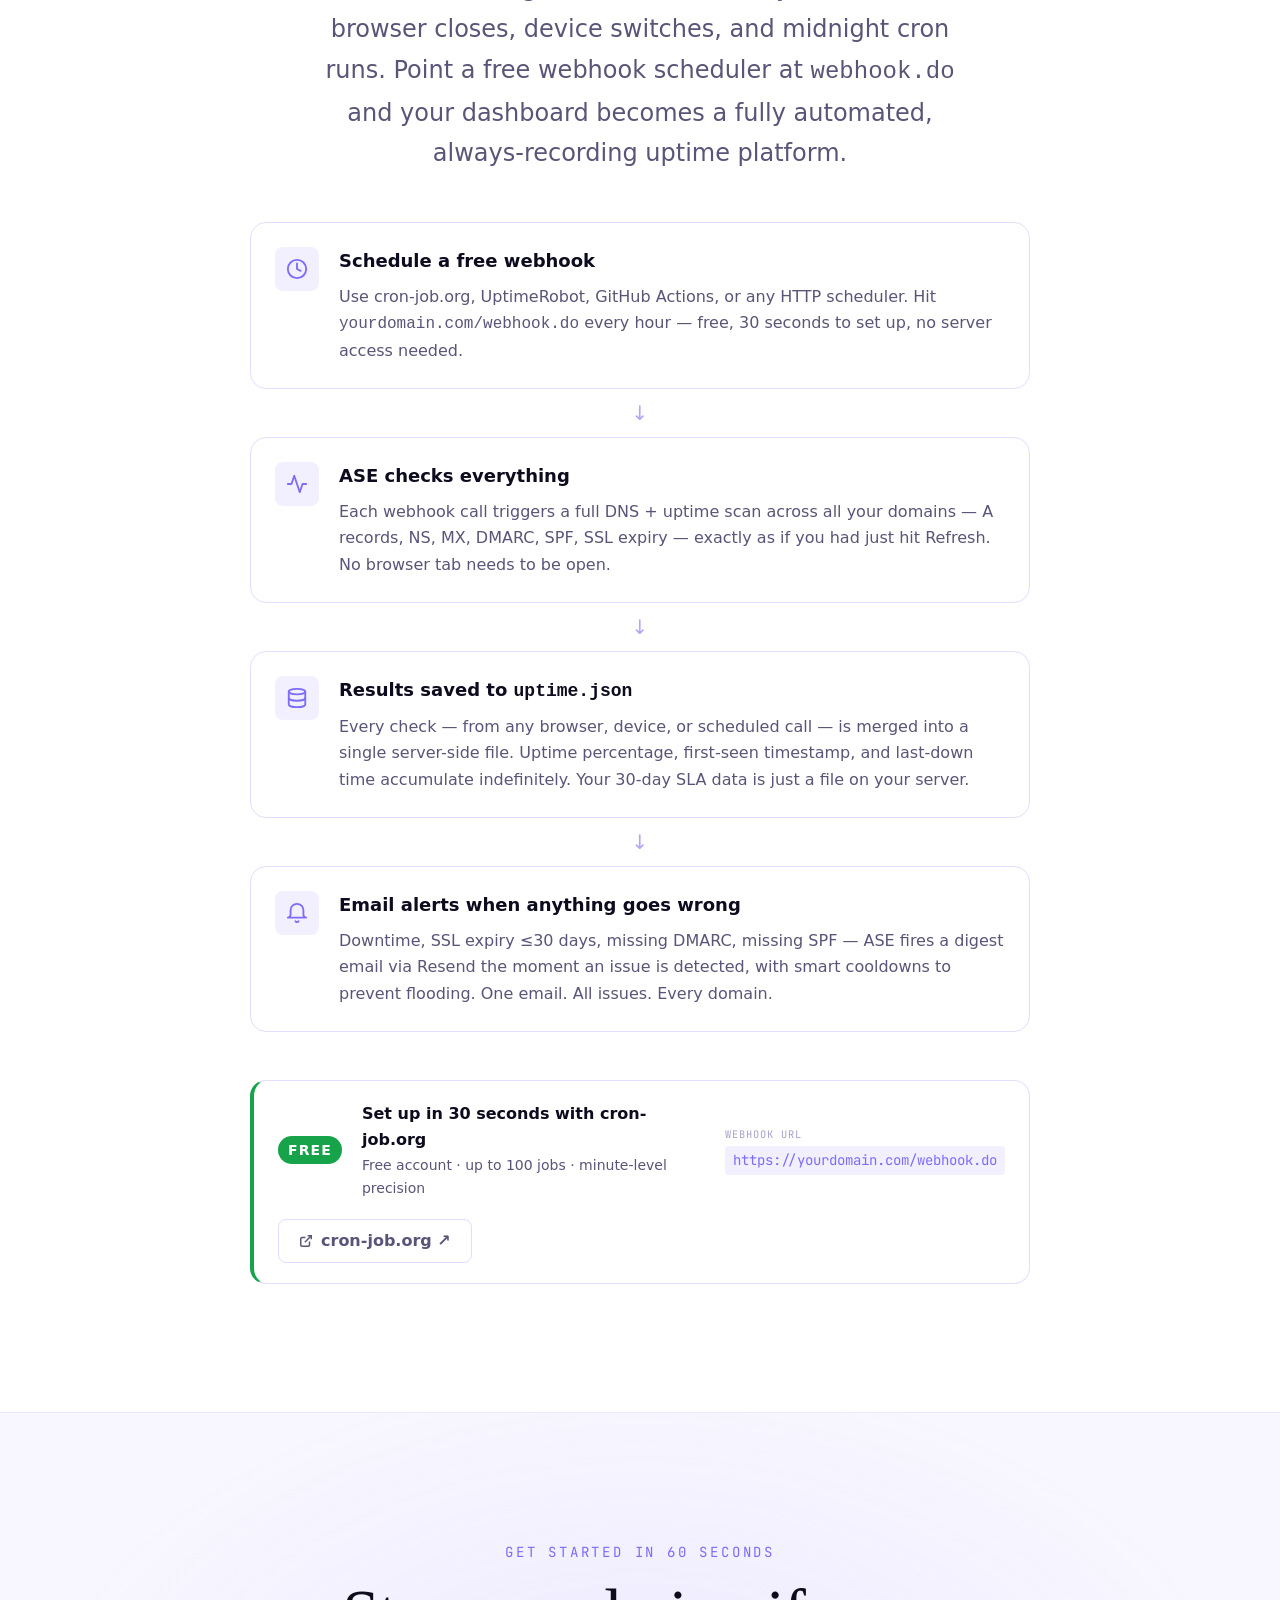
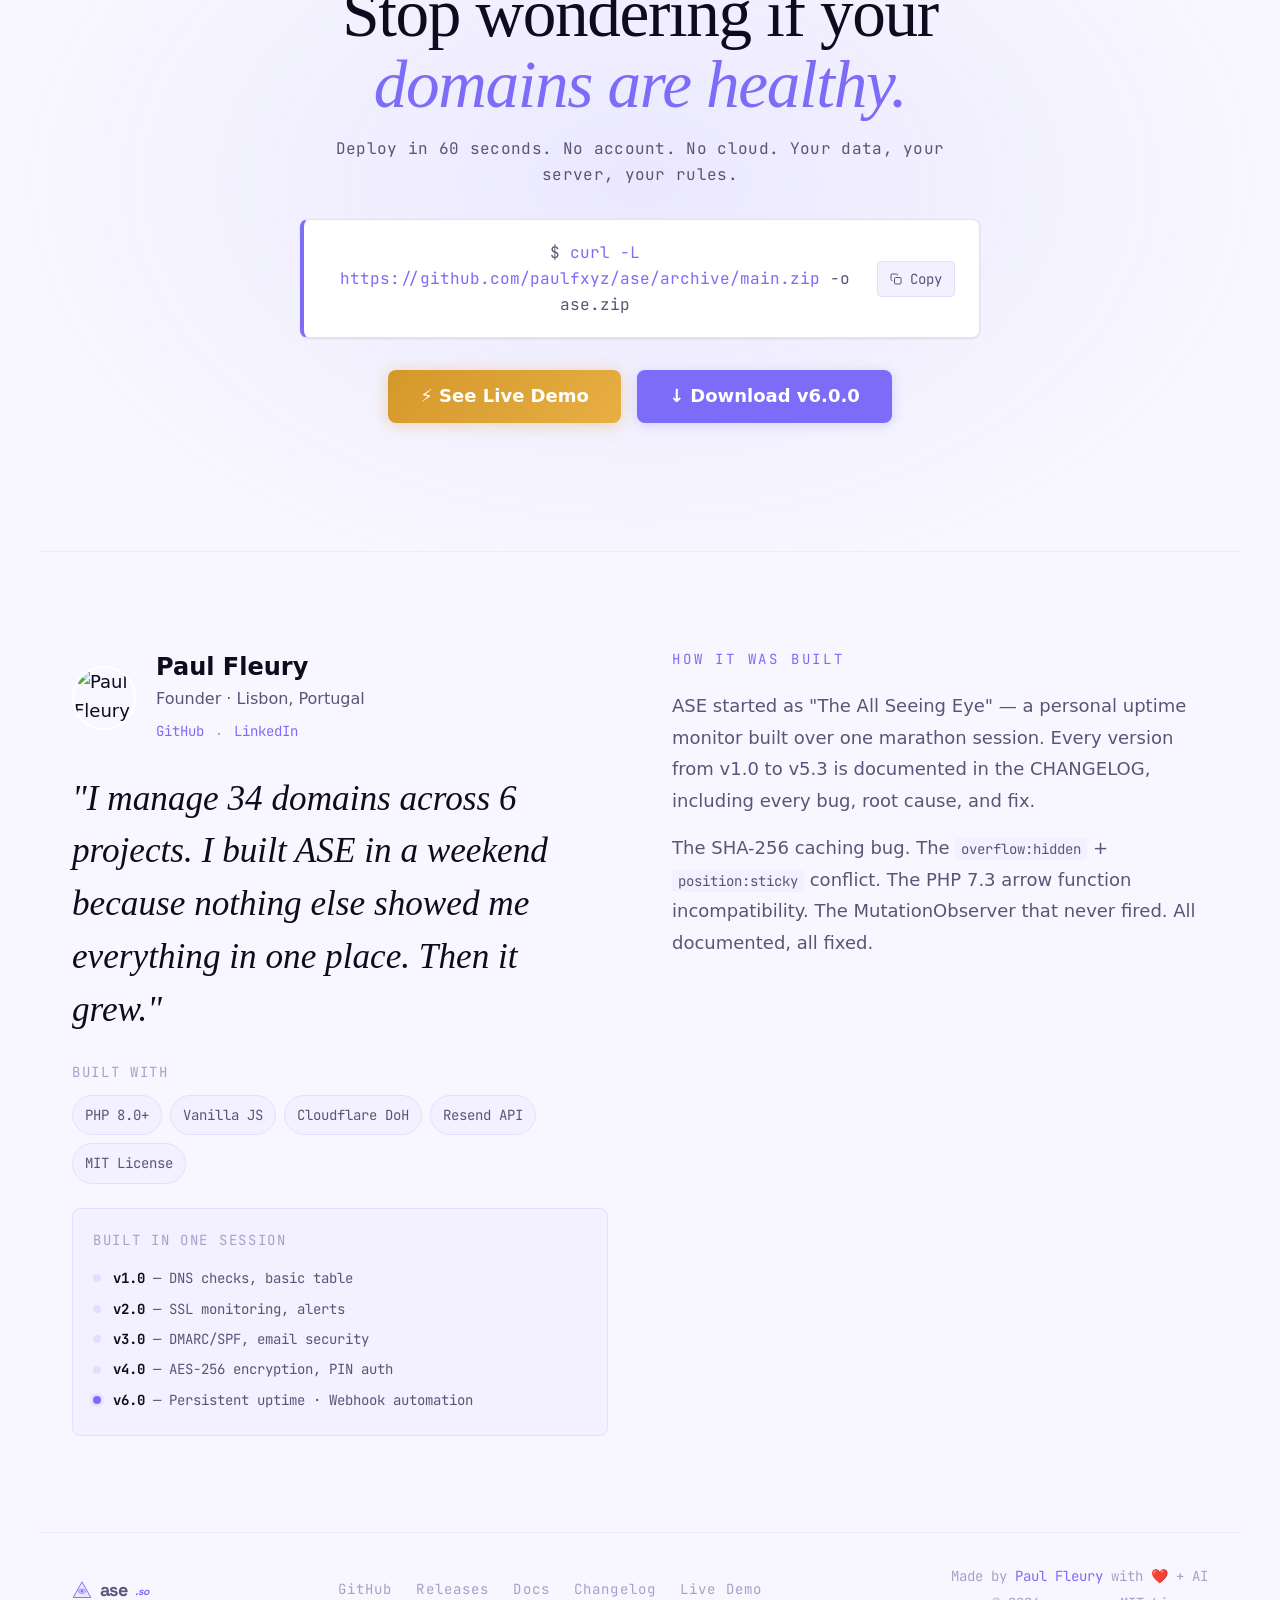
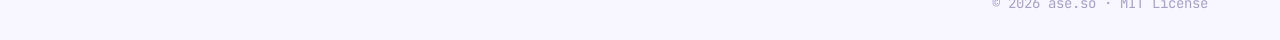
==== commit d687fb61: "feat: All-Seeing Eye logo — illuminati pyramid + eye in nav, hero, footer, favicon, PIN screen" ====
--- a/landing.html
+++ b/landing.html
@@ -11,11 +11,11 @@
 
 <!-- Favicons & App Icons -->
 <!-- SVG favicon — scales perfectly at all sizes -->
-<link rel="icon" type="image/svg+xml" href="data:image/svg+xml,%3Csvg xmlns='http://www.w3.org/2000/svg' viewBox='0 0 32 32'%3E%3Crect width='32' height='32' rx='8' fill='%237C6CF8'/%3E%3Ccircle cx='16' cy='16' r='8' stroke='white' stroke-width='1.5' fill='none'/%3E%3Cellipse cx='16' cy='16' rx='13' ry='4.5' stroke='white' stroke-width='1.1' fill='none' transform='rotate(-20 16 16)' opacity='0.8'/%3E%3Ccircle cx='16' cy='16' r='3' fill='white'/%3E%3C/svg%3E">
+<link rel="icon" type="image/svg+xml" href="data:image/svg+xml,<svg xmlns='http://www.w3.org/2000/svg' viewBox='0 0 32 32'><rect width='32' height='32' rx='7' fill='%230D0B1E'/><polygon points='16,4 28,27 4,27' fill='%237C6CF8' opacity='0.25'/><polygon points='16,4 28,27 4,27' stroke='%237C6CF8' stroke-width='1.5' stroke-linejoin='round' fill='none'/><line x1='9' y1='19' x2='23' y2='19' stroke='%23F0C060' stroke-width='0.8' opacity='0.6'/><ellipse cx='16' cy='14' rx='5' ry='3.2' fill='white' opacity='0.9'/><circle cx='16' cy='14' r='2.2' fill='%237C6CF8'/><circle cx='16' cy='14' r='1.1' fill='%230D0B1E'/><circle cx='15' cy='13.2' r='0.6' fill='white' opacity='0.9'/></svg>">
 <!-- PNG fallback for legacy browsers -->
 <link rel="alternate icon" type="image/png" sizes="32x32" href="[data-uri]">
 <!-- Apple Touch Icon -->
-<link rel="apple-touch-icon" sizes="180x180" href="data:image/svg+xml,%3Csvg xmlns='http://www.w3.org/2000/svg' viewBox='0 0 180 180'%3E%3Crect width='180' height='180' rx='40' fill='%237C6CF8'/%3E%3Ccircle cx='90' cy='90' r='50' stroke='white' stroke-width='6' fill='none'/%3E%3Cellipse cx='90' cy='90' rx='80' ry='28' stroke='white' stroke-width='5' fill='none' transform='rotate(-20 90 90)' opacity='0.8'/%3E%3Ccircle cx='90' cy='90' r='16' fill='white'/%3E%3C/svg%3E">
+<link rel="apple-touch-icon" sizes="180x180" href="data:image/svg+xml,<svg xmlns='http://www.w3.org/2000/svg' viewBox='0 0 180 180'><rect width='180' height='180' rx='40' fill='%230D0B1E'/><polygon points='90,20 164,156 16,156' fill='%237C6CF8' opacity='0.25'/><polygon points='90,20 164,156 16,156' stroke='%237C6CF8' stroke-width='4' stroke-linejoin='round' fill='none'/><line x1='50' y1='108' x2='130' y2='108' stroke='%23F0C060' stroke-width='2' opacity='0.5'/><ellipse cx='90' cy='78' rx='28' ry='18' fill='white' opacity='0.92'/><circle cx='90' cy='78' r='14' fill='%237C6CF8'/><circle cx='90' cy='78' r='7' fill='%230D0B1E'/><circle cx='85' cy='73' r='4' fill='white' opacity='0.9'/></svg>">
 <!-- PWA / manifest color -->
 <meta name="apple-mobile-web-app-capable" content="yes">
 <meta name="apple-mobile-web-app-status-bar-style" content="default">
@@ -1917,20 +1917,29 @@
 <nav>
   <div class="nav-inner">
     <a href="/" class="nav-logo">
-      <!-- ASE logo: winged M -->
+      <!-- ASE All-Seeing Eye icon -->
       <svg class="nav-logo-icon" viewBox="0 0 32 32" fill="none" aria-label="ASE">
-        <circle cx="16" cy="16" r="14" stroke="currentColor" stroke-width="1.5" opacity="0.3"/>
-        <circle cx="16" cy="16" r="10" stroke="currentColor" stroke-width="1.5" opacity="0.5"/>
-        <!-- Planet ring -->
-        <ellipse cx="16" cy="16" rx="14" ry="5" stroke="currentColor" stroke-width="1.2"
-                 transform="rotate(-20 16 16)" opacity="0.6"/>
-        <!-- Wings -->
-        <path d="M7 12 C3 10 2 7 5 6 C7 5 9 7 10 9" stroke="currentColor" stroke-width="1.5"
-              stroke-linecap="round" fill="none"/>
-        <path d="M25 12 C29 10 30 7 27 6 C25 5 23 7 22 9" stroke="currentColor" stroke-width="1.5"
-              stroke-linecap="round" fill="none"/>
-        <!-- Center dot -->
-        <circle cx="16" cy="16" r="3" fill="currentColor"/>
+        <!-- Pyramid -->
+        <polygon points="16,3 30,26 2,26" stroke="currentColor" stroke-width="1.5"
+                 stroke-linejoin="round" fill="currentColor" opacity="0.12"/>
+        <polygon points="16,3 30,26 2,26" stroke="currentColor" stroke-width="1.5"
+                 stroke-linejoin="round" fill="none"/>
+        <!-- Capstone gap / floating top -->
+        <line x1="9.5" y1="19" x2="22.5" y2="19" stroke="currentColor" stroke-width="1"
+              opacity="0.5"/>
+        <!-- Eye - iris -->
+        <ellipse cx="16" cy="19" rx="5" ry="3.5" stroke="currentColor" stroke-width="1.2"
+                 fill="currentColor" opacity="0.15"/>
+        <ellipse cx="16" cy="19" rx="5" ry="3.5" stroke="currentColor" stroke-width="1.2"
+                 fill="none"/>
+        <!-- Eye - pupil -->
+        <circle cx="16" cy="19" r="2" fill="currentColor"/>
+        <!-- Rays -->
+        <line x1="16" y1="14.5" x2="16" y2="13" stroke="currentColor" stroke-width="1" opacity="0.6"/>
+        <line x1="19.5" y1="15.5" x2="20.5" y2="14.3" stroke="currentColor" stroke-width="1" opacity="0.6"/>
+        <line x1="12.5" y1="15.5" x2="11.5" y2="14.3" stroke="currentColor" stroke-width="1" opacity="0.6"/>
+        <line x1="21" y1="19" x2="22.5" y2="19" stroke="currentColor" stroke-width="1" opacity="0.6"/>
+        <line x1="11" y1="19" x2="9.5" y2="19" stroke="currentColor" stroke-width="1" opacity="0.6"/>
       </svg>
       <span class="nav-logo-wordmark"><span class="logo-ase">ase</span><span class="logo-tld">.so</span></span>
     </a>
@@ -2024,60 +2033,107 @@
 
   <div class="hero-inner">
 
-    <!-- ASE planet SVG with rotating ring -->
+    <!-- ASE All-Seeing Eye hero -->
     <svg class="hero-planet" viewBox="0 0 180 180" fill="none" aria-hidden="true">
-      <!-- Planet body -->
       <defs>
-        <radialGradient id="planet-grad" cx="40%" cy="35%" r="60%">
+        <radialGradient id="eye-grad" cx="50%" cy="45%" r="55%">
           <stop offset="0%"   stop-color="#A396FF"/>
-          <stop offset="50%"  stop-color="#7C6CF8"/>
+          <stop offset="60%"  stop-color="#7C6CF8"/>
           <stop offset="100%" stop-color="#3D2FB0"/>
         </radialGradient>
-        <radialGradient id="ring-grad" cx="50%" cy="50%" r="50%">
-          <stop offset="0%"  stop-color="#F0C060" stop-opacity="0.8"/>
-          <stop offset="100%" stop-color="#D4972A" stop-opacity="0.3"/>
+        <radialGradient id="iris-grad" cx="40%" cy="35%" r="65%">
+          <stop offset="0%"   stop-color="#C4B8FF"/>
+          <stop offset="100%" stop-color="#5A4BD1"/>
         </radialGradient>
-        <filter id="glow">
-          <feGaussianBlur stdDeviation="3" result="blur"/>
+        <filter id="glow-eye">
+          <feGaussianBlur stdDeviation="4" result="blur"/>
+          <feMerge><feMergeNode in="blur"/><feMergeNode in="SourceGraphic"/></feMerge>
+        </filter>
+        <filter id="ray-glow">
+          <feGaussianBlur stdDeviation="2" result="blur"/>
           <feMerge><feMergeNode in="blur"/><feMergeNode in="SourceGraphic"/></feMerge>
         </filter>
       </defs>
 
-      <!-- Orbital ring (back) — with slow rotation -->
-      <g style="transform-origin: 90px 90px; animation: ring-spin 45s linear infinite;">
-        <ellipse cx="90" cy="90" rx="76" ry="22" stroke="url(#ring-grad)" stroke-width="4"
-                 fill="none" opacity="0.5"/>
-      </g>
-
-      <!-- Planet sphere -->
-      <circle cx="90" cy="90" r="52" fill="url(#planet-grad)" filter="url(#glow)"/>
-
-      <!-- Surface detail (subtle lines) -->
-      <ellipse cx="90" cy="90" rx="52" ry="18" stroke="rgba(255,255,255,0.08)" stroke-width="1" fill="none"/>
-      <ellipse cx="90" cy="90" rx="52" ry="32" stroke="rgba(255,255,255,0.05)" stroke-width="1" fill="none"/>
-
-      <!-- Highlight shine -->
-      <ellipse cx="76" cy="72" rx="18" ry="12" fill="rgba(255,255,255,0.12)" transform="rotate(-15 76 72)"/>
-
-      <!-- Orbital ring (front) -->
-      <path d="M 14 90 Q 90 68 166 90" stroke="url(#ring-grad)" stroke-width="4"
-            fill="none" opacity="0.8" stroke-linecap="round"/>
-
-      <!-- Wings -->
-      <path d="M 34 72 C 12 62 6 46 18 42 C 28 38 36 48 40 58"
-            stroke="#F0C060" stroke-width="2.5" stroke-linecap="round" fill="none" opacity="0.8"/>
-      <path d="M 36 72 C 22 66 18 58 24 54" stroke="#F0C060" stroke-width="1.5"
-            stroke-linecap="round" fill="none" opacity="0.5"/>
-
-      <path d="M 146 72 C 168 62 174 46 162 42 C 152 38 144 48 140 58"
-            stroke="#F0C060" stroke-width="2.5" stroke-linecap="round" fill="none" opacity="0.8"/>
-      <path d="M 144 72 C 158 66 162 58 156 54" stroke="#F0C060" stroke-width="1.5"
-            stroke-linecap="round" fill="none" opacity="0.5"/>
-
-      <!-- Staff/caduceus hint -->
-      <line x1="90" y1="38" x2="90" y2="25" stroke="#F0C060" stroke-width="2"
+      <!-- Pyramid base shadow -->
+      <ellipse cx="90" cy="162" rx="68" ry="8" fill="#7C6CF8" opacity="0.12"/>
+
+      <!-- Pyramid body (filled, with slight gradient feel) -->
+      <polygon points="90,18 164,154 16,154"
+               fill="url(#eye-grad)" opacity="0.18"/>
+      <!-- Pyramid outline -->
+      <polygon points="90,18 164,154 16,154"
+               stroke="#7C6CF8" stroke-width="2.5" stroke-linejoin="round" fill="none"
+               filter="url(#glow-eye)" opacity="0.9"/>
+
+      <!-- Stone course lines (horizontal, giving pyramid block texture) -->
+      <line x1="38" y1="120" x2="142" y2="120" stroke="#7C6CF8" stroke-width="1" opacity="0.3"/>
+      <line x1="54" y1="100" x2="126" y2="100" stroke="#7C6CF8" stroke-width="1" opacity="0.25"/>
+      <line x1="66" y1="82"  x2="114" y2="82"  stroke="#7C6CF8" stroke-width="1" opacity="0.2"/>
+
+      <!-- Floating capstone gap -->
+      <line x1="64" y1="72" x2="116" y2="72" stroke="#F0C060" stroke-width="1.5" opacity="0.5"
+            stroke-dasharray="4 3"/>
+
+      <!-- Capstone triangle (floating top) -->
+      <polygon points="90,22 113,68 67,68"
+               fill="#7C6CF8" opacity="0.35"/>
+      <polygon points="90,22 113,68 67,68"
+               stroke="#A396FF" stroke-width="1.5" stroke-linejoin="round" fill="none" opacity="0.8"/>
+
+      <!-- Eye socket -->
+      <ellipse cx="90" cy="46" rx="16" ry="11" fill="#1a0a4a" opacity="0.6"/>
+
+      <!-- Eye whites / sclera -->
+      <ellipse cx="90" cy="46" rx="16" ry="11" fill="white" opacity="0.92"/>
+
+      <!-- Iris -->
+      <circle cx="90" cy="46" r="8" fill="url(#iris-grad)"/>
+
+      <!-- Pupil -->
+      <circle cx="90" cy="46" r="4.5" fill="#0D0B1E"/>
+
+      <!-- Pupil glint -->
+      <circle cx="87.5" cy="43.5" r="1.5" fill="white" opacity="0.9"/>
+
+      <!-- Iris detail rings -->
+      <circle cx="90" cy="46" r="8" stroke="white" stroke-width="0.5" fill="none" opacity="0.3"/>
+      <circle cx="90" cy="46" r="6" stroke="white" stroke-width="0.3" fill="none" opacity="0.2"/>
+
+      <!-- Eye outline (lash line) -->
+      <ellipse cx="90" cy="46" rx="16" ry="11" stroke="#7C6CF8" stroke-width="1.5" fill="none"
+               filter="url(#glow-eye)" opacity="0.9"/>
+
+      <!-- Rays emanating from the eye -->
+      <!-- Top -->
+      <line x1="90" y1="32" x2="90" y2="24" stroke="#F0C060" stroke-width="1.8"
+            stroke-linecap="round" opacity="0.9" filter="url(#ray-glow)"/>
+      <!-- Top-left -->
+      <line x1="76" y1="36" x2="70" y2="29" stroke="#F0C060" stroke-width="1.5"
+            stroke-linecap="round" opacity="0.75"/>
+      <!-- Top-right -->
+      <line x1="104" y1="36" x2="110" y2="29" stroke="#F0C060" stroke-width="1.5"
+            stroke-linecap="round" opacity="0.75"/>
+      <!-- Left -->
+      <line x1="72" y1="46" x2="63" y2="46" stroke="#F0C060" stroke-width="1.5"
+            stroke-linecap="round" opacity="0.7"/>
+      <!-- Right -->
+      <line x1="108" y1="46" x2="117" y2="46" stroke="#F0C060" stroke-width="1.5"
+            stroke-linecap="round" opacity="0.7"/>
+      <!-- Bottom-left -->
+      <line x1="78" y1="55" x2="72" y2="62" stroke="#F0C060" stroke-width="1.2"
+            stroke-linecap="round" opacity="0.55"/>
+      <!-- Bottom-right -->
+      <line x1="102" y1="55" x2="108" y2="62" stroke="#F0C060" stroke-width="1.2"
+            stroke-linecap="round" opacity="0.55"/>
+
+      <!-- Gold accent: base line of pyramid -->
+      <line x1="16" y1="154" x2="164" y2="154" stroke="#F0C060" stroke-width="2"
             stroke-linecap="round" opacity="0.6"/>
-      <circle cx="90" cy="22" r="4" fill="#F0C060" opacity="0.8"/>
+
+      <!-- Eye glow aura -->
+      <ellipse cx="90" cy="46" rx="22" ry="16" fill="#7C6CF8" opacity="0.08"/>
+
     </svg>
 
     <!-- Eyebrow with v5.3 badge -->
@@ -2771,9 +2827,16 @@
 <footer>
   <div class="footer-logo">
     <svg width="20" height="20" viewBox="0 0 32 32" fill="none" style="color:var(--accent)" aria-hidden="true">
-      <circle cx="16" cy="16" r="8" stroke="currentColor" stroke-width="1.5"/>
-      <ellipse cx="16" cy="16" rx="14" ry="5" stroke="currentColor" stroke-width="1" transform="rotate(-20 16 16)" opacity="0.6"/>
-      <circle cx="16" cy="16" r="3" fill="currentColor"/>
+      <!-- Pyramid -->
+      <polygon points="16,3 30,28 2,28" stroke="currentColor" stroke-width="1.5"
+               stroke-linejoin="round" fill="currentColor" opacity="0.1"/>
+      <polygon points="16,3 30,28 2,28" stroke="currentColor" stroke-width="1.5"
+               stroke-linejoin="round" fill="none"/>
+      <!-- Gap line -->
+      <line x1="8.5" y1="18" x2="23.5" y2="18" stroke="currentColor" stroke-width="0.8" opacity="0.45"/>
+      <!-- Eye -->
+      <ellipse cx="16" cy="18" rx="5.5" ry="3.5" stroke="currentColor" stroke-width="1.2" fill="none"/>
+      <circle cx="16" cy="18" r="2" fill="currentColor"/>
     </svg>
     <span class="logo-ase">ase</span><span class="logo-tld">.so</span>
   </div>
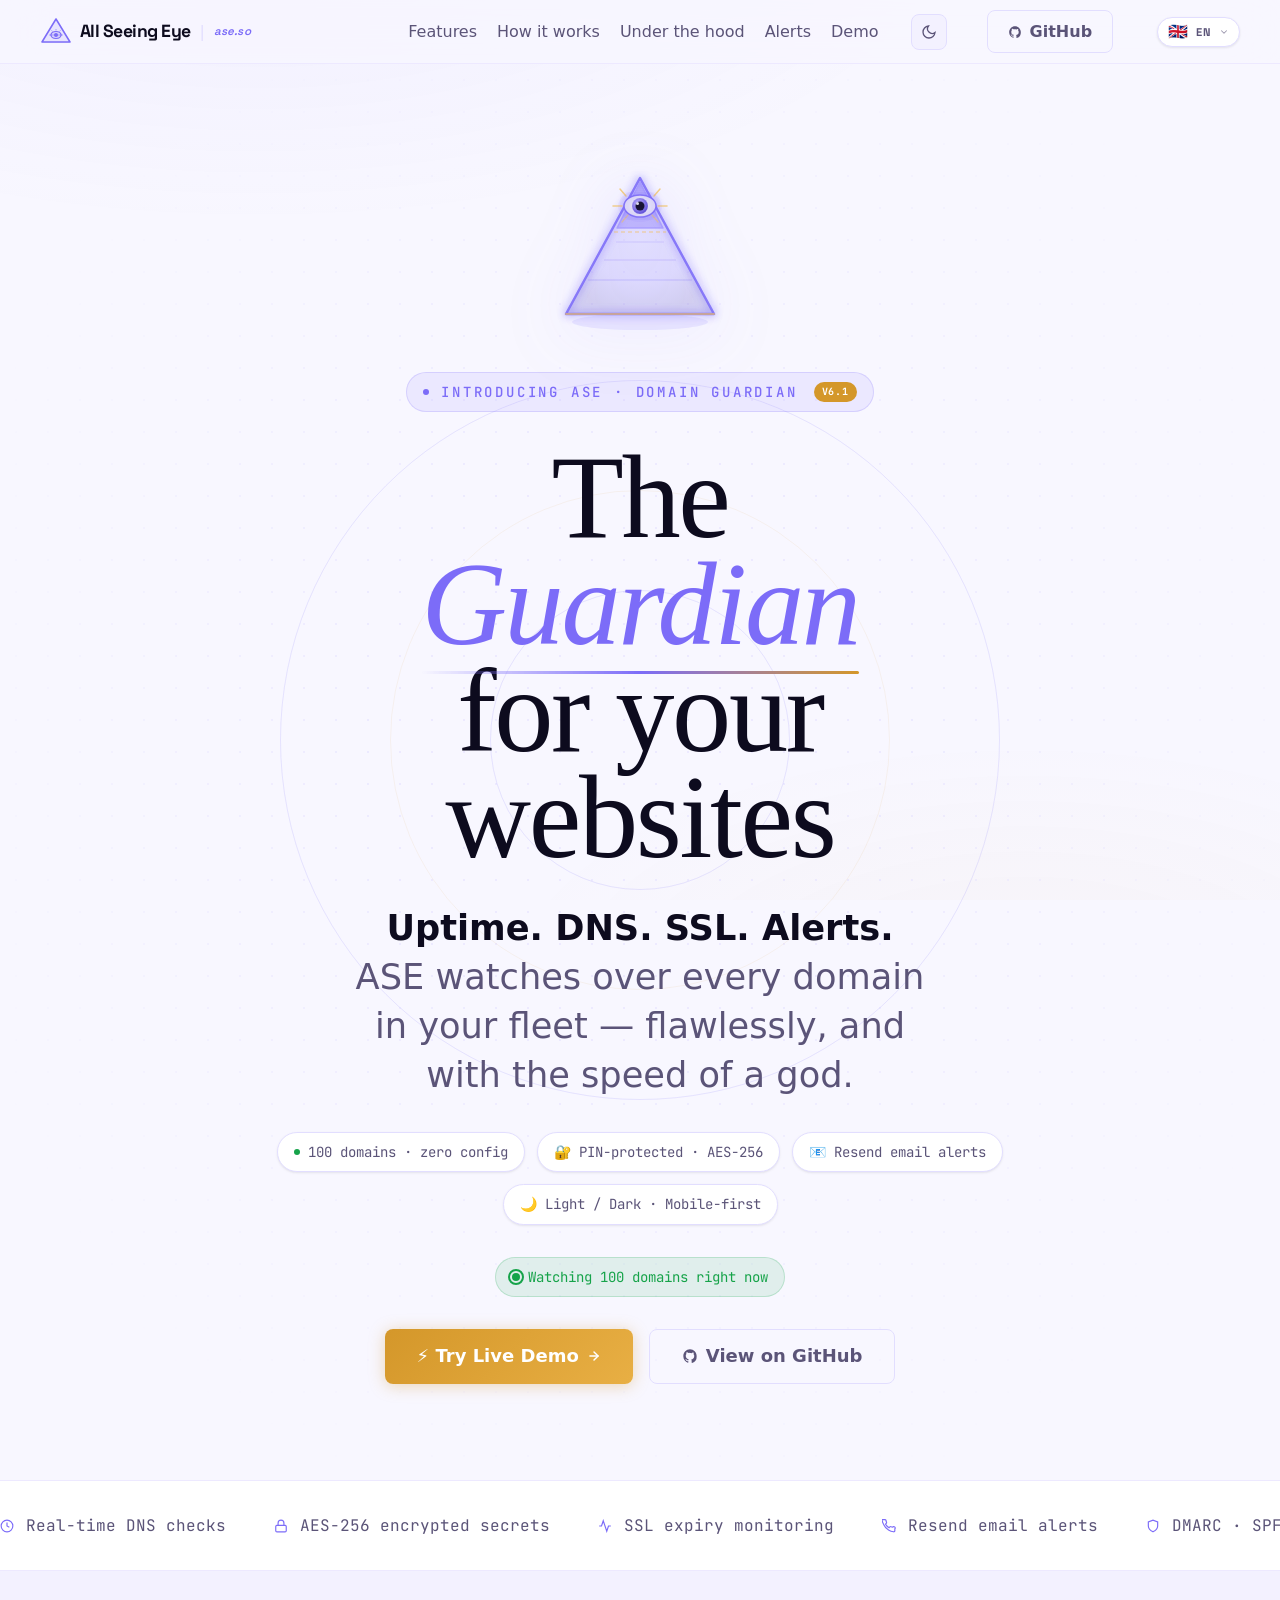
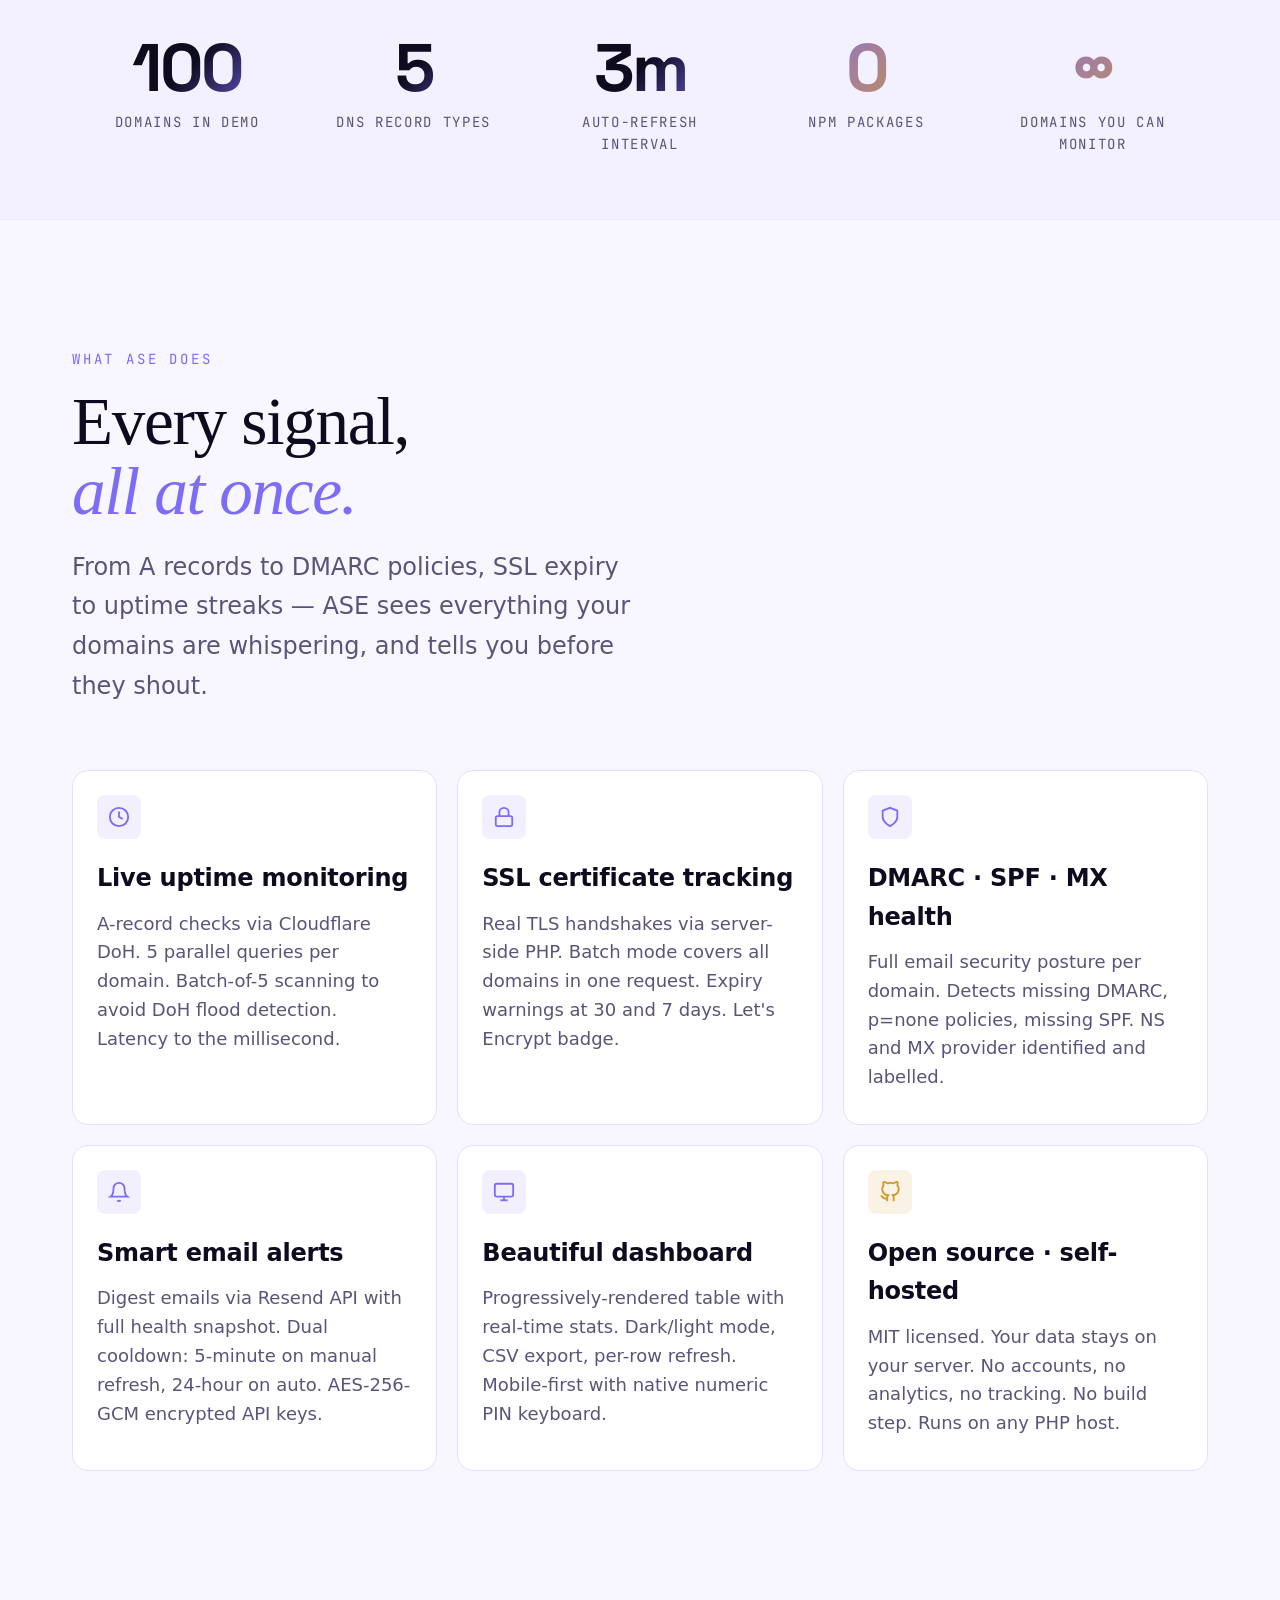
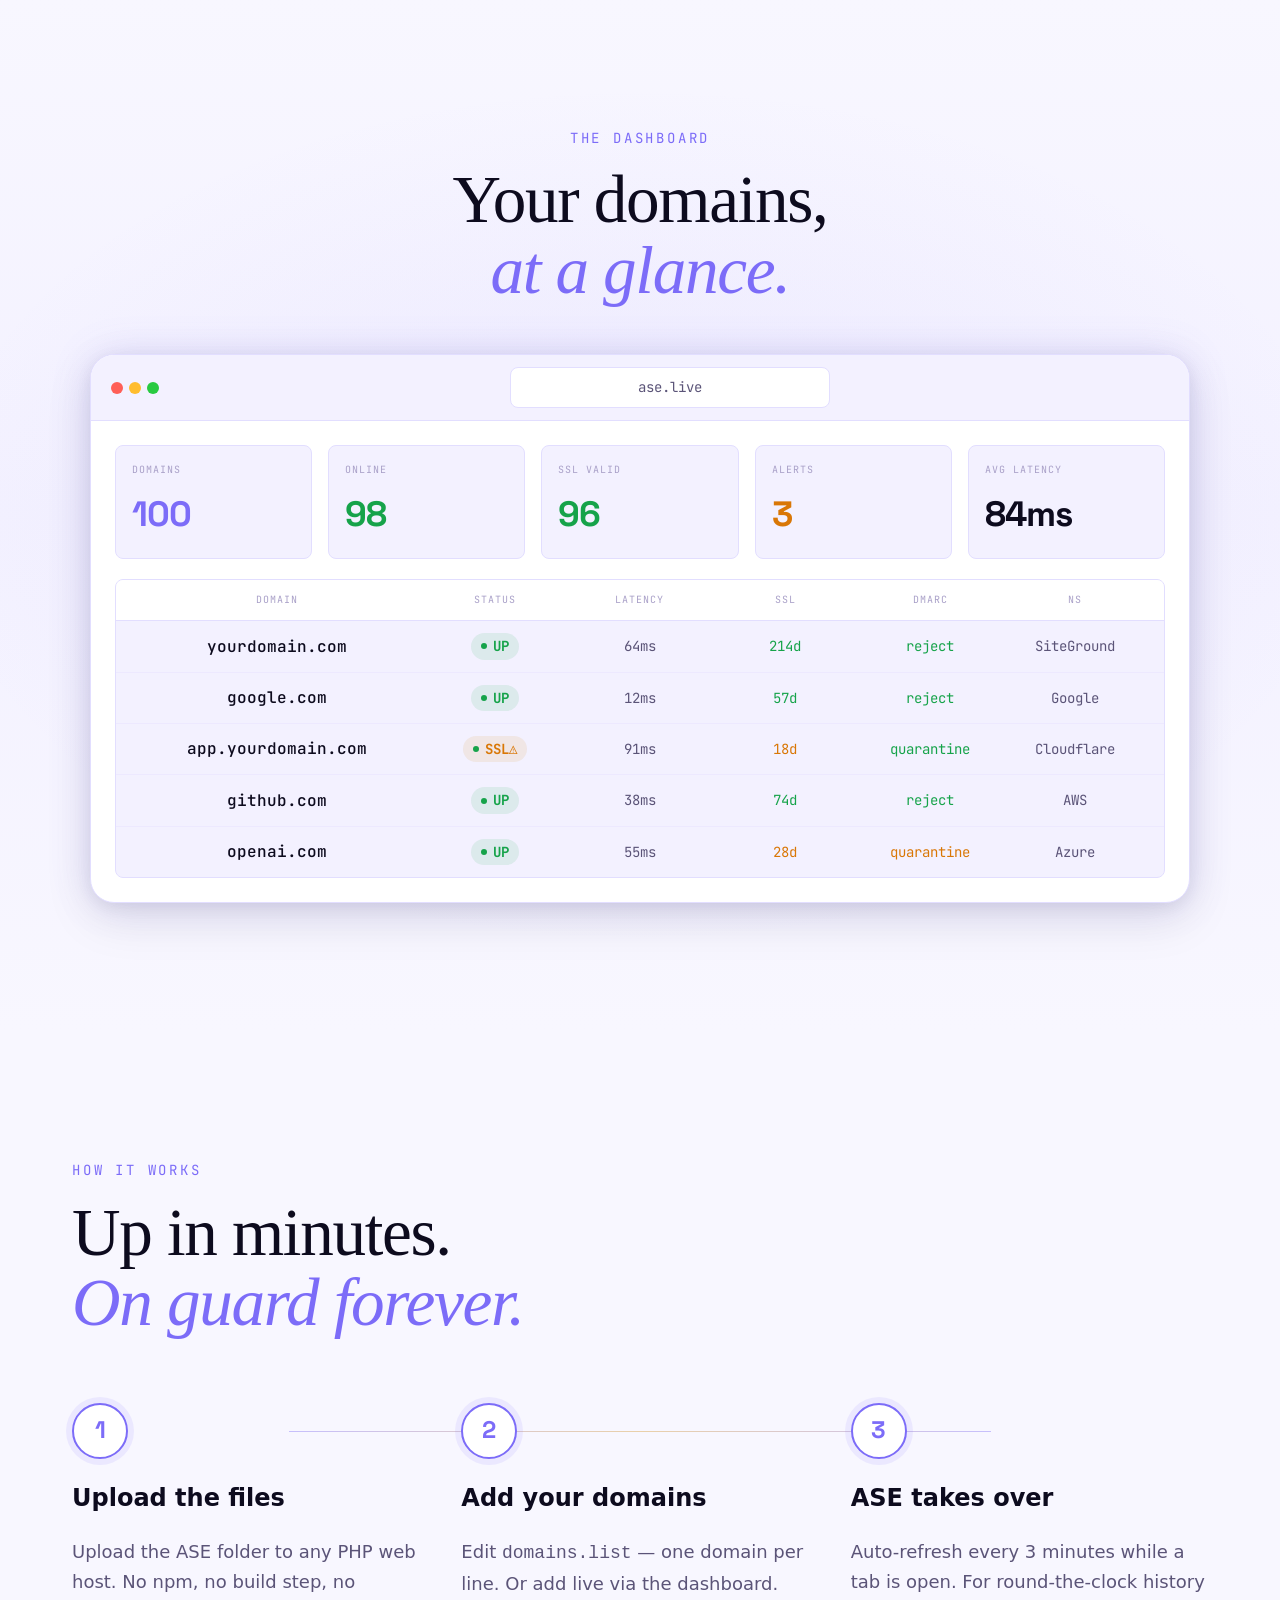
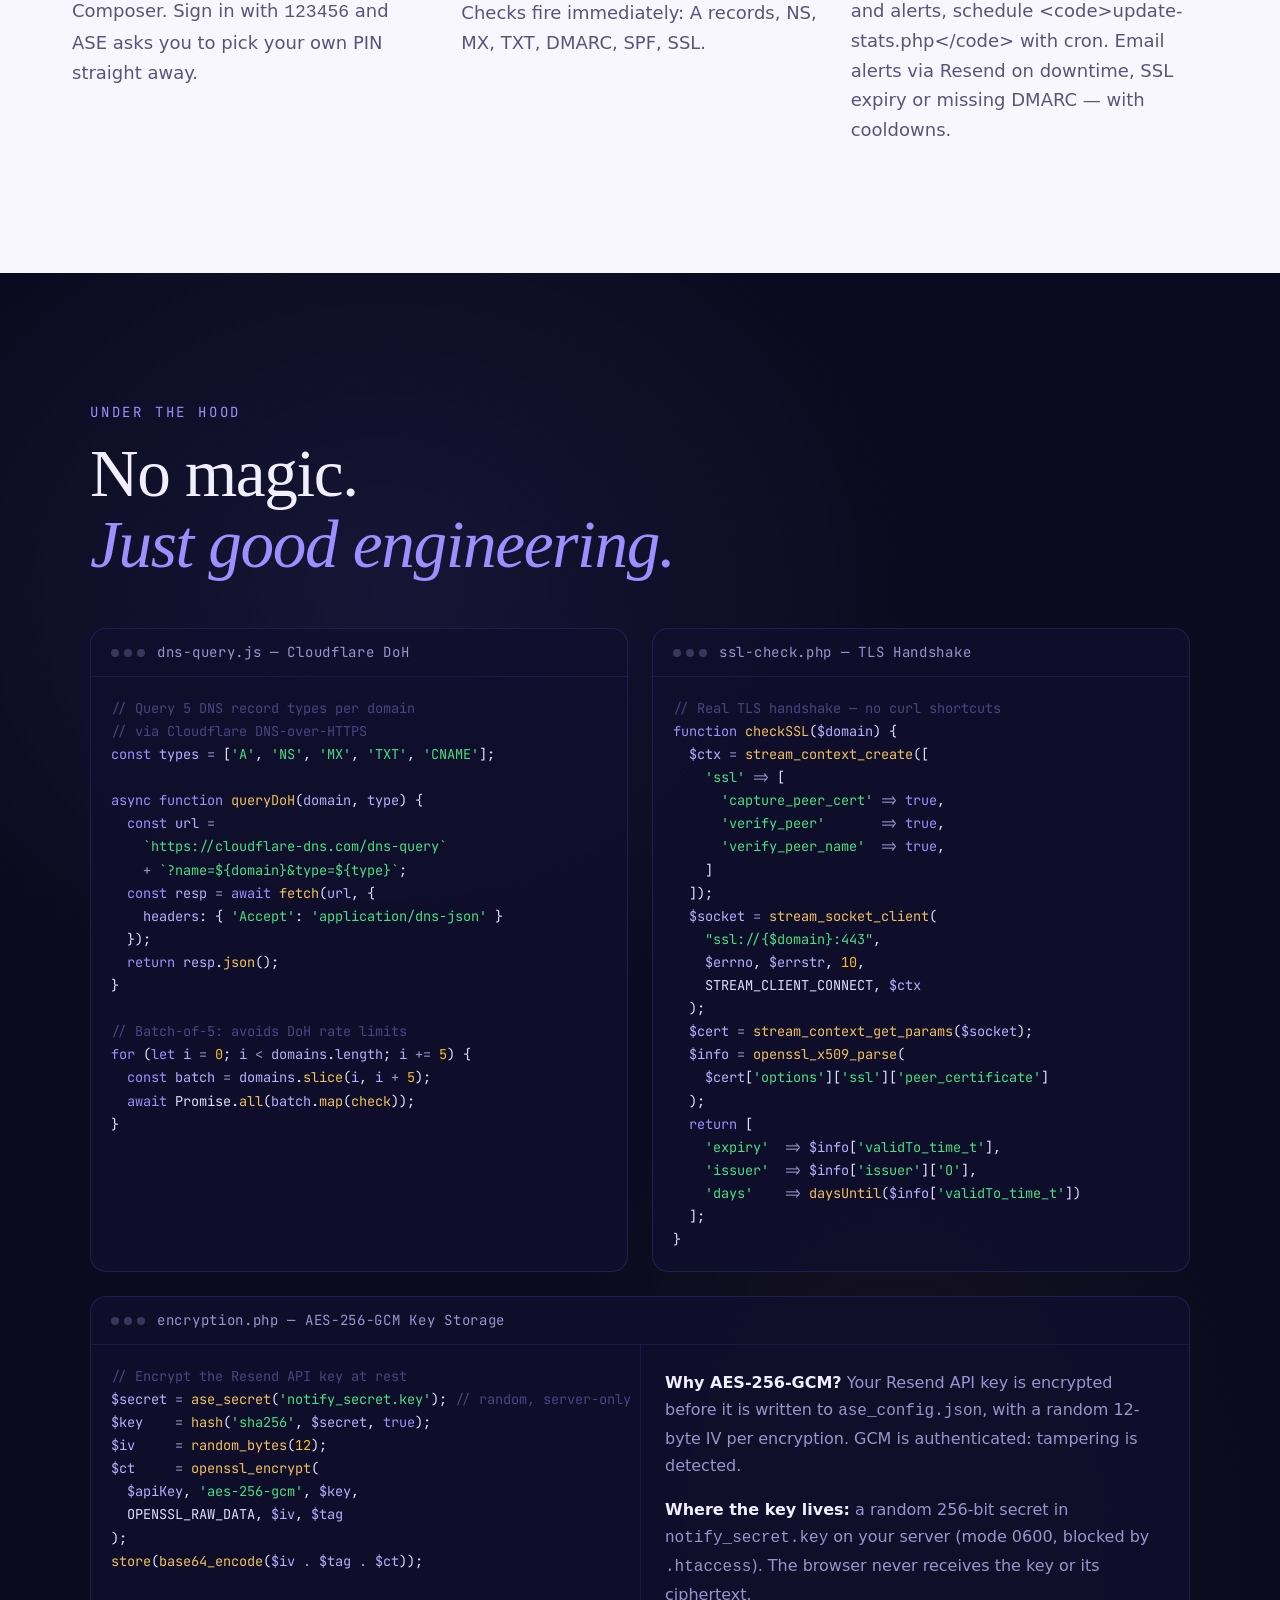
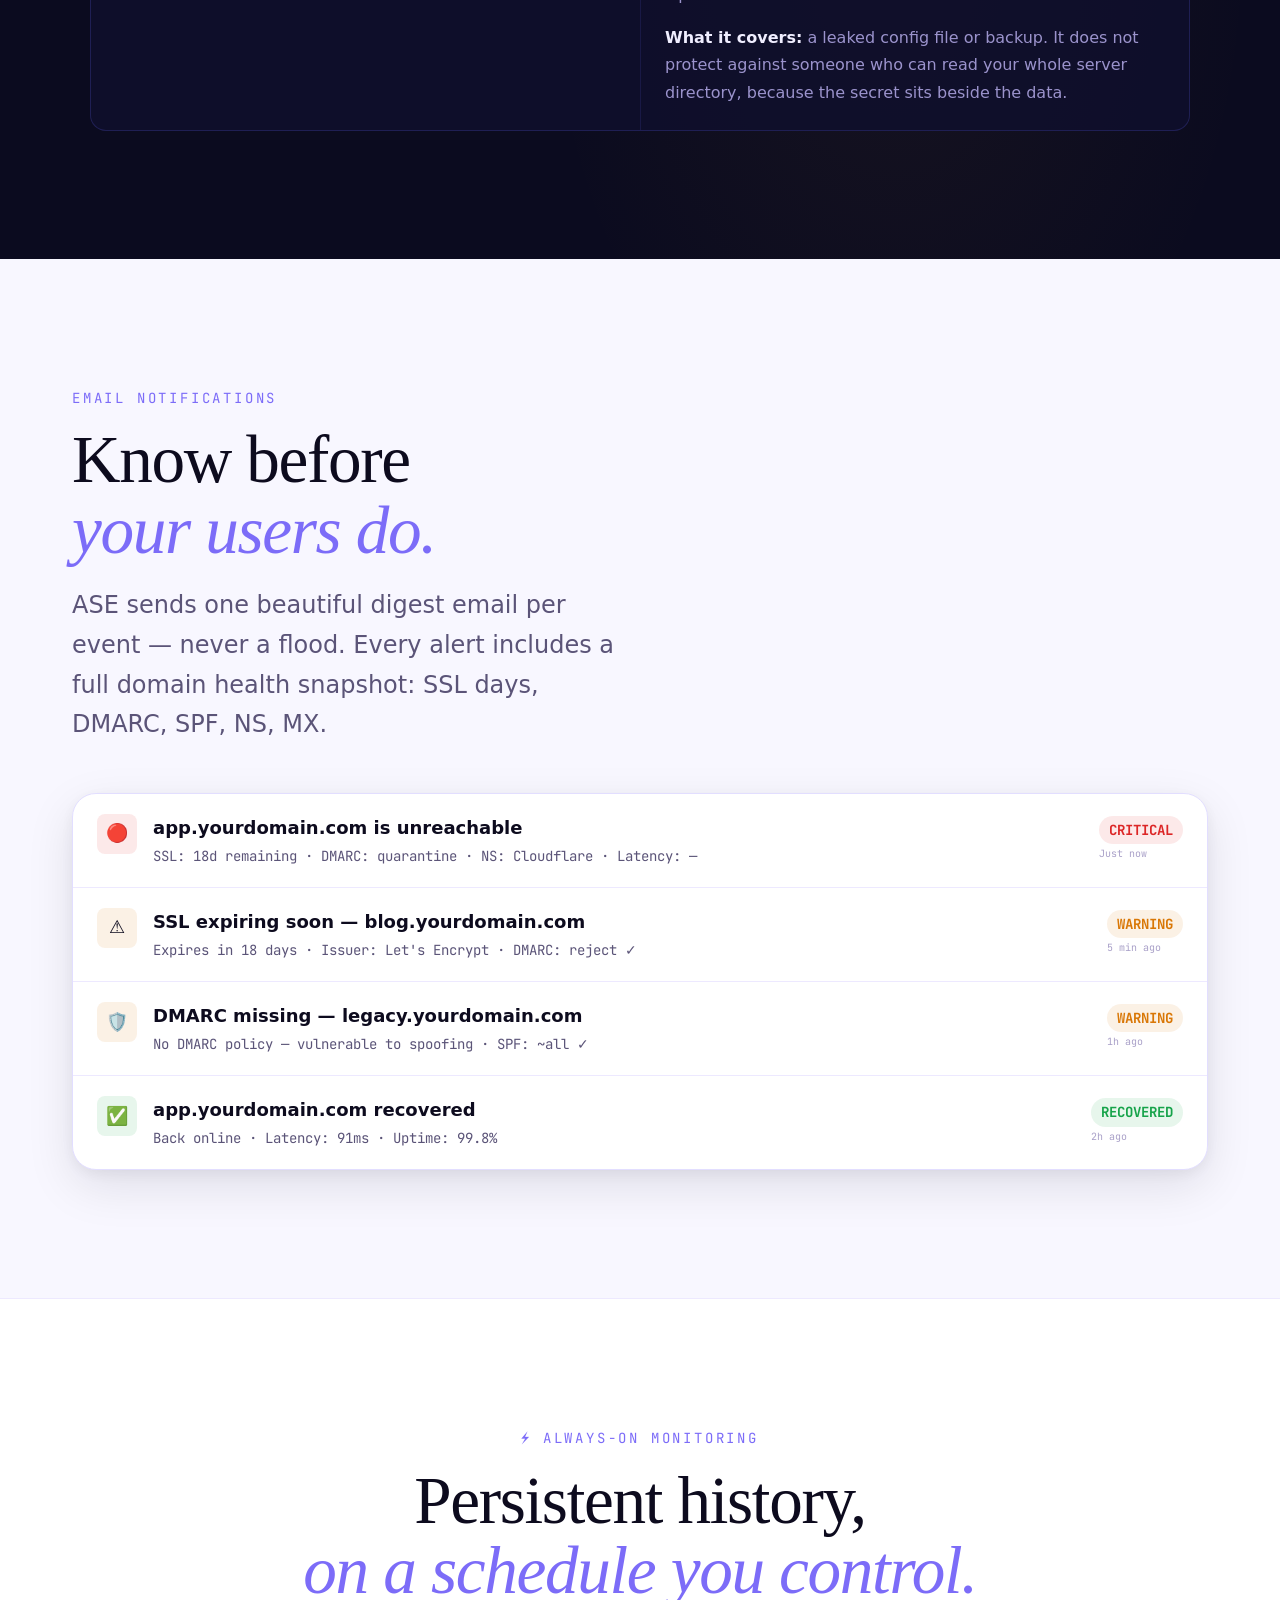
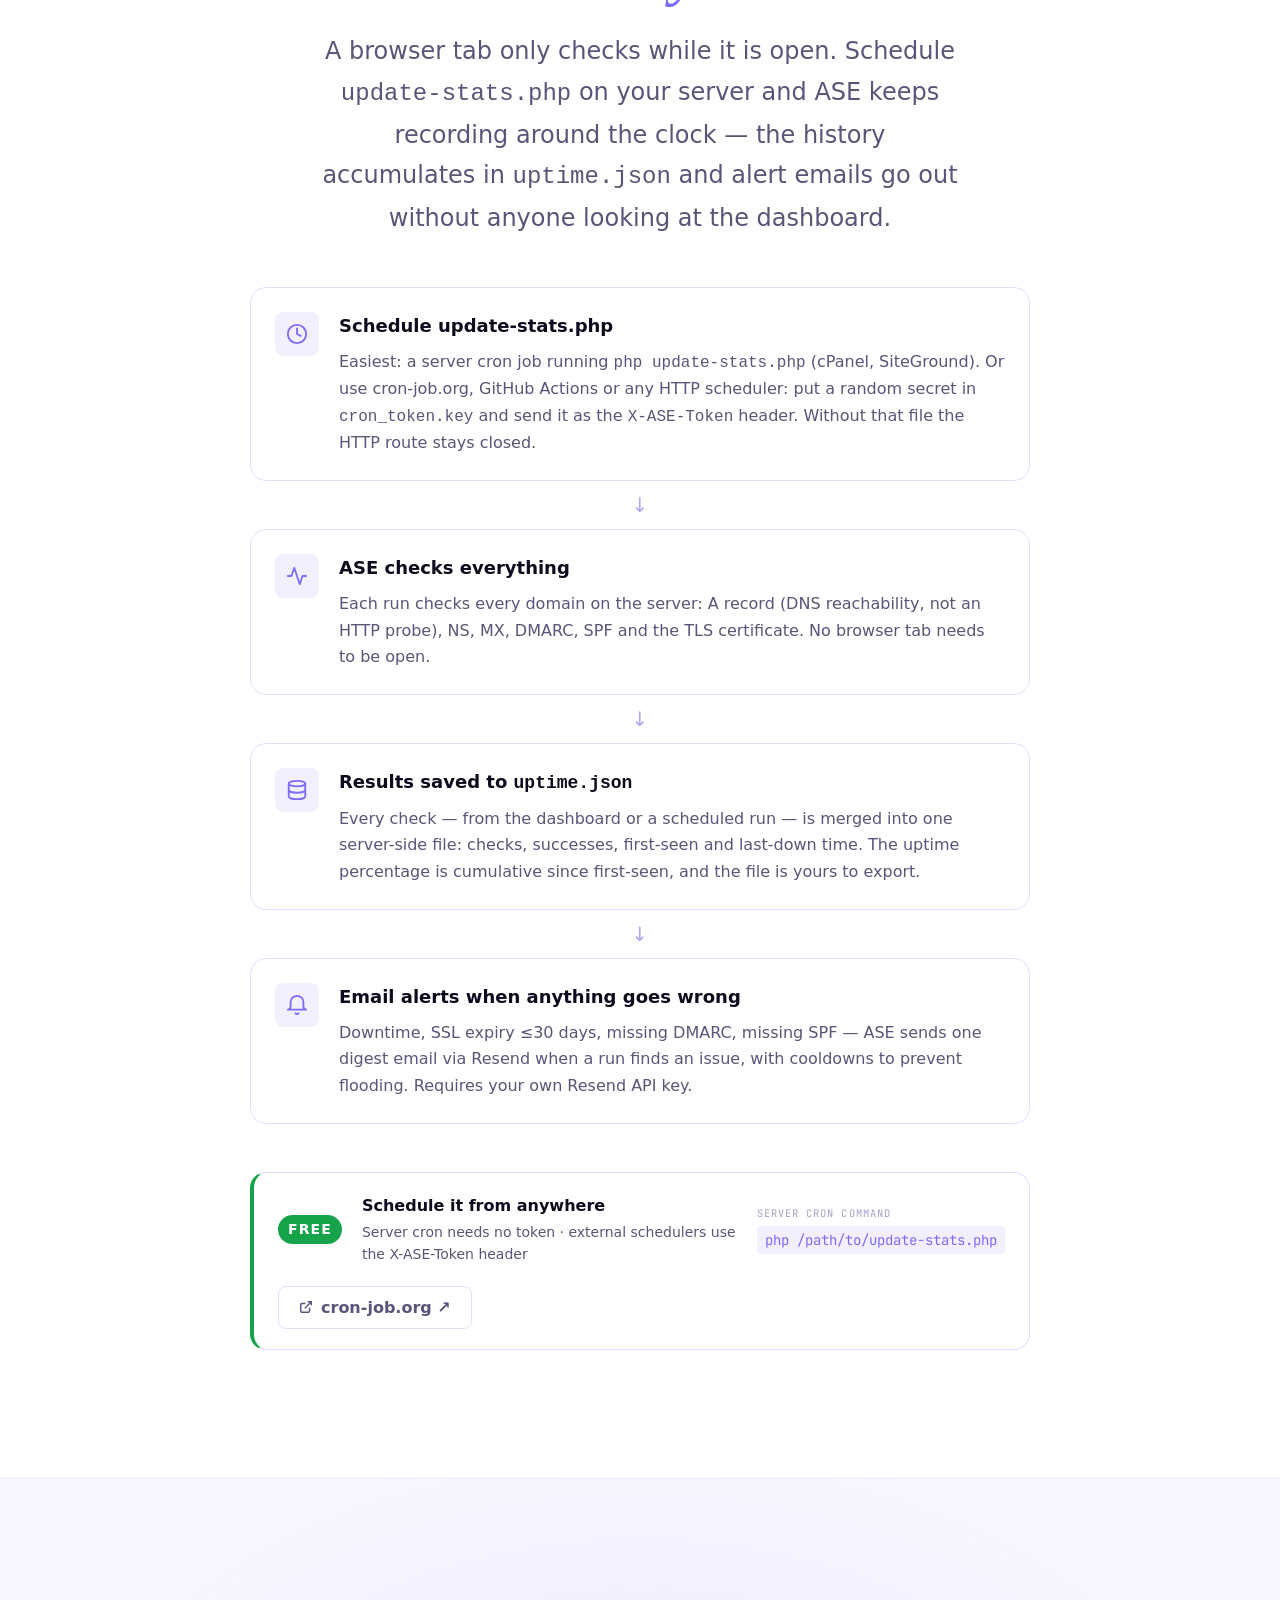
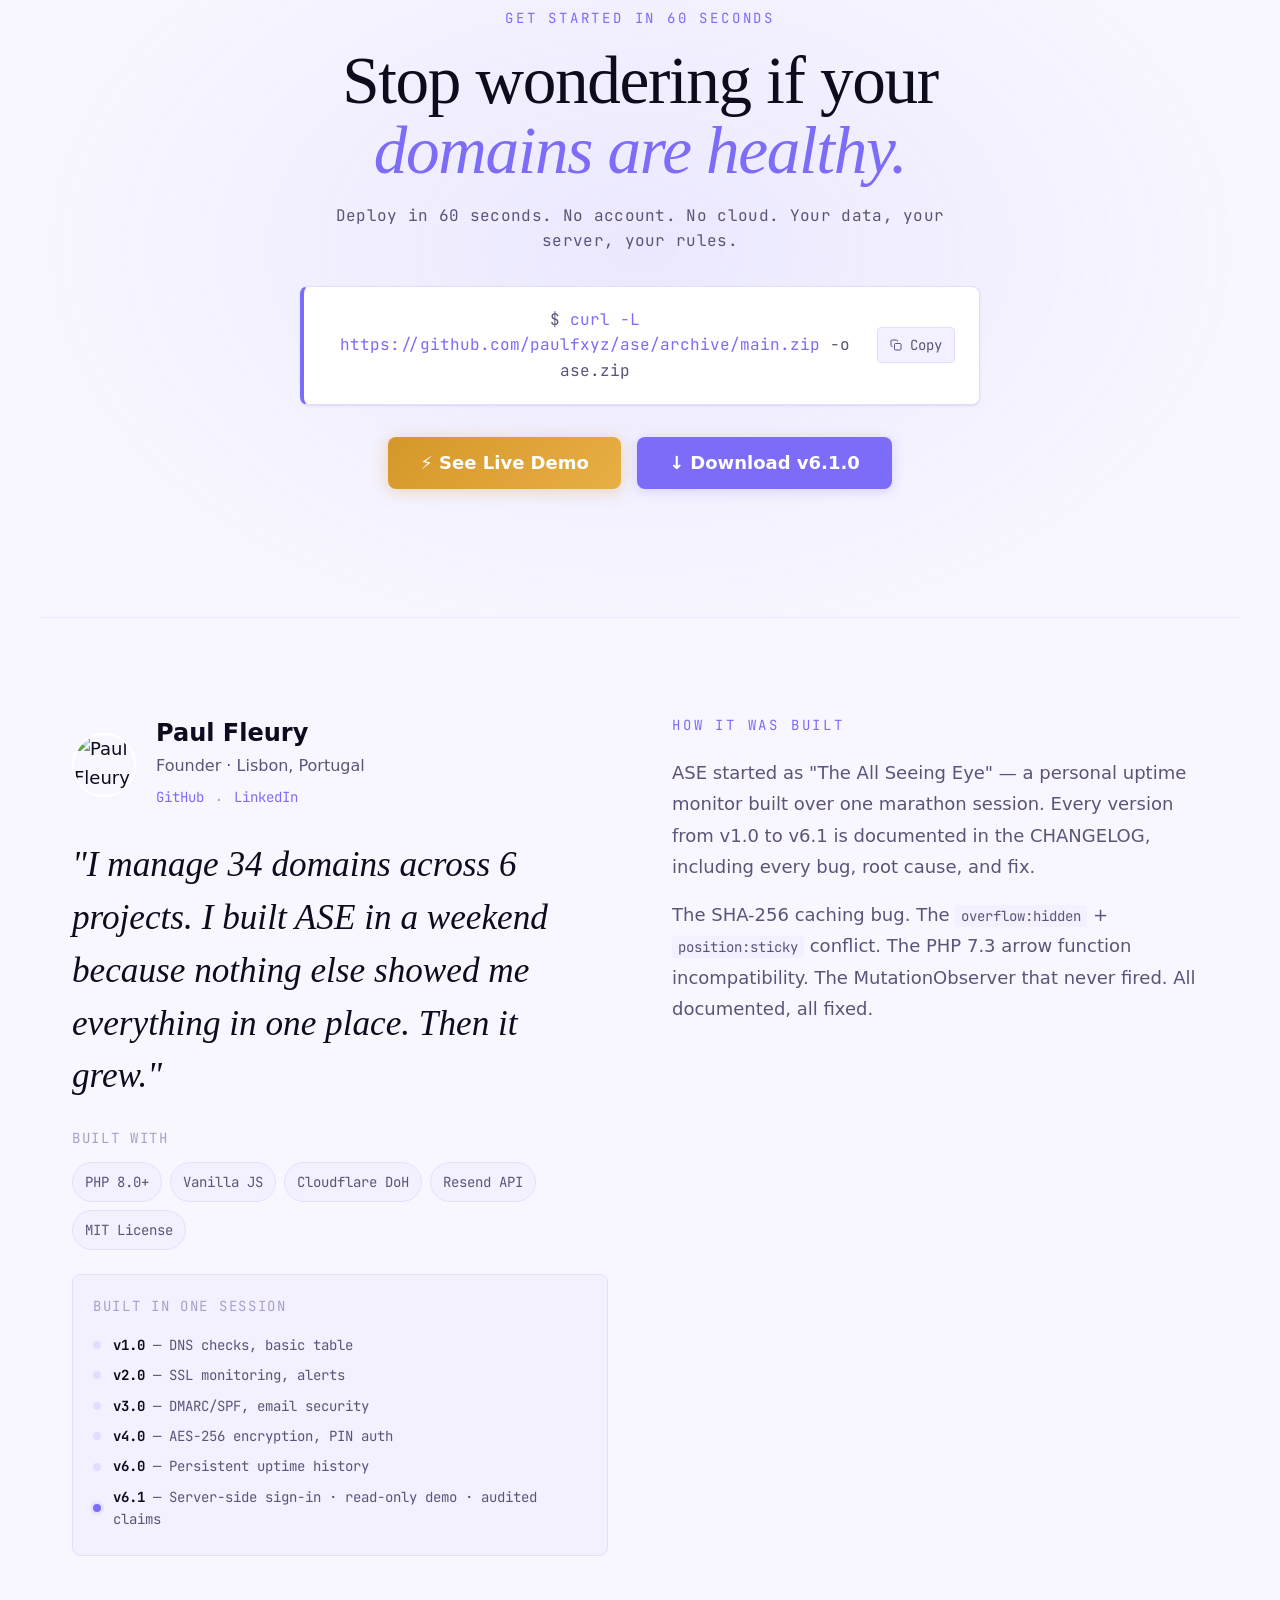
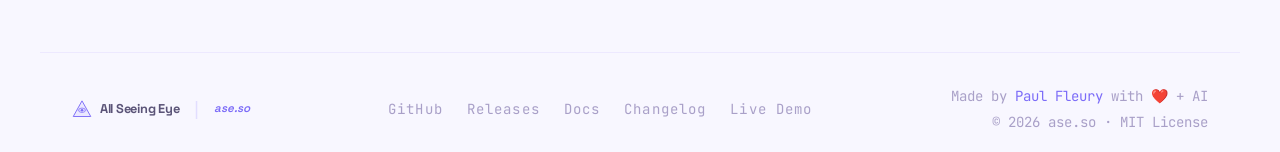
==== commit 02181273: "v6.1.0: audit release — server-side auth, working cron, corrected claims, read-only demo mode - fix " ====
--- a/landing.html
+++ b/landing.html
@@ -6,17 +6,15 @@
 <meta charset="UTF-8">
 <meta name="viewport" content="width=device-width, initial-scale=1.0">
 <title>ASE — The All-Seeing-Eye · Domain Guardian</title>
-<meta name="description" content="ASE watches over your websites and domains. Uptime, DNS, SSL, and email alerts — flawlessly, serverlessly.">
+<meta name="description" content="ASE watches over your websites and domains. DNS, SSL and email-security checks with email alerts — self-hosted and open source.">
 <meta name="theme-color" content="#7C6CF8">
 
 <!-- Favicons & App Icons -->
-<!-- SVG favicon — scales perfectly at all sizes -->
-<link rel="icon" type="image/svg+xml" href="data:image/svg+xml,<svg xmlns='http://www.w3.org/2000/svg' viewBox='0 0 32 32'><rect width='32' height='32' rx='7' fill='%230D0B1E'/><polygon points='16,4 28,27 4,27' fill='%237C6CF8' opacity='0.25'/><polygon points='16,4 28,27 4,27' stroke='%237C6CF8' stroke-width='1.5' stroke-linejoin='round' fill='none'/><line x1='9' y1='19' x2='23' y2='19' stroke='%23F0C060' stroke-width='0.8' opacity='0.6'/><ellipse cx='16' cy='14' rx='5' ry='3.2' fill='white' opacity='0.9'/><circle cx='16' cy='14' r='2.2' fill='%237C6CF8'/><circle cx='16' cy='14' r='1.1' fill='%230D0B1E'/><circle cx='15' cy='13.2' r='0.6' fill='white' opacity='0.9'/></svg>">
-<!-- PNG fallback for legacy browsers -->
-<link rel="alternate icon" type="image/png" sizes="32x32" href="[data-uri]">
-<!-- Apple Touch Icon -->
-<link rel="apple-touch-icon" sizes="180x180" href="data:image/svg+xml,<svg xmlns='http://www.w3.org/2000/svg' viewBox='0 0 180 180'><rect width='180' height='180' rx='40' fill='%230D0B1E'/><polygon points='90,20 164,156 16,156' fill='%237C6CF8' opacity='0.25'/><polygon points='90,20 164,156 16,156' stroke='%237C6CF8' stroke-width='4' stroke-linejoin='round' fill='none'/><line x1='50' y1='108' x2='130' y2='108' stroke='%23F0C060' stroke-width='2' opacity='0.5'/><ellipse cx='90' cy='78' rx='28' ry='18' fill='white' opacity='0.92'/><circle cx='90' cy='78' r='14' fill='%237C6CF8'/><circle cx='90' cy='78' r='7' fill='%230D0B1E'/><circle cx='85' cy='73' r='4' fill='white' opacity='0.9'/></svg>">
-<!-- PWA / manifest color -->
+<link rel="icon" type="image/x-icon" href="/favicon.ico">
+<link rel="icon" type="image/png" sizes="32x32" href="/favicon-32.png">
+<link rel="apple-touch-icon" sizes="180x180" href="/apple-touch-icon.png">
+<link rel="icon" type="image/png" sizes="192x192" href="/icon-192.png">
+<link rel="icon" type="image/png" sizes="512x512" href="/icon-512.png">
 <meta name="apple-mobile-web-app-capable" content="yes">
 <meta name="apple-mobile-web-app-status-bar-style" content="default">
 <meta name="apple-mobile-web-app-title" content="ASE">
@@ -233,33 +231,36 @@
 
 .nav-logo-wordmark {
   display: inline-flex;
-  align-items: baseline;
-  gap: 2px;
+  align-items: center;
+  gap: var(--space-2);
   line-height: 1;
-  position: relative;
-  top: -3px;
 }
 
 .nav-logo-wordmark .logo-ase {
   font-family: 'Space Grotesk', sans-serif;
-  font-size: 1.45rem;
+  font-size: 1.1rem;
   font-weight: 700;
-  letter-spacing: -0.04em;
+  letter-spacing: -0.03em;
   color: var(--text);
   line-height: 1;
 }
 
+.nav-logo-wordmark .logo-sep {
+  color: var(--border);
+  font-weight: 300;
+  font-size: 1rem;
+  line-height: 1;
+  margin: 0 1px;
+}
+
 .nav-logo-wordmark .logo-tld {
   font-family: 'Space Grotesk', sans-serif;
-  font-size: 0.88rem;
-  font-weight: 700;
+  font-size: 0.72rem;
+  font-weight: 600;
   font-style: italic;
-  letter-spacing: -0.01em;
+  letter-spacing: 0.01em;
   color: var(--accent);
   line-height: 1;
-  /* shift down relative to baseline */
-  position: relative;
-  top: 5px;
 }
 
 /* Nav links */
@@ -1675,23 +1676,27 @@
   gap: var(--space-2);
 }
 
+.footer-logo span.logo-ase,
+.footer-logo span.logo-tld {
+  display: block;
+}
+
 .footer-logo .logo-ase {
   font-family: 'Space Grotesk', sans-serif;
-  font-size: var(--text-base);
+  font-size: 0.8rem;
   font-weight: 700;
-  letter-spacing: -0.04em;
+  letter-spacing: -0.02em;
   color: var(--text-muted);
-  line-height: 1;
+  line-height: 1.1;
 }
 
 .footer-logo .logo-tld {
   font-family: 'Space Grotesk', sans-serif;
-  font-size: 0.65rem;
-  font-weight: 700;
+  font-size: 0.55rem;
+  font-weight: 600;
   font-style: italic;
   color: var(--accent);
-  position: relative;
-  top: 3px;
+  line-height: 1.2;
 }
 
 .footer-links {
@@ -1898,6 +1903,11 @@
 }
 
 /* Mobile: hide lang-name on very small screens */
+/* Phones: the GitHub button pushed the hamburger off-screen (it is also in the drawer/footer) */
+@media (max-width: 640px) {
+  .nav-gh { display: none !important; }
+}
+
 @media (max-width: 480px) {
   .lang-name { display: none; }
   .lang-trigger { padding: 6px 8px; }
@@ -1941,7 +1951,7 @@
         <line x1="21" y1="19" x2="22.5" y2="19" stroke="currentColor" stroke-width="1" opacity="0.6"/>
         <line x1="11" y1="19" x2="9.5" y2="19" stroke="currentColor" stroke-width="1" opacity="0.6"/>
       </svg>
-      <span class="nav-logo-wordmark"><span class="logo-ase">ase</span><span class="logo-tld">.so</span></span>
+      <span class="nav-logo-wordmark"><span class="logo-ase">All Seeing Eye</span><span class="logo-sep">|</span><span class="logo-tld">ase.so</span></span>
     </a>
 
     <ul class="nav-links">
@@ -1964,7 +1974,7 @@
       </svg>
     </button>
 
-    <a href="https://github.com/paulfxyz/ase" target="_blank" rel="noopener" class="btn btn-ghost" style="margin-left: var(--space-2)">
+    <a href="https://github.com/paulfxyz/ase" target="_blank" rel="noopener" class="btn btn-ghost nav-gh" style="margin-left: var(--space-2)">
       <svg width="14" height="14" viewBox="0 0 24 24" fill="currentColor"><path d="M12 2C6.48 2 2 6.58 2 12.26c0 4.53 2.87 8.37 6.84 9.73.5.09.68-.22.68-.49v-1.7c-2.78.62-3.37-1.37-3.37-1.37-.45-1.17-1.11-1.48-1.11-1.48-.91-.64.07-.62.07-.62 1 .07 1.53 1.05 1.53 1.05.89 1.56 2.34 1.11 2.91.85.09-.66.35-1.11.63-1.37-2.22-.26-4.56-1.14-4.56-5.07 0-1.12.39-2.03 1.03-2.75-.1-.26-.45-1.3.1-2.71 0 0 .84-.28 2.75 1.05A9.38 9.38 0 0112 7.4c.85 0 1.7.12 2.5.34 1.91-1.33 2.75-1.05 2.75-1.05.55 1.41.2 2.45.1 2.71.64.72 1.03 1.63 1.03 2.75 0 3.94-2.34 4.81-4.57 5.06.36.32.68.94.68 1.9v2.81c0 .27.18.59.69.49A10.27 10.27 0 0022 12.26C22 6.58 17.52 2 12 2z"/></svg>
       GitHub
     </a>
@@ -2005,6 +2015,7 @@
   <a href="#under-the-hood" data-i18n="nav_hood" class="nav-mobile-link">Under the hood</a>
   <a href="#alerts" data-i18n="nav_alerts" class="nav-mobile-link">Alerts</a>
   <a href="https://ase.live" target="_blank" rel="noopener" data-i18n="nav_demo" class="nav-mobile-link">Demo</a>
+  <a href="https://github.com/paulfxyz/ase" target="_blank" rel="noopener" class="nav-mobile-link">GitHub</a>
   <div class="nav-mobile-divider"></div>
   <!-- Language grid -->
   <div class="nav-mobile-lang" id="nav-mobile-lang">
@@ -2140,16 +2151,16 @@
     <div class="hero-eyebrow">
       <span class="eyebrow-dot"></span>
       <span data-i18n="hero_eyebrow">Introducing ASE · Domain Guardian</span>
-      <span class="eyebrow-badge" data-i18n="hero_badge">v6.0</span>
+      <span class="eyebrow-badge" data-i18n="hero_badge">v6.1</span>
     </div>
 
     <!-- Title -->
     <h1 class="hero-title">
-      <span data-i18n="hero_title_1">The</span> <em data-i18n="hero_title_em">Messenger</em><br><span data-i18n="hero_title_2">for your websites</span>
+      <span data-i18n="hero_title_1">The</span><br><em data-i18n="hero_title_em">Guardian</em><br><span data-i18n="hero_title_2">for your</span><br><span data-i18n="hero_title_3">websites</span>
     </h1>
 
     <!-- Subtitle -->
-    <p class="hero-subtitle" data-i18n-html="hero_subtitle"><strong>Uptime. DNS. SSL. Alerts.</strong> ASE watches over every domain in your fleet — serverlessly, flawlessly, and with the speed of a god.</p>
+    <p class="hero-subtitle" data-i18n-html="hero_subtitle"><strong>Uptime. DNS. SSL. Alerts.</strong> ASE watches over every domain in your fleet — flawlessly, and with the speed of a god.</strong> ASE watches over every domain in your fleet — flawlessly, and with the speed of a god.</p>
 
     <!-- Stat pills -->
     <div class="hero-stats">
@@ -2272,7 +2283,7 @@
     </div>
     <div class="number-item reveal reveal-delay-3">
       <div class="number-value accent-grad">0</div>
-      <div class="number-label" data-i18n="num_deps_label">External dependencies</div>
+      <div class="number-label" data-i18n="num_deps_label">npm packages</div>
     </div>
     <div class="number-item reveal reveal-delay-4">
       <div class="number-value accent-grad">∞</div>
@@ -2336,7 +2347,7 @@
           <svg width="22" height="22" viewBox="0 0 24 24" fill="none" stroke="currentColor" stroke-width="2"><path d="M9 19c-5 1.5-5-2.5-7-3m14 6v-3.87a3.37 3.37 0 0 0-.94-2.61c3.14-.35 6.44-1.54 6.44-7A5.44 5.44 0 0 0 20 4.77 5.07 5.07 0 0 0 19.91 1S18.73.65 16 2.48a13.38 13.38 0 0 0-7 0C6.27.65 5.09 1 5.09 1A5.07 5.07 0 0 0 5 4.77a5.44 5.44 0 0 0-1.5 3.78c0 5.42 3.3 6.61 6.44 7A3.37 3.37 0 0 0 9 18.13V22"/></svg>
         </div>
         <div class="feature-title" data-i18n="feat_6_title">Open source · self-hosted</div>
-        <div class="feature-body" data-i18n="feat_6_body">MIT licensed. Your data stays on your server. No accounts, no cloud dependencies, no tracking. Three files to deploy. Works on SiteGround, cPanel, Cloudflare Pages — everywhere PHP runs.</div>
+        <div class="feature-body" data-i18n="feat_6_body">MIT licensed. Your data stays on your server. No accounts, no analytics, no tracking. No build step. Runs on any PHP host.</div>
       </div>
     </div>
   </div>
@@ -2452,8 +2463,8 @@
     <div class="steps-grid">
       <div class="step reveal reveal-delay-1">
         <div class="step-num">1</div>
-        <div class="step-title" data-i18n="how_step1_title">Upload three files</div>
-        <div class="step-body" data-i18n-html="how_step1_body">Drop <code style="font-family:var(--font-mono);font-size:var(--text-xs);background:var(--surface-2);padding:2px 6px;border-radius:3px">index.html</code>, <code style="font-family:var(--font-mono);font-size:var(--text-xs);background:var(--surface-2);padding:2px 6px;border-radius:3px">app.css</code>, and <code style="font-family:var(--font-mono);font-size:var(--text-xs);background:var(--surface-2);padding:2px 6px;border-radius:3px">app.js</code> onto any web host. No npm, no build step, no Composer. Works on SiteGround, cPanel, or static hosting in 60 seconds.</div>
+        <div class="step-title" data-i18n="how_step1_title">Upload the files</div>
+        <div class="step-body" data-i18n-html="how_step1_body">Upload the ASE folder to any PHP web host. No npm, no build step, no Composer. Sign in with <code>123456</code> and ASE asks you to pick your own PIN straight away.</code>, <code style="font-family:var(--font-mono);font-size:var(--text-xs);background:var(--surface-2);padding:2px 6px;border-radius:3px">app.css</code>, and <code style="font-family:var(--font-mono);font-size:var(--text-xs);background:var(--surface-2);padding:2px 6px;border-radius:3px">app.js</code> onto any web host. No npm, no build step, no Composer. Works on SiteGround, cPanel, or static hosting in 60 seconds.</div>
       </div>
 
       <div class="step reveal reveal-delay-2">
@@ -2465,7 +2476,7 @@
       <div class="step reveal reveal-delay-3">
         <div class="step-num">3</div>
         <div class="step-title" data-i18n="how_step3_title">ASE takes over</div>
-        <div class="step-body" data-i18n="how_step3_body">Auto-refresh every 3 minutes. Cron optional (10-min server-side PHP). Email alerts via Resend on downtime, SSL expiry, or missing DMARC — with smart cooldowns to prevent inbox spam.</div>
+        <div class="step-body" data-i18n="how_step3_body">Auto-refresh every 3 minutes while a tab is open. For round-the-clock history and alerts, schedule <code>update-stats.php</code> with cron. Email alerts via Resend on downtime, SSL expiry or missing DMARC — with cooldowns.</div>
       </div>
     </div>
   </div>
@@ -2546,25 +2557,19 @@
           encryption.php — AES-256-GCM Key Storage
         </div>
         <div style="display:grid;grid-template-columns:1fr 1fr;gap:0;">
-          <div class="hood-code"><span class="cm">// Encrypt API keys at rest</span>
-<span class="kw">function</span> <span class="fn">encrypt</span>(<span class="var">$plaintext</span>, <span class="var">$pin</span>) {
-  <span class="var">$key</span>  <span class="op">=</span> <span class="fn">hash</span>(<span class="str">'sha256'</span>, <span class="var">$pin</span>, <span class="kw">true</span>);
-  <span class="var">$iv</span>   <span class="op">=</span> <span class="fn">random_bytes</span>(<span class="num">12</span>);
-  <span class="var">$tag</span>  <span class="op">=</span> <span class="str">''</span>;
-  <span class="var">$data</span> <span class="op">=</span> <span class="fn">openssl_encrypt</span>(
-    <span class="var">$plaintext</span>,
-    <span class="str">'aes-256-gcm'</span>,
-    <span class="var">$key</span>, <span class="num">0</span>,
-    <span class="var">$iv</span>, <span class="var">$tag</span>
-  );
-  <span class="kw">return</span> <span class="fn">base64_encode</span>(
-    <span class="var">$iv</span> <span class="op">.</span> <span class="var">$tag</span> <span class="op">.</span> <span class="var">$data</span>
-  );
-}</div>
+          <div class="hood-code"><span class="cm">// Encrypt the Resend API key at rest</span>
+<span class="var">$secret</span> <span class="op">=</span> <span class="fn">ase_secret</span>(<span class="str">'notify_secret.key'</span>); <span class="cm">// random, server-only</span>
+<span class="var">$key</span>    <span class="op">=</span> <span class="fn">hash</span>(<span class="str">'sha256'</span>, <span class="var">$secret</span>, <span class="kw">true</span>);
+<span class="var">$iv</span>     <span class="op">=</span> <span class="fn">random_bytes</span>(<span class="num">12</span>);
+<span class="var">$ct</span>     <span class="op">=</span> <span class="fn">openssl_encrypt</span>(
+  <span class="var">$apiKey</span>, <span class="str">'aes-256-gcm'</span>, <span class="var">$key</span>,
+  <span class="const">OPENSSL_RAW_DATA</span>, <span class="var">$iv</span>, <span class="var">$tag</span>
+);
+<span class="fn">store</span>(<span class="fn">base64_encode</span>(<span class="var">$iv</span> <span class="op">.</span> <span class="var">$tag</span> <span class="op">.</span> <span class="var">$ct</span>));</div>
           <div class="hood-explain" style="border-left:1px solid rgba(37,37,96,0.5);">
-            <p><strong>Why AES-256-GCM?</strong> Your Resend API key and email address are encrypted at rest using your PIN as the passphrase. No plaintext secrets ever touch the filesystem.</p>
-            <p><strong>Key derivation:</strong> SHA-256 hash of your numeric PIN produces the 256-bit encryption key. The 12-byte IV is random per encryption. GCM provides authenticated encryption — any tampering is detected.</p>
-            <p><strong>Result:</strong> Even if someone accesses your server files, they can't read your API keys without the PIN. The PIN never leaves the browser.</p>
+            <p><strong>Why AES-256-GCM?</strong> Your Resend API key is encrypted before it is written to <code>ase_config.json</code>, with a random 12-byte IV per encryption. GCM is authenticated: tampering is detected.</p>
+            <p><strong>Where the key lives:</strong> a random 256-bit secret in <code>notify_secret.key</code> on your server (mode 0600, blocked by <code>.htaccess</code>). The browser never receives the key or its ciphertext.</p>
+            <p><strong>What it covers:</strong> a leaked config file or backup. It does not protect against someone who can read your whole server directory, because the secret sits beside the data.</p>
           </div>
         </div>
       </div>
@@ -2647,10 +2652,10 @@
 
     <p class="section-eyebrow reveal" style="justify-content:center;display:flex">⚡ Always-on monitoring</p>
     <h2 class="section-title reveal reveal-delay-1" style="text-align:center">
-      Persistent uptime records,<br><em>zero maintenance.</em>
+      Persistent history,<br><em>on a schedule you control.</em>
     </h2>
     <p class="automation-subtitle reveal reveal-delay-2">
-      ASE writes every check to <code class="code-inline">uptime.json</code> on your server — building a cumulative history that survives browser closes, device switches, and midnight cron runs. Point a free webhook scheduler at <code class="code-inline">webhook.do</code> and your dashboard becomes a fully automated, always-recording uptime platform.
+      A browser tab only checks while it is open. Schedule <code class="code-inline">update-stats.php</code> on your server and ASE keeps recording around the clock — the history accumulates in <code class="code-inline">uptime.json</code> and alert emails go out without anyone looking at the dashboard.
     </p>
 
     <div class="automation-flow reveal reveal-delay-3">
@@ -2660,8 +2665,8 @@
           <svg width="22" height="22" viewBox="0 0 24 24" fill="none" stroke="currentColor" stroke-width="2" stroke-linecap="round" stroke-linejoin="round"><circle cx="12" cy="12" r="10"/><polyline points="12 6 12 12 16 14"/></svg>
         </div>
         <div class="auto-step-content">
-          <div class="auto-step-title">Schedule a free webhook</div>
-          <div class="auto-step-desc">Use <a href="https://cron-job.org" target="_blank" rel="noopener">cron-job.org</a>, UptimeRobot, GitHub Actions, or any HTTP scheduler. Hit <code class="code-inline">yourdomain.com/webhook.do</code> every hour — free, 30 seconds to set up, no server access needed.</div>
+          <div class="auto-step-title">Schedule update-stats.php</div>
+          <div class="auto-step-desc">Easiest: a server cron job running <code class="code-inline">php update-stats.php</code> (cPanel, SiteGround). Or use cron-job.org, GitHub Actions or any HTTP scheduler: put a random secret in <code class="code-inline">cron_token.key</code> and send it as the <code class="code-inline">X-ASE-Token</code> header. Without that file the HTTP route stays closed.</div>
         </div>
       </div>
 
@@ -2673,7 +2678,7 @@
         </div>
         <div class="auto-step-content">
           <div class="auto-step-title">ASE checks everything</div>
-          <div class="auto-step-desc">Each webhook call triggers a full DNS + uptime scan across all your domains — A records, NS, MX, DMARC, SPF, SSL expiry — exactly as if you had just hit Refresh. No browser tab needs to be open.</div>
+          <div class="auto-step-desc">Each run checks every domain on the server: A record (DNS reachability, not an HTTP probe), NS, MX, DMARC, SPF and the TLS certificate. No browser tab needs to be open.</div>
         </div>
       </div>
 
@@ -2685,7 +2690,7 @@
         </div>
         <div class="auto-step-content">
           <div class="auto-step-title">Results saved to <code class="code-inline">uptime.json</code></div>
-          <div class="auto-step-desc">Every check — from any browser, device, or scheduled call — is merged into a single server-side file. Uptime percentage, first-seen timestamp, and last-down time accumulate indefinitely. Your 30-day SLA data is just a file on your server.</div>
+          <div class="auto-step-desc">Every check — from the dashboard or a scheduled run — is merged into one server-side file: checks, successes, first-seen and last-down time. The uptime percentage is cumulative since first-seen, and the file is yours to export.</div>
         </div>
       </div>
 
@@ -2697,7 +2702,7 @@
         </div>
         <div class="auto-step-content">
           <div class="auto-step-title">Email alerts when anything goes wrong</div>
-          <div class="auto-step-desc">Downtime, SSL expiry ≤30 days, missing DMARC, missing SPF — ASE fires a digest email via Resend the moment an issue is detected, with smart cooldowns to prevent flooding. One email. All issues. Every domain.</div>
+          <div class="auto-step-desc">Downtime, SSL expiry ≤30 days, missing DMARC, missing SPF — ASE sends one digest email via Resend when a run finds an issue, with cooldowns to prevent flooding. Requires your own Resend API key.</div>
         </div>
       </div>
 
@@ -2706,12 +2711,12 @@
     <div class="auto-cron-callout reveal reveal-delay-4">
       <div class="auto-cron-badge">Free</div>
       <div class="auto-cron-text">
-        <strong>Set up in 30 seconds with cron-job.org</strong>
-        <span>Free account · up to 100 jobs · minute-level precision</span>
+        <strong>Schedule it from anywhere</strong>
+        <span>Server cron needs no token · external schedulers use the X-ASE-Token header</span>
       </div>
       <div class="auto-cron-code">
-        <span class="code-label">Webhook URL</span>
-        <code>https://yourdomain.com/webhook.do</code>
+        <span class="code-label">Server cron command</span>
+        <code>php /path/to/update-stats.php</code>
       </div>
       <a href="https://cron-job.org" target="_blank" rel="noopener" class="btn btn-ghost" style="flex-shrink:0">
         <svg width="14" height="14" viewBox="0 0 24 24" fill="none" stroke="currentColor" stroke-width="2.5"><path d="M18 13v6a2 2 0 0 1-2 2H5a2 2 0 0 1-2-2V8a2 2 0 0 1 2-2h6"/><polyline points="15 3 21 3 21 9"/><line x1="10" y1="14" x2="21" y2="3"/></svg>
@@ -2750,7 +2755,7 @@
         <span data-i18n="cta_btn_demo">⚡ See Live Demo</span>
       </a>
       <a href="https://github.com/paulfxyz/ase/releases/latest" class="btn btn-primary btn-lg" target="_blank" rel="noopener">
-        <span data-i18n="cta_btn_dl">↓ Download v6.0.0</span>
+        <span data-i18n="cta_btn_dl">↓ Download v6.1.0</span>
       </a>
     </div>
   </div>
@@ -2804,8 +2809,12 @@
         <div class="version-label"><strong>v4.0</strong> — AES-256 encryption, PIN auth</div>
       </div>
       <div class="version-row">
+        <div class="version-dot"></div>
+        <div class="version-label"><strong>v6.0</strong> — Persistent uptime history</div>
+      </div>
+      <div class="version-row">
         <div class="version-dot active"></div>
-        <div class="version-label"><strong>v6.0</strong> — Persistent uptime · Webhook automation</div>
+        <div class="version-label"><strong>v6.1</strong> — Server-side sign-in · read-only demo · audited claims</div>
       </div>
     </div>
   </div>
@@ -2813,7 +2822,7 @@
   <div class="reveal reveal-delay-2">
     <p class="section-eyebrow" style="margin-bottom:var(--space-5)" data-i18n="built_eyebrow">How it was built</p>
     <p style="color:var(--text-muted);line-height:1.75;margin-bottom:var(--space-4)">
-      ASE started as "The All Seeing Eye" — a personal uptime monitor built over one marathon session. Every version from v1.0 to v5.3 is documented in the CHANGELOG, including every bug, root cause, and fix.
+      ASE started as "The All Seeing Eye" — a personal uptime monitor built over one marathon session. Every version from v1.0 to v6.1 is documented in the CHANGELOG, including every bug, root cause, and fix.
     </p>
     <p style="color:var(--text-muted);line-height:1.75;">
       The SHA-256 caching bug. The <code style="font-family:var(--font-mono);font-size:var(--text-xs);background:var(--surface-2);padding:2px 6px;border-radius:3px">overflow:hidden</code> + <code style="font-family:var(--font-mono);font-size:var(--text-xs);background:var(--surface-2);padding:2px 6px;border-radius:3px">position:sticky</code> conflict. The PHP 7.3 arrow function incompatibility. The MutationObserver that never fired. All documented, all fixed.
@@ -2838,7 +2847,7 @@
       <ellipse cx="16" cy="18" rx="5.5" ry="3.5" stroke="currentColor" stroke-width="1.2" fill="none"/>
       <circle cx="16" cy="18" r="2" fill="currentColor"/>
     </svg>
-    <span class="logo-ase">ase</span><span class="logo-tld">.so</span>
+    <span class="logo-ase">All Seeing Eye</span><span class="logo-sep" style="color:var(--border);margin:0 6px;font-weight:300">|</span><span class="logo-tld" style="font-style:italic;color:var(--accent);font-size:0.72rem">ase.so</span>
   </div>
 
   <div class="footer-links">
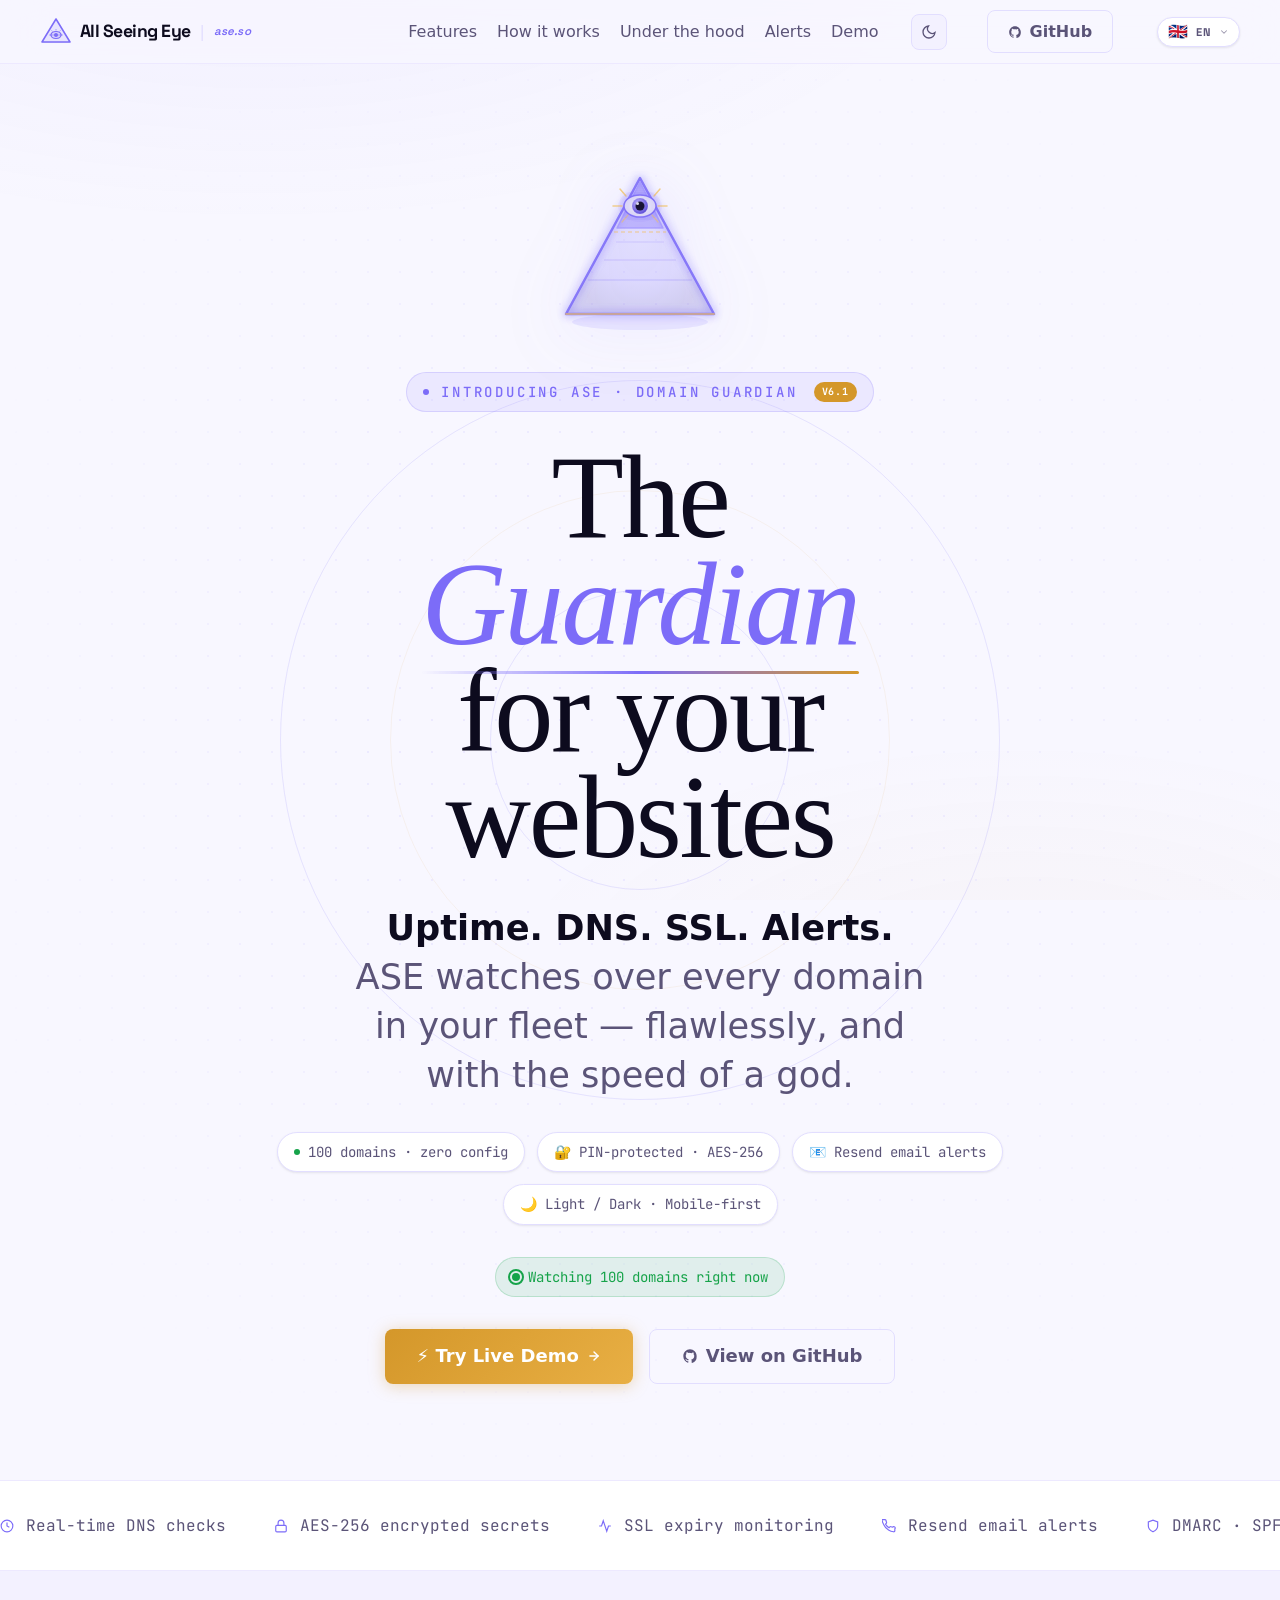
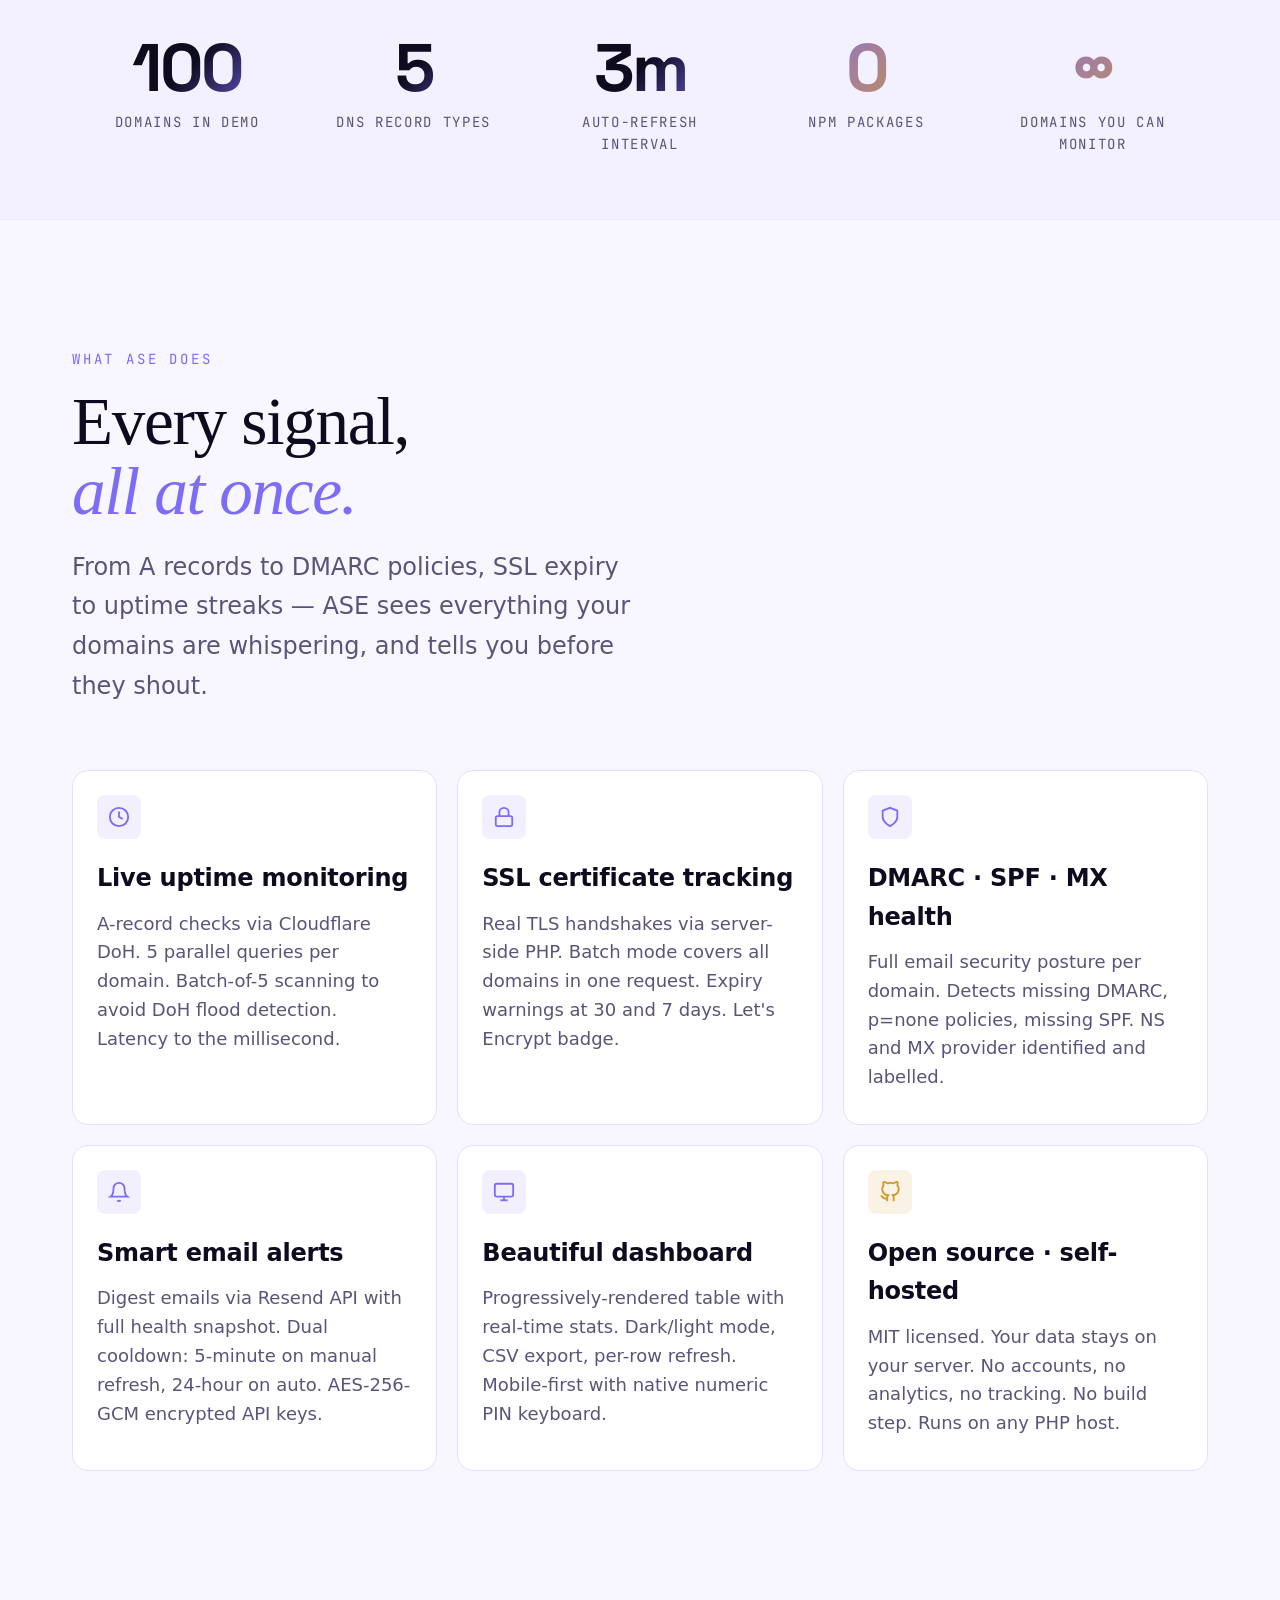
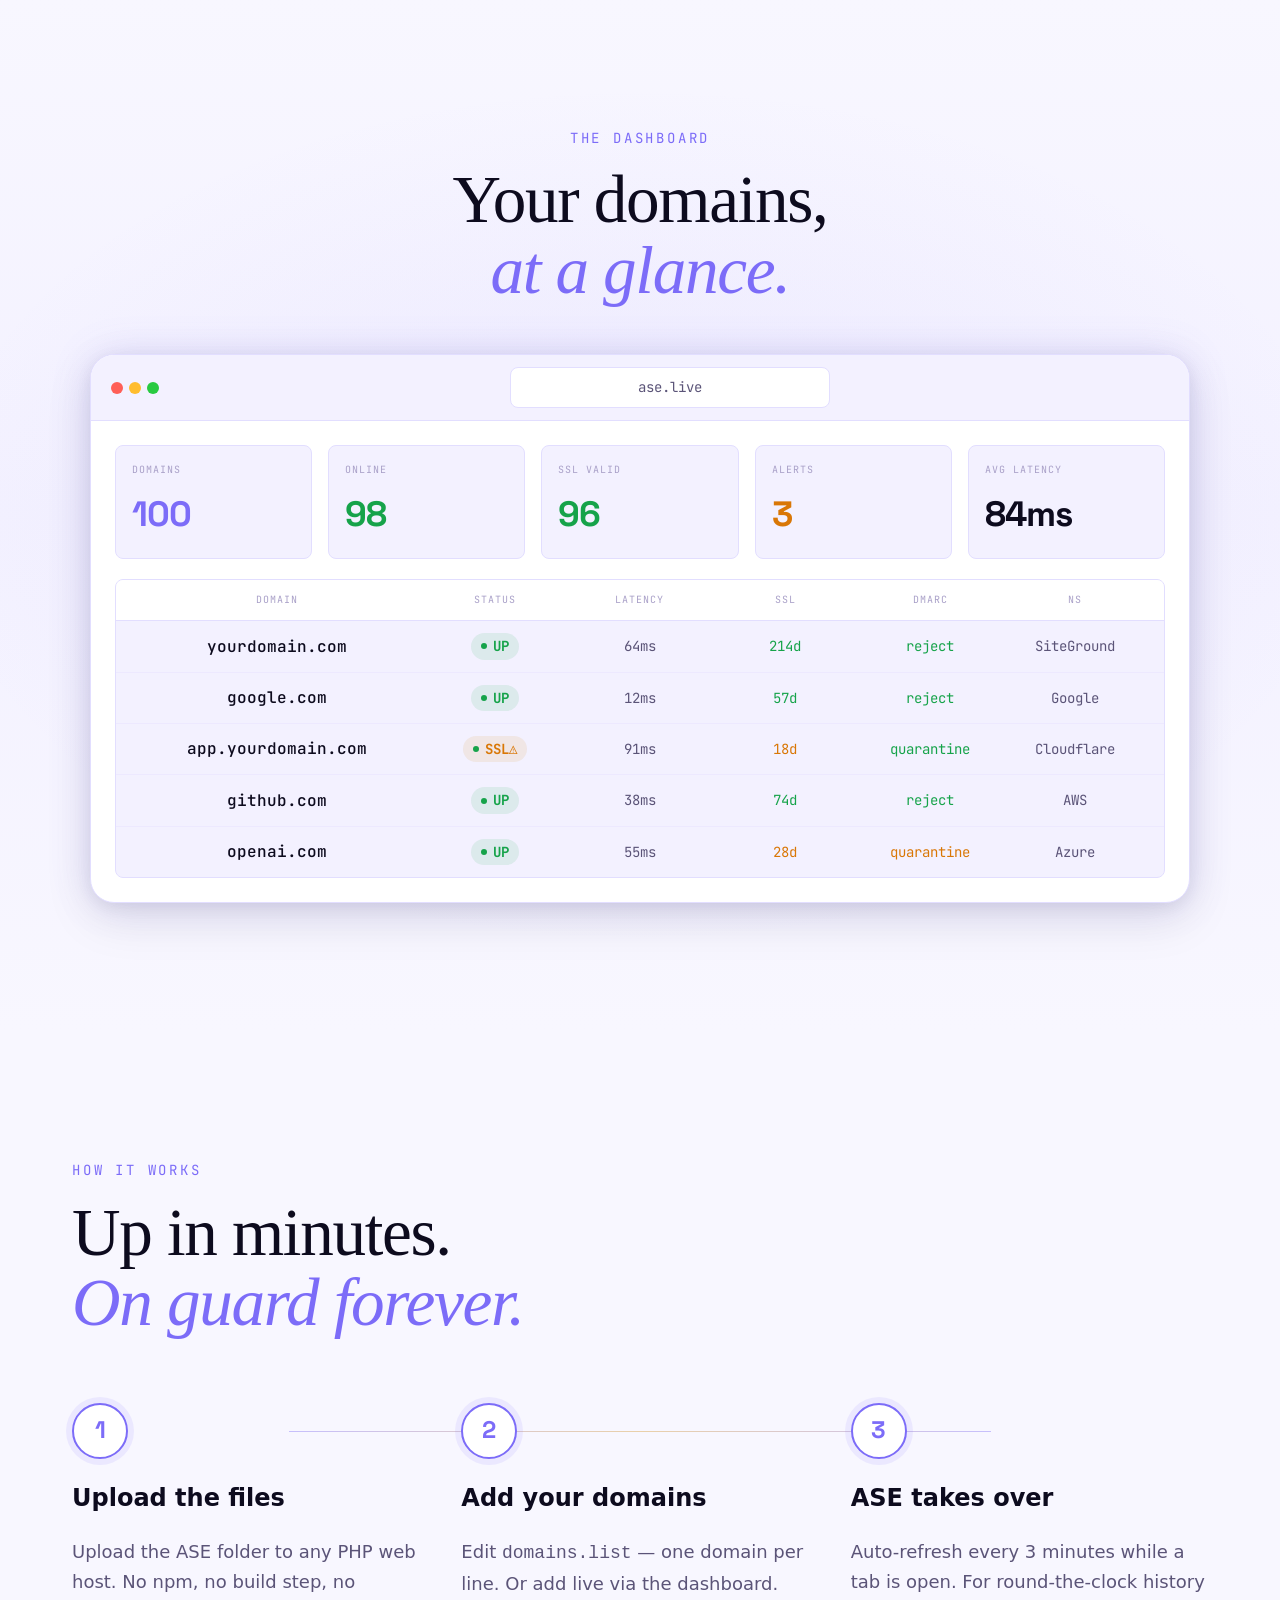
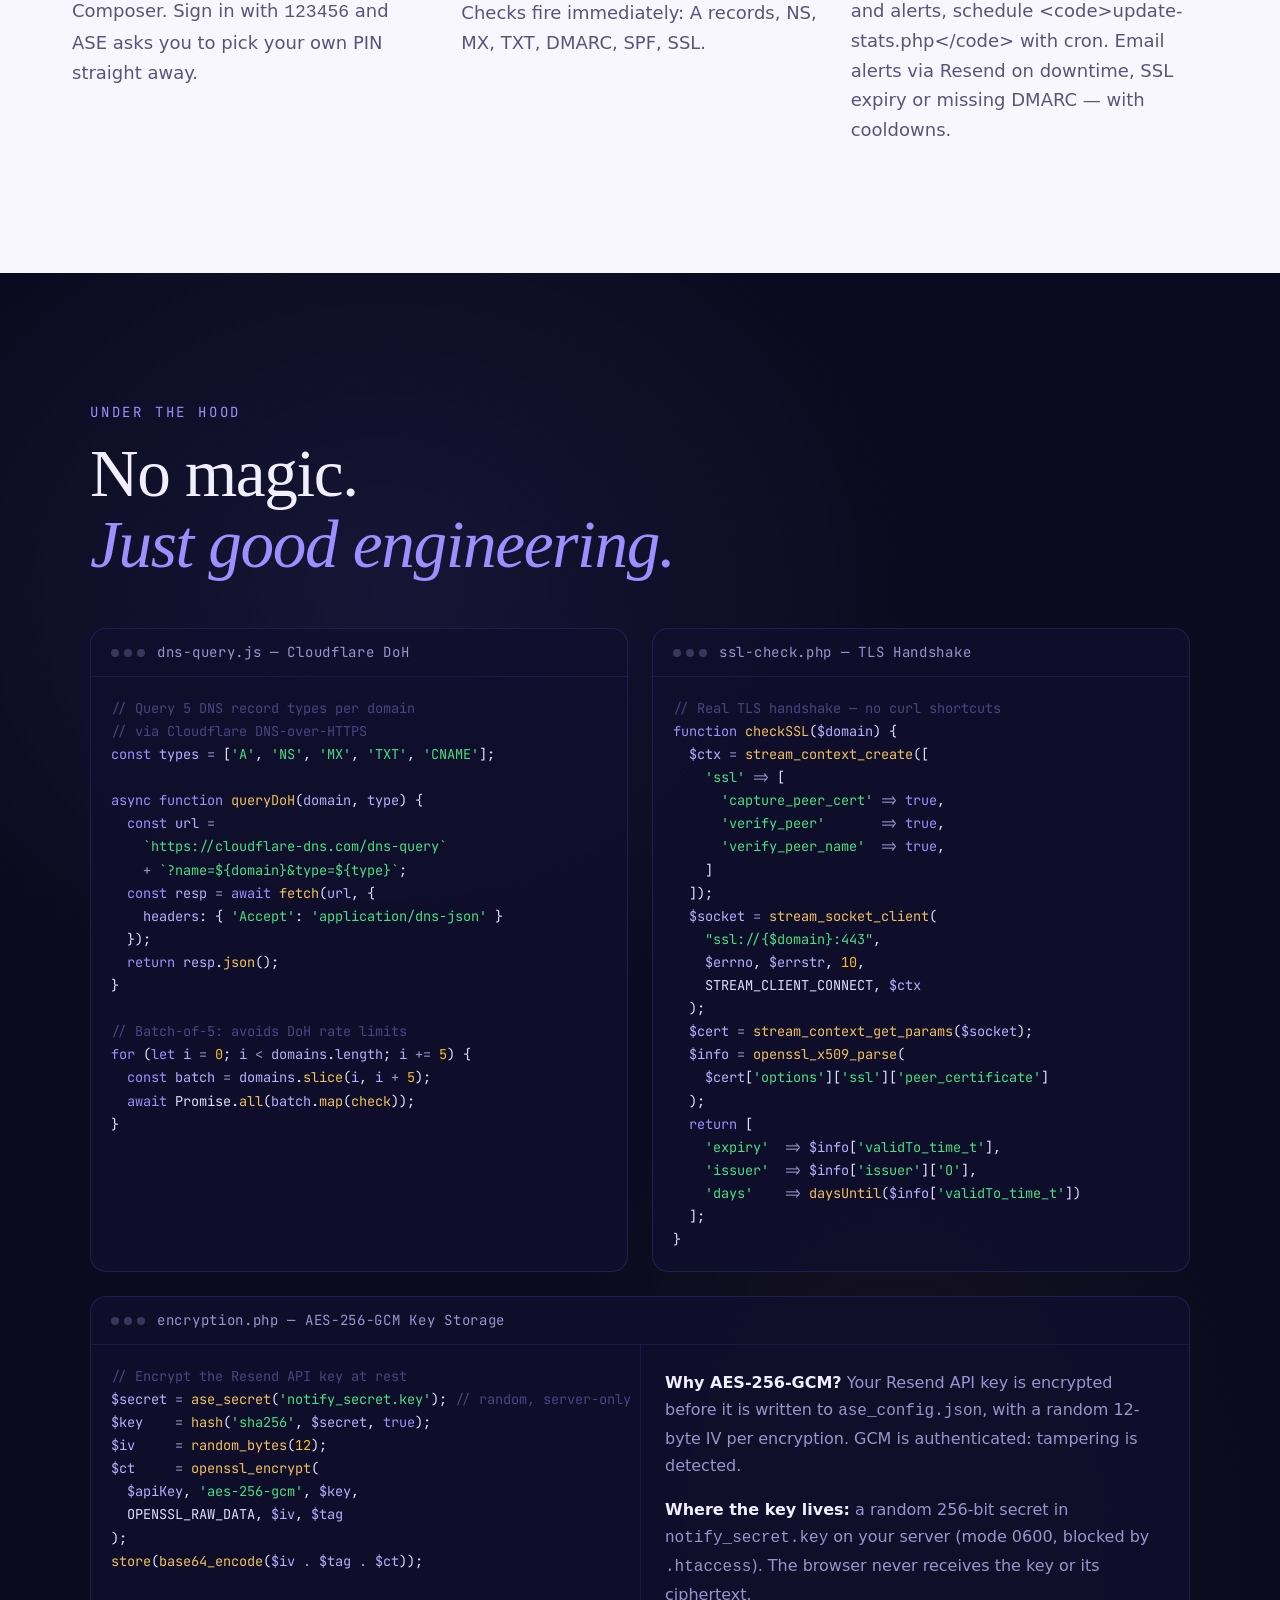
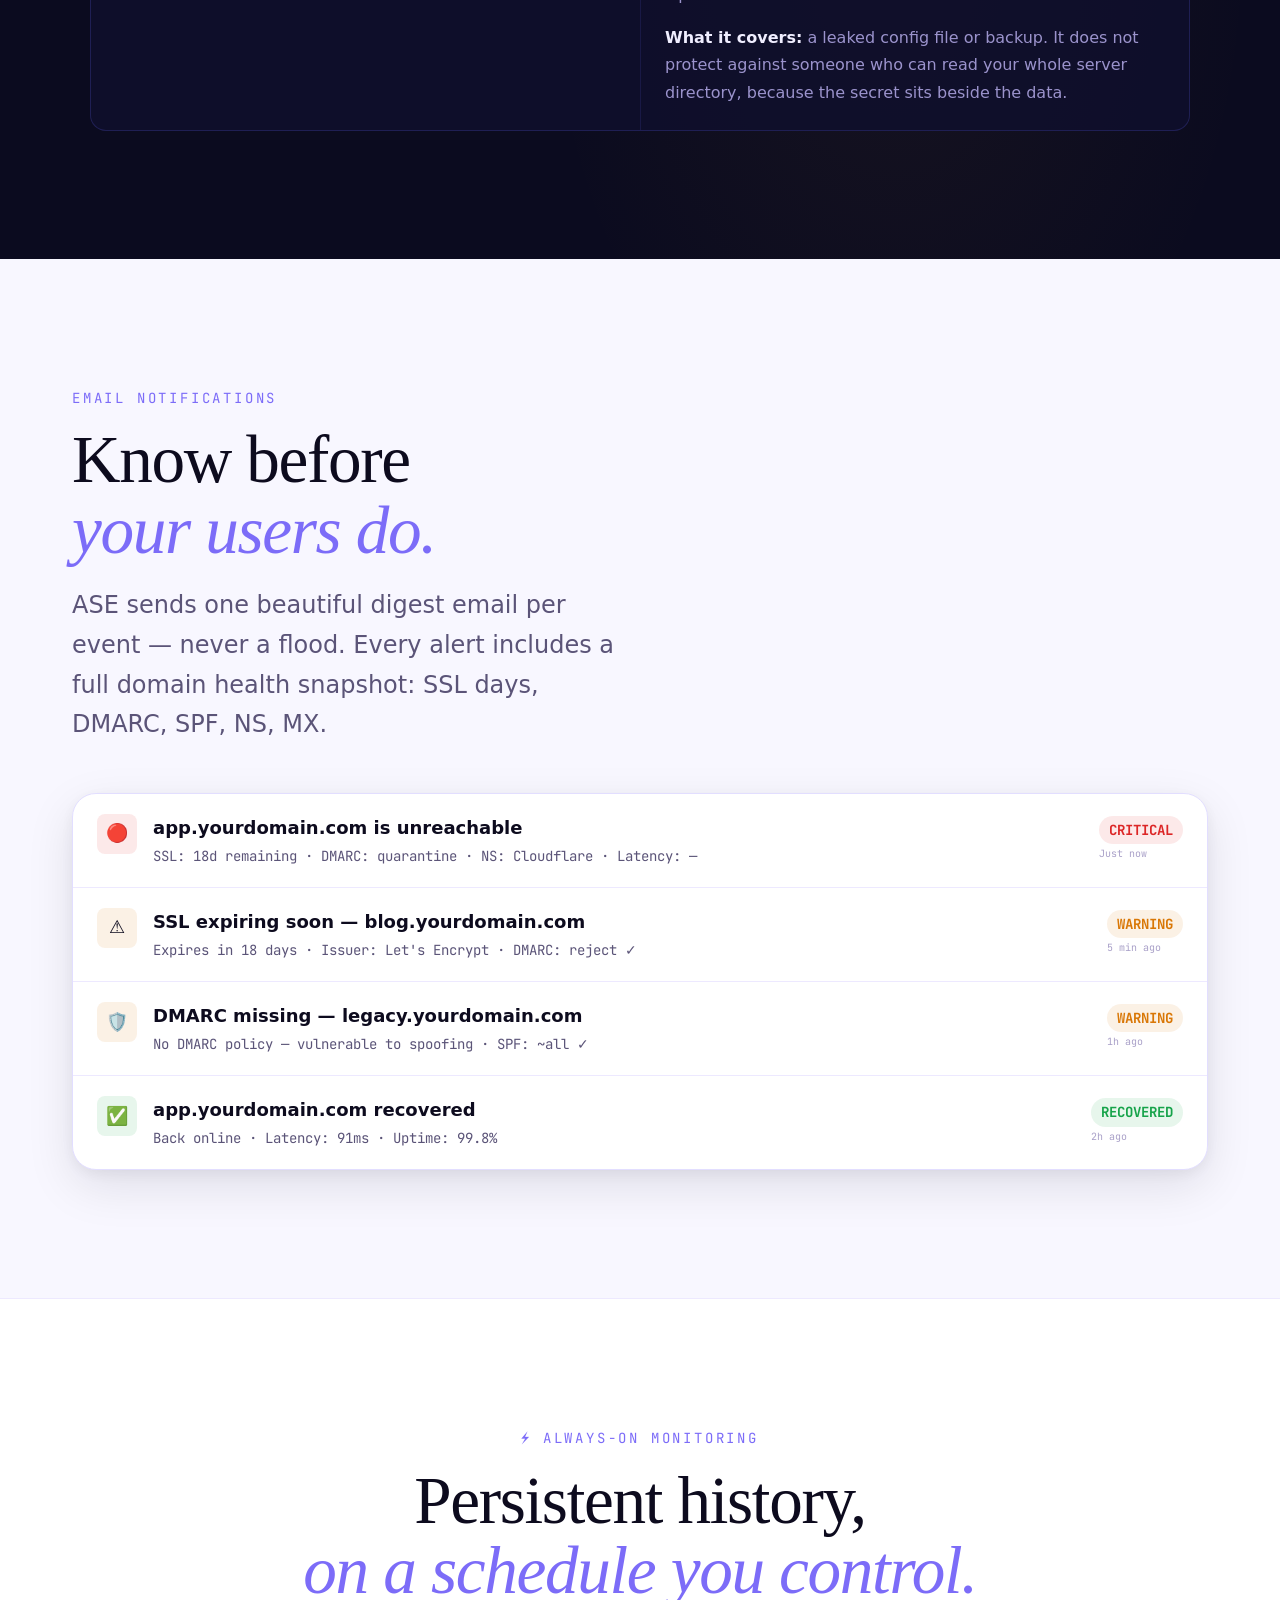
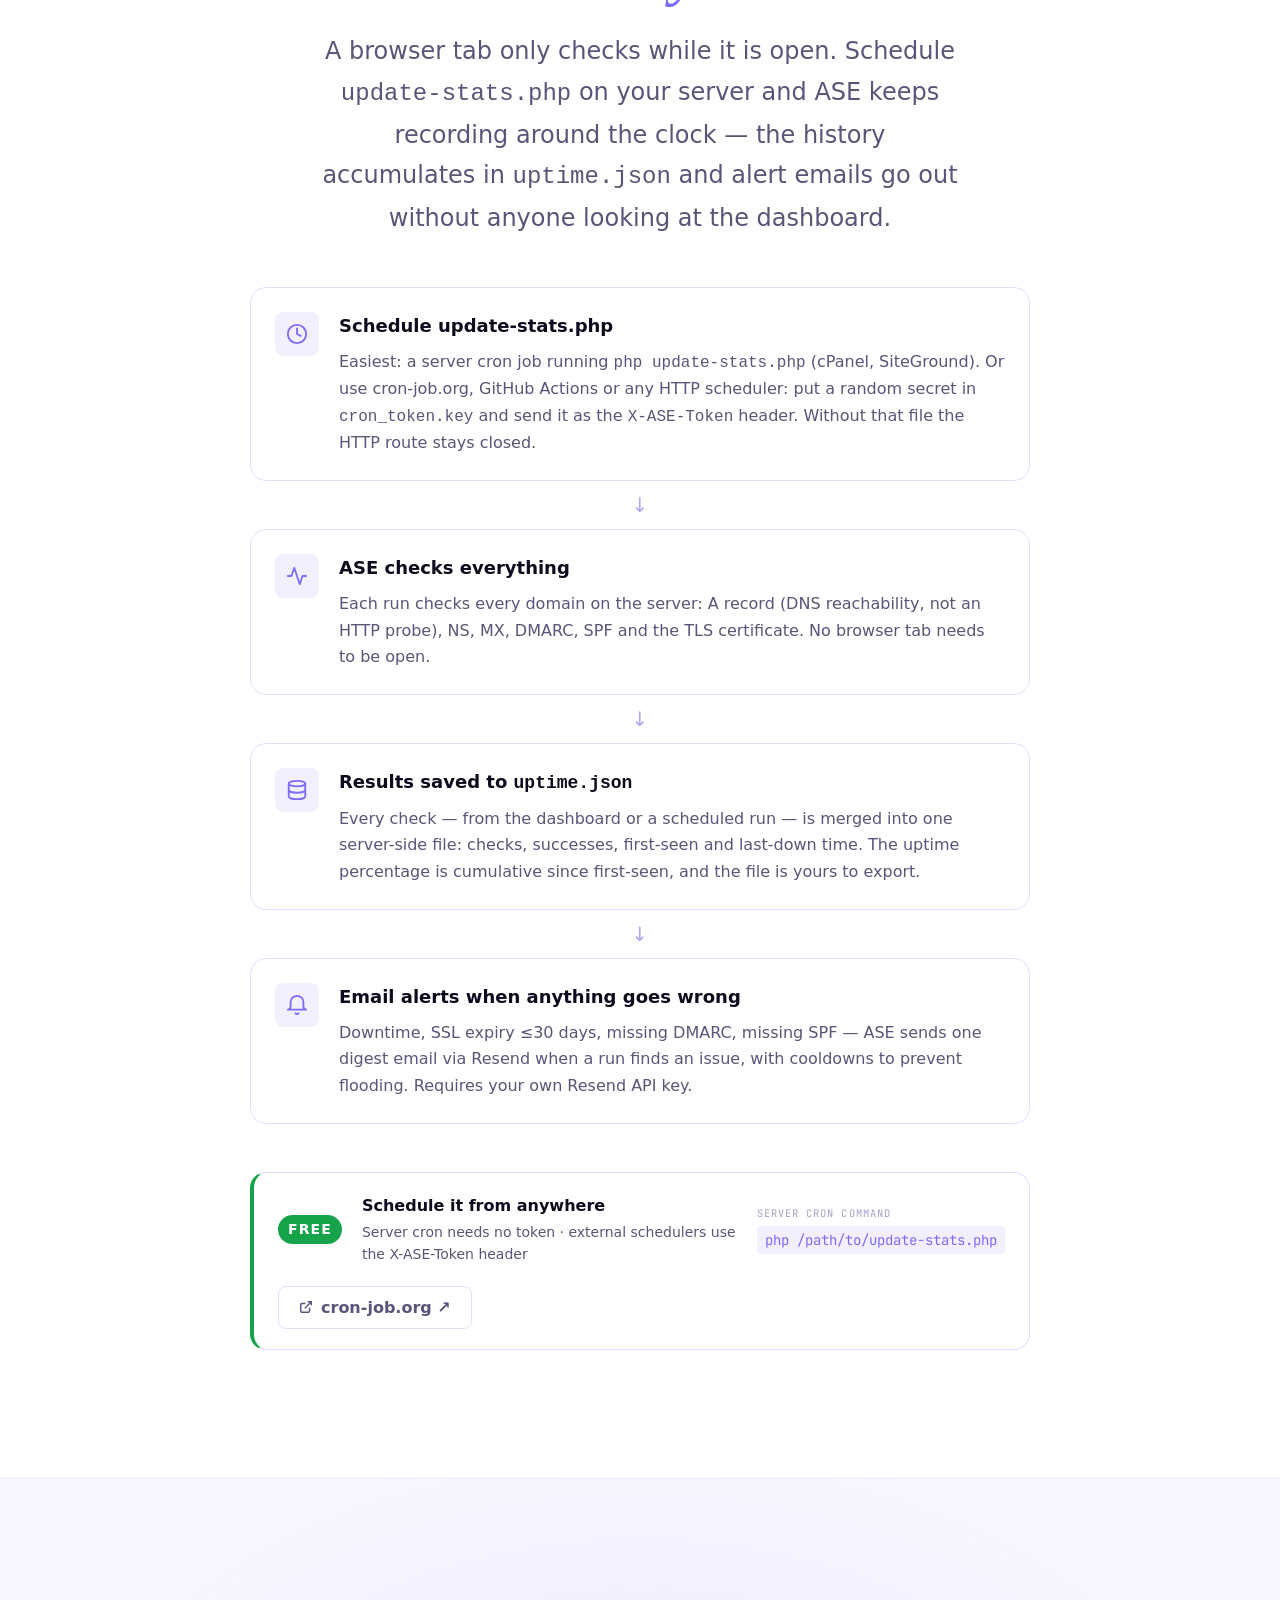
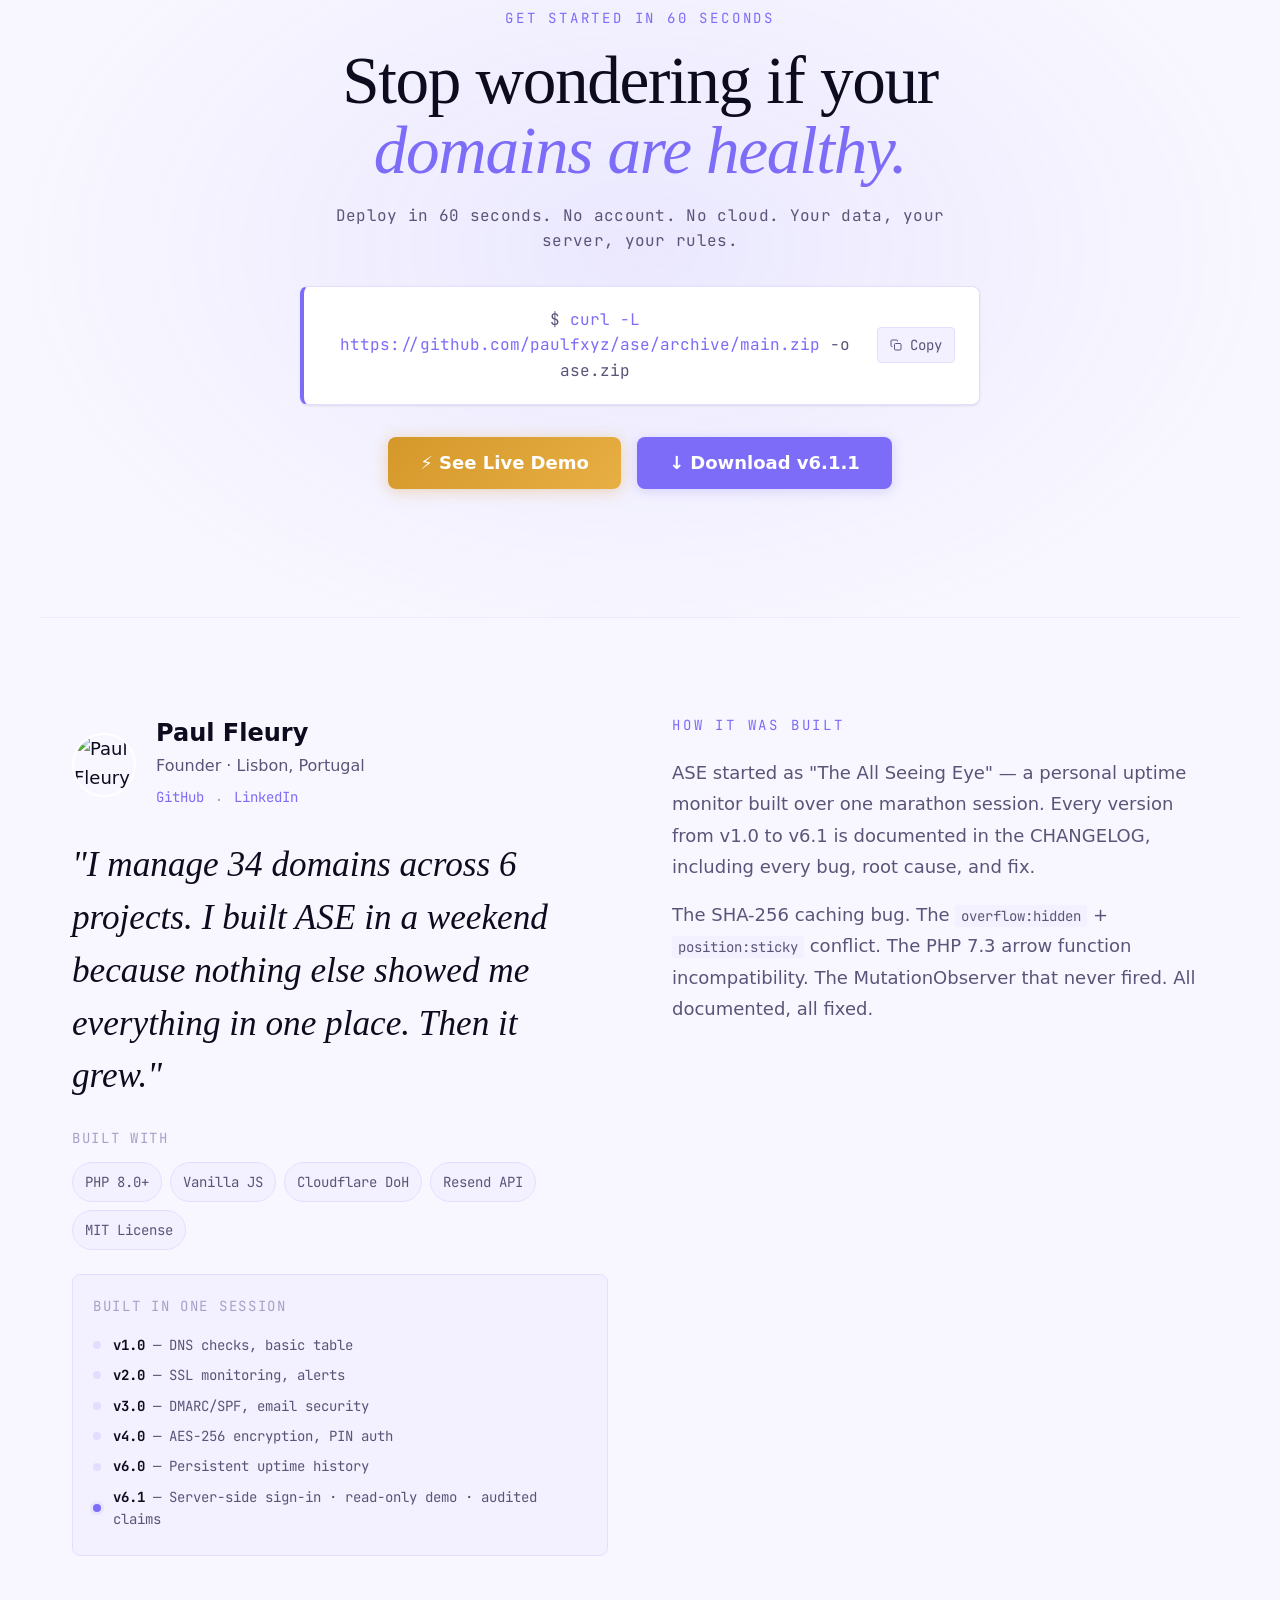
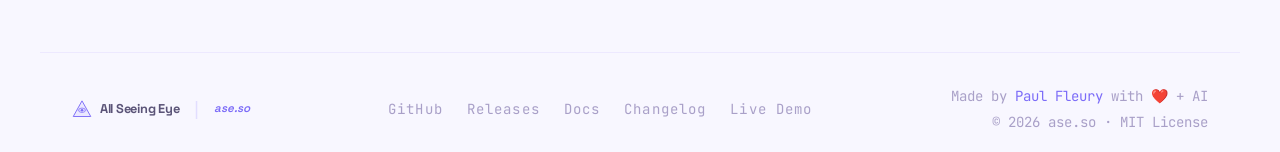
==== commit c1aac612: "v6.1.1: README with logo, badges, screenshots, FAQ; contiguous ranks; help text fix" ====
--- a/landing.html
+++ b/landing.html
@@ -2755,7 +2755,7 @@
         <span data-i18n="cta_btn_demo">⚡ See Live Demo</span>
       </a>
       <a href="https://github.com/paulfxyz/ase/releases/latest" class="btn btn-primary btn-lg" target="_blank" rel="noopener">
-        <span data-i18n="cta_btn_dl">↓ Download v6.1.0</span>
+        <span data-i18n="cta_btn_dl">↓ Download v6.1.1</span>
       </a>
     </div>
   </div>
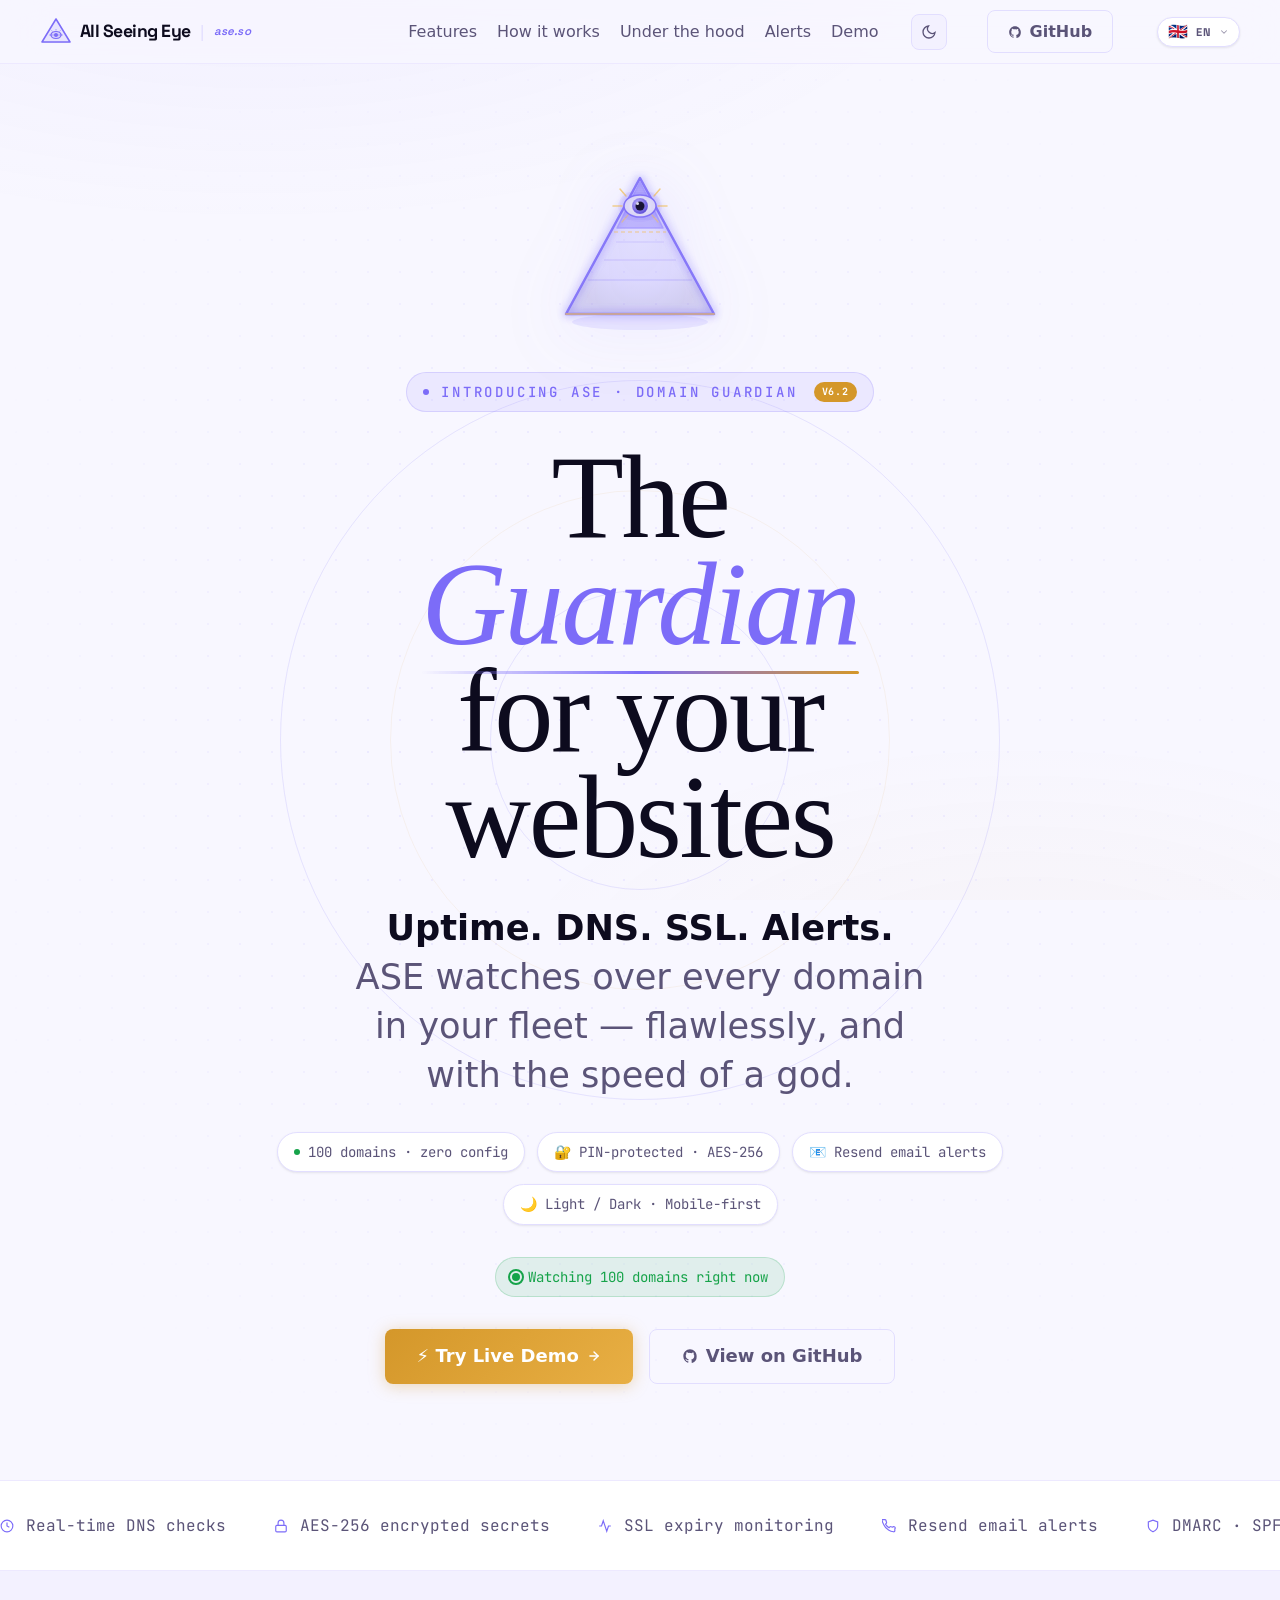
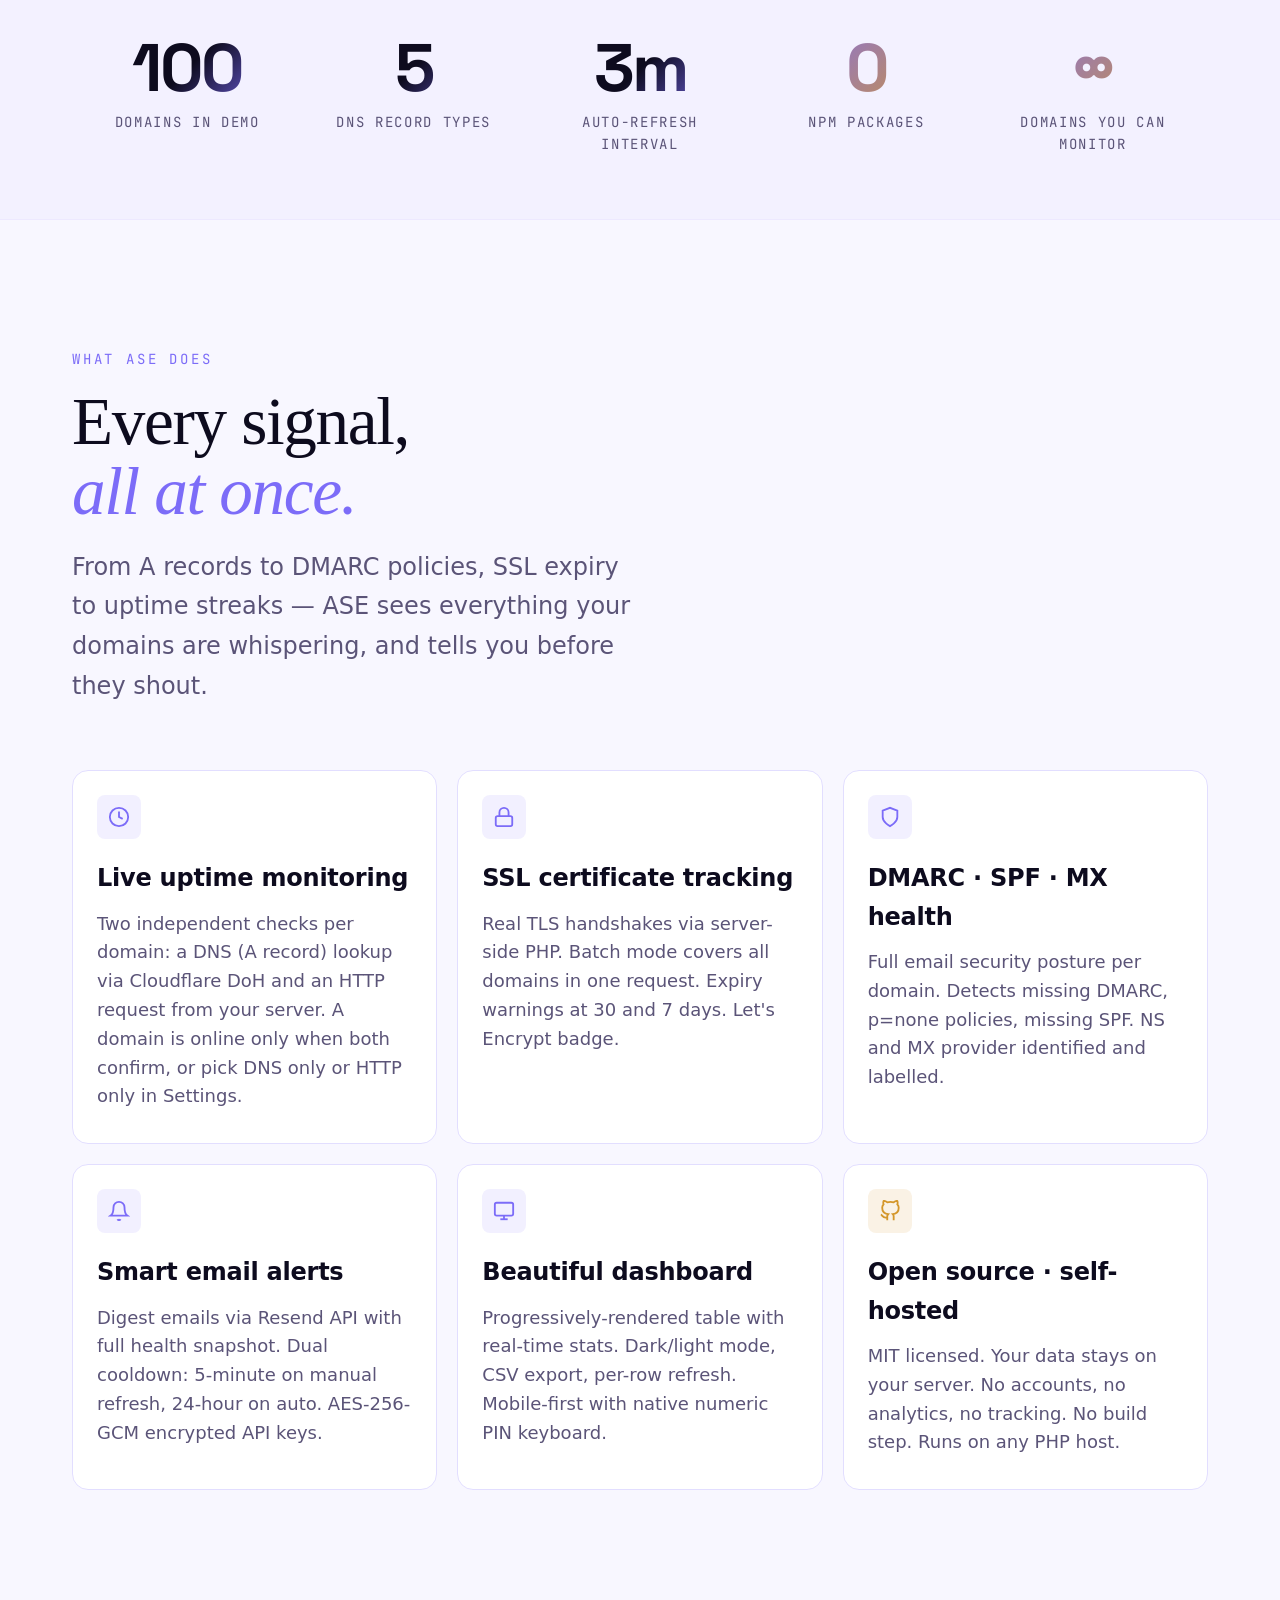
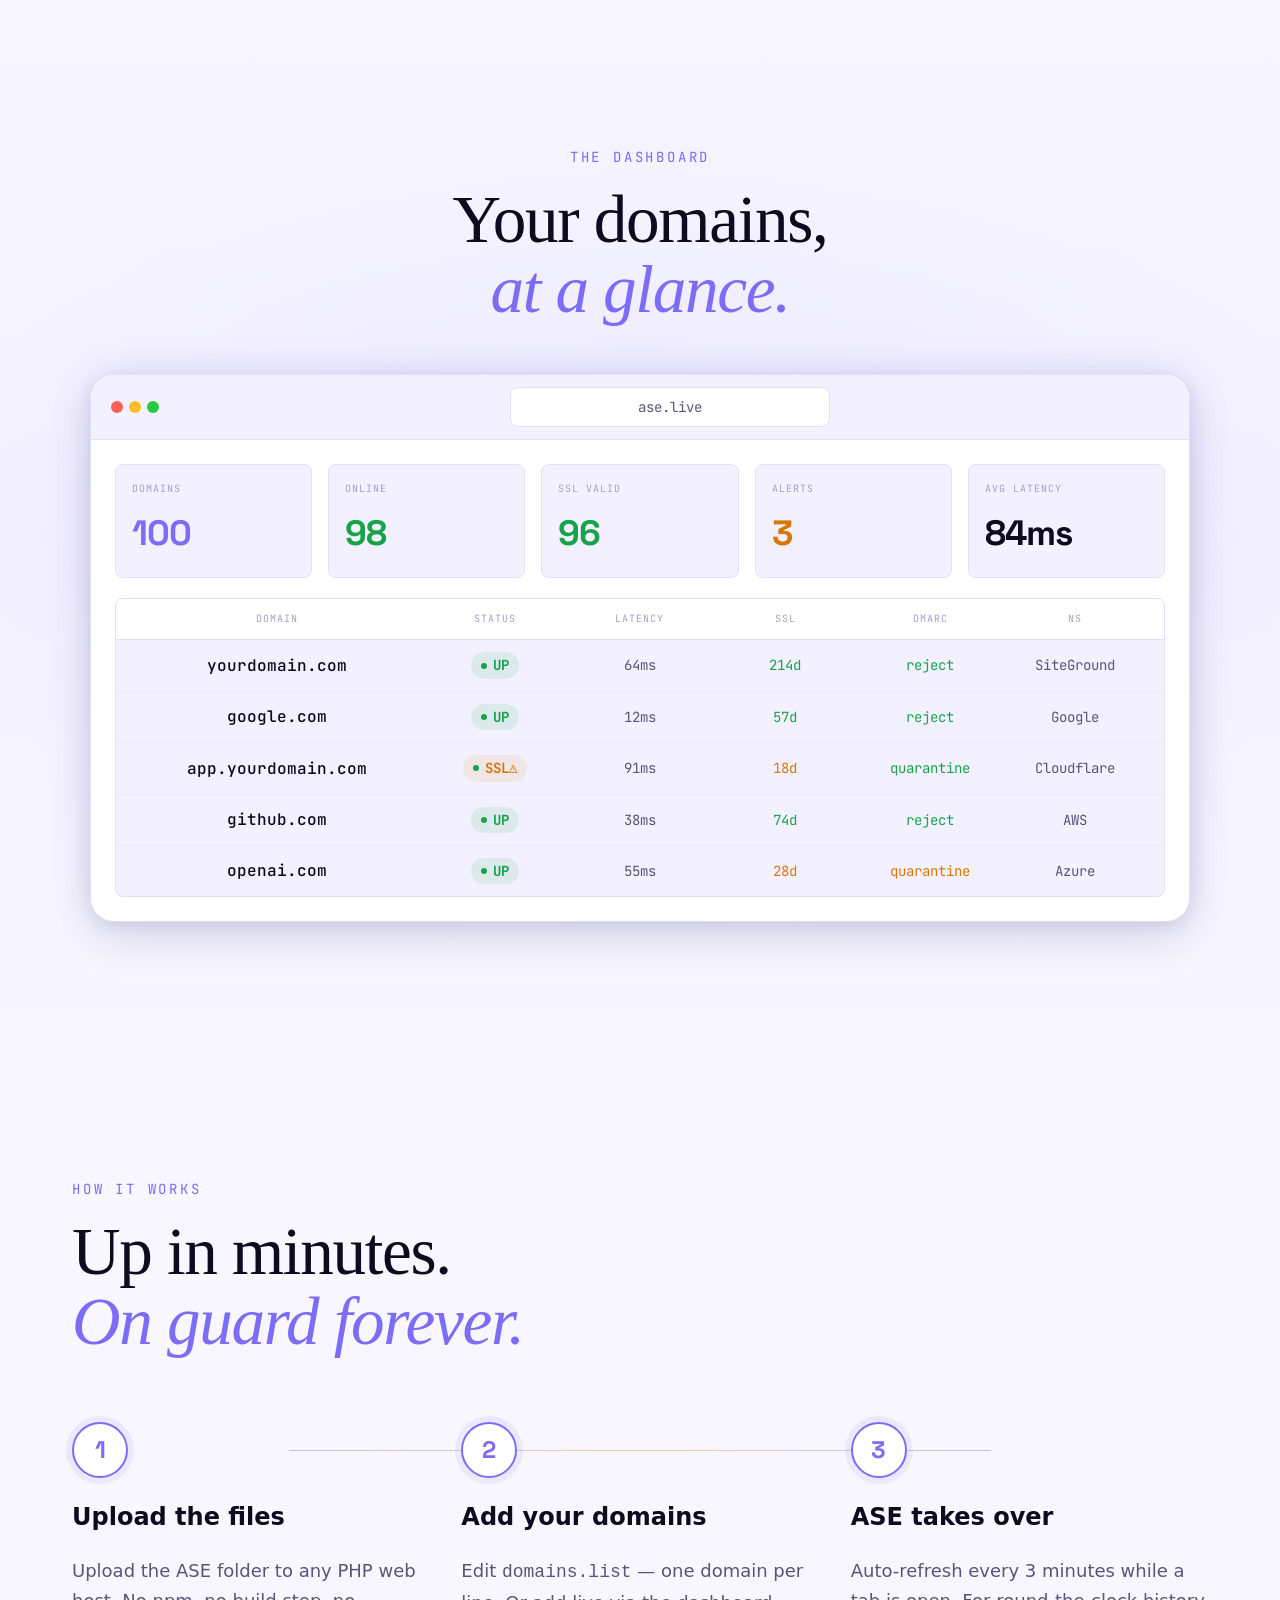
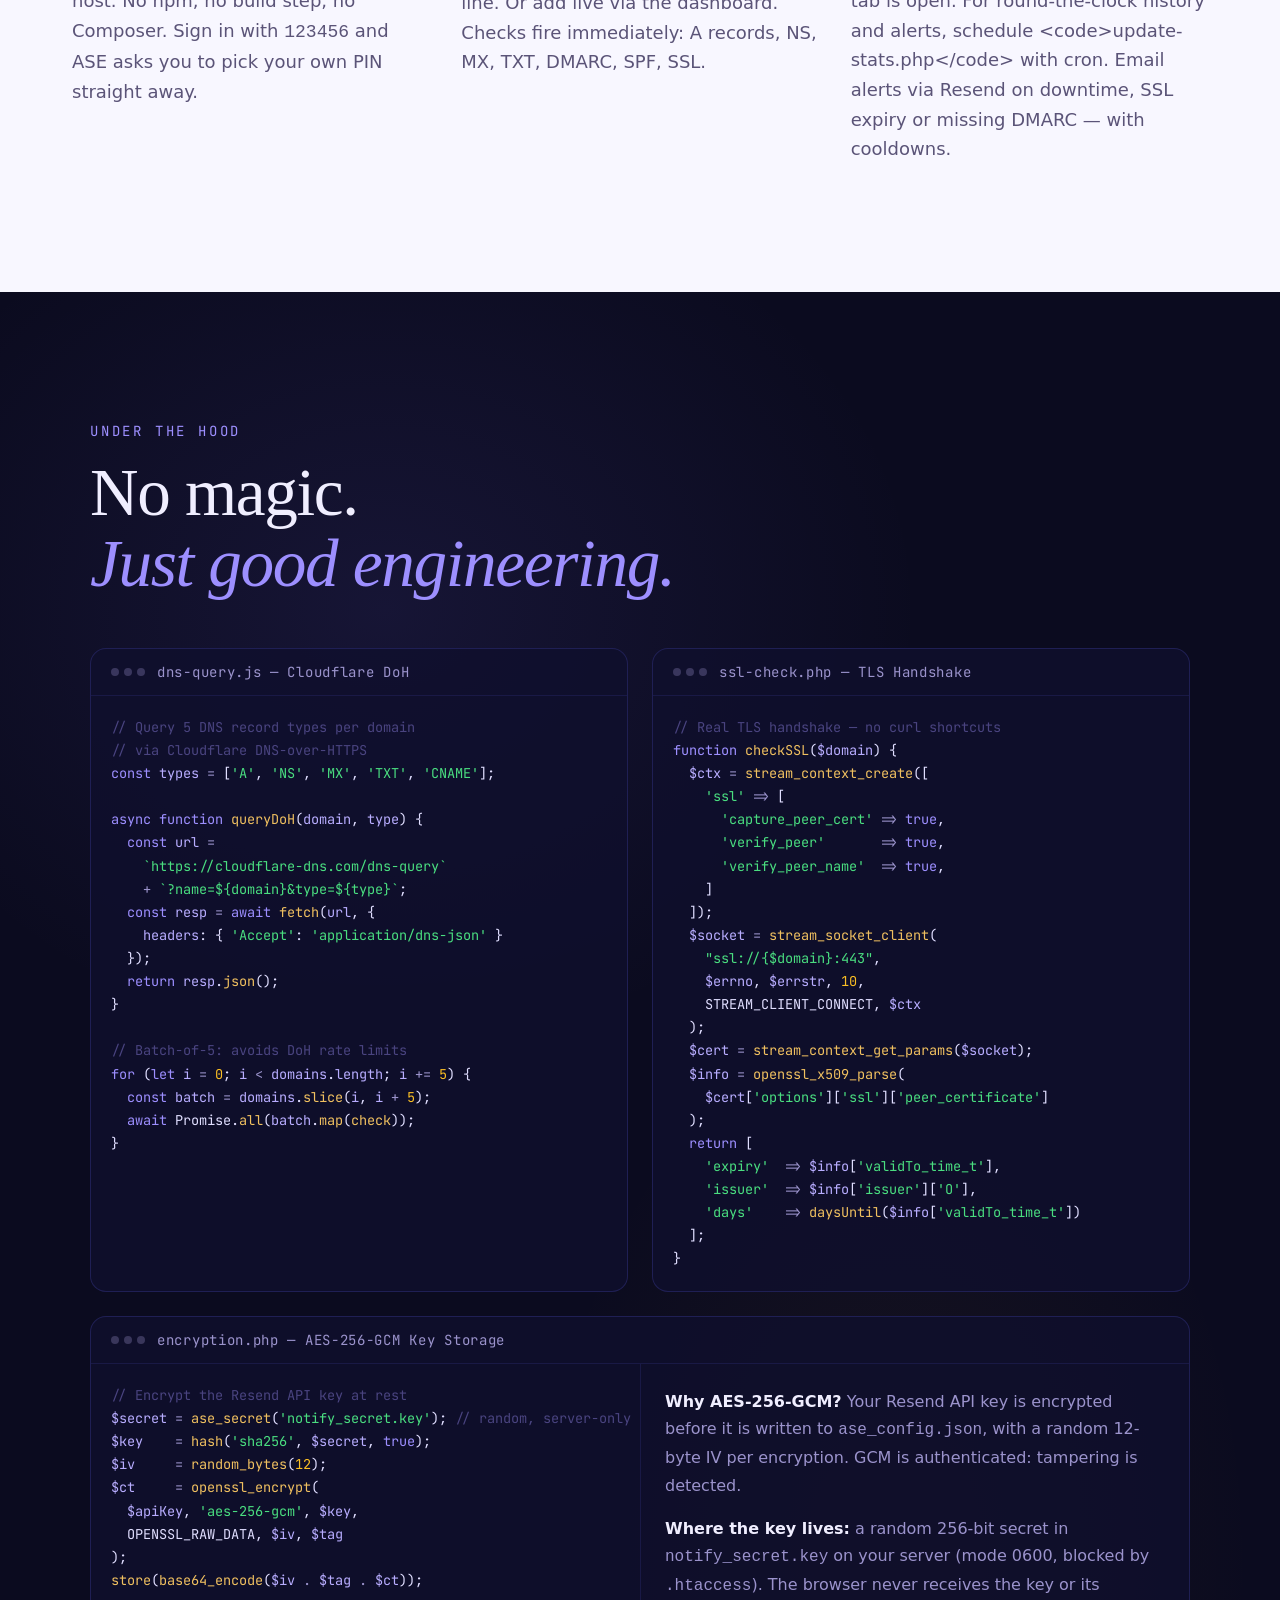
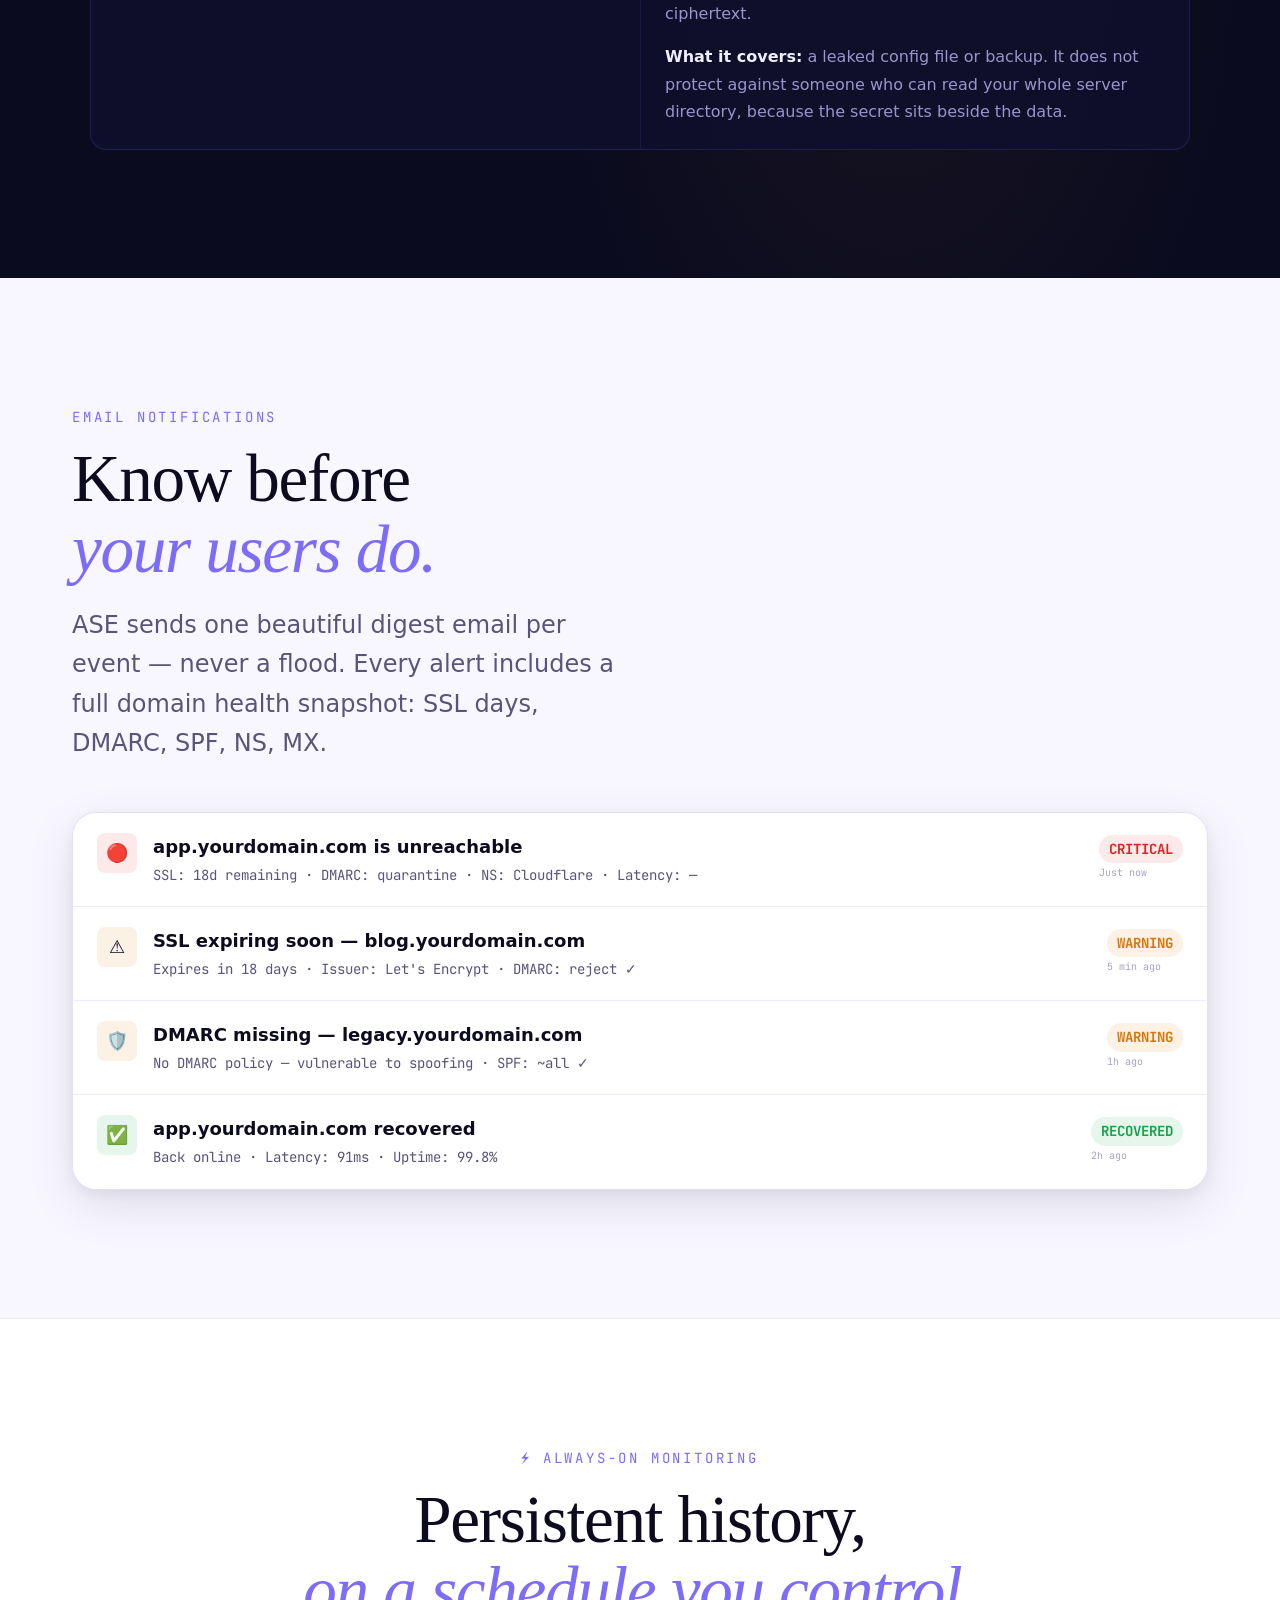
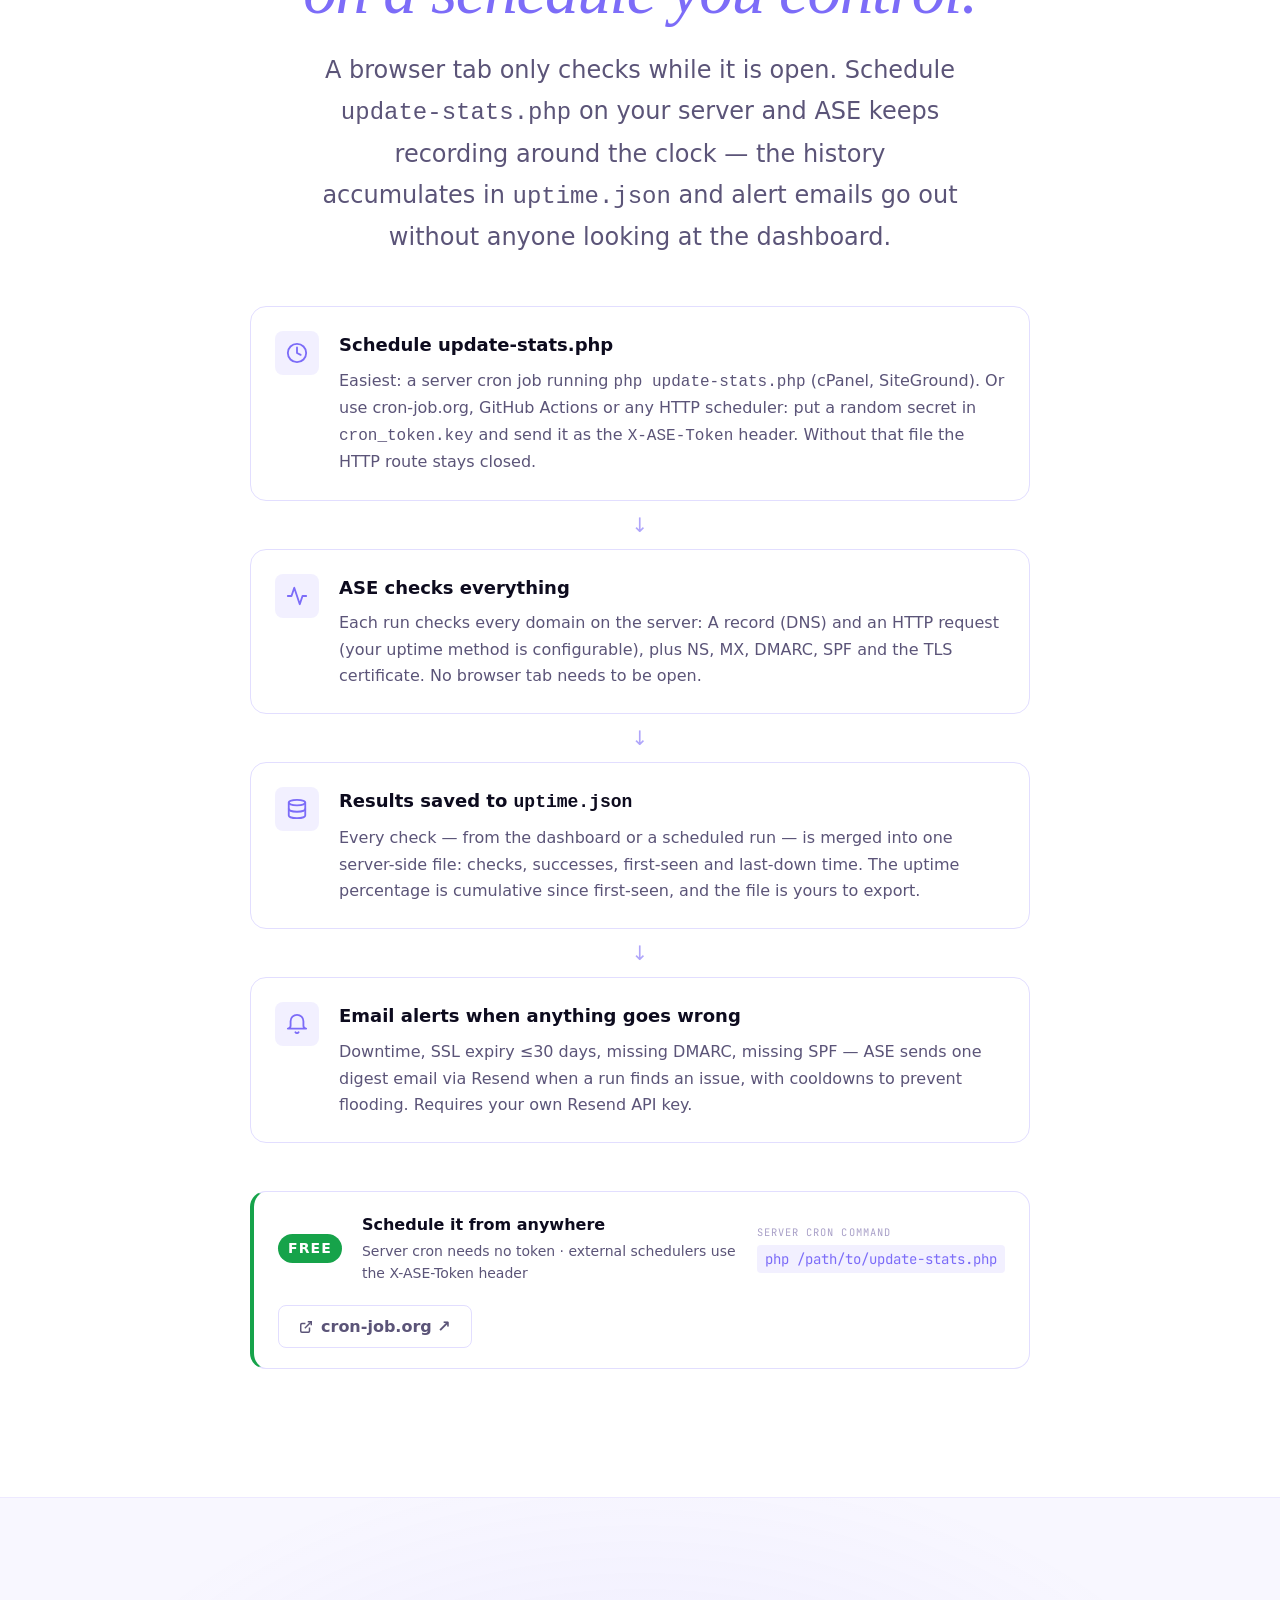
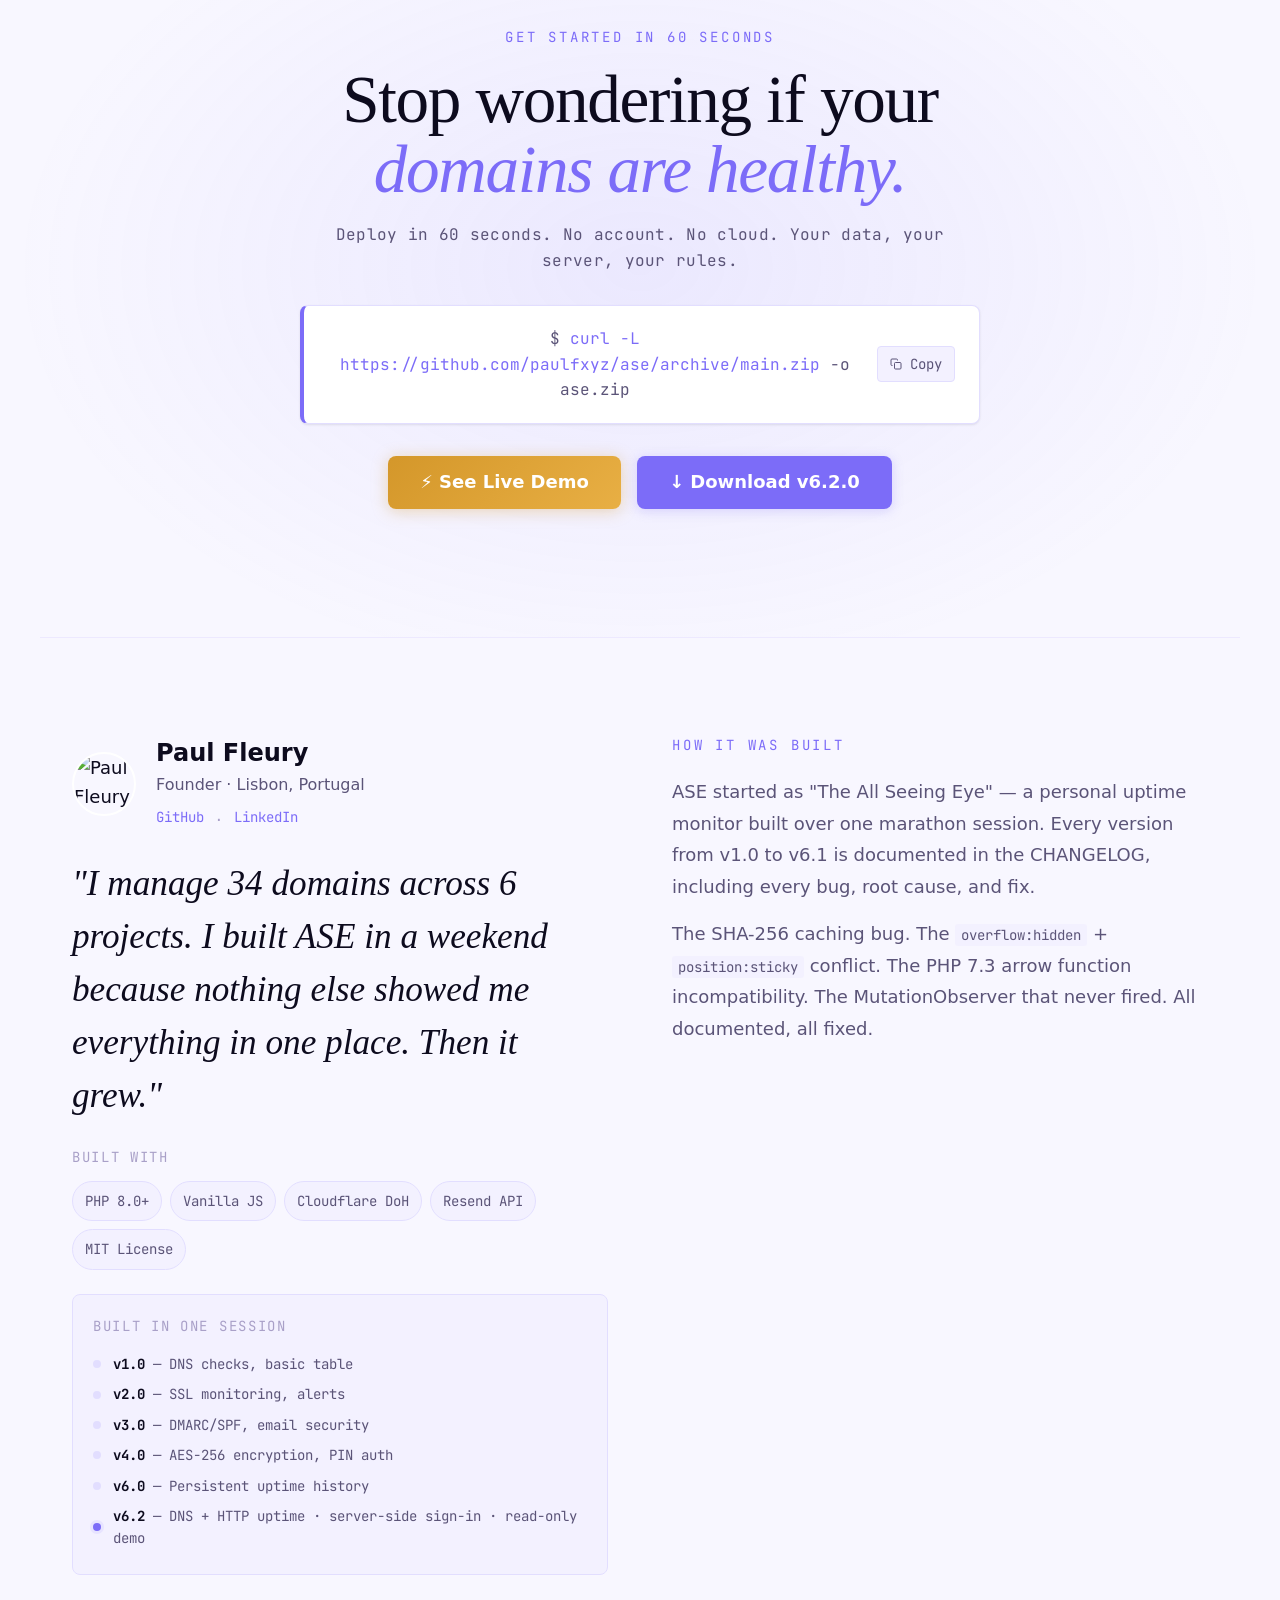
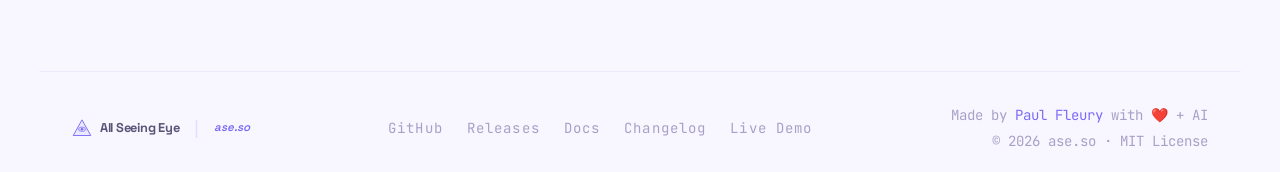
==== commit b26a0d40: "v6.2.0: configurable uptime method (DNS, HTTP or both) - New http-check.php server-side HTTP probe (" ====
--- a/landing.html
+++ b/landing.html
@@ -2151,7 +2151,7 @@
     <div class="hero-eyebrow">
       <span class="eyebrow-dot"></span>
       <span data-i18n="hero_eyebrow">Introducing ASE · Domain Guardian</span>
-      <span class="eyebrow-badge" data-i18n="hero_badge">v6.1</span>
+      <span class="eyebrow-badge" data-i18n="hero_badge">v6.2</span>
     </div>
 
     <!-- Title -->
@@ -2307,7 +2307,7 @@
           <svg width="22" height="22" viewBox="0 0 24 24" fill="none" stroke="currentColor" stroke-width="2"><circle cx="12" cy="12" r="10"/><polyline points="12 6 12 12 16 14"/></svg>
         </div>
         <div class="feature-title" data-i18n="feat_1_title">Live uptime monitoring</div>
-        <div class="feature-body" data-i18n="feat_1_body">A-record checks via Cloudflare DoH. 5 parallel queries per domain. Batch-of-5 scanning to avoid DoH flood detection. Latency to the millisecond. Uptime history persisted server-side.</div>
+        <div class="feature-body" data-i18n="feat_1_body">Two independent checks per domain: a DNS (A record) lookup via Cloudflare DoH and an HTTP request from your server. A domain is online only when both confirm, or pick DNS only or HTTP only in Settings.</div>
       </div>
 
       <div class="feature-card reveal reveal-delay-2">
@@ -2678,7 +2678,7 @@
         </div>
         <div class="auto-step-content">
           <div class="auto-step-title">ASE checks everything</div>
-          <div class="auto-step-desc">Each run checks every domain on the server: A record (DNS reachability, not an HTTP probe), NS, MX, DMARC, SPF and the TLS certificate. No browser tab needs to be open.</div>
+          <div class="auto-step-desc">Each run checks every domain on the server: A record (DNS) and an HTTP request (your uptime method is configurable), plus NS, MX, DMARC, SPF and the TLS certificate. No browser tab needs to be open.</div>
         </div>
       </div>
 
@@ -2755,7 +2755,7 @@
         <span data-i18n="cta_btn_demo">⚡ See Live Demo</span>
       </a>
       <a href="https://github.com/paulfxyz/ase/releases/latest" class="btn btn-primary btn-lg" target="_blank" rel="noopener">
-        <span data-i18n="cta_btn_dl">↓ Download v6.1.1</span>
+        <span data-i18n="cta_btn_dl">↓ Download v6.2.0</span>
       </a>
     </div>
   </div>
@@ -2814,7 +2814,7 @@
       </div>
       <div class="version-row">
         <div class="version-dot active"></div>
-        <div class="version-label"><strong>v6.1</strong> — Server-side sign-in · read-only demo · audited claims</div>
+        <div class="version-label"><strong>v6.2</strong> — DNS + HTTP uptime · server-side sign-in · read-only demo</div>
       </div>
     </div>
   </div>
@@ -3019,7 +3019,7 @@
 
 
 <!-- Language Picker + i18n Engine -->
-<script src="i18n.js"></script>
+<script src="i18n.js?v=6.2.0"></script>
 <script>
 /* ═══════════════════════════════════════════════════════════
    ASE I18N ENGINE
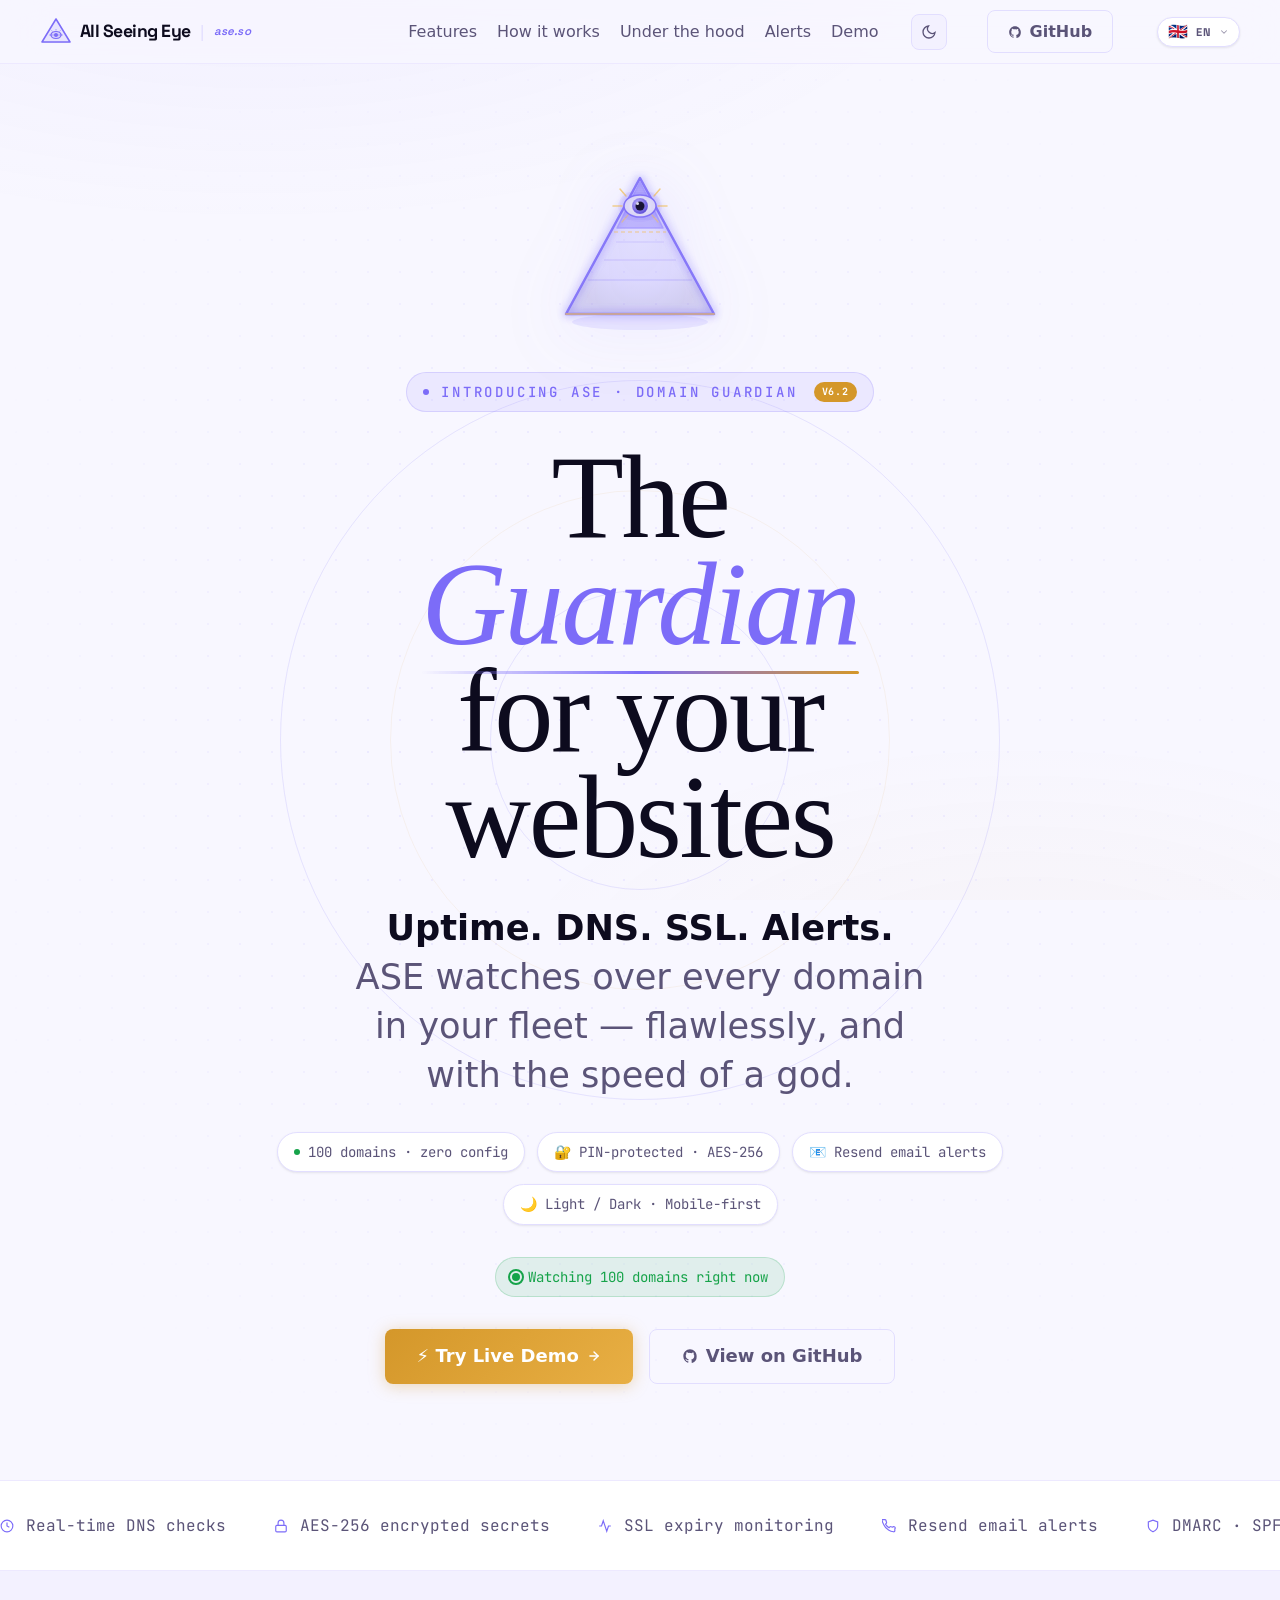
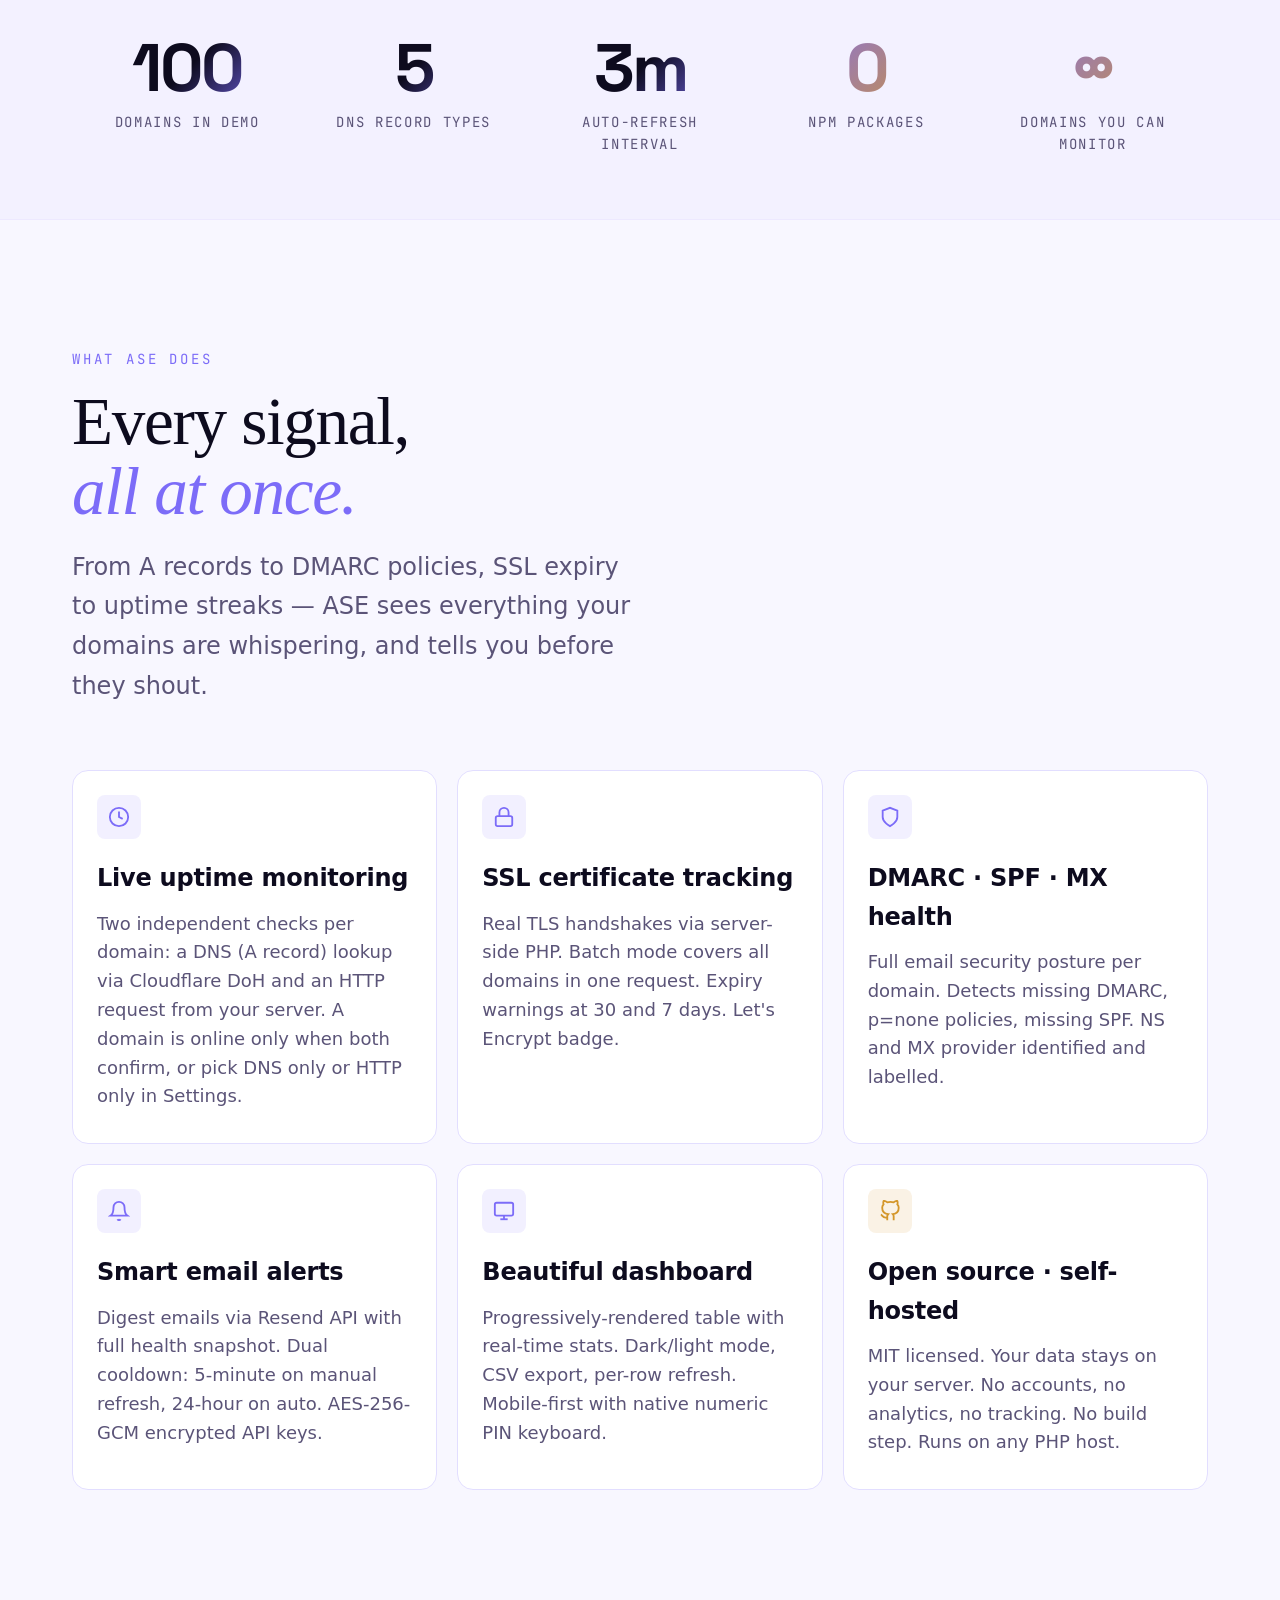
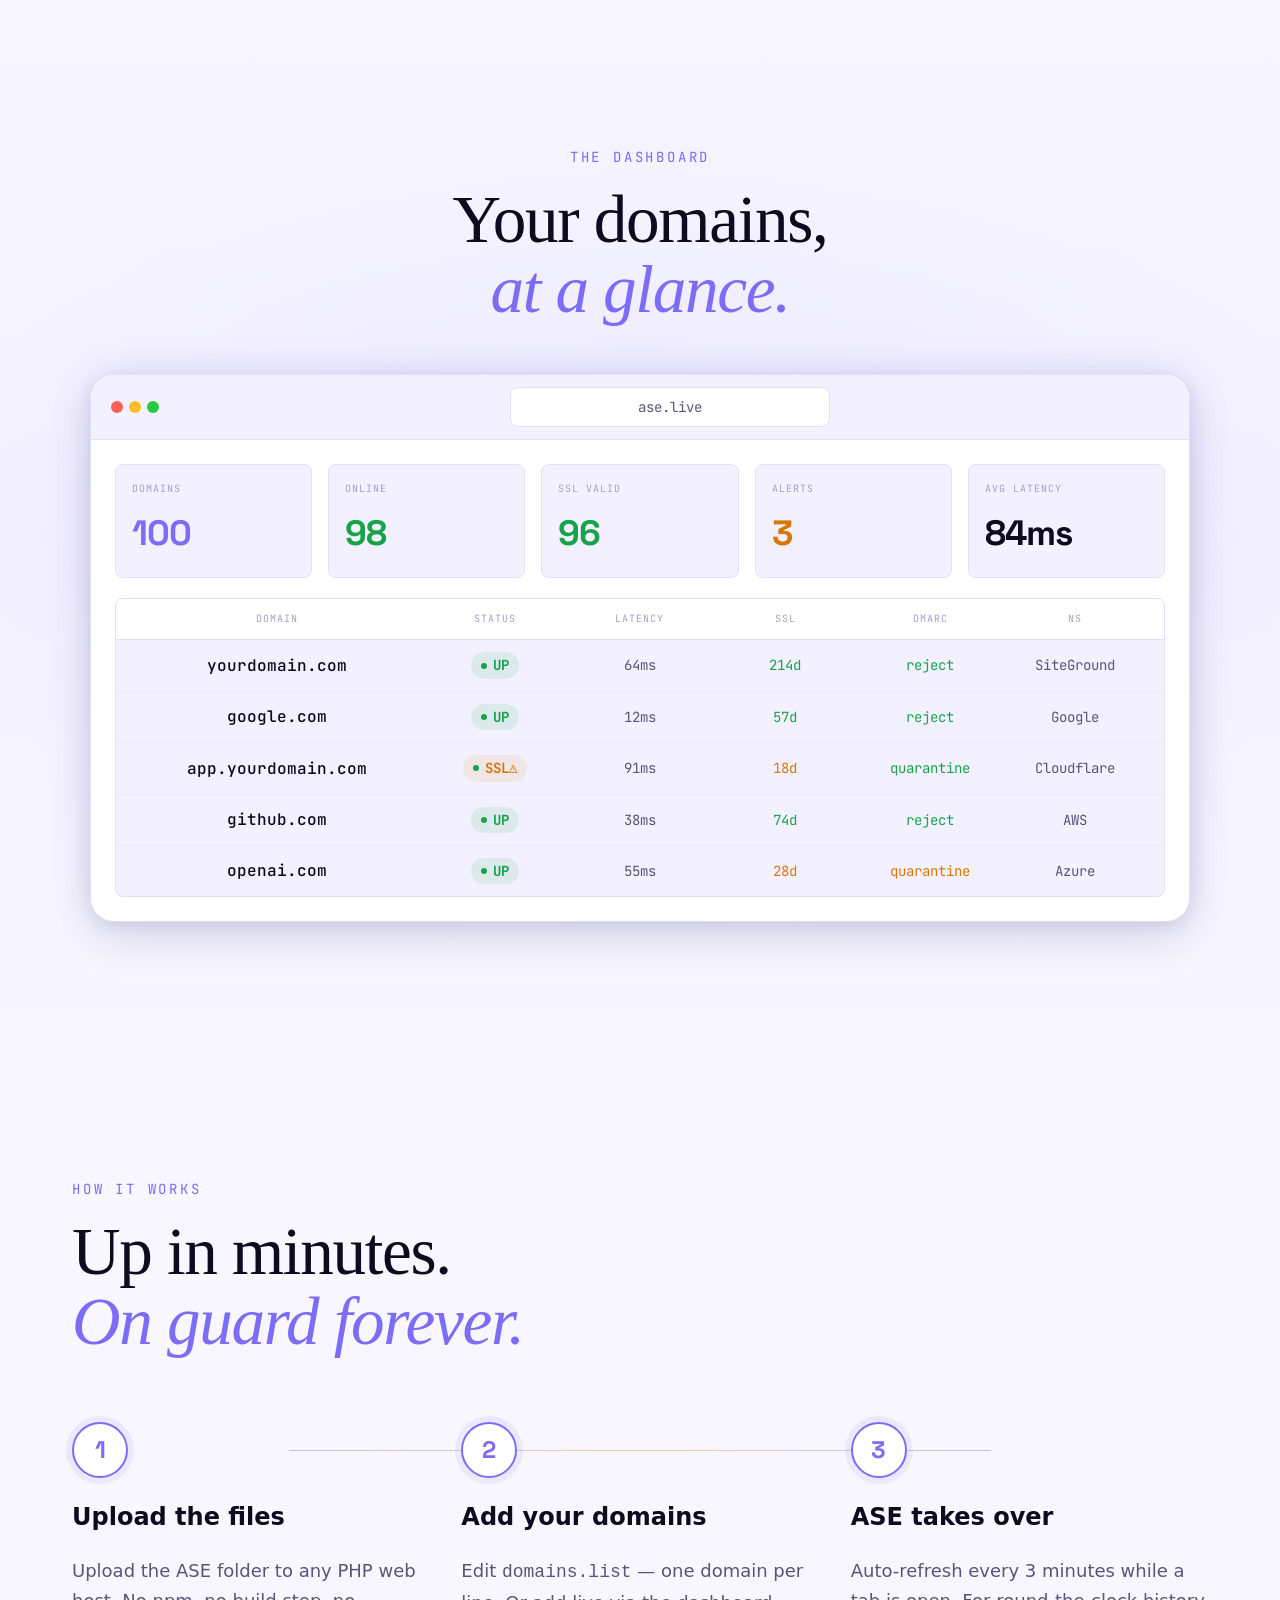
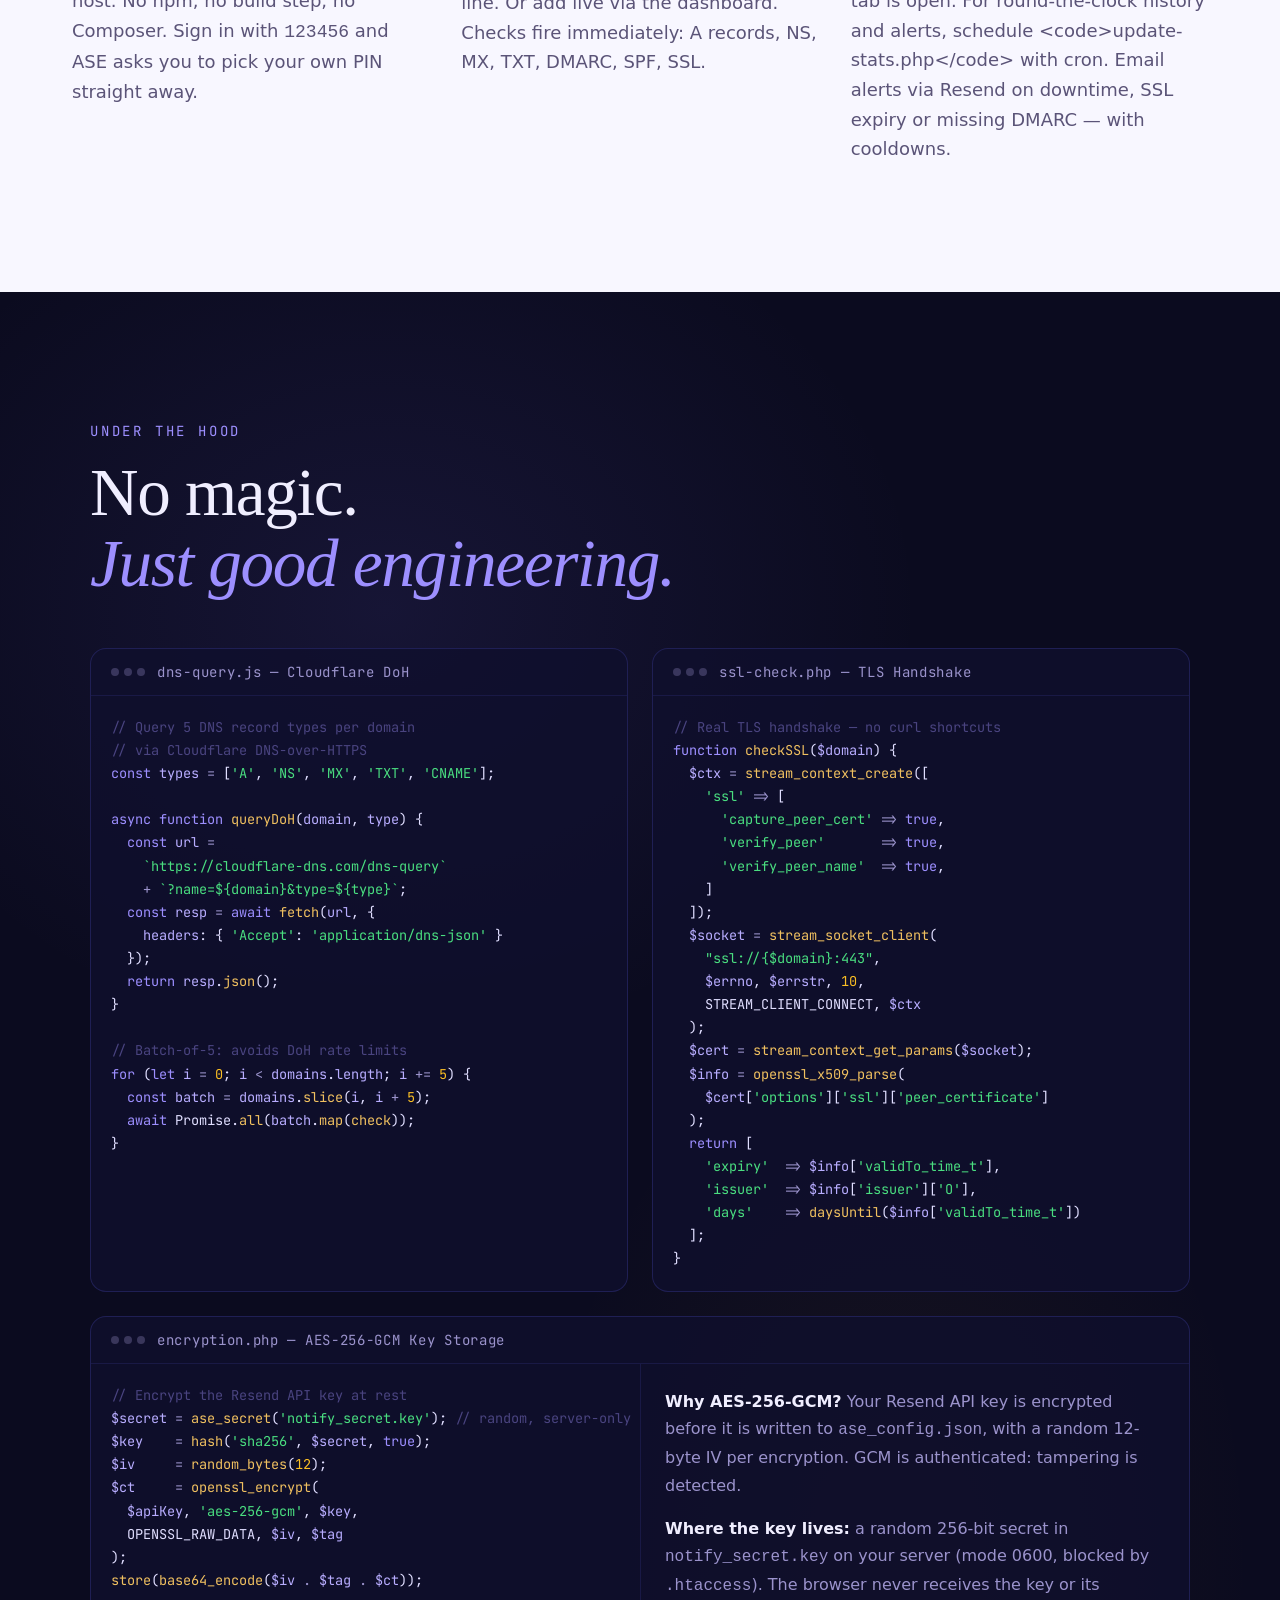
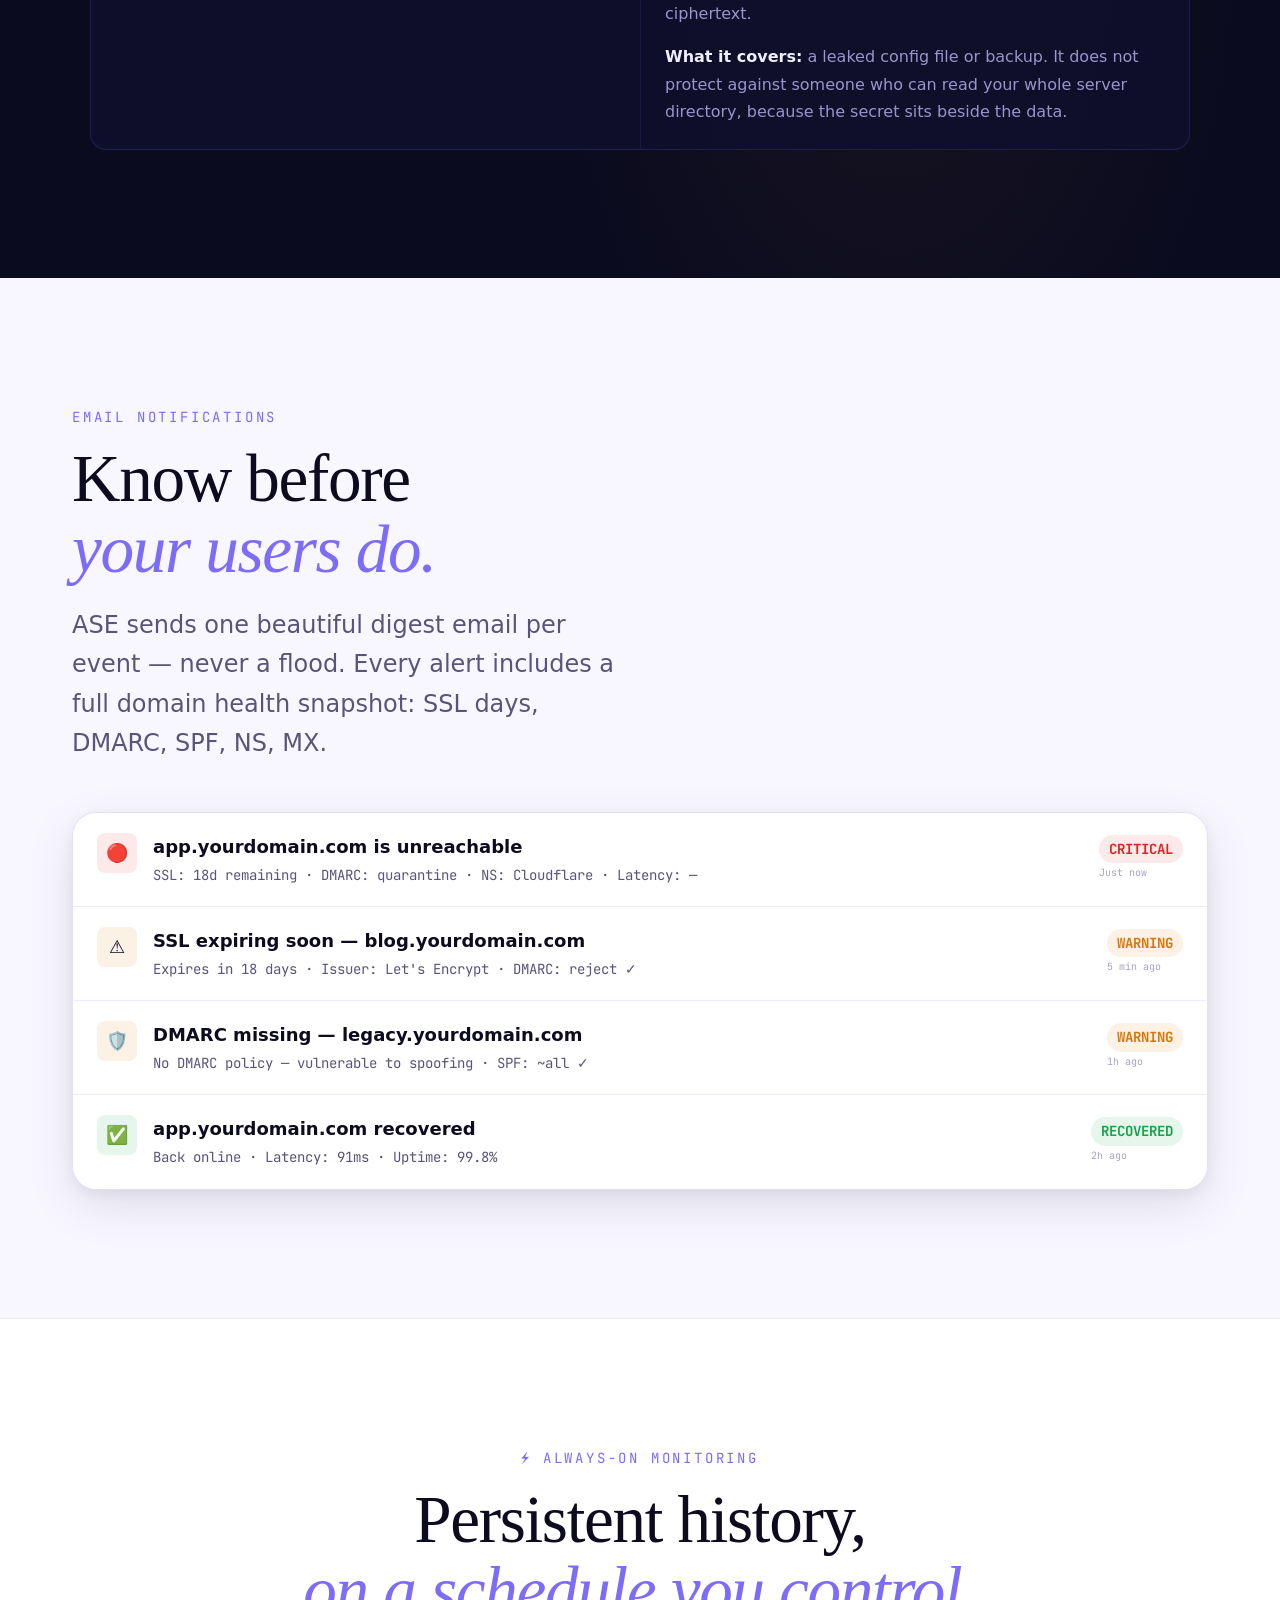
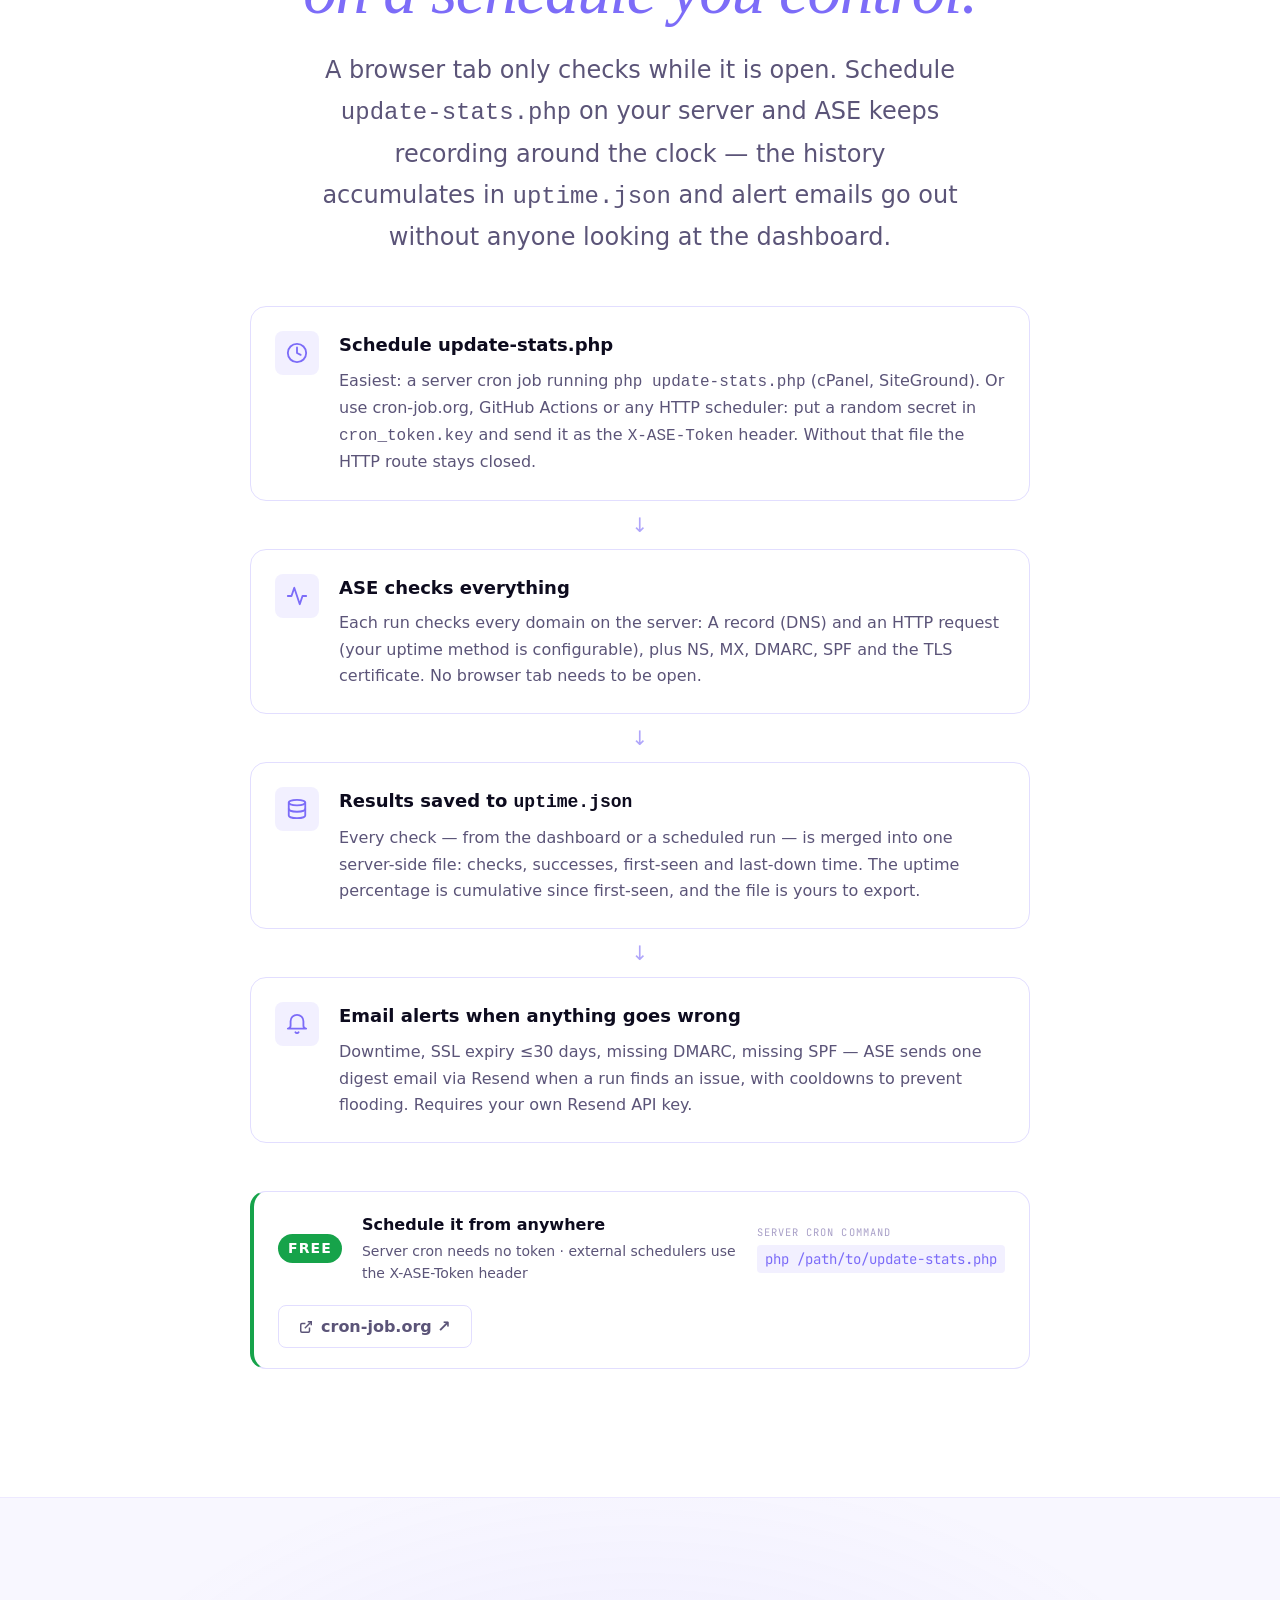
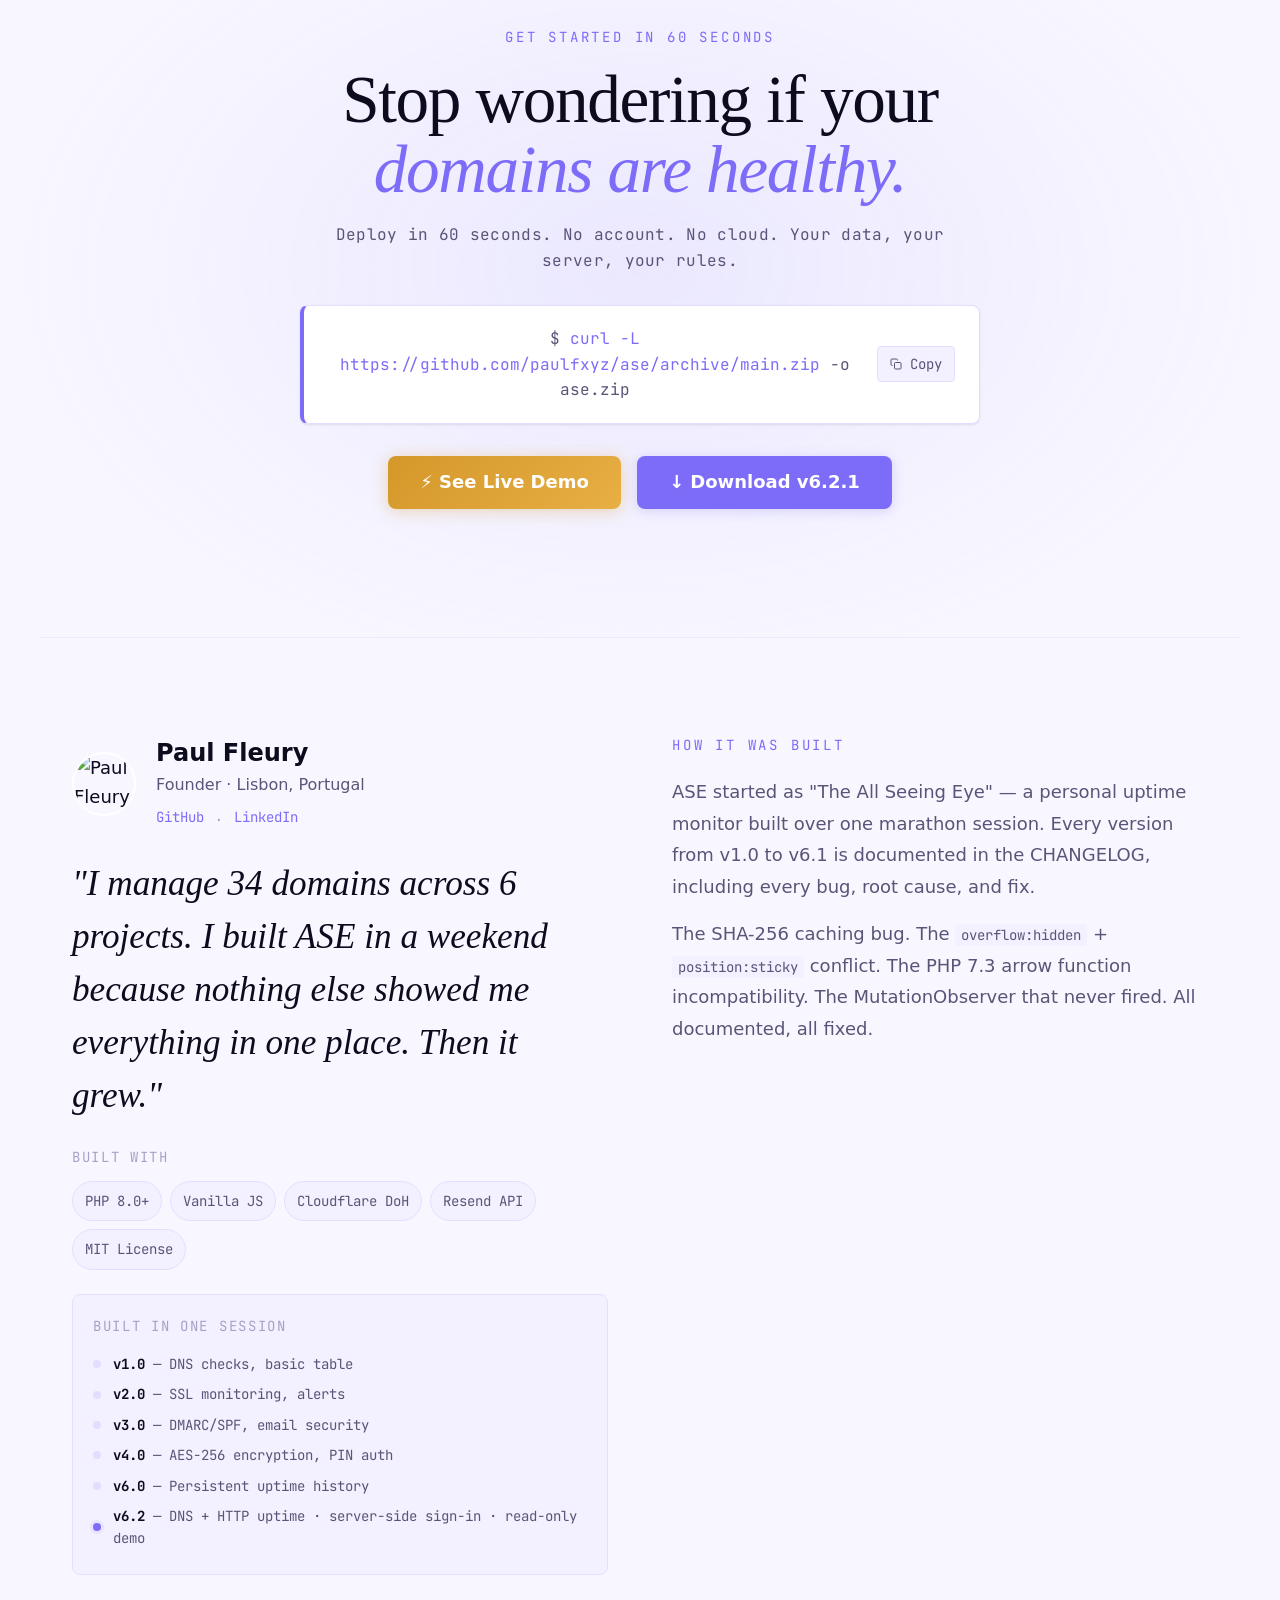
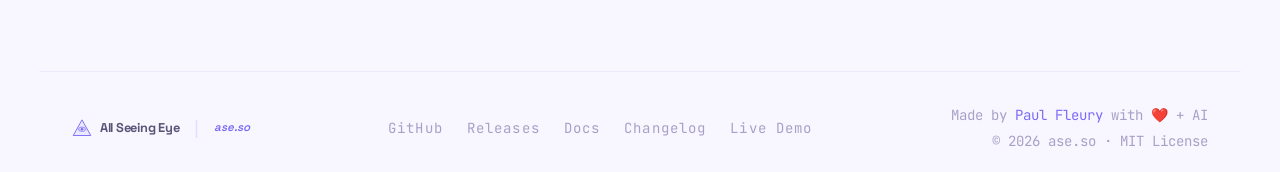
==== commit b7e5290c: "v6.2.1: latency follows the uptime method - DNS only shows DNS lookup time; HTTP only and Both show " ====
--- a/landing.html
+++ b/landing.html
@@ -2755,7 +2755,7 @@
         <span data-i18n="cta_btn_demo">⚡ See Live Demo</span>
       </a>
       <a href="https://github.com/paulfxyz/ase/releases/latest" class="btn btn-primary btn-lg" target="_blank" rel="noopener">
-        <span data-i18n="cta_btn_dl">↓ Download v6.2.0</span>
+        <span data-i18n="cta_btn_dl">↓ Download v6.2.1</span>
       </a>
     </div>
   </div>
@@ -3019,7 +3019,7 @@
 
 
 <!-- Language Picker + i18n Engine -->
-<script src="i18n.js?v=6.2.0"></script>
+<script src="i18n.js?v=6.2.1"></script>
 <script>
 /* ═══════════════════════════════════════════════════════════
    ASE I18N ENGINE
